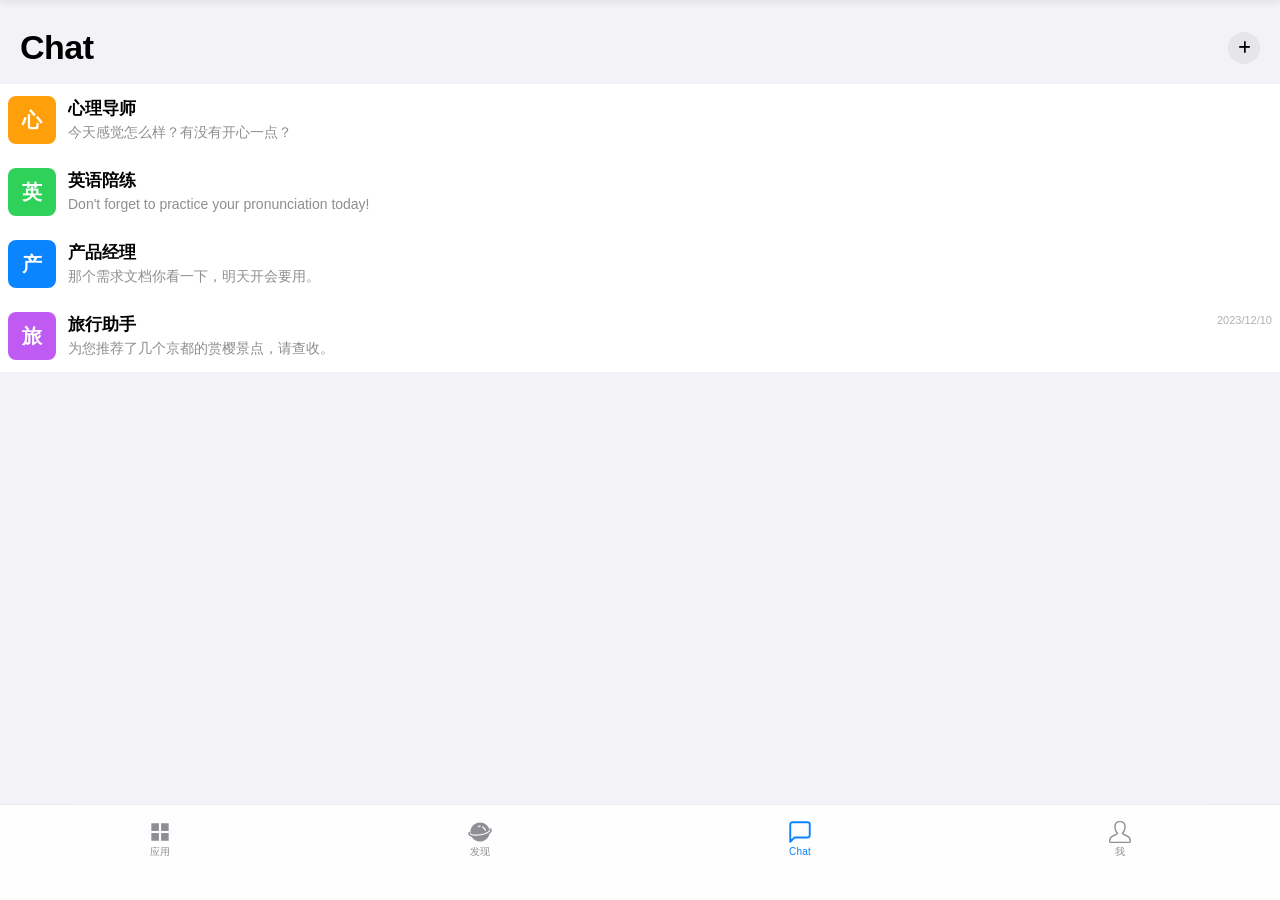
==== index.html @ 6bc9f740 "Refactor month data calculation and UI updates" ====
<!DOCTYPE html>
<html lang="zh-CN">
<head>
    <meta charset="UTF-8">
    <meta name="viewport" content="width=device-width, initial-scale=1.0, maximum-scale=1.0, user-scalable=no">
    
    <title>Linkgo</title>
    <link rel="manifest" href="https://lingshing.github.io/Linkgostart/manifest.json">
    <meta name="apple-mobile-web-app-capable" content="yes">
    <meta name="apple-mobile-web-app-status-bar-style" content="default">
    <meta name="apple-mobile-web-app-title" content="Linkgo">
    <link rel="apple-touch-icon" href="https://raw.githubusercontent.com/Lingshing/Linkgostart/refs/heads/main/linkgo-icon.jpg">
    <link rel="stylesheet" href="https://cdnjs.cloudflare.com/ajax/libs/font-awesome/6.4.2/css/all.min.css">
    
    <style>
        /* --- 全局重置 --- */
        * { box-sizing: border-box; -webkit-tap-highlight-color: transparent; }

        :root {
            --bg-color: #f2f2f7;
            --card-bg: #ffffff;
            --text-main: #000000;
            --text-sub: #8e8e93;
            --accent: #0A84FF;
            --accent-light: rgba(10, 132, 255, 0.12);
            --border: rgba(0,0,0,0.08);
            --nav-bg: rgba(255,255,255,0.85);
            --nav-blur-bg: rgba(255,255,255,0.92);
            --tab-bar-bg: rgba(255,255,255,0.92);
            --input-bg: #ffffff;
            --hover-bg: #f2f2f7;
            --icon-color: #000000;
            --divider: rgba(0,0,0,0.1);
            --safe-bottom: env(safe-area-inset-bottom);
        }

        body {
            margin: 0; padding: 0;
            background-color: var(--bg-color);
            font-family: -apple-system, BlinkMacSystemFont, "SF Pro Display", "SF Pro Text", "Helvetica Neue", sans-serif;
            color: var(--text-main);
            height: 100vh; overflow: hidden;
        }

        /* --- 底部导航栏 --- */
        .bottom-tab-bar {
            position: fixed; bottom: 0; width: 100%; 
            height: 96px;
            background: var(--tab-bar-bg);
            backdrop-filter: blur(30px);
            -webkit-backdrop-filter: blur(30px);
            border-top: 0.5px solid var(--border);
            display: flex; justify-content: space-around;
            padding-bottom: calc(30px + var(--safe-bottom)); 
            align-items: center; 
            z-index: 100;
        }
        .tab-btn {
            border: none; background: none;
            display: flex; flex-direction: column; align-items: center; justify-content: center;
            cursor: pointer; width: 60px; color: var(--text-sub);
            transition: color 0.3s ease;
        }
        
        .tab-icon-svg { width: 26px; height: 26px; margin-bottom: 2px; fill: currentColor; transition: fill 0.3s ease; }
        .tab-icon-stroke { width: 26px; height: 26px; margin-bottom: 2px; fill: none; stroke: currentColor; stroke-width: 1.8; stroke-linecap: round; stroke-linejoin: round; transition: stroke 0.3s ease; }
        .icon-me-fix { transform: scale(0.85); }

        .tab-btn span { font-size: 10px; font-weight: 500; letter-spacing: 0.2px; line-height: 1; }
        .tab-btn.active { color: var(--accent); }

        /* --- 基础页面 --- */
        .tab-page { opacity: 0; display: none; height: 100%; overflow-y: auto; padding-bottom: 110px; animation: pureFadeIn 0.3s forwards; }
        @keyframes pureFadeIn { from { opacity: 0; } to { opacity: 1; } }
        .tab-page.active { display: block; }

        /* --- 子页面/全屏层 (核心动画逻辑) --- */
        .sub-page-scene {
            position: fixed; top: 0; left: 0; width: 100%; height: 100%;
            background: var(--bg-color); z-index: 2000;
            display: flex; flex-direction: column;
            /* 默认移到屏幕右侧 */
            transform: translateX(100%); 
            /* 默认不响应点击，避免遮挡 */
            pointer-events: none; 
            transition: transform 0.4s cubic-bezier(0.25, 1, 0.5, 1);
            will-change: transform;
        }
        /* 显示状态 */
        .sub-page-scene.show { 
            transform: translateX(0); 
            pointer-events: auto; /* 允许点击 */
        }
        /* 手指滑动时禁用过渡，保证跟手 */
        .sub-page-scene.swiping { transition: none; }

        /* --- UI 组件 --- */
        .large-header { padding: 20px 20px 10px; background: transparent; display: flex; justify-content: space-between; align-items: flex-end; height: 44px; box-sizing: content-box; }
        .large-title { font-size: 34px; font-weight: 800; letter-spacing: -0.5px; color: var(--text-main); margin: 0; line-height: 1; }

        .status-badge-hero { display: inline-flex; align-items: center; justify-content: center; height: 40px; padding: 0 20px; background: var(--accent-light); border-radius: 100px; color: var(--accent); font-size: 17px; font-weight: 700; letter-spacing: -0.3px; }
        .status-dot-hero { width: 10px; height: 10px; background: var(--accent); border-radius: 50%; margin-right: 10px; box-shadow: 0 0 0 rgba(10, 132, 255, 0.4); animation: pulse 2s infinite; }
        @keyframes pulse { 0% { box-shadow: 0 0 0 0 rgba(10, 132, 255, 0.4); } 70% { box-shadow: 0 0 0 8px rgba(10, 132, 255, 0); } 100% { box-shadow: 0 0 0 0 rgba(10, 132, 255, 0); } }

        /* 🎯 修复 1：改为全局绝对顶层定位，随着下拉从屏幕外侧滑入 */
        .pull-refresh-indicator {
            position: fixed; 
            top: 0; 
            left: 50%;
            width: 40px;
            height: 40px;
            display: flex;
            align-items: center;
            justify-content: center;
            opacity: 0;
            z-index: 90; /* 绝对置于最顶层，不会被任何内容遮挡 */
            pointer-events: none;
            transform: translate(-50%, -40px); /* 初始隐藏在屏幕上方外侧 */
            will-change: transform, opacity;
        }
        
        .pull-refresh-indicator.show {
            opacity: 1;
        }
        
        .pull-refresh-spinner {
            width: 28px;
            height: 28px;
            /* 使用 8根粗线、线条更短的 SVG 作为背景 */
            background-image: url("data:image/svg+xml;charset=utf-8,%3Csvg viewBox='0 0 120 120' xmlns='http://www.w3.org/2000/svg'%3E%3Cg transform='translate(60, 60)'%3E%3Cg stroke='%238e8e93' stroke-width='14' stroke-linecap='round'%3E%3Cline y1='-32' y2='-50' opacity='1'/%3E%3Cline y1='-32' y2='-50' transform='rotate(45)' opacity='0.875'/%3E%3Cline y1='-32' y2='-50' transform='rotate(90)' opacity='0.75'/%3E%3Cline y1='-32' y2='-50' transform='rotate(135)' opacity='0.625'/%3E%3Cline y1='-32' y2='-50' transform='rotate(180)' opacity='0.5'/%3E%3Cline y1='-32' y2='-50' transform='rotate(225)' opacity='0.375'/%3E%3Cline y1='-32' y2='-50' transform='rotate(270)' opacity='0.25'/%3E%3Cline y1='-32' y2='-50' transform='rotate(315)' opacity='0.125'/%3E%3C/g%3E%3C/g%3E%3C/svg%3E");
            background-size: cover;
            /* 配合 8 根线，必须使用 steps(8) 达到完美的单格跳动质感，速度稍微调快一点到 0.8s */
            animation: ios-spin 0.8s steps(8, end) infinite;
        }
        
        @keyframes ios-spin {
            to { transform: rotate(360deg); }
        }
        
        /* 发现页胶囊 (226px + 8px padding) */
        .seg-control-container { background: rgba(118, 118, 128, 0.08); padding: 4px 8px; border-radius: 100px; display: flex; position: relative; height: 40px; width: 226px; margin: 0 auto; box-sizing: border-box; }
        .seg-glider { position: absolute; top: 4px; bottom: 4px; left: 8px; width: calc((100% - 16px) / 3); background: #fff; border-radius: 100px; border: 0.5px solid rgba(0,0,0,0.04); transition: transform 0.3s cubic-bezier(0.25, 1, 0.5, 1); z-index: 1; }
        .seg-item { flex: 1; width: 0; display: flex; align-items: center; justify-content: center; font-size: 13px; font-weight: 500; color: #666; z-index: 2; position: relative; cursor: pointer; transition: color 0.2s; }
        .seg-item.active { font-weight: 600; color: #000; } 

        .explore-content-wrapper { position: relative; width: 100%; height: calc(100% - 60px); margin-top: 20px; }
        .explore-section { position: absolute; top: 0; left: 0; width: 100%; height: 100%; display: flex; flex-direction: column; justify-content: center; align-items: center; padding-bottom: 100px; box-sizing: border-box; opacity: 0; pointer-events: none; transition: opacity 0.3s ease; }
        .explore-section.active { opacity: 1; pointer-events: auto; }

        .nav-header { position: sticky; top: 0; z-index: 50; background: var(--nav-bg); backdrop-filter: blur(20px); height: 44px; display: flex; align-items: center; justify-content: space-between; padding: 0 16px; border-bottom: 0.5px solid var(--border); }
        .clean-nav { background: transparent !important; backdrop-filter: none !important; border-bottom: none !important; }
        .nav-title { font-size: 17px; font-weight: 600; color: var(--text-main); }
        .ios-list { background: var(--card-bg); margin: 20px; border-radius: 12px; overflow: hidden; }
        .ios-item { padding: 18px; display: flex; justify-content: space-between; align-items: center; border-bottom: 0.5px solid var(--border); transition: background 0.2s; cursor: pointer; }
        .ios-item:active { background: var(--hover-bg); }
        .ios-item:last-child { border-bottom: none; }
        .ios-label { font-size: 16px; color: var(--text-main); }
        .clean-input { text-align: right; border: none; outline: none; font-size: 16px; color: var(--accent); width: 100%; background: transparent; }
        .clickable:active { opacity: 0.6; }
        .app-grid { display: grid; grid-template-columns: repeat(4, 1fr); gap: 20px; padding: 20px; }
        .app-icon-box { width: 56px; height: 56px; margin: 0 auto 10px; border-radius: 16px; display: flex; align-items: center; justify-content: center; font-size: 24px; color: white; box-shadow: 0 4px 12px rgba(0,0,0,0.08); }
        .app-label { text-align: center; font-size: 12px; font-weight: 500; }

        /* --- 聊天列表容器 --- */
        #chat-list-container {
            padding-top: 10px;
            padding-bottom: 120px; /* 给底部导航栏留出足够空间 */
        }

        /* 聊天项滑动容器 */
        .chat-item-wrapper {
            position: relative;
            overflow: hidden;
            background: var(--hover-bg);
            margin-bottom: 0;
        }

        /* 聊天项操作按钮层(背景层) */
        .chat-item-actions {
            position: absolute;
            right: 0;
            top: 0;
            height: 100%;
            display: flex;
            align-items: center;
        }

        .chat-action-btn {
            width: 70px;
            height: 100%;
            display: flex;
            align-items: center;
            justify-content: center;
            color: #fff;
            font-size: 14px;
            font-weight: 600;
            cursor: pointer;
            transition: opacity 0.2s;
        }
        .chat-action-btn:active { opacity: 0.7; }
        .chat-action-edit { background: #5E6367; }
        .chat-action-delete { background: #E85D4A; }

        /* 聊天项卡片（可滑动层） */
        .chat-item {
            display: flex;
            align-items: center;
            background: var(--card-bg);
            padding: 12px 8px;
            position: relative;
            transition: transform 0.35s cubic-bezier(0.25, 1.2, 0.5, 1), background-color 0.2s;
            cursor: pointer;
            touch-action: pan-y;
        }

        .chat-item.swiping {
            transition: none;
        }

        /* 按下效果 */
        .chat-item:active {
            background-color: var(--hover-bg);
        }

        /* 底部分割线 (仿iOS/微信：左侧留白，右侧通栏) */
        .chat-item::after {
            content: '';
            position: absolute;
            bottom: 0;
            left: 76px; /* 头像宽(48) + 间距(12) + 左padding(16) */
            right: 0;
            height: 0.5px;
            background-color: var(--divider);
        }
        /* 最后一项去掉分割线 */
        .chat-item-wrapper:last-child .chat-item::after {
            display: none;
        }

        /* 头像 */
        .chat-item-avatar {
            width: 48px;
            height: 48px;
            border-radius: 8px;
            background: #999; /* 灰底 */
            flex-shrink: 0;
            margin-right: 12px;
            display: flex;
            align-items: center;
            justify-content: center;
            font-size: 20px;
            color: #fff; /* 白字 */
            font-weight: 600;
            overflow: hidden;
        }
        .chat-item-avatar img {
            width: 100%;
            height: 100%;
            object-fit: cover;
        }

        /* 中间内容区 */
        .chat-item-content {
            flex: 1;
            overflow: hidden; /* 防止文字溢出 */
            display: flex;
            flex-direction: column;
            justify-content: center;
            min-height: 48px;
        }

        /* 昵称 */
        .chat-item-name {
            font-size: 17px;
            font-weight: 600;
            color: var(--text-main);
            margin-bottom: 4px;
            line-height: 1.2;
        }

        /* 消息预览 */
        .chat-item-preview {
            font-size: 14px;
            color: var(--text-sub);
            white-space: nowrap;
            overflow: hidden;
            text-overflow: ellipsis; /* 超出显示省略号 */
            line-height: 1.2;
        }

        /* 右侧信息区 (时间和红点) */
        .chat-item-meta {
            margin-left: 10px;
            display: flex;
            flex-direction: column;
            align-items: flex-end;
            justify-content: flex-start;
            height: 48px;
            padding-top: 2px;
        }

        /* 时间 */
        .chat-item-time {
            font-size: 11px;
            color: #b0b0b5;
            font-weight: 500;
        }

        /* --- 模态弹窗样式 --- */
        .modal-overlay {
            position: fixed;
            top: 0;
            left: 0;
            width: 100%;
            height: calc(100% - 96px); /* 减去底部导航栏高度 */
            background: transparent;
            backdrop-filter: blur(0px);
            -webkit-backdrop-filter: blur(0px);
            z-index: 3000;
            display: flex;
            align-items: center;
            justify-content: center;
            opacity: 0;
            pointer-events: none;
            transition: opacity 0.3s ease, backdrop-filter 0.3s ease, -webkit-backdrop-filter 0.3s ease;
        }

        .modal-overlay.show {
            opacity: 1;
            pointer-events: auto;
            backdrop-filter: blur(5px);
            -webkit-backdrop-filter: blur(5px);
            background: rgba(255, 255, 255, 0.05);
        }

        .modal-content {
            background: var(--card-bg);
            border-radius: 16px;
            width: 90%;
            max-width: 400px;
            padding: 24px;
            box-shadow: 0 10px 40px rgba(0, 0, 0, 0.3);
            border: 0.5px solid var(--border); /* 新增：利用自带边界颜色勾勒轮廓 */
            transform: scale(0.7);
            transition: transform 0.3s cubic-bezier(0.25, 1, 0.5, 1);
        }

        .modal-overlay.show .modal-content {
            transform: scale(1);
        }

        .modal-header {
            font-size: 20px;
            font-weight: 700;
            color: var(--text-main);
            margin-bottom: 20px;
            text-align: center;
        }

        .modal-form-group {
            margin-bottom: 16px;
        }

        .modal-label {
            display: block;
            font-size: 14px;
            font-weight: 600;
            color: var(--text-main);
            margin-bottom: 8px;
        }

        .modal-input {
            width: 100%;
            padding: 12px;
            border: 1px solid var(--border);
            border-radius: 8px;
            font-size: 15px;
            outline: none;
            background: var(--input-bg);
            color: var(--text-main);
            transition: border-color 0.2s;
            box-sizing: border-box;
        }

        .modal-input:focus {
            border-color: var(--accent);
        }

        .modal-textarea {
            width: 100%;
            padding: 12px;
            border: 1px solid var(--border);
            border-radius: 8px;
            font-size: 15px;
            outline: none;
            resize: vertical;
            min-height: 100px;
            font-family: inherit;
            background: var(--input-bg);
            color: var(--text-main);
            transition: border-color 0.2s;
            box-sizing: border-box;
        }

        .modal-textarea:focus {
            border-color: var(--accent);
        }

        .modal-buttons {
            display: flex;
            gap: 12px;
            margin-top: 24px;
        }

        .modal-btn {
            flex: 1;
            padding: 12px;
            border: none;
            border-radius: 8px;
            font-size: 16px;
            font-weight: 600;
            cursor: pointer;
            transition: opacity 0.2s;
        }

        .modal-btn:active {
            opacity: 0.7;
        }

        .modal-btn-cancel {
            background: var(--hover-bg);
            color: var(--text-main);
        }

        .modal-btn-confirm {
            background: var(--icon-color);
            color: var(--card-bg);
        }

        /* --- API配置界面样式 --- */
        .api-config-section {
            margin: 20px;
        }
        
        .api-section-title {
            font-size: 13px;
            font-weight: 600;
            color: var(--text-sub);
            text-transform: uppercase;
            letter-spacing: 0.5px;
            margin: 20px 20px 8px 20px;
        }
        
        .api-input-group {
            background: var(--card-bg);
            border-radius: 12px;
            overflow: hidden;
        }
        
        .api-input-item {
            display: flex;
            align-items: center;
            padding: 12px 16px;
            border-bottom: 0.5px solid var(--border);
            min-height: 44px;
        }
        
        .api-input-item:last-child {
            border-bottom: none;
        }
        
        .api-input-label {
            font-size: 16px;
            color: var(--text-main);
            width: 90px;
            flex-shrink: 0;
        }
        
        .api-input-field {
            flex: 1;
            border: none;
            outline: none;
            background: transparent;
            font-size: 16px;
            color: var(--accent);
            text-align: right;
            cursor: pointer;
        }
        
        .api-input-field::placeholder {
            color: var(--text-sub);
        }
        
        .api-input-field:read-only {
            cursor: pointer;
        }

        /* --- 配置管理弹窗样式 --- */
        .config-modal-overlay {
            position: fixed;
            top: 0;
            left: 0;
            width: 100%;
            height: 100%;
            background: transparent;
            backdrop-filter: blur(0px);
            -webkit-backdrop-filter: blur(0px);
            z-index: 4000;
            display: flex;
            align-items: center;
            justify-content: center;
            opacity: 0;
            pointer-events: none;
            transition: opacity 0.3s ease, backdrop-filter 0.3s ease;
        }
        
        .config-modal-overlay.show {
            opacity: 1;
            pointer-events: auto;
            backdrop-filter: blur(3px);
            -webkit-backdrop-filter: blur(3px);
            background: rgba(0, 0, 0, 0.3);
        }
        
        .config-modal-content {
            background: var(--card-bg); /* 修改：从纯黑(bg)改为深色卡片(card)，产生色阶差 */
            border-radius: 16px;
            width: 85%;
            max-width: 360px;
            max-height: 75vh;
            box-shadow: 0 10px 40px rgba(0, 0, 0, 0.5);
            border: 0.5px solid var(--border); /* 新增：边界线 */
            transform: scale(0.8);
            opacity: 0;
            transition: transform 0.3s cubic-bezier(0.25, 1, 0.5, 1), opacity 0.3s ease;
            display: flex;
            flex-direction: column;
        }
        
        .config-modal-overlay.show .config-modal-content {
            transform: scale(1);
            opacity: 1;
        }
        
        .config-modal-header {
            padding: 20px 20px 16px 20px;
            /* 移除底边框，让头部和下方的搜索框自然融合 */
        }
        
        .config-modal-title {
            font-size: 20px;
            font-weight: 700;
            color: var(--text-main);
            text-align: center;
            margin: 0;
        }
        
        .config-modal-body {
            flex: 1;
            overflow-y: auto;
            padding: 0;
        }
        
        .config-list-item {
            padding: 16px 20px;
            border-bottom: 0.5px solid var(--border);
            cursor: pointer;
            transition: background 0.2s;
            display: flex;
            justify-content: space-between;
            align-items: center;
        }
        
        .config-list-item:last-child {
            border-bottom: none;
        }
        
        .config-item-info {
            flex: 1;
        }
        
        .config-item-name {
            font-size: 16px;
            font-weight: 600;
            color: var(--text-main);
            margin-bottom: 4px;
        }
        
        .config-item-model {
            font-size: 13px;
            color: var(--text-sub);
        }
        
        .config-item-check {
            width: 24px;
            height: 24px;
            border-radius: 50%;
            background: var(--accent);
            color: white;
            display: flex;
            align-items: center;
            justify-content: center;
            font-size: 14px;
            margin-left: 12px;
            transform: scale(0);
            animation: checkPop 0.4s cubic-bezier(0.25, 1, 0.5, 1) forwards;
        }
        
        @keyframes checkPop {
            0% { transform: scale(0); }
            50% { transform: scale(1.15); }
            100% { transform: scale(1); }
        }
        
        .config-modal-footer {
            padding: 16px 20px;
            border-top: 0.5px solid var(--border);
        }
        
        /* 配置项滑动容器 */
        .config-item-wrapper {
            position: relative;
            overflow: hidden;
            background: var(--hover-bg);
            margin-bottom: 0;
        }
        
        /* 操作按钮层(背景层) */
        .config-item-actions {
            position: absolute;
            right: 0;
            top: 0;
            height: 100%;
            display: flex;
            align-items: center;
        }
        
        .config-action-btn {
            width: 70px;
            height: 100%;
            display: flex;
            align-items: center;
            justify-content: center;
            color: #fff;
            font-size: 14px;
            font-weight: 600;
            cursor: pointer;
            transition: opacity 0.2s;
        }
        .config-action-btn:active { opacity: 0.7; }
        .config-action-edit { background: #5E6367; }
        .config-action-delete { background: #E85D4A; }
        
        /* 配置项内容层(前景层，可滑动) */
        .config-list-item-swipeable {
            position: relative;
            background: var(--card-bg);
            transition: transform 0.3s cubic-bezier(0.25, 1, 0.5, 1);
            touch-action: pan-y;
        }
        
        .config-list-item-swipeable.swiping {
            transition: none;
        }
        
        .config-new-btn {
            width: 100%;
            padding: 14px;
            background: #333333;
            color: white;
            border: none;
            border-radius: 10px;
            font-size: 16px;
            font-weight: 600;
            cursor: pointer;
            transition: opacity 0.2s;
        }
        
        .config-new-btn:active {
            opacity: 0.7;
        }

        /* --- 新建配置表单样式 --- */
        .config-form-group {
            padding: 16px 20px;
        }
        
        .config-form-label {
            display: block;
            font-size: 14px;
            font-weight: 600;
            color: var(--text-main);
            margin-bottom: 8px;
        }
        
        .config-form-input {
            width: 100%;
            padding: 12px;
            border: none; /* 去除硬线条边框 */
            border-radius: 10px;
            font-size: 15px;
            outline: none;
            background: var(--hover-bg); /* 从割裂的背景色统一为柔和的悬浮底色 */
            color: var(--text-main);
            box-sizing: border-box;
            transition: all 0.2s ease;
        }
        
        .config-form-input:focus {
            box-shadow: 0 0 0 2px var(--accent-light); /* 聚焦时改为柔和的外发光 */
        }
        
        .config-form-buttons {
            display: flex;
            gap: 12px;
            padding: 16px 20px;
        }
        
        .config-form-btn {
            flex: 1;
            padding: 14px;
            border: none;
            border-radius: 10px;
            font-size: 16px;
            font-weight: 600;
            cursor: pointer;
            transition: opacity 0.2s;
        }
        
        .config-form-btn:active {
            opacity: 0.7;
        }
        
        .config-form-btn-cancel {
            background: var(--hover-bg);
            color: var(--text-main);
        }
        
        .config-form-btn-save {
            background: var(--icon-color);
            color: var(--card-bg);
        }
        
        /* --- 聊天界面样式 --- */
        .chat-nav-header {
            position: sticky;
            top: 0;
            z-index: 50;
            background: var(--bg-color);
            height: 50px;
            display: flex;
            align-items: center;
            justify-content: space-between;
            padding: 0 16px;
        }
        
        /* 聊天消息容器 */
        #chat-messages-container {
            flex: 1;
            overflow-y: auto;
            background: var(--bg-color);
            padding: 10px;
            display: flex;
            flex-direction: column;
            gap: 16px;
        }
        
        /* 消息气泡 */
        .chat-message {
            display: flex;
            gap: 6px;
            max-width: 85%;
            align-items: flex-start;
        }
        
        
        .chat-message.user {
            align-self: flex-end;
            flex-direction: row-reverse;
        }
        
        .chat-message.ai {
            align-self: flex-start;
        }
        
        /* 头像 */
        .chat-avatar {
            width: 40px;
            height: 40px;
            border-radius: 5px;
            flex-shrink: 0;
            overflow: hidden;
            background: var(--hover-bg);
            display: flex;
            align-items: center;
            justify-content: center;
        }
        
        /* AI消息头像靠左 */
        .chat-message.ai .chat-avatar {
            margin-right: 2px;
        }
        
        /* 用户消息头像靠右 */
        .chat-message.user .chat-avatar {
            margin-left: 2px;
        }
        
        .chat-avatar img {
            width: 100%;
            height: 100%;
            object-fit: cover;
        }
        
        .chat-avatar i {
            font-size: 20px;
            color: var(--text-sub);
        }
        
        /* 气泡内容 */
        .chat-bubble {
            padding: 8px 12px;
            border-radius: 4px;
            font-size: 17px;
            line-height: 1.4;
            position: relative;
            display: inline-block;
            cursor: text;

            /* --- 修复：强制换行，防止报错撑爆屏幕 --- */
            word-wrap: break-word;
            word-break: break-all;  /* 这一句最关键 */
            white-space: pre-wrap;  /* 保留换行格式 */
            max-width: 100%;        /* 限制最大宽度 */
        }
        
        
        .chat-message.user .chat-bubble {
            /* 使用变量，如果变量未定义则默认显示浅色微信绿 */
            background: var(--user-bubble-bg, #95ec69); 
            color: #000000;
        }
        
        .chat-message.ai .chat-bubble {
            background: var(--card-bg);
            color: var(--text-main);
            box-shadow: 0 1px 2px rgba(0,0,0,0.05);
        }
        
        /* 底部输入栏 */
        #chat-input-bar {
            background: var(--card-bg);
            border-top: 0.5px solid var(--border);
            display: flex;
            flex-direction: column;
            padding-bottom: calc(var(--safe-bottom) + 15px);
        }
        
        /* 主输入栏 */
        #chat-main-bar {
            display: flex;
            align-items: flex-start;
            padding: 8px 16px;
            gap: 10px;
            min-height: 56px;
        }
        
        /* 加号按钮 */
        .chat-plus-btn {
            width: 24px;
            height: 24px;
            display: flex;
            align-items: center;
            justify-content: center;
            cursor: pointer;
            flex-shrink: 0;
            transition: all 0.2s;
            margin-top: 6px;
        }
        
        .chat-plus-btn:active {
            opacity: 0.6;
            transform: scale(0.95);
        }
        
        .chat-plus-btn svg {
            width: 100%;
            height: 100%;
            fill: var(--text-main);
        }
        
        /* 输入框 */
        .chat-input-field {
            flex: 1;
            border: none;
            outline: none;
            background: var(--hover-bg);
            padding: 9px 14px;
            border-radius: 8px;
            font-size: 17px;
            color: var(--text-main);
            caret-color: #07C160;
            resize: none;
            max-height: 100px;
            min-height: 40px;
            line-height: 1.4;
            overflow-y: auto;
        }
        
        .chat-input-field::placeholder {
            color: transparent;
        }
        
        /* 扩展功能面板 */
        #chat-extensions-panel {
            max-height: 0;
            overflow: hidden;
            transition: max-height 0.3s cubic-bezier(0.25, 1, 0.5, 1);
            background: var(--bg-color);
        }
        
        #chat-extensions-panel.show {
            max-height: 300px;
        }
        
        /* 扩展功能网格 */
        .chat-ext-grid {
            display: grid;
            grid-template-columns: repeat(4, 1fr);
            gap: 20px;
            padding: 20px 16px;
        }
        
        /* 扩展功能项 */
        .chat-ext-item {
            display: flex;
            flex-direction: column;
            align-items: center;
            gap: 8px;
            cursor: pointer;
        }
        
        .chat-ext-item:active {
            opacity: 0.6;
        }
        
        /* 扩展功能图标 */
        .chat-ext-icon {
            width: 56px;
            height: 56px;
            border-radius: 12px;
            display: flex;
            align-items: center;
            justify-content: center;
            box-shadow: 0 2px 8px rgba(0,0,0,0.1);
            background: #d1d1d6 !important;
        }
        
        .chat-ext-icon i {
            font-size: 24px;
            color: #8e8e93 !important;
        }
        
        /* 扩展功能标签 */
        .chat-ext-label {
            font-size: 12px;
            color: var(--text-main);
            font-weight: 500;
            text-align: center;
        }
        
        /* --- 参数配置：圆点指示器样式 --- */
        .api-param-indicator {
            width: 24px;
            height: 24px;
            border-radius: 50%;
            border: 2px solid #d1d1d6;
            background: transparent;
            position: relative;
            cursor: pointer;
            transition: all 0.3s cubic-bezier(0.25, 1, 0.5, 1);
            display: flex;
            align-items: center;
            justify-content: center;
        }
        
        .api-param-indicator:active {
            transform: scale(0.9);
        }
        
        .api-param-indicator::after {
            content: '';
            width: 0;
            height: 0;
            border-radius: 50%;
            background: var(--accent);
            transition: all 0.3s cubic-bezier(0.25, 1, 0.5, 1);
        }
        
        .api-param-indicator.active {
            border-color: var(--accent);
        }
        
        .api-param-indicator.active::after {
            width: 12px;
            height: 12px;
        }
        
        /* --- 参数配置：滑块样式 --- */
        .api-slider-track {
            width: 100%;
            height: 4px;
            background: #e5e5ea;
            border-radius: 2px;
            position: relative;
            cursor: pointer;
        }
        
        .api-slider-thumb {
            width: 24px;
            height: 24px;
            background: white;
            border: 2px solid #e5e5ea;
            border-radius: 50%;
            position: absolute;
            top: 50%;
            transform: translate(-50%, -50%);
            cursor: grab;
            box-shadow: 0 2px 6px rgba(0,0,0,0.15);
            transition: box-shadow 0.2s;
        }
        
        .api-slider-thumb:active {
            cursor: grabbing;
            box-shadow: 0 3px 10px rgba(0,0,0,0.25);
        }
        
        /* --- 重新生成功能样式 --- */
        /* 顶部输入状态（微信风格） */
        .typing-status {
            position: fixed;
            top: 0;
            left: 0;
            right: 0;
            background: white;
            color: #8e8e93;
            padding: 12px 20px;
            text-align: center;
            font-size: 13px;
            box-shadow: 0 2px 8px rgba(0,0,0,0.08);
            transform: translateY(-100%);
            transition: transform 0.3s ease;
            z-index: 1000;
        }

        .typing-status.show {
            transform: translateY(0);
        }

        .typing-status .dots {
            display: inline-block;
            margin-left: 2px;
        }

        .typing-status .dots span {
            animation: typingDot 1.4s infinite;
            opacity: 0;
        }

        .typing-status .dots span:nth-child(1) {
            animation-delay: 0s;
        }

        .typing-status .dots span:nth-child(2) {
            animation-delay: 0.2s;
        }

        .typing-status .dots span:nth-child(3) {
            animation-delay: 0.4s;
        }

        @keyframes typingDot {
            0%, 60%, 100% { opacity: 0; }
            30% { opacity: 1; }
        }
        
        /* --- 聊天详情页面样式 --- */
        .chat-detail-panel {
            position: fixed;
            top: 0;
            right: 0;
            width: 100%;
            height: 100vh;
            background: var(--bg-color);
            z-index: 3000;
            display: flex;
            flex-direction: column;
            transform: translateX(100%);
            transition: transform 0.35s cubic-bezier(0.25, 1, 0.5, 1);
            pointer-events: none;
        }

        .chat-detail-panel.show {
            transform: translateX(0);
            pointer-events: auto;
        }

        .detail-header {
            padding: 12px 16px;
            background: var(--bg-color);
            display: flex;
            align-items: center;
            justify-content: center;
            height: 50px;
            flex-shrink: 0;
            position: relative;
        }

        .detail-back-btn {
            position: absolute;
            left: 16px;
            font-size: 20px;
            color: var(--text-main);
            cursor: pointer;
            padding: 4px;
            line-height: 1;
            transition: opacity 0.2s;
            display: flex;
            align-items: center;
            gap: 4px;
        }

        .detail-back-btn:active {
            opacity: 0.6;
        }

        .detail-header-title {
            font-size: 16px;
            font-weight: 600;
            color: var(--text-main);
        }

        .detail-content {
            flex: 1;
            overflow-y: auto;
            padding: 16px;
        }

        .detail-card {
            background: var(--card-bg);
            border-radius: 12px;
            margin-bottom: 12px;
            overflow: hidden;
        }

        .detail-card-item {
            padding: 16px;
            display: flex;
            align-items: center;
            justify-content: space-between;
            border-bottom: 0.5px solid var(--border);
            cursor: pointer;
            transition: background 0.2s;
        }

        .detail-card-item:last-child {
            border-bottom: none;
        }

        .detail-card-item:active {
            background: var(--hover-bg);
        }

        .detail-card-left {
            display: flex;
            align-items: center;
            gap: 12px;
            flex: 1;
        }

        .detail-card-icon {
            width: 36px;
            height: 36px;
            background: var(--text-main);
            border-radius: 8px;
            display: flex;
            align-items: center;
            justify-content: center;
            color: var(--card-bg);
            font-size: 16px;
            flex-shrink: 0;
        }

        .detail-card-info {
            flex: 1;
            min-width: 0;
        }

        .detail-card-title {
            font-size: 15px;
            font-weight: 500;
            color: var(--text-main);
            margin-bottom: 4px;
        }

        .detail-card-desc {
            font-size: 13px;
            color: var(--text-sub);
            overflow: hidden;
            text-overflow: ellipsis;
            white-space: nowrap;
        }

        .detail-card-arrow {
            color: var(--text-sub);
            font-size: 14px;
            margin-left: 8px;
            flex-shrink: 0;
        }

        .clear-memory-section {
            margin-top: 20px;
        }

        .section-title {
            font-size: 13px;
            color: var(--text-sub);
            padding: 0 16px;
            margin-bottom: 8px;
            font-weight: 500;
        }

        .clear-btn-group {
            background: var(--card-bg);
            border-radius: 12px;
            overflow: hidden;
        }

        .clear-btn {
            padding: 16px;
            display: flex;
            align-items: center;
            justify-content: space-between;
            border-bottom: 0.5px solid var(--border);
            cursor: pointer;
            transition: background 0.2s;
        }

        .clear-btn:last-child {
            border-bottom: none;
        }

        .clear-btn:active {
            background: var(--hover-bg);
        }

        .clear-btn-left {
            display: flex;
            align-items: center;
            gap: 12px;
        }

        .clear-btn-icon {
            width: 36px;
            height: 36px;
            background: var(--hover-bg);
            border-radius: 8px;
            display: flex;
            align-items: center;
            justify-content: center;
            font-size: 16px;
            color: var(--text-main);
        }

        .clear-btn-text {
            font-size: 15px;
            color: var(--text-main);
            font-weight: 500;
        }

        .clear-btn-badge {
            background: var(--hover-bg);
            color: var(--text-sub);
            padding: 4px 10px;
            border-radius: 12px;
            font-size: 12px;
            font-weight: 500;
        }

        /* Prompt编辑弹窗 */
        .prompt-modal-overlay {
            position: fixed;
            top: 0;
            left: 0;
            width: 100%;
            height: 100vh;
            background: rgba(0, 0, 0, 0);
            backdrop-filter: blur(0px);
            -webkit-backdrop-filter: blur(0px);
            z-index: 4000;
            display: flex;
            align-items: center;
            justify-content: center;
            padding: 20px;
            opacity: 0;
            pointer-events: none;
            transition: all 0.3s cubic-bezier(0.25, 1, 0.5, 1);
        }

        .prompt-modal-overlay.show {
            opacity: 1;
            pointer-events: auto;
            background: rgba(0, 0, 0, 0.3);
            backdrop-filter: blur(2px);
            -webkit-backdrop-filter: blur(2px);
        }
        
        .prompt-modal {
            width: 100%;
            max-width: 500px;
            height: auto;
            max-height: 70vh;
            background: var(--card-bg);
            border-radius: 16px;
            display: flex;
            flex-direction: column;
            overflow: hidden;
            transform: scale(0.95) translateY(10px);
            opacity: 0;
            transition: transform 0.3s cubic-bezier(0.25, 1, 0.5, 1), opacity 0.3s cubic-bezier(0.25, 1, 0.5, 1);
            box-shadow: 0 20px 60px rgba(0, 0, 0, 0.3);
            border: 0.5px solid var(--border); /* 新增：边界线 */
        }

        .prompt-modal-overlay.show .prompt-modal {
            transform: scale(1) translateY(0);
            opacity: 1;
        }

        .prompt-modal-header {
            padding: 20px 20px 16px 20px;
            background: var(--card-bg);
            display: flex;
            align-items: center;
            justify-content: space-between;
            flex-shrink: 0;
            border-bottom: 0.5px solid var(--border);
        }

        .prompt-modal-title {
            font-size: 18px;
            font-weight: 700;
            color: var(--text-main);
            letter-spacing: -0.3px;
        }

        .prompt-modal-actions {
            display: flex;
            gap: 8px;
        }

        .prompt-copy-btn {
            background: var(--text-main);
            color: var(--card-bg);
            border: none;
            padding: 8px 18px;
            border-radius: 20px;
            font-size: 14px;
            font-weight: 600;
            cursor: pointer;
            transition: all 0.2s cubic-bezier(0.25, 1, 0.5, 1);
            display: flex;
            align-items: center;
            gap: 6px;
            box-shadow: 0 2px 8px rgba(0, 0, 0, 0.15);
        }

        .prompt-copy-btn:hover {
            transform: translateY(-1px);
            box-shadow: 0 4px 12px rgba(0, 0, 0, 0.2);
        }

        .prompt-copy-btn:active {
            transform: translateY(0);
            box-shadow: 0 1px 4px rgba(0, 0, 0, 0.1);
        }

        .prompt-close-btn {
            background: var(--hover-bg);
            color: var(--text-main);
            border: none;
            padding: 8px 18px;
            border-radius: 20px;
            font-size: 14px;
            font-weight: 600;
            cursor: pointer;
            transition: all 0.2s cubic-bezier(0.25, 1, 0.5, 1);
        }

        .prompt-close-btn:hover {
            background: var(--border);
        }

        .prompt-close-btn:active {
            transform: scale(0.95);
        }

        .prompt-modal-content {
            flex: 1;
            overflow-y: auto;
            padding: 20px;
        }

        .prompt-textarea {
            width: 100%;
            min-height: 350px;
            border: 1px solid var(--border);
            outline: none;
            font-size: 15px;
            line-height: 1.7;
            color: var(--text-main);
            font-family: -apple-system, BlinkMacSystemFont, "SF Pro Display", sans-serif;
            resize: vertical;
            background: var(--bg-color);
            padding: 16px;
            border-radius: 12px;
            transition: all 0.2s ease;
        }

        .prompt-textarea::placeholder {
            color: var(--text-sub);
            opacity: 0.6;
        }

        .prompt-textarea:focus {
            border-color: var(--accent);
            background: var(--card-bg);
            box-shadow: 0 0 0 3px var(--accent-light);
        }
        
        /* 重新生成按钮（绿色版，固定距离屏幕右边框20px） */
        .regenerate-btn {
            position: fixed;
            right: 20px;
            top: auto;
            transform: translateY(-50%) scale(0.8);
            width: 28px;
            height: 28px;
            background: #07C160;
            border-radius: 50%;
            display: flex;
            align-items: center;
            justify-content: center;
            color: white;
            font-size: 14px;
            cursor: pointer;
            opacity: 0;
            pointer-events: none;
            transition: all 0.25s ease;
            box-shadow: 0 2px 8px rgba(7, 193, 96, 0.4);
            z-index: 100;
        }

        .regenerate-btn.show {
            opacity: 1;
            pointer-events: auto;
            transform: translateY(-50%) scale(1);
            transition: opacity 0.25s ease, transform 0.25s ease;
        }

        .regenerate-btn:active {
            transform: translateY(-50%) scale(0.85);
            background: #06AD56;
        }

        .regenerate-btn i {
            animation: regenerateFadeIn 0.25s ease;
        }

        @keyframes regenerateFadeIn {
            from {
                opacity: 0;
                transform: scale(0.8);
            }
            to {
                opacity: 1;
                transform: scale(1);
            }
        }
        
        /* --- 记忆卡片样式 --- */
        .memory-card {
            margin-bottom: 12px;
            border-left: 4px solid #8e8e93;
            border-radius: 8px;
            padding: 12px 16px;
            background: var(--card-bg);
            position: relative;
            transition: all 0.2s;
        }
        
        .memory-card:active {
            background: var(--hover-bg);
        }
        
        .memory-card-header {
            display: flex;
            justify-content: space-between;
            align-items: center;
            margin-bottom: 8px;
            font-size: 12px;
            color: var(--text-sub);
        }
        
        .memory-round-badge {
            background: rgba(0,0,0,0.05);
            padding: 2px 8px;
            border-radius: 4px;
            font-family: monospace;
            font-size: 11px;
            margin-right: 6px;
        }
        
        .memory-category-badge {
            padding: 2px 8px;
            border-radius: 4px;
            margin-right: 6px;
            font-weight: 600;
        }
        
        .memory-delete-btn {
            color: #FF3B30;
            font-size: 18px;
            font-weight: bold;
            cursor: pointer;
            padding: 4px 8px;
        }
        
        .memory-content {
            font-size: 15px;
            color: var(--text-main);
            line-height: 1.5;
            margin-bottom: 8px;
            word-wrap: break-word;
        }
        
        .memory-tags {
            font-size: 12px;
        }
        
        .memory-tag {
            color: var(--accent);
            cursor: pointer;
            text-decoration: none;
            margin-right: 6px;
        }
        
        .memory-tag:active {
            opacity: 0.6;
        }
        
        /* 🎯 修复：彻底清理重复的分类标签样式，解决白色幽灵残影 Bug */
        .memory-category-tab {
            padding: 6px 14px;
            border-radius: 16px;
            background: var(--hover-bg);
            color: var(--text-sub);
            font-size: 13px;
            white-space: nowrap;
            /* 🪄 核心魔法：使用透明边框代替无边框，防止浏览器渲染动画残影 */
            border: 1px solid transparent !important; 
            cursor: pointer;
            transition: all 0.25s ease;
            font-weight: 500;
            outline: none !important;
            box-shadow: none !important;
            text-decoration: none !important;
        }

        .memory-category-tab.active {
            color: var(--bg-color) !important;
            background: var(--text-main) !important;
            border-color: var(--text-main) !important;
            font-weight: 600;
        }
        
        .memory-category-tab:active {
            transform: scale(0.95);
        }
        
        .short-memory-round-header {
            display: flex;
            justify-content: space-between;
            align-items: center;
            margin-bottom: 12px;
            /* 移除刺眼的横线，依靠空间留白来做视觉分隔 */
        }
        
        .short-memory-round-title {
            font-size: 14px;
            font-weight: 600;
            color: var(--text-main);
        }
        
        .short-memory-round-delete {
            width: 24px;
            height: 24px;
            border-radius: 50%;
            background: #FF3B30;
            color: white;
            display: flex;
            align-items: center;
            justify-content: center;
            font-size: 16px;
            cursor: pointer;
            border: none;
        }
        
        .short-memory-round-delete:active {
            opacity: 0.7;
        }
        
        .short-memory-message {
            padding: 10px 12px;
            border-radius: 8px;
            margin-bottom: 8px;
            font-size: 15px;
            line-height: 1.4;
            display: inline-block;
            max-width: 85%;
            word-wrap: break-word;
            white-space: pre-wrap; /* 保留换行符 */
            overflow-wrap: break-word; /* 强制换行 */
        }
        
        .short-memory-message.user {
            background: #95ec69;
            color: #000000;
            float: right;
            clear: both;
        }
        
        .short-memory-message.ai {
            background: var(--hover-bg);
            color: var(--text-main);
            float: left;
            clear: both;
        }
        
        /* 搜索框焦点样式 */
        #short-memory-search:focus,
        #long-memory-search:focus {
            border-color: var(--accent);
            box-shadow: 0 0 0 3px var(--accent-light);
        }
        
        /* 对话记忆编辑框聚焦样式（与搜索框完全一致） */
        .short-memory-message textarea {
            border: 1px solid rgba(0,0,0,0.08) !important;
            transition: all 0.2s ease !important;
            outline: none !important;
        }
        
        .short-memory-message textarea:focus {
            border-color: #0A84FF !important;
            box-shadow: 0 0 0 3px rgba(10, 132, 255, 0.12) !important;
        }
        
       /* --- AI 呼吸光晕动画 --- */
        .chat-bubble.breathing-mode {
            background: transparent !important;
            box-shadow: none !important;
            padding: 0 10px !important;
            display: flex;
            align-items: center;
            min-height: 40px;
            /* 🌟 核心修复1：将整个气泡剥离出独立渲染层，防止污染外部滑动 */
            transform: translateZ(0);
            will-change: transform;
        }

        /* 画出那个发光的白色圆球 */
        .chat-bubble.breathing-mode::before {
            content: '';
            display: block;
            width: 14px;
            height: 14px;
            border-radius: 50%;
            background-color: #ffffff;
            animation: aiBreathe 2s ease-in-out infinite;
            /* 🌟 核心修复2：开启 3D 硬件加速图层隔离 */
            -webkit-transform: translate3d(0,0,0);
            transform: translate3d(0,0,0);
            will-change: transform, opacity, box-shadow;
        }

        .chat-bubble.breathing-mode + .regenerate-btn {
            display: none !important;
        }

        /* 呼吸动画关键帧 */
        @keyframes aiBreathe {
            0%, 100% {
                /* 🌟 必须在动画中带着 translateZ(0) 维持 3D 层 */
                transform: scale(0.8) translateZ(0);
                opacity: 0.5;
                box-shadow: 0 0 4px rgba(255, 255, 255, 0.8);
            }
            50% {
                transform: scale(1.2) translateZ(0);
                opacity: 1;
                box-shadow: 0 0 14px rgba(255, 255, 255, 0.9);
            }
        }

        /* --- 顶部极简进度条样式 (无极流水增强版) --- */
        #backfill-progress-bar {
            position: fixed;
            top: 0;
            left: 0;
            right: 0;
            height: 3px;
            /* 🎯 修复：加入流水渐变，模拟无极加载状态 */
            background: linear-gradient(90deg, var(--accent) 0%, #70C0FF 50%, var(--accent) 100%);
            background-size: 200% 100%;
            animation: progressFlow 1.5s linear infinite;
            transform: scaleX(0);
            transform-origin: left;
            transition: transform 1.5s cubic-bezier(0.25, 1, 0.5, 1), opacity 0.3s ease;
            z-index: 10002;
            box-shadow: 0 1px 4px rgba(10, 132, 255, 0.5);
            opacity: 0;
            pointer-events: none;
        }

        @keyframes progressFlow {
            0% { background-position: 100% 0; }
            100% { background-position: 0 0; }
        }

        #backfill-progress-bar.active {
            opacity: 1;
        }

        /* --- 互动视图 (Heatmap) 专属样式 --- */

        /* 胶囊切换器 */
        .segmented-control {
            display: flex;
            background: var(--hover-bg);
            border-radius: 10px;
            padding: 3px;
            position: relative;
            max-width: 240px;  /* 新增：限制最大宽度，让它更精致 */
            margin: 0 auto 24px auto; /* 新增：居中对齐 */
            border: 0.5px solid var(--border);
        }
        
        .segment-btn {
            flex: 1;
            text-align: center;
            padding: 8px 0;
            font-size: 14px;
            font-weight: 500;
            color: var(--text-sub);
            z-index: 1;
            transition: color 0.3s;
            cursor: pointer;
            -webkit-tap-highlight-color: transparent;
        }
        
        .segment-btn.active { color: var(--text-main); font-weight: 600; }
        
        .segment-highlight {
            position: absolute;
            top: 3px; bottom: 3px;
            width: calc(33.33% - 2px);
            background: var(--card-bg);
            border-radius: 7px;
            box-shadow: 0 2px 8px rgba(0,0,0,0.08);
            border: 0.5px solid var(--border);
            transition: transform 0.3s cubic-bezier(0.25, 1, 0.5, 1);
            z-index: 0;
        }

        /* 陪伴洞察卡片 */
        .insight-card {
            background: linear-gradient(135deg, var(--card-bg) 0%, var(--hover-bg) 100%);
            border-radius: 16px;
            padding: 18px 20px;
            margin-top: 24px;
            border: 0.5px solid var(--border);
            display: flex;
            align-items: flex-start;
            gap: 14px;
        }
        
        .insight-icon {
            width: 36px; height: 36px;
            border-radius: 10px;
            background: var(--text-main);
            color: var(--card-bg);
            display: flex; align-items: center; justify-content: center;
            font-size: 16px; flex-shrink: 0;
        }
        
        .insight-content .title { font-size: 14px; font-weight: 600; color: var(--text-main); margin-bottom: 4px; }
        .insight-content .desc { font-size: 13px; color: var(--text-sub); line-height: 1.5; }

        .heatmap-stats-container {
            display: grid;
            grid-template-columns: 1fr 1fr; /* 新增：改为 2x2 的正方形网格，更协调 */
            gap: 12px;
            margin-bottom: 24px;
        }
        
        .stat-box {
            flex: 1;
            background: var(--card-bg);
            border-radius: 16px;
            padding: 16px 12px;
            text-align: center;
            box-shadow: 0 4px 12px rgba(0,0,0,0.04);
            border: 0.5px solid var(--border);
        }
        
        .stat-value {
            font-size: 24px;
            font-weight: 700;
            color: var(--text-main);
            margin-bottom: 4px;
            font-family: -apple-system, BlinkMacSystemFont, "SF Pro Display", sans-serif;
        }
        
        .stat-label {
            font-size: 12px;
            color: var(--text-sub);
            font-weight: 500;
        }
        
        .heatmap-card {
            background: var(--card-bg);
            border-radius: 16px;
            padding: 20px;
            box-shadow: 0 4px 12px rgba(0,0,0,0.04);
            border: 0.5px solid var(--border);
        }
        
        .heatmap-header {
            display: flex;
            justify-content: space-between;
            align-items: center;
            margin-bottom: 16px;
            font-size: 15px;
            font-weight: 600;
            color: var(--text-main);
        }
        
        .heatmap-scroll-wrapper {
            width: 100%;
            overflow-x: auto;
            overflow-y: hidden;
            -webkit-overflow-scrolling: touch;
            padding-bottom: 10px;
        }

        /* --- 今日：24小时动态柱状图 --- */
        .hourly-chart {
            display: flex; align-items: flex-end; justify-content: space-between;
            height: 120px; padding-top: 10px; gap: 2px; width: 100%;
        }
        .hour-bar-wrapper {
            flex: 1; display: flex; flex-direction: column;
            align-items: center; justify-content: flex-end; height: 100%;
        }
        .hour-bar {
            width: 100%; max-width: 12px; border-radius: 4px; min-height: 8px;
            position: relative; z-index: 1; overflow: hidden;
            transition: height 0.4s cubic-bezier(0.25, 1, 0.5, 1);
        }
        .hour-bar::before {
            content: ''; position: absolute; inset: 0; background: var(--hover-bg); z-index: -1; transition: all 0.3s;
        }
        .hour-bar[data-level="1"]::before { background: var(--text-main); opacity: 0.15; }
        .hour-bar[data-level="2"]::before { background: var(--text-main); opacity: 0.35; }
        .hour-bar[data-level="3"]::before { background: var(--text-main); opacity: 0.65; }
        .hour-bar[data-level="4"]::before { background: var(--text-main); opacity: 1; }
        .hour-bar[data-level="5"]::before { background: var(--accent); opacity: 1; box-shadow: 0 0 6px var(--accent-light); }
        .hour-label { font-size: 10px; color: var(--text-sub); margin-top: 6px; font-family: sans-serif; }

        /* --- 本月：日历网格 --- */
        .monthly-grid {
            display: grid; grid-template-columns: repeat(7, 1fr); gap: 8px; margin-top: 4px;
        }
        .month-day-cell {
            aspect-ratio: 1; border-radius: 6px; display: flex; align-items: center; justify-content: center;
            font-size: 13px; font-weight: 500; color: var(--text-sub); position: relative; overflow: hidden;
            z-index: 1; border: 0.5px solid var(--border);
        }
        .month-day-cell::before { content: ''; position: absolute; inset: 0; background: var(--hover-bg); z-index: -1; }
        .month-day-cell[data-level="1"]::before { background: var(--text-main); opacity: 0.15; }
        .month-day-cell[data-level="2"]::before { background: var(--text-main); opacity: 0.35; }
        .month-day-cell[data-level="3"]::before { background: var(--text-main); opacity: 0.65; }
        .month-day-cell[data-level="4"]::before { background: var(--text-main); opacity: 1; }
        .month-day-cell[data-level="5"]::before { background: var(--accent); opacity: 1; box-shadow: 0 0 6px var(--accent-light); }
        .month-day-cell[data-level="1"], .month-day-cell[data-level="2"] { color: var(--text-main); }
        .month-day-cell[data-level="3"], .month-day-cell[data-level="4"], .month-day-cell[data-level="5"] { color: var(--card-bg); }
        .month-day-cell.future { border: 1px dashed var(--border); opacity: 0.4; }
        .month-day-cell.future::before { background: transparent; }
        
        /* 隐藏滚动条让视觉更纯净 */
        .heatmap-scroll-wrapper::-webkit-scrollbar { display: none; }
        
        /* 网格布局：7行代表周一到周日 */
        .heatmap-grid {
            display: grid;
            grid-template-rows: repeat(7, 12px);
            grid-auto-columns: 12px;
            grid-auto-flow: column;
            gap: 5px;
        }
        
        .hm-cell {
            width: 12px;
            height: 12px;
            border-radius: 3px;
            transition: transform 0.1s ease;
            position: relative;
        }
        
        .hm-cell:active { transform: scale(1.5); z-index: 10; }
        
        /* 颜色分阶：纯粹黑白灰体系，利用透明度自动适配深色模式 */
        .hm-level, .hm-cell { background: var(--hover-bg); opacity: 1; } /* 0级 */
        .hm-cell[data-level="1"], .hm-level.lvl1 { background: var(--text-main); opacity: 0.15; } /* 1级 */
        .hm-cell[data-level="2"], .hm-level.lvl2 { background: var(--text-main); opacity: 0.35; } /* 2级 */
        .hm-cell[data-level="3"], .hm-level.lvl3 { background: var(--text-main); opacity: 0.65; } /* 3级 */
        .hm-cell[data-level="4"], .hm-level.lvl4 { background: var(--text-main); opacity: 1; }    /* 4级 (纯黑/纯白) */
        
        /* 5级：最高级别，极其克制的一点蓝色微光点缀 */
        .hm-cell[data-level="5"], .hm-level.lvl5 { 
            background: var(--accent); 
            opacity: 1; 
            box-shadow: 0 0 4px var(--accent-light);
        } 
        
        .heatmap-legend {
            display: flex;
            align-items: center;
            justify-content: flex-end;
            gap: 6px;
            margin-top: 16px;
            font-size: 11px;
            color: var(--text-sub);
        }
        
        .heatmap-legend .hm-level { width: 10px; height: 10px; border-radius: 2px; }
    
        /* --- 月度称号颜色 --- */
        .hm-title-fire { background: linear-gradient(135deg, #FF2A54, #FF5E3A); -webkit-background-clip: text; background-clip: text; color: transparent; }
        .hm-title-night { background: linear-gradient(135deg, #5E5CE6, #BF5AF2); -webkit-background-clip: text; background-clip: text; color: transparent; }
        .hm-title-peak { background: linear-gradient(135deg, #F5A623, #FFD600); -webkit-background-clip: text; background-clip: text; color: transparent; }
        .hm-title-calm { background: linear-gradient(135deg, #32ADE6, #34C759); -webkit-background-clip: text; background-clip: text; color: transparent; }

        /* 修复：缩小年度视图的热力图格子，使其能完整在一屏显示，避免误触外层滑动 */
        .yearly-carousel .heatmap-grid {
            gap: 3px;
            grid-template-rows: repeat(7, 10px);
            grid-auto-columns: 10px;
            justify-content: center;
        }
        .yearly-carousel .hm-cell {
            width: 10px;
            height: 10px;
            border-radius: 2px;
        }

        /* --- 年度轮播卡片 (Carousel) --- */
        .yearly-carousel {
            display: flex; width: 100%; overflow-x: auto; scroll-snap-type: x mandatory;
            scrollbar-width: none; -ms-overflow-style: none; scroll-behavior: smooth;
        }
        .yearly-carousel::-webkit-scrollbar { display: none; }
        .carousel-slide { min-width: 100%; flex-shrink: 0; scroll-snap-align: start; padding-bottom: 5px; }
        .carousel-dots { display: flex; justify-content: center; gap: 6px; margin-top: 10px; width: 100%; }
        .hm-dot { width: 6px; height: 6px; border-radius: 3px; background: var(--border); transition: 0.3s; }
        .hm-dot.active { background: var(--text-sub); width: 14px; }
        
        /* --- 论坛页面专属 UI 样式 --- */
        .forum-hot-search {
            width: 100%; padding: 16px 20px; background: var(--card-bg); border-bottom: 0.5px solid var(--border);
        }
        .hot-title {
            font-size: 14px; font-weight: 700; color: var(--text-main); margin-bottom: 12px; display: flex; align-items: center; gap: 6px;
        }
        .hot-list { display: flex; flex-wrap: wrap; gap: 10px; }
        .hot-tag {
            font-size: 13px; color: var(--text-main); background: var(--hover-bg); padding: 6px 12px; border-radius: 100px; font-weight: 500;
        }
        .forum-feed { width: 100%; flex: 1; overflow-y: auto; background: var(--bg-color); padding-top: 8px; /* 增加顶部留白，彻底隔绝红线透色 */ }
        .forum-post {
            background: var(--card-bg); padding: 16px 20px; margin-bottom: 8px; border-top: 0.5px solid var(--border); border-bottom: 0.5px solid var(--border);
        }
        /* --- 论坛帖子滑动删除容器 --- */
        .forum-item-wrapper {
            position: relative;
            overflow: hidden;
            background: transparent;
            margin-bottom: 8px;
            /* 🎯 开启 3D 硬件加速图层隔离，彻底解决上滑红线漏色及拖影 */
            -webkit-transform: translate3d(0, 0, 0);
            transform: translate3d(0, 0, 0);
        }

        .forum-item-actions {
            position: absolute;
            right: 0;
            top: 0; /* 恢复原状，不需要再强行缩紧了 */
            height: 100%;
            width: 100px; 
            background: transparent; 
            display: flex;
            justify-content: flex-end;
            align-items: center;
            z-index: -1; /* 🎯 强制藏在内容背后，杜绝滑动时的边缘闪烁 */
        }

        .forum-action-btn {
            width: 70px;
            height: 100%;
            display: flex;
            align-items: center;
            justify-content: center;
            color: #fff;
            font-size: 15px;
            font-weight: 600;
            cursor: pointer;
            transition: opacity 0.2s;
        }
        .forum-action-btn:active { opacity: 0.7; }
        .forum-action-delete { 
            background: #FF3B30; 
            /* 删去之前的 box-shadow 魔法，它正是引发红色拖影的罪魁祸首 */
        }

        /* 悬浮滑动的帖子本体 */
        .forum-post.forum-item-swipeable {
            position: relative;
            z-index: 1;
            margin-bottom: 0 !important;
            border-top: none; /* 确保无任何边框残留 */
            transition: transform 0.3s cubic-bezier(0.25, 1, 0.5, 1);
            touch-action: pan-y;
        }

        .forum-post.forum-item-swipeable.swiping {
            transition: none;
        }
        .post-header { display: flex; align-items: center; gap: 10px; margin-bottom: 10px; }
        .post-avatar {
            width: 36px; height: 36px; border-radius: 50%; background: var(--accent-light); color: var(--accent); display: flex; align-items: center; justify-content: center; font-size: 18px;
        }
        .post-author { flex: 1; }
        .post-name { font-size: 15px; font-weight: 600; color: var(--text-main); }
        .post-time { font-size: 12px; color: var(--text-sub); }
        .post-title { font-size: 16px; font-weight: 700; color: var(--text-main); margin-bottom: 6px; }
        .post-content {
        font-size: 14px; color: var(--text-main); line-height: 1.5; margin-bottom: 12px; display: -webkit-box; -webkit-line-clamp: 3; line-clamp: 3; -webkit-box-orient: vertical; overflow: hidden;        }
        .post-actions {
            display: flex; justify-content: space-between; align-items: center; padding-top: 12px; border-top: 0.5px solid var(--border);
        }
        .post-action-btn { display: flex; align-items: center; gap: 6px; color: var(--text-sub); font-size: 13px; font-weight: 500; cursor: pointer; }
        .post-action-btn:active { color: var(--accent); }

        /* --- 独立的聊天转发卡片 UI (兼容气泡与头像) --- */
        .chat-forward-card {
            background: var(--card-bg);
            border-radius: 12px;
            padding: 14px;
            box-shadow: 0 2px 10px rgba(0,0,0,0.06);
            border: 0.5px solid var(--border);
            width: 260px; /* 固定宽度，仿微信卡片 */
            display: flex;
            flex-direction: column;
            gap: 8px;
            text-align: left; /* 强制左对齐 */
            margin: 0;
        }
        .chat-forward-header { display: flex; align-items: center; gap: 8px; font-size: 12px; color: var(--text-sub); }
        .chat-forward-icon {
            width: 20px; height: 20px; border-radius: 50%; background: #FF9F0A; color: white; display: flex; align-items: center; justify-content: center; font-size: 10px;
        }
        .chat-forward-title { font-size: 15px; font-weight: 700; color: var(--text-main); }
        .chat-forward-content {
        font-size: 13px; color: var(--text-sub); display: -webkit-box; -webkit-line-clamp: 2; line-clamp: 2; -webkit-box-orient: vertical; overflow: hidden;        }
        .chat-forward-footer {
            font-size: 11px; color: var(--text-sub); border-top: 0.5px dashed var(--border); padding-top: 6px; margin-top: 4px; display: flex; justify-content: space-between;
        }

        /* --- Bottom Sheet 仿 iOS 底部弹窗 --- */
        .bottom-sheet-overlay {
            position: fixed; top: 0; left: 0; width: 100%; height: 100%;
            background: rgba(0,0,0,0.4); z-index: 4000;
            opacity: 0; pointer-events: none; transition: opacity 0.3s ease;
        }
        .bottom-sheet-overlay.show { opacity: 1; pointer-events: auto; }
        .bottom-sheet-content {
            position: absolute; bottom: 0; left: 0; width: 100%;
            background: var(--bg-color); border-radius: 20px 20px 0 0;
            transform: translateY(100%); transition: transform 0.35s cubic-bezier(0.25, 1, 0.5, 1);
            max-height: 85vh; display: flex; flex-direction: column;
        }
        .bottom-sheet-overlay.show .bottom-sheet-content { transform: translateY(0); }
        .sheet-header {
            padding: 16px 20px; text-align: center; font-size: 16px; font-weight: 600;
            border-bottom: 0.5px solid var(--border); background: var(--card-bg); 
            border-radius: 20px 20px 0 0; color: var(--text-main); position: relative;
        }
        .sheet-close {
            position: absolute; right: 20px; top: 16px; color: var(--text-sub); 
            font-size: 20px; cursor: pointer; display: flex; align-items: center; justify-content: center;
        }
        .sheet-body { flex: 1; overflow-y: auto; padding-bottom: calc(var(--safe-bottom) + 20px); }
        .sheet-list-item {
            background: var(--card-bg); padding: 14px 20px; border-bottom: 0.5px solid var(--border);
            display: flex; align-items: center; justify-content: space-between; cursor: pointer; transition: background 0.2s;
        }
        .sheet-list-item:active { background: var(--hover-bg); }

        /* iOS 复选框动画 */
        .ios-checkbox {
            width: 24px; height: 24px; border-radius: 50%; border: 1.5px solid #d1d1d6;
            display: flex; align-items: center; justify-content: center; transition: all 0.2s;
        }
        .ios-checkbox.checked { background: var(--accent); border-color: var(--accent); }
        .ios-checkbox i { color: white; font-size: 12px; transform: scale(0); transition: transform 0.2s cubic-bezier(0.25, 1, 0.5, 1); }
        .ios-checkbox.checked i { transform: scale(1); }

        /* --- 帖子详情页 --- */
        .comment-section { background: var(--card-bg); margin-top: 8px; flex: 1; }
        .comment-header { padding: 16px 20px; font-size: 14px; font-weight: 600; border-bottom: 0.5px solid var(--border); color: var(--text-main); }
        .comment-item { padding: 16px 20px; border-bottom: 0.5px solid var(--border); display: flex; gap: 12px; }
        .comment-avatar { width: 36px; height: 36px; border-radius: 50%; background: var(--hover-bg); display:flex; align-items:center; justify-content:center; color: var(--text-sub); flex-shrink: 0; overflow: hidden; }
        .comment-content { flex: 1; }
        .comment-name { font-size: 14px; font-weight: 600; color: var(--text-sub); margin-bottom: 6px; }
        .comment-text { font-size: 15px; color: var(--text-main); line-height: 1.5; }
        
        /* --- 聊天界面时间戳 --- */
        .chat-timestamp {
            text-align: center;
            font-size: 12px;
            color: var(--text-sub);
            margin: 16px 0 10px 0;
            cursor: pointer;
            user-select: none;
            transition: opacity 0.2s ease;
        }
        .chat-timestamp:active {
            opacity: 0.6;
        }

        /* --- 现实感知开关 UI (黑白灰适配深浅模式) --- */
        .setting-item {
            display: flex;
            justify-content: space-between;
            align-items: center;
            padding: 12px 16px;
            background: var(--bg-color); /* 融入整体背景 */
            border-radius: 12px;
            border: 1px solid var(--border);
        }
        .setting-text {
            display: flex;
            flex-direction: column;
            gap: 4px;
        }
        .setting-title {
            font-size: 14px;
            font-weight: 600;
            color: var(--text-main);
        }
        .setting-desc {
            font-size: 12px;
            color: var(--text-sub);
        }
        /* --- 滑动开关本体 --- */
        .switch {
            position: relative;
            display: inline-block;
            width: 44px;
            height: 24px;
            flex-shrink: 0;
        }
        .switch input { 
            opacity: 0; 
            width: 0; 
            height: 0; 
        }
        .slider {
            position: absolute;
            cursor: pointer;
            top: 0; left: 0; right: 0; bottom: 0;
            background-color: var(--border); /* 未开启时的灰色边缘感 */
            transition: .3s;
            border-radius: 24px;
        }
        .slider:before {
            position: absolute;
            content: "";
            height: 20px;
            width: 20px;
            left: 2px;
            bottom: 2px;
            background-color: var(--card-bg); /* 滑块颜色跟卡片一致 */
            transition: .3s;
            border-radius: 50%;
            box-shadow: 0 2px 4px rgba(0,0,0,0.15); /* 增加真实的立体阴影 */
        }
        /* 🎯 开启时的颜色：使用主文本色，实现“日间黑、夜间白”的高级灰调自适应 */
        input:checked + .slider {
            background-color: var(--text-main); 
        }
        input:checked + .slider:before {
            transform: translateX(20px);
        }

    </style>
</head>
<body>
    <div id="backfill-progress-bar"></div>
    <!-- 顶部输入状态 -->
    <div class="typing-status" id="typingStatus">
        AI正在输入<span class="dots"><span>.</span><span>.</span><span>.</span></span>
    </div>

    <div class="bottom-tab-bar">
        <button class="tab-btn" onclick="switchTab('apps')">
            <svg class="tab-icon-svg" viewBox="0 0 1024 1024"><path d="M170.666667 170.666667h298.666666v298.666666H170.666667V170.666667z m384 0h298.666666v298.666666H554.666667V170.666667z m-384 384h298.666666v298.666666H170.666667V554.666667z m384 0h298.666666v298.666666H554.666667V554.666667z" fill="currentColor"></path></svg>
            <span>应用</span>
        </button>
        <button class="tab-btn" onclick="switchTab('explore')">
            <svg class="tab-icon-svg" viewBox="0 0 1024 1024"><path d="M938.02496 367.96416c20.48 17.42848 33.66912 38.42048 37.86752 62.2592 9.1136 51.69152-26.05056 103.50592-91.0336 148.8896l-0.34816 2.4576C851.41504 759.74656 695.296 890.88 512 890.88a378.69568 378.69568 0 0 1-327.51616-188.29312c-76.53376-20.43904-127.24224-57.09824-136.37632-108.78976-4.44416-25.31328 1.69984-51.01568 16.83456-75.71456a30.72 30.72 0 1 1 52.38784 32.11264c-7.7824 12.65664-10.36288 23.51104-8.704 32.93184 11.32544 64.24576 202.77248 99.40992 426.496 59.96544l17.3056-3.19488c214.99904-41.34912 373.9648-136.43776 362.94656-199.02464-1.536-8.78592-6.98368-17.44896-17.16224-26.112a30.72 30.72 0 1 1 39.81312-46.7968zM512 133.12c184.95488 0 340.23424 123.82208 371.5072 304.06656 3.19488 18.39104-28.18048 44.58496-77.70112 71.20896-81.18272 39.0144-192.2048 76.34944-289.91488 92.672-121.58976 20.29568-257.39264 15.68768-337.6128-2.19136-23.40864-7.43424-37.94944-16.4864-39.89504-26.56256C134.10304 550.0928 133.12 534.9376 133.12 512 133.12 302.75584 302.75584 133.12 512 133.12z"></path><path d="M631.68512 285.65504a256.79872 256.79872 0 0 1 119.33696 134.49216 30.72 30.72 0 0 1-57.344 22.03648A195.35872 195.35872 0 0 0 602.9312 339.968a30.72 30.72 0 0 1 28.75392-54.29248zM512 256a30.72 30.72 0 0 1 0 61.44c-18.14528 0-35.92192 2.4576-53.00224 7.29088a30.72 30.72 0 1 1-16.71168-59.12576c22.528-6.3488 45.91616-9.60512 69.71392-9.60512z" fill="#ffffff" fill-opacity="0.8"></path></svg>
            <span>发现</span>
        </button>
        <button class="tab-btn active" onclick="switchTab('chat')">
            <svg class="tab-icon-stroke" viewBox="0 0 24 24"><path d="M21 15a2 2 0 0 1-2 2H7l-4 4V5a2 2 0 0 1 2-2h14a2 2 0 0 1 2 2z"></path></svg>
            <span>Chat</span>
        </button>
        <button class="tab-btn" onclick="switchTab('me')">
            <svg class="tab-icon-svg icon-me-fix" viewBox="0 0 1025 1024"><path d="M512.005165 64.047998c86.515674 0 145.272736 29.438528 174.59127 87.499625 24.502775 48.557572 24.502775 107.242638 24.502775 158.99205 0 67.116644-33.878306 147.272636-93.019349 219.861007l-37.502125 46.093695 43.189841 40.837958c19.567022 18.439078 62.012899 41.253937 138.649068 79.564022 71.764412 35.870206 120.577971 61.148943 143.896805 84.491775 41.101945 41.093945 53.069347 117.9941 53.629319 156.960152 0.095995 5.687716-2.127894 11.247438-6.095695 15.279236-4.063797 4.135793-9.471526 6.383681-15.215239 6.383681L85.330498 960.011199c-5.663717 0-11.223439-2.311884-15.19124-6.383681-3.967802-4.031798-6.19969-9.59152-6.143693-15.247238 0.183991-10.743463 3.143843-106.466677 53.629319-156.99215 23.318834-23.310834 72.140393-48.549573 143.896805-84.491775 76.60417-38.246088 119.082046-61.100945 138.649068-79.628019l43.189841-40.813959-37.502125-46.061697c-59.069047-72.556372-92.987351-152.712364-92.987351-219.861007 0-51.749413 0-110.434478 24.502775-158.99205C366.732428 93.486526 425.433493 64.047998 512.005165 64.047998M512.005165 0.051197C371.644183 0.051197 308.511339 66.735863 280.280751 122.709065c-31.382431 62.148893-31.382431 131.833408-31.382431 187.830608 0 82.555872 39.382031 176.79916 107.330633 260.266987-16.255187 15.351232-83.139843 48.789561-123.329834 68.836558-79.700015 39.870006-130.273486 66.244688-160.511974 96.499175-66.964652 66.956652-72.028399 179.359032-72.356382 201.229939-0.375981 22.822859 8.455577 44.869757 24.502775 61.188941 16.031198 16.239188 37.942103 25.430728 60.79696 25.430728l853.309335 0c22.870856 0 44.757762-9.183541 60.788961-25.430728 16.039198-16.319184 24.878756-38.374081 24.534773-61.220939-0.343983-21.838908-5.439728-134.241288-72.388381-201.19794-30.19049-30.254487-80.79596-56.629169-160.519974-96.499175-40.189991-20.054997-107.082646-53.493325-123.305835-68.836558 67.916604-83.467827 107.330633-177.711114 107.330633-260.266987 0-55.9972 0-125.681716-31.350432-187.830608C715.482991 66.735863 652.342148 0.051197 512.005165 0.051197L512.005165 0.051197z" fill="currentColor"></path></svg>
            <span>我</span>
        </button>
    </div>

    <div id="tab-apps" class="tab-page"><div class="large-header"><h1 class="large-title">Apps</h1></div><div class="app-grid"><div class="clickable"><div class="app-icon-box" style="background: #FF9F0A;"><i class="fas fa-shopping-cart"></i></div><div class="app-label">购物车</div></div></div></div>
    <div id="tab-explore" class="tab-page">
        <div class="pull-refresh-indicator" id="explore-refresh-indicator">
            <div class="pull-refresh-spinner"></div>
        </div>
        
        <div style="position: relative; padding-top: 25px; padding-bottom: 15px; display: flex; justify-content: center; align-items: center;">
            <div class="seg-control-container" style="margin: 0;">
                <div class="seg-glider" id="seg-glider"></div>
                <div class="seg-item active" onclick="switchExplore(0)">微博</div>
                <div class="seg-item" onclick="switchExplore(1)">论坛</div>
                <div class="seg-item" onclick="switchExplore(2)">逛街</div>
            </div>
            <div class="clickable" onclick="openForumRoleFilter()" style="position: absolute; right: 20px; width:36px; height:36px; background:var(--card-bg); box-shadow: 0 2px 8px rgba(0,0,0,0.08); border-radius:50%; display:flex; align-items:center; justify-content:center; color:var(--text-main); border: 0.5px solid var(--border);">
                <i class="fas fa-paw" style="font-size:16px;"></i>
            </div>
        </div>
       <div class="explore-content-wrapper">
            <div id="exp-sec-0" class="explore-section active">
                <i class="fa-regular fa-images" style="font-size:40px; color:#ccc;"></i>
                <p style="color:#999; margin-top:10px;">微博流</p>
            </div>
            
            <div id="exp-sec-1" class="explore-section" style="justify-content: flex-start; padding-top: 5px; padding-bottom: 0;">
                <div class="forum-hot-search" style="margin-top: -25px;">
                    <div class="hot-title"><i class="fas fa-fire" style="color: #FF3B30;"></i> 实时热搜</div>
                    <div class="hot-list" id="forum-hot-list">
                        </div>
                </div>
                
                <div class="forum-feed" id="forum-feed-container">
                    </div>
            </div>

            <div id="exp-sec-2" class="explore-section">
                <i class="fa-solid fa-bag-shopping" style="font-size:40px; color:#ccc;"></i>
                <p style="color:#999; margin-top:10px;">商品流</p>
            </div>
        </div>
    </div>
    <div id="tab-chat" class="tab-page active">
        <div class="large-header">
            <h1 class="large-title">Chat</h1>
            <div class="clickable" onclick="createNewRole()" style="width:32px; height:32px; background:#e5e5ea; border-radius:50%; display:flex; align-items:center; justify-content:center; color:#000;">
                <i class="fas fa-plus" style="font-size:14px;"></i>
            </div>
        </div>
        
        <div id="chat-list-container">
            </div>
    </div>
<div id="tab-me" class="tab-page">
        <div class="large-header"><div class="status-badge-hero"><div class="status-dot-hero"></div> Linkgo 在线</div></div>
        <div class="ios-list">
            <div class="ios-item" onclick="openSubPage('sub-api')">
                <span class="ios-label">API 配置</span>
                <i class="fa-solid fa-chevron-right" style="color:#ccc; font-size:14px;"></i>
            </div>
            <div class="ios-item" onclick="openSubPage('sub-appearance')">
                <span class="ios-label">外观</span>
                <i class="fa-solid fa-chevron-right" style="color:#ccc; font-size:14px;"></i>
            </div>
            <div class="ios-item" onclick="openSubPage('sub-general')">
                <span class="ios-label">通用</span>
                <i class="fa-solid fa-chevron-right" style="color:#ccc; font-size:14px;"></i>
            </div>
            <div class="ios-item" onclick="openSubPage('sub-advanced')">
                <span class="ios-label">高级功能</span>
                <i class="fa-solid fa-chevron-right" style="color:#ccc; font-size:14px;"></i>
            </div>
            <div class="ios-item" onclick="openInteractionView()">
                <span class="ios-label">互动视图</span>
                <i class="fa-solid fa-chevron-right" style="color:#ccc; font-size:14px;"></i>
            </div>
        </div>
    </div>

    <div id="sub-interaction-view" class="sub-page-scene">
        <div class="nav-header clean-nav">
            <i class="fa-solid fa-chevron-left clickable" style="font-size:18px; color:var(--icon-color);" onclick="closeSubPage('sub-interaction-view')"></i>
            <span class="nav-title">互动视图</span>
            <div style="width:20px;"></div>
        </div>
        
        <div style="overflow-y: auto; height: calc(100% - 44px); padding: 20px;">
            
            <div class="segmented-control">
                <div class="segment-highlight" id="hm-segment-highlight"></div>
                <div class="segment-btn active" onclick="switchHmRange('day', 0)">今日</div>
                <div class="segment-btn" onclick="switchHmRange('month', 1)">本月</div>
                <div class="segment-btn" onclick="switchHmRange('year', 2)">本年</div>
            </div>

            <div class="heatmap-stats-container">
                <div class="stat-box">
                    <div class="stat-value" id="hm-val-1">0</div>
                    <div class="stat-label" id="hm-lbl-1">今日轮数</div>
                </div>
                <div class="stat-box">
                    <div class="stat-value" id="hm-val-time">0分钟</div>
                    <div class="stat-label" id="hm-lbl-time">今日时长</div>
                </div>
                <div class="stat-box">
                    <div class="stat-value" id="hm-val-2">0</div>
                    <div class="stat-label" id="hm-lbl-2">当前连聊</div>
                </div>
                <div class="stat-box">
                    <div class="stat-value" id="hm-val-3">0</div>
                    <div class="stat-label" id="hm-lbl-3">活跃评级</div>
                </div>
            </div>

            <div class="heatmap-card">
                <div class="heatmap-header">
                    <span id="hm-card-title">陪伴足迹</span>
                    <span id="hm-current-year" style="color: var(--text-sub); font-size: 13px;"></span>
                </div>
                <div class="heatmap-scroll-wrapper" id="hm-scroll-wrapper">
                    </div>
                <div class="heatmap-legend" id="hm-legend">
                    <span>少</span>
                    <div class="hm-level empty"></div>
                    <div class="hm-level lvl1"></div>
                    <div class="hm-level lvl2"></div>
                    <div class="hm-level lvl3"></div>
                    <div class="hm-level lvl4"></div>
                    <div class="hm-level lvl5"></div>
                    <span>多</span>
                </div>
            </div>
            
            <div class="insight-card">
                <div class="insight-icon"><i class="fa-solid fa-sparkles"></i></div>
                <div class="insight-content">
                    <div class="title" id="hm-insight-title">陪伴洞察</div>
                    <div class="desc" id="hm-insight-desc">正在分析你的陪伴数据...</div>
                </div>
            </div>
            <div style="height: 30px;"></div>
        </div>
    </div>
    
   <div id="sub-api" class="sub-page-scene">
        <div class="nav-header clean-nav">
            <i class="fa-solid fa-chevron-left clickable" style="font-size:18px; color:var(--icon-color);" onclick="closeSubPage('sub-api')"></i>
            <span class="nav-title">API 配置</span>
            <div style="width:20px;"></div>
        </div>
        
        <div style="overflow-y: auto; height: calc(100% - 44px); padding-bottom: 30px;">
            
            <div class="api-section-title">Chat API</div>
            <div class="api-input-group" style="margin: 0 20px;">
                <div class="api-input-item">
                    <div class="api-input-label">配置名称</div>
                    <input type="text" id="chat-config-name" class="api-input-field" readonly value="点击选择配置" onclick="openUnifiedConfigSelector('main')" placeholder="点击选择配置">
                </div>
                <div class="api-input-item">
                    <div class="api-input-label">当前模型</div>
                    <input type="text" id="chat-current-model" class="api-input-field" readonly value="" onclick="openUnifiedModelSelector('main')" placeholder="点击选择模型">
                </div>
            </div>
            
            <div class="api-section-title" style="margin-top: 32px;">Other API</div>
            
            <div class="api-input-group" style="margin: 0 20px;">
                <div class="api-input-item" style="background: var(--hover-bg); border-bottom: none; padding: 10px 16px;">
                    <div style="font-size: 13px; font-weight: 600; color: var(--text-sub); display: flex; align-items: center; gap: 6px;">
                        <i class="fas fa-brain" style="font-size: 14px;"></i>
                        <span>长期记忆</span>
                    </div>
                </div>
                <div class="api-input-item">
                    <div class="api-input-label">配置名称</div>
                    <input type="text" id="memory-config-name" class="api-input-field" style="color: var(--text-main);" readonly value="点击选择配置" onclick="openUnifiedConfigSelector('other', 'memory')" placeholder="点击选择配置">
                </div>
                <div class="api-input-item">
                    <div class="api-input-label">当前模型</div>
                    <input type="text" id="memory-current-model" class="api-input-field" style="color: var(--text-main);" readonly value="" onclick="openUnifiedModelSelector('other', 'memory')" placeholder="点击选择模型">
                </div>
            </div>
            
            <div class="api-input-group" style="margin: 20px 20px 0 20px;">
                <div class="api-input-item" style="background: var(--hover-bg); border-bottom: none; padding: 10px 16px;">
                    <div style="font-size: 13px; font-weight: 600; color: var(--text-sub); display: flex; align-items: center; gap: 6px;">
                        <i class="fas fa-compass" style="font-size: 14px; color: var(--text-sub);"></i>
                        <span>发现</span>
                    </div>
                </div>
                <div class="api-input-item">
                    <div class="api-input-label">配置名称</div>
                    <input type="text" id="discover-config-name" class="api-input-field" style="color: var(--text-main);" readonly value="点击选择配置" onclick="openUnifiedConfigSelector('other', 'discover')" placeholder="点击选择配置">
                </div>
                <div class="api-input-item">
                    <div class="api-input-label">当前模型</div>
                    <input type="text" id="discover-current-model" class="api-input-field" style="color: var(--text-main);" readonly value="" onclick="openUnifiedModelSelector('other', 'discover')" placeholder="点击选择模型">
                </div>
            </div>
                        
            <div class="api-input-group" style="margin: 20px 20px 0 20px;">
                <div class="api-input-item" style="background: var(--hover-bg); border-bottom: none; padding: 10px 16px;">
                    <div style="font-size: 13px; font-weight: 600; color: var(--text-sub); display: flex; align-items: center; gap: 6px;">
                        <i class="fas fa-microphone" style="font-size: 14px;"></i>
                        <span>语音</span>
                    </div>
                </div>
                <div class="api-input-item">
                    <div class="api-input-label">配置名称</div>
                    <input type="text" id="voice-config-name" class="api-input-field" style="color: var(--text-main);" readonly value="点击选择配置" onclick="openUnifiedConfigSelector('other', 'voice')" placeholder="点击选择配置">
                </div>
                <div class="api-input-item">
                    <div class="api-input-label">当前模型</div>
                    <input type="text" id="voice-current-model" class="api-input-field" style="color: var(--text-main);" readonly value="" onclick="openUnifiedModelSelector('other', 'voice')" placeholder="点击选择模型">
                </div>
            </div>
            
            <!-- 参数配置 -->
            <div class="api-section-title" style="margin-top: 32px;">参数</div>
            <div class="api-input-group" style="margin: 0 20px;">
                <!-- 流式输出开关 -->
                <div class="api-input-item" style="padding: 16px;">
                    <div style="display: flex; justify-content: space-between; align-items: center; width: 100%;">
                        <div class="api-input-label" style="width: auto; margin: 0;">流式输出</div>
                        <div class="api-param-indicator" id="stream-switch" onclick="toggleStreamOutput()"></div>
                    </div>
                </div>
                
                <!-- 温度滑块 -->
                <div class="api-input-item" style="flex-direction: column; align-items: stretch; padding: 16px;">
                    <div style="display: flex; justify-content: space-between; align-items: center; margin-bottom: 12px;">
                        <div class="api-input-label" style="width: auto;">温度</div>
                        <div style="font-size: 16px; font-weight: 600; color: var(--text-sub);" id="temperature-display">0.7</div>
                    </div>
                    <div class="api-slider-track" id="temperature-track">
                        <div class="api-slider-thumb" id="temperature-thumb"></div>
                    </div>
                    <div style="display: flex; justify-content: space-between; margin-top: 8px; font-size: 12px; color: var(--text-sub);">
                        <span>0.1</span>
                        <span>2.0</span>
                    </div>
                </div>
                
                <!-- Max Tokens 滑块 -->
                <div class="api-input-item" style="flex-direction: column; align-items: stretch; padding: 16px; border-bottom: none;">
                    <div style="display: flex; justify-content: space-between; align-items: center; margin-bottom: 12px;">
                        <div class="api-input-label" style="width: auto;">最大长度</div>
                        <div style="font-size: 16px; font-weight: 600; color: var(--text-sub);" id="max-tokens-display">2048</div>
                    </div>
                    <div class="api-slider-track" id="max-tokens-track">
                        <div class="api-slider-thumb" id="max-tokens-thumb"></div>
                    </div>
                    <div style="display: flex; justify-content: space-between; margin-top: 8px; font-size: 12px; color: var(--text-sub);">
                        <span>256</span>
                        <span>4096</span>
                    </div>
                </div>
            </div>
        </div>
    </div>
    <div id="sub-general" class="sub-page-scene">
        <div class="nav-header clean-nav">
            <i class="fa-solid fa-chevron-left clickable" style="font-size:18px; color:var(--icon-color);" onclick="closeSubPage('sub-general')"></i>
            <span class="nav-title">通用</span>
            <div style="width:20px;"></div>
        </div>
        
        <div style="overflow-y: auto; height: calc(100% - 44px); padding-bottom: 30px;">
            <!-- 记忆配置 -->
            <div class="api-section-title">记忆配置</div>
            <div class="api-input-group" style="margin: 0 20px;">
                <div class="api-input-item">
                    <div class="api-input-label" style="font-size: 15px;">对话记忆</div>
                    <input type="number" 
                           id="general-context-limit" 
                           class="api-input-field" 
                           value="10"
                           oninput="updateGeneralMemoryConfig('contextLimit', this.value)"
                           style="text-align: right; width: 60px; font-size: 15px; font-weight: 600;">
                    <span style="margin-left: 6px; color: var(--text-sub); font-size: 14px;">轮</span>
                </div>
                <div class="api-input-item" style="border-bottom: none;">
                    <div class="api-input-label" style="font-size: 15px;">总结间隔</div>
                    <input type="number" 
                           id="general-diary-interval" 
                           class="api-input-field" 
                           value="10"
                           oninput="updateGeneralMemoryConfig('diaryInterval', this.value)"
                           style="text-align: right; width: 60px; font-size: 15px; font-weight: 600;">
                    <span style="margin-left: 6px; color: var(--text-sub); font-size: 14px;">轮</span>
                </div>
            </div>
            
            <!-- 通知服务 -->
            <div class="api-section-title" style="margin-top: 32px;">通知服务</div>
            <div class="api-input-group" style="margin: 0 20px;">
                <div class="api-input-item" style="padding: 16px;">
                    <div style="display: flex; justify-content: space-between; align-items: center; width: 100%;">
                        <div class="api-input-label" style="width: auto; margin: 0; font-size: 15px;">推送通知</div>
                        <div class="api-param-indicator" id="general-push-switch" onclick="toggleGeneralPush()"></div>
                    </div>
                </div>
                <div class="api-input-item" style="padding: 16px;">
                    <div style="display: flex; justify-content: space-between; align-items: center; width: 100%;">
                        <div class="api-input-label" style="width: auto; margin: 0; font-size: 15px;">显示内容</div>
                        <div class="api-param-indicator" id="general-content-switch" onclick="toggleGeneralContent()"></div>
                    </div>
                </div>
                <div class="api-input-item" style="padding: 16px; border-bottom: none;">
                    <div style="display: flex; justify-content: space-between; align-items: center; width: 100%;">
                        <div class="api-input-label" style="width: auto; margin: 0; font-size: 15px;">保持唤醒</div>
                        <div class="api-param-indicator" id="general-keepalive-switch" onclick="toggleGeneralKeepAlive()"></div>
                    </div>
                </div>
            </div>
            
            <!-- 数据管理 -->
            <div class="api-section-title" style="margin-top: 32px;">数据管理</div>
            
            <!-- 缓存使用信息条 -->
            <div style="margin: 0 20px 16px 20px; background: var(--hover-bg); border-radius: 10px; padding: 12px 16px;">
                <div style="display: flex; justify-content: space-between; align-items: center; margin-bottom: 8px;">
                    <span style="font-size: 13px; color: var(--text-sub);">缓存使用</span>
                    <span style="font-size: 14px; font-weight: 600; color: var(--text-main);" id="general-cache-size">0 KB</span>
                </div>
                <div style="height: 4px; background: var(--border); border-radius: 2px; overflow: hidden;">
                    <div id="general-cache-bar" style="height: 100%; background: var(--accent); width: 0%; transition: width 0.5s cubic-bezier(0.25, 1, 0.5, 1);"></div>
                </div>
            </div>
            
            <!-- 操作按钮 - 横向网格布局 -->
            <div style="margin: 0 20px; display: grid; grid-template-columns: repeat(3, 1fr); gap: 12px;">
                <!-- 导出 -->
                <div onclick="openExportSheet()" style="background: var(--card-bg); border-radius: 12px; padding: 20px 12px; display: flex; flex-direction: column; align-items: center; gap: 8px; cursor: pointer; box-shadow: 0 2px 6px rgba(0,0,0,0.06); transition: all 0.2s;" ontouchstart="this.style.transform='scale(0.95)'" ontouchend="this.style.transform=''">
                    <i class="fas fa-upload" style="font-size: 24px; color: var(--text-sub);"></i>
                    <span style="font-size: 12px; color: var(--text-main); font-weight: 500;">导出</span>
                </div>
                
                <!-- 导入 -->
                <div onclick="importGeneralData()" style="background: var(--card-bg); border-radius: 12px; padding: 20px 12px; display: flex; flex-direction: column; align-items: center; gap: 8px; cursor: pointer; box-shadow: 0 2px 6px rgba(0,0,0,0.06); transition: all 0.2s;" ontouchstart="this.style.transform='scale(0.95)'" ontouchend="this.style.transform=''">
                    <i class="fas fa-download" style="font-size: 24px; color: var(--text-sub);"></i>
                    <span style="font-size: 12px; color: var(--text-main); font-weight: 500;">导入</span>
                </div>
                
                <!-- 清空 -->
                <div onclick="clearAllGeneralData()" style="background: var(--card-bg); border-radius: 12px; padding: 20px 12px; display: flex; flex-direction: column; align-items: center; gap: 8px; cursor: pointer; box-shadow: 0 2px 6px rgba(0,0,0,0.06); transition: all 0.2s; border: 1px solid rgba(255, 59, 48, 0.15);" ontouchstart="this.style.transform='scale(0.95)'" ontouchend="this.style.transform=''">
                    <i class="fas fa-trash-alt" style="font-size: 24px; color: #FF3B30;"></i>
                    <span style="font-size: 12px; color: #FF3B30; font-weight: 500;">清空</span>
                </div>
            </div>
            
        </div>
    </div>
    <div id="sub-appearance" class="sub-page-scene">
        <div class="nav-header clean-nav">
            <i class="fa-solid fa-chevron-left clickable" style="font-size:18px; color:var(--icon-color);" onclick="closeSubPage('sub-appearance')"></i>
            <span class="nav-title">外观</span>
            <div style="width:20px;"></div>
        </div>
        
        <div style="overflow-y: auto; height: calc(100% - 44px); padding-bottom: 30px;">
            <!-- 主题模式 -->
            <div class="api-section-title">主题模式</div>
            <div class="api-input-group" style="margin: 0 20px;">
                <div class="api-input-item" style="padding: 14px 16px; cursor: pointer; border-bottom: none;" onclick="openThemeModeSelector()">
                    <div style="display: flex; justify-content: space-between; align-items: center; width: 100%;">
                        <div style="display: flex; align-items: center; gap: 12px;">
                            <i id="theme-mode-icon" class="fas fa-circle-half-stroke" style="color: var(--icon-color); font-size: 18px;"></i>
                            <div>
                                <div style="font-size: 15px; font-weight: 500; color: var(--text-main);">外观</div>
                                <div id="theme-mode-display" style="font-size: 12px; color: var(--text-sub); margin-top: 2px;">跟随系统</div>
                            </div>
                        </div>
                        <i class="fa-solid fa-chevron-right" style="color:#ccc; font-size:14px;"></i>
                    </div>
                </div>
            </div>
            
            <!-- 头像管理 -->
            <div class="api-section-title" style="margin-top: 32px;">头像管理</div>
            
            <!-- 头像预览 -->
            <div style="margin: 0 20px 20px 20px; background: var(--card-bg); border-radius: 12px; padding: 20px; box-shadow: 0 1px 4px rgba(0,0,0,0.05);">
                <div style="display: flex; gap: 20px; align-items: center; justify-content: center;">
                    <!-- AI头像 -->
                    <div style="text-align: center;">
                        <div id="ai-avatar-preview" style="width: 60px; height: 60px; border-radius: 12px; background: var(--hover-bg); display: flex; align-items: center; justify-content: center; margin: 0 auto 8px; cursor: pointer; transition: all 0.2s; overflow: hidden;" onclick="uploadAiAvatar()">
                            <i class="fas fa-robot" style="font-size: 28px; color: var(--text-sub);"></i>
                        </div>
                        <div style="font-size: 12px; color: var(--text-sub); font-weight: 500;">AI头像</div>
                    </div>
                    
                    <!-- 我的头像 -->
                    <div style="text-align: center;">
                        <div id="user-avatar-preview" style="width: 60px; height: 60px; border-radius: 12px; background: var(--hover-bg); display: flex; align-items: center; justify-content: center; margin: 0 auto 8px; cursor: pointer; transition: all 0.2s; overflow: hidden;" onclick="uploadUserAvatar()">
                            <i class="fas fa-user" style="font-size: 28px; color: var(--text-sub);"></i>
                        </div>
                        <div style="font-size: 12px; color: var(--text-sub); font-weight: 500;">我的头像</div>
                    </div>
                </div>
            </div>
            
            <!-- 头像显示模式 -->
            <div class="api-input-group" style="margin: 0 20px;">
                <div class="api-input-item" style="padding: 14px 16px; cursor: pointer; border-bottom: none;" onclick="openAvatarModeSelector()">
                    <div style="display: flex; justify-content: space-between; align-items: center; width: 100%;">
                        <div style="display: flex; align-items: center; gap: 12px;">
                            <i id="avatar-mode-icon" class="fas fa-users" style="color: var(--icon-color); font-size: 18px;"></i>
                            <div>
                                <div style="font-size: 15px; font-weight: 500; color: var(--text-main);">显示模式</div>
                                <div id="avatar-mode-display" style="font-size: 12px; color: var(--text-sub); margin-top: 2px;">AI和我都显示</div>
                            </div>
                        </div>
                        <i class="fa-solid fa-chevron-right" style="color:#ccc; font-size:14px;"></i>
                    </div>
                </div>
            </div>
        </div>
    </div>
    
    <!-- 高级功能主页 -->
    <div id="sub-advanced" class="sub-page-scene">
        <div class="nav-header clean-nav">
            <i class="fa-solid fa-chevron-left clickable" style="font-size:18px; color:var(--icon-color);" onclick="closeSubPage('sub-advanced')"></i>
            <span class="nav-title">高级功能</span>
            <div style="width:20px;"></div>
        </div>
        
        <div style="overflow-y: auto; height: calc(100% - 44px); padding-bottom: 30px;">
            <!-- 预设管理 -->
            <div class="api-section-title">预设</div>
            <div class="api-input-group" style="margin: 0 20px;">
                <div class="api-input-item" style="padding: 14px; cursor: pointer;" onclick="openPresetManagementModal()">
                    <div style="display: flex; justify-content: space-between; align-items: center; width: 100%;">
                        <div style="display: flex; align-items: center; gap: 10px; flex: 1;">
                            <i class="fas fa-magic" style="color: var(--icon-color); font-size: 18px;"></i>
                            <div style="flex: 1;">
                                <div style="font-size: 15px; font-weight: 500; color: var(--text-main);">管理预设</div>
                                <div id="preset-status-display" style="font-size: 12px; color: var(--text-sub); margin-top: 2px;">未启用</div>
                            </div>
                        </div>
                        <i class="fa-solid fa-chevron-right" style="color:#ccc; font-size:14px;"></i>
                    </div>
                </div>
            </div>
            
            <!-- 正则管理 -->
            <div class="api-section-title">正则</div>
            <div class="api-input-group" style="margin: 0 20px 32px 20px;">
                <div class="api-input-item" style="padding: 14px; cursor: pointer;" onclick="openRegexManagementModal()">
                    <div style="display: flex; justify-content: space-between; align-items: center; width: 100%;">
                        <div style="display: flex; align-items: center; gap: 10px; flex: 1;">
                            <i class="fas fa-code" style="color: var(--icon-color); font-size: 18px;"></i>
                            <div style="flex: 1;">
                                <div style="font-size: 15px; font-weight: 500; color: var(--text-main);">管理正则</div>
                                <div id="regex-status-display" style="font-size: 12px; color: var(--text-sub); margin-top: 2px;">未启用</div>
                            </div>
                        </div>
                        <i class="fa-solid fa-chevron-right" style="color:#ccc; font-size:14px;"></i>
                    </div>
                </div>
            </div>
        </div>
    </div>
    
    <!-- 预设详情页（二级页面） -->
    <div id="sub-preset-detail" class="sub-page-scene">
        <div class="nav-header clean-nav">
            <i class="fa-solid fa-chevron-left clickable" style="font-size:18px; color:var(--icon-color);" onclick="closePresetDetailAndShowModal()"></i>
            <span class="nav-title" id="preset-detail-title">预设详情</span>
            <div style="width:20px;"></div>
        </div>
        
        <div style="overflow-y: auto; height: calc(100% - 44px); padding-bottom: 30px;">
            <div id="preset-detail-container" style="margin: 12px 20px;">
                <!-- 预设详情小项将在这里动态生成 -->
            </div>
        </div>
    </div>
    
    <!-- 正则详情页（二级页面） -->
    <div id="sub-regex-detail" class="sub-page-scene">
        <div class="nav-header clean-nav">
            <i class="fa-solid fa-chevron-left clickable" style="font-size:18px; color:var(--icon-color);" onclick="closeRegexDetailAndShowModal()"></i>
            <span class="nav-title" id="regex-detail-title">正则详情</span>
            <div style="width:20px;"></div>
        </div>
        
        <div style="overflow-y: auto; height: calc(100% - 44px); padding-bottom: 30px;">
            <div id="regex-detail-container" style="margin: 12px 20px;">
                <!-- 正则详情小项将在这里动态生成 -->
            </div>
        </div>
    </div>
    
    <!-- 聊天窗口 -->
    <div id="scene-chat" class="sub-page-scene">
        <!-- 顶部导航栏 -->
        <div class="chat-nav-header">
            <i class="fas fa-chevron-left clickable" style="font-size:20px; color:var(--icon-color);" onclick="hideChatWindow()"></i>
            <span class="nav-title" id="chat-title">聊天中</span>
            <i class="fas fa-ellipsis clickable" style="font-size:20px; color:var(--icon-color);" onclick="showOptionsWindow()"></i>
        </div>
        
        <!-- 聊天消息区域 -->
        <div id="chat-messages-container">
            <!-- 消息将在这里动态生成 -->
        </div>
        
        <!-- 底部输入栏 -->
        <div id="chat-input-bar">
            <!-- 主输入栏 -->
            <div id="chat-main-bar">
                <div class="chat-plus-btn" onclick="toggleChatExtensions()">
                    <svg viewBox="0 0 1024 1024" xmlns="http://www.w3.org/2000/svg">
                        <path d="M511.39584 1003.3152c-131.2768 0-254.69952-51.10784-347.52512-143.89248-92.8768-92.85632-144.0256-216.28928-144.0256-347.648 0-131.328 51.15904-254.80192 143.98464-347.61728C256.6656 71.3728 380.07808 20.2752 511.36512 20.2752S766.0544 71.3728 858.84928 164.15744c92.90752 92.81536 144.0256 216.28928 144.0256 347.57632 0.03072 131.36896-51.11808 254.83264-144.0256 347.648-92.75392 92.79488-216.17664 143.93344-347.45344 143.93344z m0-912.54784c-112.59904 0-218.42944 43.80672-297.984 123.36128-79.53408 79.49312-123.35104 185.22112-123.35104 297.64608s43.78624 218.15296 123.31008 297.60512c79.5648 79.5648 185.38496 123.36128 297.99424 123.36128 112.56832 0 218.42944-43.80672 297.984-123.36128 79.52384-79.52384 123.3408-185.21088 123.31008-297.64608 0-112.42496-43.78624-218.12224-123.31008-297.5744-79.53408-79.55456-185.38496-123.392-297.95328-123.392z m0 0"/>
                        <path d="M757.17632 476.50816H546.5088V264.91904c0-19.46624-15.72864-35.26656-35.11296-35.26656-19.37408 0-35.10272 15.80032-35.10272 35.26656v211.59936H265.61536c-19.37408 0-35.10272 15.80032-35.10272 35.26656s15.72864 35.26656 35.10272 35.26656h210.66752v211.59936c0 19.5072 15.72864 35.26656 35.11296 35.26656s35.11296-15.7696 35.11296-35.26656V547.04128h210.66752c19.41504 0 35.11296-15.80032 35.11296-35.26656 0-19.46624-15.69792-35.26656-35.11296-35.26656z m0 0"/>
                    </svg>
                </div>
                <textarea 
                    id="chat-message-input" 
                    class="chat-input-field" 
                    placeholder="" 
                    rows="1"
                    autocomplete="off" 
                    autocorrect="off" 
                    autocapitalize="off" 
                    spellcheck="false"
                    name="input_field_random_final_fix" 
                    inputmode="text"></textarea>
            </div>
            
            <!-- 扩展功能面板（点击+号展开） -->
            <div id="chat-extensions-panel">
                <div class="chat-ext-grid">
                    <div class="chat-ext-item" onclick="chatExtAction('transfer')">
                        <div class="chat-ext-icon" style="background: linear-gradient(135deg, #FF9F0A 0%, #FFB340 100%);">
                            <i class="fas fa-exchange-alt"></i>
                        </div>
                        <div class="chat-ext-label">转账</div>
                    </div>
                    
                    <div class="chat-ext-item" onclick="chatExtAction('location')">
                        <div class="chat-ext-icon" style="background: linear-gradient(135deg, #30D158 0%, #5DE77E 100%);">
                            <i class="fas fa-map-marker-alt"></i>
                        </div>
                        <div class="chat-ext-label">位置</div>
                    </div>
                    
                    <div class="chat-ext-item" onclick="chatExtAction('album')">
                        <div class="chat-ext-icon" style="background: linear-gradient(135deg, #BF5AF2 0%, #D77FFF 100%);">
                            <i class="fas fa-images"></i>
                        </div>
                        <div class="chat-ext-label">相册</div>
                    </div>
                    
                    <div class="chat-ext-item" onclick="chatExtAction('camera')">
                        <div class="chat-ext-icon" style="background: linear-gradient(135deg, #0A84FF 0%, #409EFF 100%);">
                            <i class="fas fa-camera"></i>
                        </div>
                        <div class="chat-ext-label">拍摄</div>
                    </div>
                    
                    <div class="chat-ext-item" onclick="chatExtAction('voice')">
                        <div class="chat-ext-icon" style="background: linear-gradient(135deg, #FF453A 0%, #FF6961 100%);">
                            <i class="fas fa-microphone"></i>
                        </div>
                        <div class="chat-ext-label">语音</div>
                    </div>
                    
                    <div class="chat-ext-item" onclick="chatExtAction('file')">
                        <div class="chat-ext-icon" style="background: linear-gradient(135deg, #8E8E93 0%, #AEAEB2 100%);">
                            <i class="fas fa-file-alt"></i>
                        </div>
                        <div class="chat-ext-label">文件</div>
                    </div>
                    
                    <div class="chat-ext-item" onclick="chatExtAction('card')">
                        <div class="chat-ext-icon" style="background: linear-gradient(135deg, #FFD60A 0%, #FFE55C 100%);">
                            <i class="fas fa-address-card"></i>
                        </div>
                        <div class="chat-ext-label">名片</div>
                    </div>
                    
                    <div class="chat-ext-item" onclick="chatExtAction('video')">
                        <div class="chat-ext-icon" style="background: linear-gradient(135deg, #64D2FF 0%, #8FE3FF 100%);">
                            <i class="fas fa-video"></i>
                        </div>
                        <div class="chat-ext-label">视频</div>
                    </div>
                </div>
            </div>
        </div>
    </div>
    <!-- 聊天详情页面 -->
    <div id="chat-detail-panel" class="chat-detail-panel">
        <div class="detail-header">
            <i class="fas fa-chevron-left detail-back-btn" onclick="closeChatDetail()"></i>
            <div class="detail-header-title">聊天详情</div>
        </div>
        
        <div class="detail-content">
            <!-- 角色Prompt卡片 -->
            <div class="detail-card">
                <div class="detail-card-item" onclick="openPromptEditModal()">
                    <div class="detail-card-left">
                        <div class="detail-card-icon">
                            <i class="fas fa-user-tie"></i>
                        </div>
                        <div class="detail-card-info">
                            <div class="detail-card-title">角色 Prompt</div>
                        </div>
                    </div>
                    <i class="fas fa-chevron-right detail-card-arrow"></i>
                </div>
            </div>

            <div class="detail-card">
                <div class="detail-card-item" onclick="toggleRealityModeCard()">
                    <div class="detail-card-left">
                        <div class="detail-card-icon">
                            <i class="fa-solid fa-clock"></i>
                        </div>
                        <div class="detail-card-info">
                            <div class="detail-card-title">现实感知</div>
                        </div>
                    </div>
                    <div class="api-param-indicator" id="reality-mode-switch" style="margin: 0; pointer-events: none;"></div>
                </div>
            </div>

            <div class="detail-card">
                <div class="detail-card-item" onclick="toggleChatMode('online')">
                    <div class="detail-card-left">
                        <div class="detail-card-icon">
                            <i class="fas fa-wifi"></i>
                        </div>
                        <div class="detail-card-info">
                            <div class="detail-card-title">线上模式</div>
                        </div>
                    </div>
                    <div class="api-param-indicator" id="online-mode-switch" style="margin: 0; pointer-events: none;"></div>
                </div>
                <div class="detail-card-item" onclick="toggleChatMode('offline')">
                    <div class="detail-card-left">
                        <div class="detail-card-icon">
                            <i class="fas fa-mug-hot"></i>
                        </div>
                        <div class="detail-card-info">
                            <div class="detail-card-title">线下模式</div>
                        </div>
                    </div>
                    <div class="api-param-indicator" id="offline-mode-switch" style="margin: 0; pointer-events: none;"></div>
                </div>
            </div>

            <!-- 记忆管理卡片 -->
            <div class="detail-card">
                <div class="detail-card-item" onclick="openShortMemoryModal()">
                    <div class="detail-card-left">
                        <div class="detail-card-icon">
                            <i class="fas fa-comments"></i>
                        </div>
                        <div class="detail-card-info">
                            <div class="detail-card-title">对话记忆</div>
                        </div>
                    </div>
                    <i class="fas fa-chevron-right detail-card-arrow"></i>
                </div>
                
                <div class="detail-card-item" onclick="openLongMemoryModal()">
                    <div class="detail-card-left">
                        <div class="detail-card-icon">
                            <i class="fas fa-brain"></i>
                        </div>
                        <div class="detail-card-info">
                            <div class="detail-card-title">长期记忆</div>
                        </div>
                    </div>
                    <i class="fas fa-chevron-right detail-card-arrow"></i>
                </div>
            </div>

            <!-- 清理记忆区域 -->
            <div class="clear-memory-section">
                <div class="section-title">记忆管理</div>
                <div class="clear-btn-group">
                    <div class="clear-btn" onclick="clearShortMemory()">
                        <div class="clear-btn-left">
                            <div class="clear-btn-icon">
                                <i class="fas fa-broom"></i>
                            </div>
                            <div class="clear-btn-text">清空对话记忆</div>
                        </div>
                        <div class="clear-btn-badge" id="short-memory-badge">0条</div>
                    </div>
                    
                    <div class="clear-btn" onclick="clearLongMemory()">
                        <div class="clear-btn-left">
                            <div class="clear-btn-icon">
                                <i class="fas fa-trash-can"></i>
                            </div>
                            <div class="clear-btn-text">清空长期记忆</div>
                        </div>
                        <div class="clear-btn-badge" id="long-memory-badge">0条</div>
                    </div>
                    
                    <div class="clear-btn" onclick="clearAllMemory()">
                        <div class="clear-btn-left">
                            <div class="clear-btn-icon">
                                <i class="fas fa-eraser"></i>
                            </div>
                            <div class="clear-btn-text">清空所有记忆</div>
                        </div>
                        <div class="clear-btn-badge" id="all-memory-badge">0条</div>
                    </div>
                </div>
            </div>
        </div>
    </div>

    <!-- Prompt编辑弹窗 -->
    <div class="prompt-modal-overlay" id="promptModalOverlay" onclick="closePromptModalOverlay(event)">
        <div class="prompt-modal" onclick="event.stopPropagation()">
            <div class="prompt-modal-header">
                <div class="prompt-modal-title">角色 Prompt</div>
                <div class="prompt-modal-actions">
                    <button class="prompt-copy-btn" onclick="copyPrompt()">
                        <i class="fas fa-copy"></i>
                    </button>
                </div>
            </div>
            
            <div class="prompt-modal-content">
                <textarea class="prompt-textarea" id="promptText" placeholder="请输入角色设定...&#10;&#10;例如：你是一个专业的AI助手，擅长解答各类问题。你的回答应该清晰、准确、有条理。"></textarea>
            </div>
        </div>
    </div>
    
    <!-- 对话记忆弹窗 -->
    <div class="config-modal-overlay" id="shortMemoryModal" onclick="closeShortMemoryModalByOverlay(event)">
        <div class="config-modal-content" style="max-width: 90%; width: 400px; max-height: 80vh;" onclick="event.stopPropagation()">
            <div class="config-modal-header" style="position: relative;">
                <h3 class="config-modal-title">对话记忆</h3>
                <i class="fas fa-rotate-left" 
                   onclick="cancelShortMemoryEdit()" 
                   style="position: absolute; right: 20px; top: 50%; transform: translateY(-50%); font-size: 18px; cursor: pointer; padding: 8px; transition: transform 0.2s; z-index: 10; color: #8e8e93;"
                   onmouseover="this.style.transform='translateY(-50%) scale(1.1)'" 
                   onmouseout="this.style.transform='translateY(-50%) scale(1)'"
                   title="取消修改"></i>
            </div>
            
            <div style="padding: 0 20px 12px 20px;">
                <div style="position: relative;">
                    <i class="fas fa-search" style="position: absolute; left: 12px; top: 50%; transform: translateY(-50%); color: var(--text-sub); font-size: 14px; z-index: 1; pointer-events: none;"></i>
                    <input type="text" 
                           id="short-memory-search" 
                           placeholder="搜索对话内容..." 
                           oninput="filterShortMemory(this.value)"
                           style="width: 100%; padding: 10px 12px 10px 36px; border: none; border-radius: 10px; outline: none; background: var(--hover-bg); font-size: 15px; color: var(--text-main); transition: all 0.2s; box-sizing: border-box;">
                </div>
            </div>
            
            <div class="config-modal-body" id="short-memory-content" style="padding: 0; max-height: calc(80vh - 200px); overflow-y: auto;">
                <!-- 对话记忆内容将在这里动态生成 -->
                <div style="text-align: center; padding: 60px 20px; color: var(--text-sub);">
                    <i class="fas fa-comments" style="font-size: 48px; opacity: 0.3; margin-bottom: 16px;"></i>
                    <p style="font-size: 15px; margin-bottom: 8px;">暂无对话记忆</p>
                    <p style="font-size: 13px; opacity: 0.7;">开始对话后将显示在这里</p>
                </div>
            </div>
        </div>
    </div>
    
    <!-- 长期记忆弹窗 -->
    <div class="config-modal-overlay" id="longMemoryModal" onclick="closeLongMemoryModalByOverlay(event)">
        <div class="config-modal-content" style="max-width: 90%; width: 400px; max-height: 80vh; display: flex; flex-direction: column;" onclick="event.stopPropagation()">
            <!-- 头部：标题 + 补全按钮 -->
            <div class="config-modal-header" style="display: flex; justify-content: space-between; align-items: center;">
                <div style="width: 32px;"></div>
                <h3 class="config-modal-title" style="flex: 1; text-align: center;">长期记忆</h3>
                <i class="fas fa-wand-magic-sparkles clickable" style="color: var(--text-main); opacity: 0.7; font-size: 16px; padding: 8px; transition: opacity 0.2s ease;" onclick="backfillAllMemories()" onmouseover="this.style.opacity='1'" onmouseout="this.style.opacity='0.7'"></i>
            </div>
            
            <div style="padding: 0 20px 12px 20px;">
                <div style="position: relative;">
                    <i class="fas fa-search" style="position: absolute; left: 12px; top: 50%; transform: translateY(-50%); color: var(--text-sub); font-size: 14px; z-index: 1; pointer-events: none;"></i>
                    <input type="text" 
                           id="long-memory-search" 
                           placeholder="搜索记忆内容、标签..." 
                           oninput="filterLongMemory(this.value)"
                           style="width: 100%; padding: 10px 12px 10px 36px; border: none; border-radius: 10px; outline: none; background: var(--hover-bg); font-size: 15px; color: var(--text-main); transition: all 0.2s; box-sizing: border-box;">
                </div>
            </div>
            
            <div style="padding: 0 20px 24px 20px; overflow-x: auto; -webkit-overflow-scrolling: touch; scrollbar-width: none;">
                <div id="long-memory-tabs" style="display: flex; gap: 8px; white-space: nowrap; padding-bottom: 4px;">
                    <div class="memory-category-tab active" onclick="selectMemoryCategory('全部')">全部</div>
                    <div class="memory-category-tab" onclick="selectMemoryCategory('核心')">核心</div>
                    <div class="memory-category-tab" onclick="selectMemoryCategory('偏好')">偏好</div>
                    <div class="memory-category-tab" onclick="selectMemoryCategory('事件')">事件</div>
                    <div class="memory-category-tab" onclick="selectMemoryCategory('人物')">人物</div>
                </div>
            </div>
            
            <!-- Tag筛选提示 -->
            <div id="long-memory-tag-filter" style="display: none; padding: 8px 20px; background: var(--accent-light); color: var(--accent); font-size: 13px; border-bottom: 0.5px solid var(--border);">
                <span id="long-memory-tag-text"></span>
                <span onclick="clearMemoryTagFilter()" style="margin-left: 12px; cursor: pointer; font-weight: 600;">[清除]</span>
            </div>
            
            <!-- 记忆列表（可滚动区域） -->
            <div id="long-memory-content" style="flex: 1; overflow-y: auto; padding: 12px 20px; -webkit-overflow-scrolling: touch;">
                <!-- 长期记忆内容将在这里动态生成 -->
                <div style="text-align: center; padding: 60px 20px; color: var(--text-sub);">
                    <i class="fas fa-brain" style="font-size: 48px; opacity: 0.3; margin-bottom: 16px;"></i>
                    <p style="font-size: 15px; margin-bottom: 8px;">暂无长期记忆</p>
                    <p style="font-size: 13px; opacity: 0.7;">AI的记忆将保存在这里</p>
                </div>
            </div>
        </div>
    </div>
    
    <div id="scene-options" class="sub-page-scene"><div class="nav-header"><span class="nav-title">设置</span><span class="clickable" onclick="hideOptionsWindow()">完成</span></div><div id="options-content"></div></div>

    


    <!-- 配置选择弹窗 -->
    <div id="chat-config-modal" class="config-modal-overlay">
        <div class="config-modal-content">
            <div class="config-modal-header">
                <h3 class="config-modal-title">选择配置</h3>
            </div>
            
            <div class="config-modal-body" id="chat-config-list">
                <!-- 配置列表将在这里动态生成 -->
            </div>
            
            <div class="config-modal-footer">
                <button class="config-new-btn">
                    <i class="fas fa-plus-circle"></i> 新建配置
                </button>
            </div>
        </div>
    </div>

    <!-- 新建配置弹窗 -->
    <div id="new-config-modal" class="config-modal-overlay">
        <div class="config-modal-content">
            <div class="config-modal-header">
                <h3 class="config-modal-title" id="config-form-title">新建配置</h3>
            </div>
            
            <div class="config-modal-body" style="padding: 0; max-height: 50vh;">
                <div class="config-form-group">
                    <label class="config-form-label">配置名称</label>
                    <input type="text" 
                           id="new-config-name" 
                           class="config-form-input" 
                           placeholder="例如：OpenAI官方">
                </div>
                
                <div class="config-form-group">
                    <label class="config-form-label">API URL</label>
                    <input type="text" 
                           id="new-config-url" 
                           class="config-form-input" 
                           placeholder="https://api.openai.com/v1">
                </div>
                
                <div class="config-form-group">
                    <label class="config-form-label">API Key</label>
                    <input 
                        type="password" 
                        id="new-config-key" 
                        class="config-form-input" 
                        placeholder="sk-..."
                        autocomplete="new-password"
                        name="no_autofill_random_key_123"
                        readonly
                        onfocus="this.removeAttribute('readonly');"
                    >
                </div>
                
                <div class="config-form-group">
                    <label class="config-form-label">选择模型</label>
                    <input type="text" 
                           id="new-config-model" 
                           class="config-form-input" 
                           readonly
                           placeholder="点击拉取模型列表"
                           onclick="openUnifiedModelSelector('new')">
                </div>
            </div>
            
            <div class="config-form-buttons">
                <button class="config-form-btn config-form-btn-cancel" onclick="closeNewConfigForm()">
                    取消
                </button>
                <button class="config-form-btn config-form-btn-save" onclick="saveNewConfig()">
                    保存
                </button>
            </div>
        </div>
    </div>

    <!-- 模型选择弹窗 -->
    <div id="model-selector-modal" class="config-modal-overlay">
        <div class="config-modal-content">
            <div class="config-modal-header">
                <h3 class="config-modal-title">选择模型</h3>
            </div>
            
            <div class="config-modal-body" style="padding: 16px 0;">
                <!-- 搜索框 -->
                <div style="padding: 0 20px 16px 20px;">
                    <input type="text" 
                           id="model-search-input" 
                           class="config-form-input" 
                           placeholder="搜索模型..."
                           oninput="filterModels(this.value)"
                           style="margin: 0;">
                </div>
                
                <!-- 模型列表 -->
                <div id="model-list-container" style="max-height: 50vh; overflow-y: auto;">
                    <!-- 模型列表将在这里动态生成 -->
                </div>
            </div>
            
        </div>
    </div>

    <!-- 新建角色弹窗 -->
    <div id="new-role-modal" class="modal-overlay">
        <div class="modal-content">
            <div class="modal-header">新建角色</div>
            <div class="modal-form-group">
                <label class="modal-label">角色名称</label>
                <input type="text" id="role-name-input" class="modal-input" placeholder="请输入角色名称">
            </div>
            <div class="modal-form-group">
                <label class="modal-label">角色Prompt</label>
                <textarea id="role-prompt-input" class="modal-textarea" placeholder="请输入角色的提示词..."></textarea>
            </div>
            <div class="modal-buttons">
                <button class="modal-btn modal-btn-cancel" onclick="closeNewRoleModal()">取消</button>
                <button class="modal-btn modal-btn-confirm" onclick="confirmNewRole()">确认</button>
            </div>
        </div>
    </div>

    <script>
        // ==========================================
        // 第1批移植：核心数据结构 + 分词器 + 长期记忆
        // ==========================================
        
        // --- 初始化中文分词器（用于关键词提取）---
        const segmenter = new Intl.Segmenter('zh-Hans', { granularity: 'word' });
        
        // --- 简单的停用词表（用于过滤无意义词汇）---
        const stopWords = new Set(['的', '了', '是', '我', '你', '他', '在', '不', '有', '个', '也', '就']);
        
        // --- 关键词提取函数 ---
        function extractKeywords(text) {
            const segments = segmenter.segment(text);
            const keywords = [];

            for (const segment of segments) {
                if (segment.isWordLike && segment.segment.length > 1 && !stopWords.has(segment.segment)) {
                    keywords.push(segment.segment);
                }
            }
            return keywords;
        }
        
        // --- 记忆评分函数 ---
        function calculateMemoryScore(queryKeywords, memoryKeywords) {
            let score = 0;
            queryKeywords.forEach(qKey => {
                if (memoryKeywords.includes(qKey)) {
                    score += qKey.length;
                }
            });
            return score;
        }
        
        // --- 核心数据存储结构 ---
        const APP_DATA = {
            contacts: [], // 联系人列表（原代码中的角色列表）
            apiKey: '',
            apiUrl: 'https://api.openai.com/v1/chat/completions',
            currentChatId: null,
            conversations: {}, // 对话历史记录 { contactId: [{role, content}, ...] }
            settings: {
                contextLimit: 10,
                diaryInterval: 10,
                backfillApiUrl: '',
                backfillApiKey: '',
                backfillModel: ''
            }
        };

        function getStandardApiUrl(rawUrl, endpoint = '/chat/completions') {
            let url = rawUrl.trim();
            // 1. 先把末尾可能存在的 /chat/completions 或 /models 和斜杠切掉
            url = url.replace(/\/chat\/completions\/?$/i, '');
            url = url.replace(/\/models\/?$/i, '');
            url = url.replace(/\/$/, ''); 
            
            // 2. 如果网址结尾不是 /v1，且中间也不包含 /v1/，就自动补全 /v1
            if (!url.endsWith('/v1') && !url.includes('/v1/')) {
                url = url + '/v1';
            }
            
            // 3. 拼接目标后缀（默认是 /chat/completions，获取模型列表时是 /models）
            return url + endpoint;
        }
        // --- 分词器功能（tiktoken-lite，用于计算token数） ---
        const TIKTOKEN_RANKS = {}; // 简化版，实际使用时需要完整的编码表
        
        function encodeTiktoken(text) {
            // 简化版分词器实现
            // 实际项目中应使用完整的tiktoken库或API
            // 这里用近似算法：英文单词约1.3 token，中文字符约1.5 token
            const chineseChars = (text.match(/[\u4e00-\u9fa5]/g) || []).length;
            const englishWords = (text.match(/[a-zA-Z]+/g) || []).length;
            const otherChars = text.length - chineseChars - englishWords;
            
            return Math.ceil(chineseChars * 1.5 + englishWords * 1.3 + otherChars * 0.5);
        }
        
        function countTokens(messages) {
            // 计算消息数组的总token数
            let total = 0;
            messages.forEach(msg => {
                total += encodeTiktoken(msg.content || '');
                total += 4; // 每条消息的格式开销
            });
            return total + 2; // 对话的固定开销
        }

        // --- 本地存储管理 ---
        function saveToLocal() {
            try {
                // 保存聊天角色到localStorage
                localStorage.setItem('CHAT_CONTACTS', JSON.stringify(mockContacts));
                // 保存对话历史
                localStorage.setItem('APP_DATA', JSON.stringify(APP_DATA));
            } catch(e) {
                console.error('保存数据失败:', e);
            }
        }
        
        function loadFromLocal() {
            try {
                // 加载聊天角色
                const contacts = localStorage.getItem('CHAT_CONTACTS');
                if (contacts) {
                    const parsed = JSON.parse(contacts);
                    mockContacts.length = 0;
                    mockContacts.push(...parsed);
                    
                    // 🎯 加载后自动按时间排序
                    sortChatListByTime();
                }
                
                // 加载对话历史
                const data = localStorage.getItem('APP_DATA');
                if (data) {
                    const parsed = JSON.parse(data);
                    Object.assign(APP_DATA, parsed);
                }
            } catch(e) {
                console.error('加载数据失败:', e);
            }
        }
        
        // --- 按时间排序聊天列表 ---
        function sortChatListByTime() {
            mockContacts.sort((a, b) => {
                // 将时间转换为时间戳进行比较
                const timeA = new Date(a.time || 0).getTime();
                const timeB = new Date(b.time || 0).getTime();
                
                // 降序排序（最新的在前面）
                return timeB - timeA;
            });
        }

        // ==========================================
        // 第2批移植：API配置系统
        // ==========================================
        
        // --- API配置初始化和同步 ---
        function initApiConfig() {
            // 从本地存储加载API配置
            loadFromLocal();
            
            // 同步到输入框
            const apiKeyInput = document.getElementById('api-key-input');
            const apiUrlInput = document.getElementById('api-url-input');
            
            if (apiKeyInput) {
                apiKeyInput.value = APP_DATA.apiKey || '';
                // 监听输入变化，自动保存
                apiKeyInput.addEventListener('input', () => {
                    APP_DATA.apiKey = apiKeyInput.value.trim();
                    saveToLocal();
                });
            }
            
            if (apiUrlInput) {
                apiUrlInput.value = APP_DATA.apiUrl || 'https://api.openai.com/v1/chat/completions';
                apiUrlInput.addEventListener('input', () => {
                    APP_DATA.apiUrl = apiUrlInput.value.trim() || 'https://api.openai.com/v1/chat/completions';
                    saveToLocal();
                });
            }
        }
        
        // --- 验证API配置 ---
        function validateApiConfig() {
            if (!APP_DATA.apiKey) {
                alert('请先在"我"页面配置API密钥');
                return false;
            }
            return true;
        }

        // ==========================================
        // 第3批移植：聊天功能（纯逻辑）
        // ==========================================
        
        // --- 对话历史管理 ---
        function getConversation(contactId) {
            // 获取指定联系人的对话历史
            if (!APP_DATA.conversations[contactId]) {
                APP_DATA.conversations[contactId] = [];
            }
            return APP_DATA.conversations[contactId];
        }
        
        function addMessage(contactId, role, content) {
            // 添加一条消息到对话历史
            const conversation = getConversation(contactId);
            conversation.push({ role, content, timestamp: Date.now() });
            
            // 🌟 互动视图：不仅记录天，还记录“小时”粒度的数据
            if (!APP_DATA.activityStats) APP_DATA.activityStats = {};
            const d = new Date();
            const todayStr = d.toLocaleDateString('zh-CN').replace(/\//g, '-');
            const hourKey = todayStr + '_' + d.getHours(); // 生成小时级标记

            // 只在用户发言时统计（记为1轮）
            if (role === 'user') {
                APP_DATA.activityStats[todayStr] = (APP_DATA.activityStats[todayStr] || 0) + 1;
                APP_DATA.activityStats[hourKey] = (APP_DATA.activityStats[hourKey] || 0) + 1;
            }

            saveToLocal();
        }
        

        function clearConversation(contactId) {
            // 清空指定联系人的对话历史
            APP_DATA.conversations[contactId] = [];
            saveToLocal();
        }
        
        // --- 发送消息到API (代码.html版本) ---
        async function sendMessageToAPI(contactId, userMessage, onChunk, onComplete, onError) {
            // 验证API配置
            if (!CHAT_API_CONFIGS.currentId) {
                if (onError) onError(new Error('请先在"我"→"API配置"中选择一个配置'));
                return;
            }
            
            const config = CHAT_API_CONFIGS.list.find(c => c.id === CHAT_API_CONFIGS.currentId);
            // --- 修复：强制读取界面上选择的模型 ---
            const currentUiModel = document.getElementById('chat-current-model').value;
            if (currentUiModel) config.model = currentUiModel;
            if (!config) {
                if (onError) onError(new Error('当前配置不存在，请重新选择'));
                return;
            }
            
            if (!config.url || !config.key) {
                if (onError) onError(new Error('当前配置不完整，请检查API URL和API Key'));
                return;
            }
            
            // 获取当前联系人信息
            const contact = mockContacts.find(c => c.id === contactId);
            const systemPrompt = getSystemPromptWithMode(contact);
            
            // 构建消息数组
            const conversation = getConversation(contactId);
            const messages = [];
            
            // --- 🧠 核心RAG魔法：记忆检索引擎 ---
            let injectedMemoryText = "";
            if (contact.longMemories && contact.longMemories.length > 0) {
                // 1. 提取当前用户消息的关键词
                const queryKeywords = extractKeywords(userMessage);
                
                // 2. 提取"核心记忆" (5分及以上，比如终极设定，永远携带)
                const coreMemories = contact.longMemories.filter(m => (m.score || 0) >= 5);
                
                // 3. 提取"相关记忆" (3-4分，事件和偏好，关键词模糊匹配)
                const contextualMemories = contact.longMemories.filter(m => {
                    if ((m.score || 0) >= 5) return false; // 排除已包含的核心记忆
                    if (!m.keywords) return false;
                    
                    const keywords = Array.isArray(m.keywords) ? m.keywords : [m.keywords];
                    return keywords.some(kw => userMessage.includes(kw)) || m.content.includes(userMessage);
                });
                
                // 4. 合并并格式化 (最多取5条相关，防止模型上下文过长导致幻觉)
                const relevantMemories = [...coreMemories, ...contextualMemories.slice(0, 5)];
                
                if (relevantMemories.length > 0) {
                    injectedMemoryText = "\n\n【系统提示：与当前对话相关的历史档案】\n" + relevantMemories.map(m => `[${m.category || '记录'}] ${m.content}`).join('\n');
                    console.log("🧠 [RAG引擎] 触发记忆检索，向系统提示词注入了", relevantMemories.length, "条记忆档案");
                }
            }

            if (systemPrompt) {
                messages.push({ role: 'system', content: systemPrompt + injectedMemoryText });
            } else if (injectedMemoryText) {
                messages.push({ role: 'system', content: injectedMemoryText });
            }
            
            // 添加历史对话
            messages.push(...conversation);
            
            try {
                console.log('=== 发送API请求 ===');
                console.log('URL:', config.url);
                console.log('Model:', config.model);
                console.log('Messages:', messages.length, '条');
                
                let apiUrl = getStandardApiUrl(config.url, '/chat/completions');
                
                console.log('=== API URL处理 ===');
                console.log('原始URL:', config.url);
                console.log('最终API URL:', apiUrl);
                
                // 使用Cloudflare Worker代理
                const response = await fetch('https://api.ginkgo-yinxing.workers.dev/', {
                    method: 'POST',
                    headers: {
                        'Content-Type': 'application/json',
                        'Authorization': 'Bearer ' + config.key,
                        'X-Target-API': apiUrl
                    },
                    body: JSON.stringify({
                        model: config.model || 'gpt-3.5-turbo',
                        messages: messages,
                        stream: PARAM_CONFIG.stream,
                        temperature: PARAM_CONFIG.temperature,
                        max_tokens: PARAM_CONFIG.maxTokens
                    })
                });
                
                console.log('API响应状态:', response.status);
                
                if (!response.ok) {
                    let errorText = '';
                    try {
                        errorText = await response.text();
                    } catch(e) {
                        errorText = '无法读取错误信息';
                    }
                    console.error('=== API错误详情 ===');
                    console.error('状态码:', response.status);
                    console.error('错误内容:', errorText);
                    throw new Error(`API请求失败 (${response.status}): ${errorText}`);
                }
                
                if (PARAM_CONFIG.stream) {
                    // 流式响应处理
                    const reader = response.body.getReader();
                    const decoder = new TextDecoder();
                    let fullMessage = '';
                    
                    while (true) {
                        const { done, value } = await reader.read();
                        if (done) break;
                        
                        const chunk = decoder.decode(value);
                        const lines = chunk.split('\n').filter(line => line.trim());
                        
                        for (const line of lines) {
                            if (line.startsWith('data: ')) {
                                const data = line.slice(6);
                                if (data === '[DONE]') continue;
                                
                                try {
                                    const json = JSON.parse(data);
                                    const content = json.choices[0]?.delta?.content;
                                    
                                    if (content) {
                                        fullMessage += content;
                                        if (onChunk) onChunk(content, fullMessage);
                                    }
                                } catch (e) {
                                    console.error('解析流数据失败:', e);
                                }
                            }
                        }
                    }
                    
                    // 保存完整的助手消息
                    if (fullMessage) {
                        addMessage(contactId, 'assistant', fullMessage);
                    }
                    
                    if (onComplete) onComplete(fullMessage);
                    
                    } else {
                        // 🎯 非流式响应处理
                        const data = await response.json();
                        const aiReply = data.choices[0]?.message?.content || '抱歉，我没有收到回复';
                        
                        // 获取消息容器
                        const container = document.getElementById('chat-messages-container');
                        
                        // 🔥 创建并显示临时占位气泡
                        const avatarHtml = generateAvatarHtml(false, contactId);
                        
                        
                        // 🎯 使用分隔气泡功能显示完整消息
                        const result = await typeMessageInMultipleBubbles(aiReply, container);
                        
                        // 保存消息到历史
                        if (result.sentences && result.sentences.length > 0) {
                            result.sentences.forEach(sentence => {
                                addMessage(currentChatContactId, 'assistant', sentence);
                            });
                            const lastSentence = result.sentences[result.sentences.length - 1];
                            updateChatListLastMessage(currentChatContactId, lastSentence);
                        } else {
                            addMessage(currentChatContactId, 'assistant', aiReply);
                            updateChatListLastMessage(currentChatContactId, aiReply);
                        }
                        
                        if (onComplete) onComplete(aiReply);
                    }

                
            } catch (error) {
                console.error('=== 发送消息失败 ===');
                console.error('错误类型:', error.name);
                console.error('错误消息:', error.message);
                
                if (onError) onError(error);
            }
        }
        
        // --- 重新生成回复 (底层统一引擎版) ---
        let isTyping = false;
        
        async function regenerateResponse(contactId, onChunk, onComplete, onError) {
            if (!currentChatContactId) return;
            
            const conversation = getConversation(currentChatContactId);
            
            let lastUserIndex = -1;
            for (let i = conversation.length - 1; i >= 0; i--) {
                if (conversation[i].role === 'user') {
                    lastUserIndex = i;
                    break;
                }
            }
            if (lastUserIndex === -1) return;
            
            const aiMessagesToDelete = [];
            for (let i = lastUserIndex + 1; i < conversation.length; i++) {
                if (conversation[i].role === 'assistant' || conversation[i].role === 'ai') {
                    aiMessagesToDelete.push(i);
                }
            }
            for (let i = aiMessagesToDelete.length - 1; i >= 0; i--) {
                conversation.splice(aiMessagesToDelete[i], 1);
            }
            saveToLocal();
            renderChatMessages(currentChatContactId);
            
            if (isTyping) return;
            isTyping = true;
            
            const container = document.getElementById('chat-messages-container');
            
            // 🎯 使用与发消息完全相同的统一列阵容器
            const streamContainer = document.createElement('div');
            streamContainer.id = 'active-stream-container';
            streamContainer.style.display = 'flex';
            streamContainer.style.flexDirection = 'column';
            streamContainer.style.gap = '16px';
            streamContainer.style.width = '100%';
            
            const aiMessageDiv = document.createElement('div');
            aiMessageDiv.className = 'chat-message ai';
            const avatarHtml = generateAvatarHtml(false, currentChatContactId);
            aiMessageDiv.innerHTML = `${avatarHtml}<div class="chat-bubble breathing-mode" id="active-typing-bubble" onclick="abortCurrentAiReply()" title="点击中止生成"></div>`;
            streamContainer.appendChild(aiMessageDiv);
            
            backgroundAIReply.inProgress = true;
            backgroundAIReply.contactId = currentChatContactId;
            backgroundAIReply.fullMessage = '';
            window.userScrolledUp = false; 
            
            streamContainer.style.opacity = '0';
            streamContainer.style.transform = 'translateY(20px)';
            container.appendChild(streamContainer);
            
            requestAnimationFrame(() => {
                streamContainer.style.transition = 'opacity 0.4s cubic-bezier(0.25, 1, 0.5, 1), transform 0.4s cubic-bezier(0.25, 1, 0.5, 1)';
                streamContainer.style.opacity = '1';
                streamContainer.style.transform = 'translateY(0)';
            });
            
            scrollToBottom();
            
            try {
                const config = CHAT_API_CONFIGS.list.find(c => c.id === CHAT_API_CONFIGS.currentId);
                const currentUiModel = document.getElementById('chat-current-model').value;
                if (currentUiModel) config.model = currentUiModel;
                if (!config) throw new Error('配置不存在');
                
                const contact = mockContacts.find(c => c.id === currentChatContactId);
                const systemPrompt = getSystemPromptWithMode(contact);

                // --- 修复：截断重新生成的历史记录与添加并发控制 ---
                if (window.currentChatController) {
                    window.currentChatController.abort();
                }
                window.currentChatController = new AbortController();

                const messages = [];
                if (systemPrompt) messages.push({ role: 'system', content: systemPrompt });

                const roundLimit = GENERAL_CONFIG.memory.contextLimit || 10;
                let startIndex = 0;
                let userMsgCount = 0;
                for (let i = conversation.length - 1; i >= 0; i--) {
                    if (conversation[i].role === 'user') {
                        userMsgCount++;
                        if (userMsgCount > roundLimit) { 
                            startIndex = i + 1;
                            break;
                        }
                    }
                }
                messages.push(...conversation.slice(startIndex)); 
                
                let apiUrl = getStandardApiUrl(config.url, '/chat/completions');
                
                const response = await fetch('https://api.ginkgo-yinxing.workers.dev/', {
                    method: 'POST',
                    signal: window.currentChatController.signal, // 挂载打断信号
                    headers: {
                        'Content-Type': 'application/json',
                        'Authorization': `Bearer ${config.key}`,
                        'X-Target-API': apiUrl
                    },
                    body: JSON.stringify({
                        model: config.model || 'gpt-3.5-turbo',
                        messages: messages,
                        stream: PARAM_CONFIG.stream,
                        temperature: PARAM_CONFIG.temperature,
                        max_tokens: PARAM_CONFIG.maxTokens
                    })
                });
                
                if (!response.ok) throw new Error(`API请求失败: ${response.status}`);
                
                if (PARAM_CONFIG.stream) {
                    const reader = response.body.getReader();
                    const decoder = new TextDecoder("utf-8");
                    let buffer = ""; // 🌟 新增：数据缓冲区
                    
                    while (true) {
                        const { done, value } = await reader.read();
                        if (done) break;
                        
                        buffer += decoder.decode(value, {stream: true});
                        const lines = buffer.split('\n');
                        buffer = lines.pop(); // 🌟 保留最后一行防止截断
                        
                        for (const line of lines) {
                            const trimmedLine = line.trim();
                            if (trimmedLine.startsWith('data: ')) {
                                const data = trimmedLine.slice(6);
                                if (data === '[DONE]') continue;
                                try {
                                    const json = JSON.parse(data);
                                    const content = json.choices[0]?.delta?.content;
                                    if (content) {
                                        backgroundAIReply.fullMessage += content;
                                        backgroundAIReply.lastUpdate = Date.now();
                                        // 🌟 修复：禁止流式接收时疯狂重绘列表界面，防止主线程卡死
                                        // updateChatListLastMessage(backgroundAIReply.contactId, backgroundAIReply.fullMessage);
                                    }
                                } catch (e) {
                                    // 遇到无法解析的数据块静默跳过
                                }
                            }
                        }
                    }
                    
                    const finalFullMessage = backgroundAIReply.fullMessage;
                    backgroundAIReply.inProgress = false;
                    backgroundAIReply.contactId = null;

                    if (finalFullMessage) {
                        handleFinalAIResponse(currentChatContactId, finalFullMessage);
                    }
                    if (onComplete) onComplete(finalFullMessage);
                    
                } else {
                    const data = await response.json();
                    const aiReply = data.choices[0]?.message?.content || '抱歉，我没有收到回复';
                    backgroundAIReply.inProgress = false;
                    backgroundAIReply.contactId = null;
                    handleFinalAIResponse(currentChatContactId, aiReply);
                    if (onComplete) onComplete(aiReply);
                }
                
           } catch (error) {
                if (error.name === 'AbortError') {
                    console.log('请求被智能取消以防止429报错 (正常)');
                    return;
                }
                console.error('=== 重新生成失败 ===', error);
                
                // 🛠️ 修复：重置打字状态，防止出现双呼吸光晕及后续请求堆积
                backgroundAIReply.inProgress = false;
                backgroundAIReply.contactId = null;
                isTyping = false; // 强制重置打字锁
                
                const rawErrorMsg = '❌ 重新生成失败：' + error.message; 
                const streamCont = document.getElementById('active-stream-container');
                if (streamCont) streamCont.remove();
                
                const errorMsgDiv = createChatBubble('ai', rawErrorMsg, false);
                container.appendChild(errorMsgDiv);
                addMessage(currentChatContactId, 'assistant', rawErrorMsg);
                updateChatListLastMessage(currentChatContactId, rawErrorMsg);
                scrollToBottom();
                if (onError) onError(error);
            } finally {
                isTyping = false;
            }
        }

        // ==========================================
        // 第4批移植：记忆系统
        // ==========================================
        
        // --- 记忆配置 ---
        const MEMORY_CONFIG = {
            maxTokens: 4000, // 最大token数（默认值）
            reserveTokens: 1000, // 为响应预留的token数
            enableMemory: true // 是否启用记忆功能
        };
        
        // --- 压缩对话历史 ---
        function compressConversation(messages, maxTokens) {
            // 计算当前对话的token数
            let totalTokens = countTokens(messages);
            
            if (totalTokens <= maxTokens) {
                return messages; // 无需压缩
            }
            
            // 保留最近的对话，删除较早的对话
            const compressed = [...messages];
            
            while (totalTokens > maxTokens && compressed.length > 2) {
                // 保留第一条（system prompt）和最后几条，删除中间的
                if (compressed[0].role === 'system') {
                    // 删除第二条消息
                    compressed.splice(1, 1);
                } else {
                    // 删除第一条消息
                    compressed.shift();
                }
                
                totalTokens = countTokens(compressed);
            }
            
            return compressed;
        }
        
        // --- 智能记忆管理 ---
        function manageMemory(contactId, systemPrompt) {
            if (!MEMORY_CONFIG.enableMemory) {
                return [];
            }
            
            const conversation = getConversation(contactId);
            const messages = [];
            
            // 添加system prompt
            if (systemPrompt) {
                messages.push({ role: 'system', content: systemPrompt });
            }
            
            // 添加对话历史
            messages.push(...conversation);
            
            // 计算可用token数
            const availableTokens = MEMORY_CONFIG.maxTokens - MEMORY_CONFIG.reserveTokens;
            
            // 压缩对话历史
            return compressConversation(messages, availableTokens);
        }
        
        // --- 获取对话token统计 ---
        function getConversationStats(contactId) {
            const conversation = getConversation(contactId);
            const tokens = countTokens(conversation);
            
            return {
                messageCount: conversation.length,
                totalTokens: tokens,
                maxTokens: MEMORY_CONFIG.maxTokens,
                usage: (tokens / MEMORY_CONFIG.maxTokens * 100).toFixed(1) + '%'
            };
        }
        
        // --- 更新记忆配置 ---
        function updateMemoryConfig(config) {
            Object.assign(MEMORY_CONFIG, config);
            saveToLocal();
        }
        
        // --- 自动清理旧对话 ---
        function autoCleanConversation(contactId, keepCount = 20) {
            const conversation = getConversation(contactId);
            
            if (conversation.length > keepCount) {
                // 保留最近的消息
                const kept = conversation.slice(-keepCount);
                APP_DATA.conversations[contactId] = kept;
                saveToLocal();
                
                return conversation.length - kept.length; // 返回清理的消息数
            }
            
            return 0;
        }

        // ==========================================
        // 第5批移植：主题切换功能
        // ==========================================
        
        // --- 主题配置 ---
        const THEMES = {
            light: {
                name: '浅色',
                '--bg-color': '#f2f2f7',
                '--card-bg': '#ffffff',
                '--text-main': '#000000',
                '--text-sub': '#8e8e93',
                '--accent': '#0A84FF',
                '--accent-light': 'rgba(10, 132, 255, 0.12)',
                '--border': 'rgba(0,0,0,0.08)',
                '--nav-bg': 'rgba(255,255,255,0.85)',
                '--nav-blur-bg': 'rgba(255,255,255,0.92)',
                '--tab-bar-bg': 'rgba(255,255,255,0.92)',
                '--input-bg': '#ffffff',
                '--hover-bg': '#f2f2f7',
                '--icon-color': '#000000',
                '--divider': 'rgba(0,0,0,0.1)',
                '--user-bubble-bg': '#95ec69' /* 🟢 新增：浅色模式微信绿 */
            },
            dark: {
                name: '深色',
                '--bg-color': '#000000',
                '--card-bg': '#1c1c1e',
                '--text-main': '#ffffff',
                '--text-sub': '#98989d',
                '--accent': '#409EFF',
                '--accent-light': 'rgba(64, 158, 255, 0.2)',
                '--border': 'rgba(255,255,255,0.15)',
                '--nav-bg': 'rgba(28,28,30,0.85)',
                '--nav-blur-bg': 'rgba(28,28,30,0.95)',
                '--tab-bar-bg': 'rgba(28,28,30,0.95)',
                '--input-bg': '#2c2c2e',
                '--hover-bg': '#2c2c2e',
                '--icon-color': '#ffffff',
                '--divider': 'rgba(255,255,255,0.1)',
                '--user-bubble-bg': '#07C160' /* 🟢 新增：深色模式深绿 */
            }
        };
        
        let currentTheme = 'light';
        let themeMode = 'auto'; // 'auto', 'light', 'dark'
        let systemThemeListener = null;
        
        // --- 应用主题 (修复加强版) ---
        function applyTheme(themeName) {
            const theme = THEMES[themeName];
            if (!theme) return;
            
            // 1. 应用 CSS 变量
            const root = document.documentElement;
            Object.keys(theme).forEach(key => {
                if (key !== 'name') {
                    root.style.setProperty(key, theme[key]);
                }
            });
            
            // 2. 准备颜色数据
            const bgColor = theme['--bg-color'] || '#f2f2f7';
            const isDark = themeName === 'dark';
            
            // 3. 更新 Android/iOS 15+ 状态栏颜色 (theme-color)
            let themeColorMeta = document.querySelector('meta[name="theme-color"]');
            if (!themeColorMeta) {
                themeColorMeta = document.createElement('meta');
                themeColorMeta.name = "theme-color";
                document.head.appendChild(themeColorMeta);
            }
            // 【关键修复】直接修改属性，而不是使用 setAttribute
            themeColorMeta.content = isDark ? '#000000' : bgColor;
            
            // 4. 更新 iOS PWA 状态栏样式
            let statusBarMeta = document.querySelector('meta[name="apple-mobile-web-app-status-bar-style"]');
            if (!statusBarMeta) {
                statusBarMeta = document.createElement('meta');
                statusBarMeta.name = "apple-mobile-web-app-status-bar-style";
                document.head.appendChild(statusBarMeta);
            }
            // 【关键修复】直接修改属性
            // 注意：iOS有时候在切换 black-translucent 和 default 时会卡顿
            statusBarMeta.content = isDark ? 'black-translucent' : 'default';

            // 5. 保存状态
            currentTheme = themeName;
            localStorage.setItem('theme', themeName);
        }
        
        // --- 切换主题 ---
        function switchTheme(themeName) {
            applyTheme(themeName);
        }
        
        // --- 获取当前主题 ---
        function getCurrentTheme() {
            return currentTheme;
        }
        
        // --- 检测系统主题 ---
        function getSystemTheme() {
            if (window.matchMedia && window.matchMedia('(prefers-color-scheme: dark)').matches) {
                return 'dark';
            }
            return 'light';
        }
        
        // --- 应用主题模式 ---
        function applyThemeMode(mode) {
            themeMode = mode;
            localStorage.setItem('themeMode', mode);
            
            if (mode === 'auto') {
                // 跟随系统
                const systemTheme = getSystemTheme();
                applyTheme(systemTheme);
                startSystemThemeListener();
            } else {
                // 手动模式
                stopSystemThemeListener();
                applyTheme(mode);
            }
            
            updateThemeModeDisplay();
        }
        
        // --- 启动系统主题监听 ---
        function startSystemThemeListener() {
            if (systemThemeListener) return; // 已经在监听了
            
            const mediaQuery = window.matchMedia('(prefers-color-scheme: dark)');
            
            systemThemeListener = (e) => {
                if (themeMode === 'auto') {
                    applyTheme(e.matches ? 'dark' : 'light');
                }
            };
            
            // 现代浏览器使用 addEventListener
            if (mediaQuery.addEventListener) {
                mediaQuery.addEventListener('change', systemThemeListener);
            } else {
                // 兼容旧版浏览器
                mediaQuery.addListener(systemThemeListener);
            }
        }
        
        // --- 停止系统主题监听 ---
        function stopSystemThemeListener() {
            if (!systemThemeListener) return;
            
            const mediaQuery = window.matchMedia('(prefers-color-scheme: dark)');
            
            if (mediaQuery.removeEventListener) {
                mediaQuery.removeEventListener('change', systemThemeListener);
            } else {
                mediaQuery.removeListener(systemThemeListener);
            }
            
            systemThemeListener = null;
        }
        
        // --- 更新主题模式显示 ---
        function updateThemeModeDisplay() {
            const displayEl = document.getElementById('theme-mode-display');
            const iconEl = document.getElementById('theme-mode-icon');
            
            if (!displayEl) return;
            
            const modeMap = {
                'auto': { text: '跟随系统', icon: 'fa-circle-half-stroke' },
                'light': { text: '浅色', icon: 'fa-sun' },
                'dark': { text: '深色', icon: 'fa-moon' }
            };
            
            const mode = modeMap[themeMode] || modeMap['auto'];
            displayEl.textContent = mode.text;
            
            if (iconEl) {
                iconEl.className = `fas ${mode.icon}`;
            }
        }
        
        // --- 打开主题模式选择器 ---
        function openThemeModeSelector() {
            const modal = document.createElement('div');
            modal.className = 'config-modal-overlay';
            modal.style.zIndex = '4000';
            
            const modes = [
                { value: 'auto', name: '跟随系统', icon: 'fa-circle-half-stroke', desc: '自动适配系统深色/浅色模式' },
                { value: 'light', name: '浅色', icon: 'fa-sun', desc: '始终使用浅色主题' },
                { value: 'dark', name: '深色', icon: 'fa-moon', desc: '始终使用深色主题' }
            ];
            
            modal.innerHTML = `
                <div class="config-modal-content" style="max-width: 90%; width: 380px;">
                    <div class="config-modal-header">
                        <h3 class="config-modal-title">选择外观</h3>
                    </div>
                    
                    <div class="config-modal-body" style="padding: 0;">
                        ${modes.map(mode => {
                            const isActive = themeMode === mode.value;
                            return `
                                <div class="config-list-item" onclick="selectThemeMode('${mode.value}')" style="cursor: pointer; flex-direction: column; align-items: flex-start; padding: 16px 20px;">
                                    <div style="display: flex; justify-content: space-between; align-items: center; width: 100%; margin-bottom: ${mode.desc ? '6px' : '0'};">
                                        <div style="display: flex; align-items: center; gap: 12px;">
                                            <i class="fas ${mode.icon}" style="font-size: 20px; color: ${isActive ? 'var(--accent)' : 'var(--icon-color)'};"></i>
                                            <div style="font-size: 16px; font-weight: ${isActive ? '600' : '500'}; color: ${isActive ? 'var(--accent)' : 'var(--text-main)'};">${mode.name}</div>
                                        </div>
                                        ${isActive ? '<div class="config-item-check"><i class="fas fa-check"></i></div>' : ''}
                                    </div>
                                    ${mode.desc ? `<div style="font-size: 13px; color: var(--text-sub); margin-left: 32px;">${mode.desc}</div>` : ''}
                                </div>
                            `;
                        }).join('')}
                    </div>
                </div>
            `;
            
            document.body.appendChild(modal);
            
            requestAnimationFrame(() => {
                modal.classList.add('show');
            });
            
            modal.addEventListener('click', (e) => {
                if (e.target === modal) {
                    closeThemeModeSelector();
                }
            });
            
            window.currentThemeModeModal = modal;
        }
        
        function selectThemeMode(mode) {
            // 1. 保存模式到localStorage
            localStorage.setItem('themeMode', mode);
            
            // 2. 设置刷新后要打开的页面标记
            localStorage.setItem('RELOAD_TARGET_PAGE', 'sub-appearance');
            
            // 3. 立即刷新页面（这会强制更新状态栏）
            location.reload();
        }
        
        // --- 关闭主题模式选择器 ---
        function closeThemeModeSelector() {
            if (window.currentThemeModeModal) {
                window.currentThemeModeModal.classList.remove('show');
                setTimeout(() => {
                    if (window.currentThemeModeModal) {
                        window.currentThemeModeModal.remove();
                        window.currentThemeModeModal = null;
                    }
                }, 300);
            }
        }
        
        // --- 初始化主题 ---
        function initTheme() {
            const savedMode = localStorage.getItem('themeMode') || 'auto';
            themeMode = savedMode;
            
            if (savedMode === 'auto') {
                const systemTheme = getSystemTheme();
                applyTheme(systemTheme);
                startSystemThemeListener();
            } else {
                applyTheme(savedMode);
            }
            
            updateThemeModeDisplay();
        }

        // ==========================================
        // 第6批移植：温度和MaxTokens参数配置
        // ==========================================
        
        // --- 模型参数配置 ---
        const MODEL_PARAMS = {
            temperature: 0.7,  // 温度（0-2）
            maxTokens: 2000,   // 最大生成token数
            topP: 1.0,         // 核采样参数
            frequencyPenalty: 0,  // 频率惩罚
            presencePenalty: 0    // 存在惩罚
        };
        
        // --- 更新模型参数 ---
        function updateModelParams(params) {
            Object.assign(MODEL_PARAMS, params);
            localStorage.setItem('MODEL_PARAMS', JSON.stringify(MODEL_PARAMS));
        }
        
        // --- 获取模型参数 ---
        function getModelParams() {
            return { ...MODEL_PARAMS };
        }
        
        // --- 初始化模型参数 ---
        function initModelParams() {
            const saved = localStorage.getItem('MODEL_PARAMS');
            if (saved) {
                try {
                    Object.assign(MODEL_PARAMS, JSON.parse(saved));
                } catch(e) {
                    console.error('加载模型参数失败:', e);
                }
            }
        }

        // ==========================================
        // 第7批移植：预设系统（preset，原deep-preset）
        // ==========================================
        
        // --- 预设数据结构 ---
        const PRESETS = {
            list: [], // 预设列表
            current: null // 当前使用的预设ID
        };
        
        // --- 创建预设 ---
        function createPreset(name, config) {
            const preset = {
                id: Date.now(),
                name: name,
                createdAt: new Date().toISOString(),
                config: {
                    temperature: config.temperature || 0.7,
                    maxTokens: config.maxTokens || 2000,
                    topP: config.topP || 1.0,
                    frequencyPenalty: config.frequencyPenalty || 0,
                    presencePenalty: config.presencePenalty || 0,
                    systemPrompt: config.systemPrompt || ''
                }
            };
            
            PRESETS.list.push(preset);
            savePresets();
            return preset;
        }
        
        // --- 删除预设 ---
        function deletePreset(presetId) {
            const index = PRESETS.list.findIndex(p => p.id === presetId);
            if (index > -1) {
                PRESETS.list.splice(index, 1);
                if (PRESETS.current === presetId) {
                    PRESETS.current = null;
                }
                savePresets();
                return true;
            }
            return false;
        }
        
        // --- 更新预设 ---
        function updatePreset(presetId, updates) {
            const preset = PRESETS.list.find(p => p.id === presetId);
            if (preset) {
                if (updates.name) preset.name = updates.name;
                if (updates.config) Object.assign(preset.config, updates.config);
                savePresets();
                return true;
            }
            return false;
        }
        
        // --- 应用预设 ---
        function applyPreset(presetId) {
            const preset = PRESETS.list.find(p => p.id === presetId);
            if (preset) {
                // 应用模型参数
                updateModelParams({
                    temperature: preset.config.temperature,
                    maxTokens: preset.config.maxTokens,
                    topP: preset.config.topP,
                    frequencyPenalty: preset.config.frequencyPenalty,
                    presencePenalty: preset.config.presencePenalty
                });
                
                PRESETS.current = presetId;
                savePresets();
                return preset;
            }
            return null;
        }
        
        // --- 获取所有预设 ---
        function getAllPresets() {
            return [...PRESETS.list];
        }
        
        // --- 获取当前预设 ---
        function getCurrentPreset() {
            if (PRESETS.current) {
                return PRESETS.list.find(p => p.id === PRESETS.current);
            }
            return null;
        }
        
        // --- 保存预设到本地 ---
        function savePresets() {
            try {
                localStorage.setItem('PRESETS', JSON.stringify(PRESETS));
            } catch(e) {
                console.error('保存预设失败:', e);
            }
        }
        
        // --- 加载预设 ---
        function loadPresets() {
            try {
                const saved = localStorage.getItem('PRESETS');
                if (saved) {
                    const parsed = JSON.parse(saved);
                    Object.assign(PRESETS, parsed);
                }
            } catch(e) {
                console.error('加载预设失败:', e);
            }
        }
        
        // --- 初始化预设系统 ---
        function initPresets() {
            loadPresets();
            
            // 如果没有预设，创建默认预设
            if (PRESETS.list.length === 0) {
                createPreset('默认', {
                    temperature: 0.7,
                    maxTokens: 2000,
                    topP: 1.0,
                    frequencyPenalty: 0,
                    presencePenalty: 0,
                    systemPrompt: ''
                });
                
                createPreset('创意写作', {
                    temperature: 0.9,
                    maxTokens: 3000,
                    topP: 0.95,
                    frequencyPenalty: 0.5,
                    presencePenalty: 0.5,
                    systemPrompt: '你是一位富有创造力的作家，擅长创作引人入胜的故事。'
                });
                
                createPreset('代码助手', {
                    temperature: 0.3,
                    maxTokens: 2000,
                    topP: 1.0,
                    frequencyPenalty: 0,
                    presencePenalty: 0,
                    systemPrompt: '你是一位专业的程序员，擅长编写高质量的代码并提供技术建议。'
                });
            }
        }

        // ==========================================
        // 第8批移植：正则系统（文本处理和过滤）
        // ==========================================
        
        // --- 正则规则数据结构 ---
        const REGEX_RULES = {
            list: [], // 正则规则列表
            enabled: true // 是否启用正则过滤
        };
        
        // --- 创建正则规则 ---
        function createRegexRule(name, pattern, replacement, enabled = true) {
            const rule = {
                id: Date.now(),
                name: name,
                pattern: pattern, // 正则表达式字符串
                replacement: replacement, // 替换内容
                enabled: enabled,
                createdAt: new Date().toISOString()
            };
            
            REGEX_RULES.list.push(rule);
            saveRegexRules();
            return rule;
        }
        
        // --- 删除正则规则 ---
        function deleteRegexRule(ruleId) {
            const index = REGEX_RULES.list.findIndex(r => r.id === ruleId);
            if (index > -1) {
                REGEX_RULES.list.splice(index, 1);
                saveRegexRules();
                return true;
            }
            return false;
        }
        
        // --- 更新正则规则 ---
        function updateRegexRule(ruleId, updates) {
            const rule = REGEX_RULES.list.find(r => r.id === ruleId);
            if (rule) {
                if (updates.name !== undefined) rule.name = updates.name;
                if (updates.pattern !== undefined) rule.pattern = updates.pattern;
                if (updates.replacement !== undefined) rule.replacement = updates.replacement;
                if (updates.enabled !== undefined) rule.enabled = updates.enabled;
                saveRegexRules();
                return true;
            }
            return false;
        }
        
        // --- 应用正则规则到文本 ---
        function applyRegexRules(text) {
            if (!REGEX_RULES.enabled) return text;
            
            let result = text;
            
            // 遍历所有启用的规则
            REGEX_RULES.list.forEach(rule => {
                if (rule.enabled) {
                    try {
                        const regex = new RegExp(rule.pattern, 'g');
                        result = result.replace(regex, rule.replacement);
                    } catch (e) {
                        console.error(`正则规则"${rule.name}"执行失败:`, e);
                    }
                }
            });
            
            return result;
        }
        
        // --- 测试正则规则 ---
        function testRegexRule(pattern, text) {
            try {
                const regex = new RegExp(pattern, 'g');
                const matches = text.match(regex);
                return {
                    success: true,
                    matches: matches || [],
                    count: matches ? matches.length : 0
                };
            } catch (e) {
                return {
                    success: false,
                    error: e.message
                };
            }
        }
        
        // --- 获取所有正则规则 ---
        function getAllRegexRules() {
            return [...REGEX_RULES.list];
        }
        
        // --- 切换正则系统开关 ---
        function toggleRegexSystem(enabled) {
            REGEX_RULES.enabled = enabled;
            saveRegexRules();
        }
        
        // --- 保存正则规则 ---
        function saveRegexRules() {
            try {
                localStorage.setItem('REGEX_RULES', JSON.stringify(REGEX_RULES));
            } catch(e) {
                console.error('保存正则规则失败:', e);
            }
        }
        
        // --- 加载正则规则 ---
        function loadRegexRules() {
            try {
                const saved = localStorage.getItem('REGEX_RULES');
                if (saved) {
                    const parsed = JSON.parse(saved);
                    Object.assign(REGEX_RULES, parsed);
                }
            } catch(e) {
                console.error('加载正则规则失败:', e);
            }
        }
        
        // --- 初始化正则系统 ---
        function initRegexSystem() {
            loadRegexRules();
            
            // 如果没有规则，创建一些示例规则
            if (REGEX_RULES.list.length === 0) {
                createRegexRule('移除邮箱', /\b[A-Za-z0-9._%+-]+@[A-Za-z0-9.-]+\.[A-Z|a-z]{2,}\b/g, '[邮箱已隐藏]', false);
                createRegexRule('移除手机号', /1[3-9]\d{9}/g, '[手机号已隐藏]', false);
                createRegexRule('移除网址', /https?:\/\/[^\s]+/g, '[链接已隐藏]', false);
            }
        }

        // ==========================================
        // 第9批移植：Web Push通知功能
        // ==========================================
        
        // --- Web Push配置 ---
        const PUSH_CONFIG = {
            vapidPublicKey: 'BKXLKgheQ0pGxeVUifzMecruF3o7OkniEkNSbBUM9sKIeUKn2M8NGG5h3YUV2YrHxzAoHS9-ILmz2MlrSoHt4NU',
            workerUrl: 'https://my-push-worker.ginkgo-yinxing.workers.dev',
            enabled: false,
            showContent: true // 是否在通知中显示内容
        };
        
        // --- Base64转换工具 ---
        function urlBase64ToUint8Array(base64String) {
            const padding = '='.repeat((4 - base64String.length % 4) % 4);
            const base64 = (base64String + padding)
                .replace(/\-/g, '+')
                .replace(/_/g, '/');
            const rawData = atob(base64);
            const outputArray = new Uint8Array(rawData.length);
            for (let i = 0; i < rawData.length; ++i) {
                outputArray[i] = rawData.charCodeAt(i);
            }
            return outputArray;
        }
        
        // --- 请求推送权限 ---
        async function requestPushPermission() {
            if (!('serviceWorker' in navigator) || !('PushManager' in window)) {
                alert('您的浏览器不支持推送通知');
                return false;
            }
            
            try {
                const permission = await Notification.requestPermission();
                if (permission === 'granted') {
                    // 注册Service Worker
                    const registration = await navigator.serviceWorker.register('./sw.js');
                    await navigator.serviceWorker.ready;
                    
                    // 订阅推送
                    const subscription = await registration.pushManager.subscribe({
                        userVisibleOnly: true,
                        applicationServerKey: urlBase64ToUint8Array(PUSH_CONFIG.vapidPublicKey)
                    });
                    
                    // 发送订阅信息到服务器
                    const sent = await sendSubscriptionToServer(subscription);
                    if (sent) {
                        PUSH_CONFIG.enabled = true;
                        localStorage.setItem('PUSH_ENABLED', 'true');
                        alert('通知已开启！');
                        return true;
                    } else {
                        alert('通知开启失败：无法连接服务器');
                        return false;
                    }
                } else {
                    alert('您拒绝了通知权限');
                    return false;
                }
            } catch (error) {
                console.error('推送权限请求失败:', error);
                alert('出错: ' + error.message);
                return false;
            }
        }
        
        // --- 发送订阅信息到服务器 ---
        async function sendSubscriptionToServer(subscription) {
            try {
                const response = await fetch(PUSH_CONFIG.workerUrl, {
                    method: 'POST',
                    headers: { 'Content-Type': 'application/json' },
                    body: JSON.stringify({
                        subscription: subscription.toJSON(),
                        action: 'subscribe'
                    })
                });
                
                if (!response.ok) {
                    throw new Error(`服务器拒绝: ${response.status}`);
                }
                
                return true;
            } catch (error) {
                console.error('发送订阅失败:', error);
                return false;
            }
        }
        
        // 实际发送通知的函数（本地高精度版）
        async function sendPushNotification(messageText) {
            // 🎯 核心要求 1：打断逻辑
            // 如果用户当前回到了网页里（页面可见），立刻停止执行！
            // 效果：如果在 b 气泡显示前你回到了网页，这里直接 return，b 气泡就不会推送通知。
            if (document.visibilityState === 'visible') return; 
            
            if (!messageText || typeof messageText !== 'string' || messageText.trim() === '') return;
            
            // 🎯 直接读取你通用设置里的真实开关状态，绝对不会断联！
            if (!GENERAL_CONFIG.notification.pushEnabled) return; 
            
            // 🎯 检查“显示内容”开关
            const isShowContent = GENERAL_CONFIG.notification.showContent;
            const finalContent = isShowContent ? messageText.substring(0, 100) : "收到一条新消息";
            
            try {
                if (!('serviceWorker' in navigator)) return;
                const registration = await navigator.serviceWorker.ready;
                
                // 这样 100% 保证能把气泡内容打印在通知栏上，告别“一条通知”
                if (Notification.permission === 'granted') {
                    await registration.showNotification('Linkgo', {
                        body: finalContent,
                        icon: 'https://raw.githubusercontent.com/Lingshing/Linkgostart/refs/heads/main/linkgo-icon.jpg',
                        vibrate: [200, 100, 200],
                        // 🌟 核心魔法：使用固定的标签名！
                        // 这样当气泡 b 出来时，系统会瞬间用 b 替换掉屏幕上的 a，绝不排队滞后！
                        tag: 'linkgo-active-reply', 
                        renotify: true // 替换时也轻轻震动一下提示有新内容
                    });
                }
            } catch (error) {
                console.error("本地推送失败:", error);
            }
        }
        
        // --- 检查并重新激活订阅 ---
        async function checkAndReactivateSubscription() {
            if (!('serviceWorker' in navigator) || !('PushManager' in window)) {
                return;
            }
            
            try {
                const registration = await navigator.serviceWorker.ready;
                const subscription = await registration.pushManager.getSubscription();
                
                if (subscription) {
                    await sendSubscriptionToServer(subscription);
                    PUSH_CONFIG.enabled = true;
                }
            } catch (error) {
                console.error('检查订阅状态失败:', error);
            }
        }
        
        // --- 初始化推送系统 ---
        function initPushSystem() {
            // 加载推送配置
            const pushEnabled = localStorage.getItem('PUSH_ENABLED') === 'true';
            const showContent = localStorage.getItem('PUSH_SHOW_CONTENT') !== 'false';
            
            PUSH_CONFIG.enabled = pushEnabled;
            PUSH_CONFIG.showContent = showContent;
            
            // 检查并重新激活订阅
            if (pushEnabled) {
                setTimeout(checkAndReactivateSubscription, 2000);
            }
        }

        // ==========================================
        // 第10批移植：保活功能（Keep Alive）
        // ==========================================
        
        // --- 保活配置 ---
        const KEEP_ALIVE_CONFIG = {
            enabled: false,
            audioUrl: 'https://raw.githubusercontent.com/anars/blank-audio/master/10-seconds-of-silence.mp3',
            audioElement: null
        };
        
        // --- 切换保活功能 ---
        function toggleKeepAlive() {
            KEEP_ALIVE_CONFIG.enabled = !KEEP_ALIVE_CONFIG.enabled;
            
            if (KEEP_ALIVE_CONFIG.enabled) {
                startKeepAlive();
            } else {
                stopKeepAlive();
            }
            
            // 保存状态
            localStorage.setItem('KEEP_ALIVE_ENABLED', KEEP_ALIVE_CONFIG.enabled ? 'true' : 'false');
        }
        
        // --- 启动保活 ---
        function startKeepAlive() {
            if (!KEEP_ALIVE_CONFIG.audioElement) {
                // 创建audio元素
                const audio = document.createElement('audio');
                audio.id = 'silent-audio';
                audio.loop = true;
                audio.volume = 0.01; // 极低音量
                audio.style.display = 'none';
                
                const source = document.createElement('source');
                source.src = KEEP_ALIVE_CONFIG.audioUrl;
                source.type = 'audio/mpeg';
                
                audio.appendChild(source);
                document.body.appendChild(audio);
                
                KEEP_ALIVE_CONFIG.audioElement = audio;
                
                // 监听音频结束事件，自动重新播放
                audio.addEventListener('ended', function() {
                    if (KEEP_ALIVE_CONFIG.enabled) {
                        this.play().catch(e => console.log('保活音频重播失败:', e));
                    }
                });
            }
            
            // 播放音频
            KEEP_ALIVE_CONFIG.audioElement.play().catch(e => {
                console.warn('保活音频播放失败:', e);
                KEEP_ALIVE_CONFIG.enabled = false;
            });
        }
        
        // --- 停止保活 ---
        function stopKeepAlive() {
            if (KEEP_ALIVE_CONFIG.audioElement) {
                KEEP_ALIVE_CONFIG.audioElement.pause();
                KEEP_ALIVE_CONFIG.audioElement.currentTime = 0;
            }
        }
        
        // --- 检查保活状态 ---
        function isKeepAliveEnabled() {
            return KEEP_ALIVE_CONFIG.enabled;
        }
        
        // --- 初始化保活系统 ---
        function initKeepAliveSystem() {
            const savedState = localStorage.getItem('KEEP_ALIVE_ENABLED') === 'true';
            KEEP_ALIVE_CONFIG.enabled = savedState;
            
            if (savedState) {
                // 延迟启动，等待用户交互
                setTimeout(() => {
                    if (KEEP_ALIVE_CONFIG.enabled) {
                        startKeepAlive();
                    }
                }, 3000);
            }
        }
        
        // ==========================================
        // 长期记忆生成逻辑
        // ==========================================
        
        // --- 自动生成长期记忆（日记功能）---
        async function simulateMemorySummary(contact) {
            console.log("🧠 尝试触发长期记忆生成逻辑...");
            
            // 1. 动态读取频率设置
            const interval = GENERAL_CONFIG.memory.diaryInterval || 10;
            const conversation = getConversation(contact.id);
            const userMessagesCount = conversation.filter(m => m.role === 'user').length;
            
            console.log(`📊 当前用户消息数: ${userMessagesCount}, 触发频率: ${interval}, 余数: ${userMessagesCount % interval}`);
            
            // 2. 智能计算：寻找上一次总结到了第几轮
            let lastSummarizedRound = 0;
            if (contact.longMemories && contact.longMemories.length > 0) {
                contact.longMemories.forEach(m => {
                    if (m.roundRange) {
                        const match = m.roundRange.match(/第?\d+-(\d+)轮?/);
                        if (match && match[1]) {
                            const endNum = parseInt(match[1]);
                            if (endNum > lastSummarizedRound) {
                                lastSummarizedRound = endNum;
                            }
                        }
                    }
                });
            }

            const nextTriggerRound = lastSummarizedRound + interval;
            console.log(`📊 上次总结到: ${lastSummarizedRound}轮, 下次目标: ${nextTriggerRound}轮`);

            // 3. 触发检查 (只要当前轮数达到或超过目标轮数，就触发)
            if (userMessagesCount === 0 || userMessagesCount < nextTriggerRound) {
                console.log(`⏸️ 还没到第${nextTriggerRound}轮，跳过生成`);
                return;
            }
            
            console.log(`📝 达到触发条件，开始生成记忆...`);
            
            // 4. 准备素材 (精准截取上次结束到目标轮数的对话)
            const startRound = lastSummarizedRound + 1;
            const endRound = nextTriggerRound; // 严格以设定的区间结尾，不超取
            
            const blockMessages = [];
            let userCount = 0;
            let isInBlock = false;
            
            for (const msg of conversation) {
                if (msg.role === 'user') {
                    userCount++;
                    if (userCount === startRound) isInBlock = true;
                }
                if (isInBlock) {
                    blockMessages.push(msg);
                }
                // 如果已经超过了当前区间的结束轮数，就停止收集
                if (userCount > endRound) {
                    blockMessages.pop(); // 移除多余的下一轮用户消息
                    break;
                }
            }
            
            const recentChat = blockMessages.map(m => 
                `${m.role === 'user' ? '用户' : 'AI'}：${m.content}`
            ).join('\n');
            
            // 构建"已有记忆库"字符串，用于防重
            const allExistingMemories = contact.longMemories 
                ? contact.longMemories.map(m => m.content).join('\n')
                : "暂无记忆";
            
            // 4. 🎯 修复：获取长期记忆API配置 (带降级机制)
            const memoryConfig = OTHER_API_CONFIGS.memory;
            let apiConfig = null;
            
            if (memoryConfig && memoryConfig.configId) {
                apiConfig = CHAT_API_CONFIGS.list.find(c => c.id === memoryConfig.configId);
            }
            if (!apiConfig) {
                apiConfig = CHAT_API_CONFIGS.list.find(c => c.id === CHAT_API_CONFIGS.currentId);
            }
            
            if (!apiConfig) {
                console.log('⚠️ 没有任何可用的 API 配置，跳过生成');
                return;
            }
            const modelToUse = (memoryConfig && memoryConfig.model) ? memoryConfig.model : apiConfig.model;
            
            // 5. 提示词构造
            const summaryMessages = [
                {
                    role: "system",
                    content: `【绝对规则 - 你的身份】
你是无情的档案记录员，负责从对话中提取关键实体档案。
不要写小作文，不要写流水账日记，只提取具体的客观事实、偏好和重要事件。必须保留特定名词（如海豚、香蕉、特定地点）。

【标准输出格式】
[分类]|评分|标签|内容

【正确示例】
[人物]|4|X同学,大学|X同学是用户的大学同学，曾经帮用户告白过。
[偏好]|3|食物,香蕉|用户表示自己非常喜欢吃香蕉。
[事件]|3|海洋馆,泡面|上次约会去了海洋馆，一边看着海豚一边吃泡面，感觉很香。
[核心]|5|设定,目标|用户目前的终极目标是考上研究生。

【去重与忽略规则】
1. 查看下方【已有记忆库】，已经记录过的类似事件，绝对不要重复记录！
2. 废话、日常问候、没有信息量的话直接忽略，不予输出！

【字段说明】
- 分类：[核心]、[偏好]、[事件]、[人物]
- 评分：务必严格按照 1-5 分制评估！(低于3分的日常对话不要提取)
  - 5分：核心设定 / 性格 / 终极目标
  - 4分：重要人物关系 / 深刻的情感转折
  - 3分：长期偏好 / 明确发生的事件与细节
- 标签：最多3个，用逗号分隔，必须包含核心名词`
                },
                {
                    role: "user",
                    content: `【已有记忆库（禁止重复记录这些）】
${allExistingMemories}

【最近的对话】
${recentChat}

请以 **${contact.name}** 的第一人称视角，写下新的日记（如果没有新信息则什么都不用写）：`
                }
            ];
            
            try {
                let apiUrl = getStandardApiUrl(apiConfig.url, '/chat/completions');
                
                const randomTemp = 0.1 + Math.random() * 0.3; 
                
                const response = await fetch('https://api.ginkgo-yinxing.workers.dev/', {
                    method: 'POST',
                    headers: {
                        'Content-Type': 'application/json',
                        'Authorization': `Bearer ${apiConfig.key}`, // 修复了之前的报错 Bug
                        'X-Target-API': apiUrl
                    },
                    body: JSON.stringify({
                        model: modelToUse,
                        messages: summaryMessages,
                        temperature: randomTemp,
                        max_tokens: 500
                    })
                });
                
                if (response.ok) {
                    const data = await response.json();
                    let aiContent = "";
                    
                    if (data.choices && data.choices[0]?.message?.content) {
                        aiContent = data.choices[0].message.content;
                    } else if (data.result) {
                        aiContent = data.result;
                    }
                    
                    if (aiContent) {
                        console.log("📥 AI 返回的日记:", aiContent);
                        const lines = aiContent.split('\n');
                        if (!contact.longMemories) contact.longMemories = [];
                        
                        const now = new Date();
                        const dateStr = `${now.getMonth()+1}月${now.getDate()}日`;
                        
                        // 记录准确的接力轮数范围
                        const roundRangeStr = `第${startRound}-${endRound}轮`;
                        
                        let addedCount = 0;
                        
                        lines.forEach(line => {
                            const cleanLine = line.trim();
                            if (!cleanLine) return;
                            if (cleanLine.includes("提取") || cleanLine.startsWith("好的") || cleanLine.includes("日记")) return;
                            
                            const parts = cleanLine.split('|');
                            if (parts.length >= 4) {
                                const content = parts[3].trim();
                                
                                // JS层二次去重
                                const isDuplicate = contact.longMemories.some(m => 
                                    m.content === content || 
                                    (content.length > 5 && m.content.includes(content)) ||
                                    (m.content.length > 5 && content.includes(m.content))
                                );
                                
                                if (!isDuplicate) {
                                    contact.longMemories.push({
                                        id: Date.now() + Math.random(),
                                        date: dateStr,
                                        roundRange: roundRangeStr,
                                        category: parts[0].trim().replace(/[\[\]]/g, ''),
                                        score: parseInt(parts[1].trim()) || 5,
                                        keywords: parts[2].split(/[,，]/).map(k=>k.trim()),
                                        content: content,
                                        type: 'structured'
                                    });
                                    addedCount++;
                                }
                            }
                        });
                        
                        if (addedCount > 0) {
                            saveToLocal();
                            console.log(`✅ 成功写入 ${addedCount} 条新日记`);
                        }
                    }
                }
            } catch (e) {
                console.error("生成日记失败:", e);
            }
        }
        
        // ==========================================
        // 全局（所有Tab页面）下拉刷新功能
        // ==========================================
        
        let pullTouchStartY = 0;
        let isPulling = false;
        let pullDistance = 0;
        const pullThreshold = 80;
        let activePullContainer = null;
        
        // --- 全局下拉刷新引擎 (终极防抖与全局滑动修复版) ---
        function initGlobalPullRefresh() {
            const tabPages = document.querySelectorAll('.tab-page');
            let startY = 0;
            let currentY = 0;
            let isPulling = false;
            let pullDistance = 0;
            const pullThreshold = 60;
            let activePullContainer = null;
            
            // 🎯 创建全局唯一的加载圈，放在 body 下，脱离所有容器限制
            let globalIndicator = document.getElementById('global-pull-indicator');
            if (!globalIndicator) {
                globalIndicator = document.createElement('div');
                globalIndicator.id = 'global-pull-indicator';
                globalIndicator.className = 'pull-refresh-indicator';
                globalIndicator.innerHTML = '<div class="pull-refresh-spinner"></div>';
                document.body.appendChild(globalIndicator);
            }

            tabPages.forEach(tabPage => {
                // 清理可能由于你之前的代码残留在 HTML 中的旧加载圈
                const oldIndicator = tabPage.querySelector('.pull-refresh-indicator');
                if (oldIndicator) oldIndicator.remove();

                tabPage.addEventListener('touchstart', (e) => {
                    const scrollContainer = e.target.closest('.forum-feed') || tabPage;
                    if (scrollContainer.scrollTop > 5) return;
                    
                    isPulling = true;
                    startY = e.touches[0].clientY;
                    activePullContainer = tabPage;
                    tabPage.style.transition = 'none'; 
                    globalIndicator.style.transition = 'none'; // 确保完全跟手
                }, { passive: true });

                tabPage.addEventListener('touchmove', (e) => {
                    if (!isPulling || activePullContainer !== tabPage) return;
                    currentY = e.touches[0].clientY;
                    let deltaY = currentY - startY;

                    if (deltaY > 15) {
                        const scrollContainer = e.target.closest('.forum-feed') || tabPage;
                        if (scrollContainer.scrollTop > 5) {
                            isPulling = false;
                            return;
                        }
                        
                        if (e.cancelable) e.preventDefault(); 
                        pullDistance = (deltaY - 15) * 0.4;
                        
                        tabPage.style.transform = `translateY(${pullDistance}px)`;
                        
                        // 🎯 让加载圈从屏幕上方外部（-40px）随着手势拽下来
                        globalIndicator.style.transform = `translate(-50%, ${-40 + pullDistance}px)`;
                        globalIndicator.style.opacity = Math.min(pullDistance / pullThreshold, 1);
                        globalIndicator.innerHTML = '<div class="pull-refresh-spinner"></div>';
                    } else if (deltaY < 0) {
                        isPulling = false;
                    }
                }, { passive: false });

                tabPage.addEventListener('touchend', (e) => {
                    if (!isPulling || activePullContainer !== tabPage) return;
                    isPulling = false;

                    if (pullDistance >= pullThreshold) {
                        tabPage.style.transition = 'transform 0.4s cubic-bezier(0.17, 0.67, 0.83, 0.67)';
                        tabPage.style.transform = 'translateY(60px)';
                        
                        // 达到阈值，加载圈停在距顶部 20px 处，并加速旋转
                        globalIndicator.style.transition = 'transform 0.4s cubic-bezier(0.17, 0.67, 0.83, 0.67)';
                        globalIndicator.style.transform = `translate(-50%, 20px)`;
                        globalIndicator.innerHTML = '<div class="pull-refresh-spinner" style="animation-duration: 0.6s;"></div>';
                        
                        const isForum = (tabPage.id === 'tab-explore' && document.getElementById('exp-sec-1').classList.contains('active'));
                        
                        if (isForum) {
                            generateNewGossipPost().then(() => {
                                resetPull(tabPage, globalIndicator);
                            }).catch(() => resetPull(tabPage, globalIndicator));
                        } else {
                            setTimeout(() => location.reload(), 800);
                        }
                    } else {
                        resetPull(tabPage, globalIndicator);
                    }
                    pullDistance = 0;
                    activePullContainer = null;
                });

                function resetPull(page, ind) {
                    page.style.transition = 'transform 0.3s cubic-bezier(0.25, 1, 0.5, 1)';
                    page.style.transform = 'translateY(0)';
                    
                    // 松手后，加载圈向上弹回屏幕外部隐藏
                    ind.style.transition = 'transform 0.3s cubic-bezier(0.25, 1, 0.5, 1), opacity 0.3s ease';
                    ind.style.transform = 'translate(-50%, -40px)';
                    ind.style.opacity = '0';
                    
                    setTimeout(() => { 
                        ind.innerHTML = ''; 
                        page.style.transition = 'none';
                        ind.style.transition = 'none';
                    }, 300);
                }
            });
        }

        document.addEventListener('DOMContentLoaded', function() {
            // 🎯 新增：恢复上一次所在的 Tab，如果没有则默认 Chat
            const savedTab = sessionStorage.getItem('CURRENT_MAIN_TAB') || 'chat';
            switchTab(savedTab);
            
            initGlobalPullRefresh();
        });
        
        // ==========================================
        // 长期记忆补全功能
        // ==========================================
        
        // --- 一键补全所有缺失的记忆 ---
        async function backfillAllMemories() {
            if (!currentChatContactId) {
                alert('❌ 请先打开一个聊天窗口');
                return;
            }
            
            const contact = mockContacts.find(c => c.id === currentChatContactId);
            if (!contact) {
                alert('❌ 联系人不存在');
                return;
            }
            
            if (!contact.longMemories) contact.longMemories = [];
            
            const interval = GENERAL_CONFIG.memory.diaryInterval || 10;
            const conversation = getConversation(contact.id);
            const userMessagesCount = conversation.filter(m => m.role === 'user').length;
            
            console.log('🔍 [补全检查] 开始检测:', {
                角色: contact.name,
                用户消息数: userMessagesCount,
                补全频率: interval,
                现有记忆数: contact.longMemories.length
            });
            
           // 新增智能接力逻辑：检测所有历史缺失区块，而不仅仅是向后追加
            const existingRanges = [];
            if (contact.longMemories && contact.longMemories.length > 0) {
                contact.longMemories.forEach(m => {
                    if (m.roundRange) {
                        // 提取类似 "第1-30轮" 中的起始和结束轮数
                        const match = m.roundRange.match(/第?(\d+)-(\d+)轮?/);
                        if (match && match[1] && match[2]) {
                            existingRanges.push({
                                start: parseInt(match[1]),
                                end: parseInt(match[2])
                            });
                        }
                    }
                });
            }

            const missingBlocks = [];
            let blockIndex = 1;
            
            // 从第1轮开始，按照 interval (比如30轮) 切分所有完整区块，直到当前总轮数
            let expectedStart = 1;
            while (expectedStart + interval - 1 <= userMessagesCount) {
                const expectedEnd = expectedStart + interval - 1;
                
                // 检查该区块是否已被现有记忆覆盖（通过判断该区块的中心点是否在已总结范围内）
                const midPoint = (expectedStart + expectedEnd) / 2;
                const isCovered = existingRanges.some(r => midPoint >= r.start && midPoint <= r.end);
                
                if (!isCovered) {
                    missingBlocks.push({ startRound: expectedStart, endRound: expectedEnd, blockIndex });
                    console.log(`📊 [检测区块${blockIndex}] 发现缺失并准备补全: 第${expectedStart}-${expectedEnd}轮`);
                }
                
                expectedStart += interval;
                blockIndex++;
            }
            
            console.log('📋 [检测完成] 结果:', {
                缺失区块: missingBlocks.length,
                详情: missingBlocks
            });
            
            // 检查是否有缺失
            if (missingBlocks.length === 0) {
                alert('✅ 记忆完整！\n\n所有区块都已生成，无需补全。');
                return;
            }

            // 🪄 动效：显示顶部进度条
            const progressBar = document.getElementById('backfill-progress-bar');
            if (progressBar) {
                progressBar.style.opacity = '1'; // 🎯 修复：清除上次残留的隐身状态
                progressBar.classList.add('active');
                progressBar.style.transition = 'transform 1.5s cubic-bezier(0.25, 1, 0.5, 1), opacity 0.3s ease';
                progressBar.style.transform = 'scaleX(0.05)';
            }

            // 🎯 修复：检查API配置
            const memoryConfig = OTHER_API_CONFIGS.memory;
            let apiConfig = null;
            if (memoryConfig && memoryConfig.configId) {
                apiConfig = CHAT_API_CONFIGS.list.find(c => c.id === memoryConfig.configId);
            }
            if (!apiConfig) {
                apiConfig = CHAT_API_CONFIGS.list.find(c => c.id === CHAT_API_CONFIGS.currentId);
            }
            if (!apiConfig) {
                alert('❌ 没有可用的API配置\n\n请先在"我"→"API配置"中配置聊天或记忆API');
                if (progressBar) {
                    progressBar.style.opacity = '0';
                    setTimeout(() => progressBar.classList.remove('active'), 300);
                }
                return;
            }

            // 确认开始合并补全
            if (!confirm(`🔍 检测到 ${missingBlocks.length} 个缺失的记忆区块\n\n缺失轮数：\n${missingBlocks.map(b => `第${b.startRound}-${b.endRound}轮`).join('\n')}\n\n是否合并为一次请求开始补全？`)) {
                if (progressBar) {
                    progressBar.style.opacity = '0';
                    setTimeout(() => progressBar.classList.remove('active'), 300);
                }
                return;
            }
            
            try {
                // 1. 收集所有缺失区块的对话内容
                const conversation = getConversation(contact.id);
                let allMissingChats = "";
                const expectedRanges = [];
                
                missingBlocks.forEach(block => {
                    const blockMessages = [];
                    let userCount = 0;
                    let isInBlock = false;
                    
                    for (const msg of conversation) {
                        if (msg.role === 'user') {
                            userCount++;
                            if (userCount === block.startRound) isInBlock = true;
                        }
                        if (isInBlock) blockMessages.push(msg);
                        if (userCount > block.endRound) {
                            blockMessages.pop();
                            break;
                        }
                    }
                    
                    if (blockMessages.length > 0) {
                        const chatContent = blockMessages.map(m => 
                            `${m.role === 'user' ? '用户' : 'AI'}：${m.content}`
                        ).join('\n');
                        allMissingChats += `\n\n【第${block.startRound}-${block.endRound}轮】\n${chatContent}`;
                        expectedRanges.push(`第${block.startRound}-${block.endRound}轮`);
                    }
                });

                if (progressBar) {
                    progressBar.style.transform = `scaleX(0.5)`; // 发送请求前，进度条到一半
                }

                // 2. 构建已有记忆库（去重用）
                const allExistingMemories = contact.longMemories 
                    ? contact.longMemories.map(m => m.content).join('\n')
                    : "暂无记忆";

                // 3. 构建合并版 Prompt，要求AI直接返回带【所属区间】的数据
                const summaryMessages = [
                    {
                        role: "system",
                        content: `【绝对规则 - 你的身份】
你是无情的档案记录员，负责从多段对话记录中提取关键实体档案。
不要写小作文，不要写流水账日记，只提取具体的客观事实、偏好和重要事件。必须保留特定名词。

【标准输出格式】
[分类]|评分|标签|所属区间|内容

【正确示例】
[人物]|4|X同学,大学|第31-60轮|X同学是用户的大学同学，曾经帮用户告白过。
[偏好]|3|食物,香蕉|第61-90轮|用户表示自己非常喜欢吃香蕉。

【去重与忽略规则】
1. 查看下方【已有记忆库】，已经记录过的类似事件，绝对不要重复记录！
2. 废话、日常问候、没有信息量的话直接忽略，不予输出！

【字段说明】
- 分类：[核心]、[偏好]、[事件]、[人物]
- 评分：务必严格按照 1-5 分制评估！(低于3分的日常对话不要提取)
  - 5分：核心设定 / 性格 / 终极目标
  - 4分：重要人物关系 / 深刻的情感转折
  - 3分：长期偏好 / 明确发生的事件与细节
- 标签：最多3个，用逗号分隔，必须包含核心名词
- 所属区间：必须从给出的区块范围中原样复制（如 第31-60轮）`
                    },
                    {
                        role: "user",
                        content: `【已有记忆库（禁止重复记录这些）】
${allExistingMemories}

【需要提取的各区块对话记录】${allMissingChats}

请以 **${contact.name}** 的第一人称视角，分别提取上述 ${expectedRanges.length} 个区间的记忆档案（如果没有新信息则跳过）：`
                    }
                ];

                let apiUrl = getStandardApiUrl(apiConfig.url, '/chat/completions');
                const modelToUse = (memoryConfig && memoryConfig.model) ? memoryConfig.model : apiConfig.model;
                
                console.log("🚀 [合并补全] 发起一次性请求，包含区块:", expectedRanges);
                
                const response = await fetch('https://api.ginkgo-yinxing.workers.dev/', {
                    method: 'POST',
                    headers: {
                        'Content-Type': 'application/json',
                        'Authorization': `Bearer ${apiConfig.key}`,
                        'X-Target-API': apiUrl
                    },
                    body: JSON.stringify({
                        model: modelToUse,
                        messages: summaryMessages,
                        temperature: 0.1,
                        max_tokens: 1500 // 合并提取需要更多 tokens
                    })
                });

                if (response.ok) {
                    const data = await response.json();
                    let aiContent = "";
                    if (data.choices && data.choices[0]?.message?.content) {
                        aiContent = data.choices[0].message.content;
                    } else if (data.result) {
                        aiContent = data.result;
                    }

                    if (aiContent) {
                        console.log("📥 [合并补全] AI返回的档案:", aiContent);
                        const lines = aiContent.split('\n');
                        const now = new Date();
                        const dateStr = `${now.getMonth()+1}月${now.getDate()}日`;
                        let addedCount = 0;

                        lines.forEach(line => {
                            const cleanLine = line.trim();
                            if (!cleanLine) return;
                            if (cleanLine.includes("提取") || cleanLine.startsWith("好的") || cleanLine.includes("日记")) return;
                            
                            const parts = cleanLine.split('|');
                            if (parts.length >= 5) {
                                const content = parts[4].trim();
                                const rangeStr = parts[3].trim(); // 提取到的所属区间
                                
                                // 基础去重检查
                                const isDuplicate = contact.longMemories.some(m => 
                                    m.content === content || 
                                    (content.length > 5 && m.content.includes(content)) ||
                                    (m.content.length > 5 && content.includes(m.content))
                                );
                                
                                if (!isDuplicate) {
                                    contact.longMemories.push({
                                        id: Date.now() + Math.random(),
                                        date: dateStr,
                                        roundRange: rangeStr,
                                        category: parts[0].trim().replace(/[\[\]]/g, ''),
                                        score: parseInt(parts[1].trim()) || 5,
                                        keywords: parts[2].split(/[,，]/).map(k=>k.trim()),
                                        content: content,
                                        type: 'structured'
                                    });
                                    addedCount++;
                                }
                            }
                        });

                        // 🎯 核心需求2：排序！补全后将所有记忆按起始轮数升序排列
                        if (contact.longMemories && contact.longMemories.length > 0) {
                            contact.longMemories.sort((a, b) => {
                                const getStart = (range) => {
                                    if (!range) return 0;
                                    const match = range.match(/第?(\d+)-/);
                                    return match ? parseInt(match[1], 10) : 0;
                                };
                                return getStart(a.roundRange) - getStart(b.roundRange);
                            });
                        }

                        if (addedCount > 0) saveToLocal();
                        
                        if (progressBar) progressBar.style.transform = `scaleX(1)`;
                        
                        await new Promise(resolve => setTimeout(resolve, 500));
                        
                        renderLongMemoryContent(); 
                        updateMemoryStats();
                        alert(`✅ 批量补全完成！\n\n成功生成了 ${addedCount} 条记忆档案，\n并已按轮数顺序重新排列。`);
                    }
                } else {
                    alert(`❌ 补全失败 (HTTP ${response.status})`);
                }
            } catch (error) {
                console.error("批量补全出错:", error);
                alert(`❌ 补全出错: ${error.message}`);
            } finally {
                if (progressBar) {
                    progressBar.style.transition = 'opacity 0.5s ease, transform 0.3s ease';
                    progressBar.style.opacity = '0';
                    setTimeout(() => {
                        progressBar.classList.remove('active');
                        progressBar.style.transform = 'scaleX(0)';
                    }, 500);
                }
            }
        }
        
        // --- 为指定区块生成记忆 ---
        async function generateMemoryForBlock(contact, startRound, endRound, interval) {
            console.log(`📝 正在补全第${startRound}-${endRound}轮的记忆...`);
            
            // 找出这个区块的对话（通过计数用户消息）
            const conversation = getConversation(contact.id);
            const blockMessages = [];
            let userCount = 0;
            let isInBlock = false;
            
            for (const msg of conversation) {
                if (msg.role === 'user') {
                    userCount++;
                    if (userCount === startRound) {
                        isInBlock = true;
                    }
                }
                
                if (isInBlock) {
                    blockMessages.push(msg);
                }
                
                // 修复：让AI完整记录这一轮的回复，而不是在用户发话后立刻截断
                if (userCount > endRound) {
                    blockMessages.pop(); // 移除多余的下一轮用户消息
                    break;
                }
            }
            
            if (blockMessages.length === 0) {
                console.log(`⚠️ 未找到第${startRound}-${endRound}轮的对话记录`);
                return 0;
            }
            
            console.log(`📊 找到${blockMessages.length}条消息用于生成记忆`);
            
            // 准备对话内容
            const chatContent = blockMessages.map(m => 
                `${m.role === 'user' ? '用户' : 'AI'}：${m.content}`
            ).join('\n');
            
            // 构建已有记忆库
            const allExistingMemories = contact.longMemories 
                ? contact.longMemories.map(m => m.content).join('\n')
                : "暂无记忆";
            
            // 🎯 修复：获取API配置（支持自动降级）
            const memoryConfig = OTHER_API_CONFIGS.memory;
            let apiConfig = null;
            
            if (memoryConfig && memoryConfig.configId) {
                apiConfig = CHAT_API_CONFIGS.list.find(c => c.id === memoryConfig.configId);
            }
            if (!apiConfig) {
                apiConfig = CHAT_API_CONFIGS.list.find(c => c.id === CHAT_API_CONFIGS.currentId);
            }
            
            if (!apiConfig) {
                console.error('⚠️ 没有任何可用的 API 配置');
                return 0;
            }
            const modelToUse = (memoryConfig && memoryConfig.model) ? memoryConfig.model : apiConfig.model;
            
            // 构建提示词
            const summaryMessages = [
                {
                    role: "system",
                    content: `【绝对规则 - 你的身份】
你是无情的档案记录员，负责从对话中提取关键实体档案。
不要写小作文，不要写流水账日记，只提取具体的客观事实、偏好和重要事件。必须保留特定名词（如海豚、香蕉、特定地点）。

【标准输出格式】
[分类]|评分|标签|内容

【正确示例】
[人物]|4|X同学,大学|X同学是用户的大学同学，曾经帮用户告白过。
[偏好]|3|食物,香蕉|用户表示自己非常喜欢吃香蕉。
[事件]|3|海洋馆,泡面|上次约会去了海洋馆，一边看着海豚一边吃泡面，感觉很香。
[核心]|5|设定,目标|用户目前的终极目标是考上研究生。

【去重与忽略规则】
1. 查看下方【已有记忆库】，已经记录过的类似事件，绝对不要重复记录！
2. 废话、日常问候、没有信息量的话直接忽略，不予输出！

【字段说明】
- 分类：[核心]、[偏好]、[事件]、[人物]
- 评分：务必严格按照 1-5 分制评估！(低于3分的日常对话不要提取)
  - 5分：核心设定 / 性格 / 终极目标
  - 4分：重要人物关系 / 深刻的情感转折
  - 3分：长期偏好 / 明确发生的事件与细节
- 标签：最多3个，用逗号分隔，必须包含核心名词`
                },
                {
                    role: "user",
                    content: `【已有记忆库（禁止重复记录这些）】
${allExistingMemories}

【第${startRound}-${endRound}轮的对话记录】
${chatContent}

请以 **${contact.name}** 的第一人称视角，写下新的日记（如果没有新信息则什么都不用写）：`
                }
            ];
            
            try {
                let apiUrl = getStandardApiUrl(apiConfig.url, '/chat/completions');
                
                const response = await fetch('https://api.ginkgo-yinxing.workers.dev/', {
                    method: 'POST',
                    headers: {
                        'Content-Type': 'application/json',
                        'Authorization': `Bearer ${apiConfig.key}`,
                        'X-Target-API': apiUrl
                    },
                    body: JSON.stringify({
                        model: modelToUse,
                        messages: summaryMessages,
                        temperature: 0.1,
                        max_tokens: 500
                    })
                });
                
                if (response.ok) {
                    const data = await response.json();
                    let aiContent = "";
                    
                    if (data.choices && data.choices[0]?.message?.content) {
                        aiContent = data.choices[0].message.content;
                    } else if (data.result) {
                        aiContent = data.result;
                    }
                    
                    if (aiContent) {
                        console.log(`📥 AI返回第${startRound}-${endRound}轮的日记:`, aiContent);
                        const lines = aiContent.split('\n');
                        if (!contact.longMemories) contact.longMemories = [];
                        
                        const now = new Date();
                        const dateStr = `${now.getMonth()+1}月${now.getDate()}日`;
                        const roundRangeStr = `第${startRound}-${endRound}轮`;
                        
                        let addedCount = 0;
                        
                        lines.forEach(line => {
                            const cleanLine = line.trim();
                            if (!cleanLine) return;
                            if (cleanLine.includes("提取") || cleanLine.startsWith("好的") || cleanLine.includes("日记")) return;
                            
                            const parts = cleanLine.split('|');
                            if (parts.length >= 4) {
                                const content = parts[3].trim();
                                
                                // 去重检查
                                const isDuplicate = contact.longMemories.some(m => 
                                    m.content === content || 
                                    (content.length > 5 && m.content.includes(content)) ||
                                    (m.content.length > 5 && content.includes(m.content))
                                );
                                
                                if (!isDuplicate) {
                                    contact.longMemories.push({
                                        id: Date.now() + Math.random(),
                                        date: dateStr,
                                        roundRange: roundRangeStr,
                                        category: parts[0].trim().replace(/[\[\]]/g, ''),
                                        score: parseInt(parts[1].trim()) || 5,
                                        keywords: parts[2].split(/[,，]/).map(k=>k.trim()),
                                        content: content,
                                        type: 'structured'
                                    });
                                    addedCount++;
                                }
                            }
                        });
                        
                        if (addedCount > 0) {
                            saveToLocal();
                            console.log(`✅ 成功补全第${startRound}-${endRound}轮，写入 ${addedCount} 条记忆`);
                            return addedCount;
                        }
                        return 0;
                    }
                } else {
                    console.error(`补全第${startRound}-${endRound}轮失败: ${response.status}`);
                    return 0;
                }
            } catch (e) {
                console.error(`补全第${startRound}-${endRound}轮出错:`, e);
                return 0;
            }
        }

        function switchTab(tabName) {
            // 切换页面时，强制隐藏论坛的加载圈，防止它跑到聊天界面去
            if(document.getElementById('explore-refresh-indicator')) {
                document.getElementById('explore-refresh-indicator').style.opacity = '0';
            }
            document.querySelectorAll('.tab-page').forEach(el => el.classList.remove('active'));
            document.querySelectorAll('.tab-btn').forEach(el => el.classList.remove('active'));
            document.getElementById('tab-' + tabName).classList.add('active');
            const tabs = ['apps', 'explore', 'chat', 'me'];
            const index = tabs.indexOf(tabName);
            if(index >= 0) document.querySelectorAll('.tab-btn')[index].classList.add('active');
            
            // 🎯 新增：记录当前所在的 Tab，让下拉刷新后能回到这里
            sessionStorage.setItem('CURRENT_MAIN_TAB', tabName);
        }
        function switchExplore(index) {
            const glider = document.getElementById('seg-glider');
            glider.style.transform = `translateX(${index * 100}%)`;
            document.querySelectorAll('.seg-item').forEach((el, i) => { el.classList.toggle('active', i === index); });
            document.querySelectorAll('.explore-section').forEach(el => el.classList.remove('active'));
            document.getElementById('exp-sec-' + index).classList.add('active');
        }

        // --- 子页面显示逻辑 ---
        function openSubPage(id) { document.getElementById(id).classList.add('show'); }
        
        // 🌟 核心修改：关闭时强制接管退出动画，防止被内部呼吸动画卡掉
        function closeSubPage(id) { 
            const el = document.getElementById(id);
            el.style.transition = 'transform 0.35s cubic-bezier(0.25, 1, 0.5, 1)';
            el.style.transform = 'translateX(100%)';
            setTimeout(() => {
                el.style.transition = '';
                el.style.transform = '';
                el.classList.remove('show');
            }, 350);
        }
        
        function showChatWindow() { document.getElementById('scene-chat').classList.add('show'); }
        function hideChatWindow() { 
            const el = document.getElementById('scene-chat');
            // 🌟 点击返回按钮同样需要强迫重绘
            void el.offsetWidth;
            el.style.transition = 'transform 0.35s cubic-bezier(0.25, 1, 0.5, 1)';
            el.style.transform = 'translateX(100%)';
            setTimeout(() => {
                el.style.transition = '';
                el.style.transform = '';
                el.classList.remove('show');
            }, 350);
        }

        function showOptionsWindow() { 
            // 修改：点击三个点后打开聊天详情页面
            openChatDetail();
        }
        function hideOptionsWindow() { 
            const el = document.getElementById('scene-options');
            el.style.transform = ''; 
            el.classList.remove('show'); 
        }
        
        // ==========================================
        // 聊天详情功能
        // ==========================================
        
        // --- 打开聊天详情 ---
        function openChatDetail() {
            if (!currentChatContactId) return;
            
            // 更新记忆统计
            updateMemoryStats();
            
            // 更新聊天模式UI
            updateChatModeUI();
            
            // 更新现实感知UI
            updateRealityModeUI();

            // 显示详情页面
            document.getElementById('chat-detail-panel').classList.add('show');
        }

        function toggleRealityModeCard() {
            if (!currentChatContactId) return;
            const contact = mockContacts.find(c => c.id === currentChatContactId);
            if (contact) {
                contact.realityMode = !contact.realityMode; // 每次点击反转状态
                saveToLocal();
                updateRealityModeUI(); // 点击后立刻刷新 UI
            }
        }

        function updateRealityModeUI() {
            const contact = mockContacts.find(c => c.id === currentChatContactId);
            if (!contact) return;
            
            const realitySwitch = document.getElementById('reality-mode-switch');
            if (realitySwitch) {
                if (contact.realityMode) {
                    realitySwitch.classList.add('active'); // 变成蓝色圆点
                } else {
                    realitySwitch.classList.remove('active'); // 变成空心灰圈
                }
            }
        }

        // --- 更新聊天模式UI (圆圈指示器版) ---
        function updateChatModeUI() {
            const contact = mockContacts.find(c => c.id === currentChatContactId);
            if (!contact) return;
            
            const mode = contact.chatMode || 'none';
            const onlineSwitch = document.getElementById('online-mode-switch');
            const offlineSwitch = document.getElementById('offline-mode-switch');
            
            if (onlineSwitch) {
                if (mode === 'online') onlineSwitch.classList.add('active');
                else onlineSwitch.classList.remove('active');
            }
            if (offlineSwitch) {
                if (mode === 'offline') offlineSwitch.classList.add('active');
                else offlineSwitch.classList.remove('active');
            }
        }

        // --- 切换聊天模式 (互斥逻辑) ---
        // --- 提取并清理气泡的万能公式 (自动修复括号和句号) ---
        function parseBubbles(text) {
            if (!text) return [];

            // 1. 彻底清除括号内的所有句号（包括中英文）
            text = text.replace(/[（\(]([^）\)]+)[）\)]/g, function(match, innerContent) {
                let cleanInner = innerContent.replace(/[。\.]/g, '');
                return match.charAt(0) + cleanInner + match.charAt(match.length - 1);
            });

            // 2. 如果AI把斜杠写在了括号里面（比如 \）），自动把它移到外面（变成 ）\）
            text = text.replace(/\\+([）\)])/g, '$1\\');

            // 3. 终极切割：用安全的隐藏字符 \x00 切割，避免部分设备不支持正则零宽断言导致的报错
            text = text.replace(/([^\\])([（\(])/g, '$1\x00$2'); // 左括号前切开
            text = text.replace(/([）\)])([^\\])/g, '$1\x00$2'); // 右括号后切开

            // 4. 按反斜杠 \ 或隐藏字符 \x00 进行切割
            let bubbles = text.split(/\\|\x00/g);

            return bubbles.map(b => b.trim()).filter(b => b !== '');
        }
       // --- 公共公式：获取带有聊天模式的完整 Prompt ---
        function getSystemPromptWithMode(contact) {
            // 1. 获取角色自带的基础设定
            let finalPrompt = contact.prompt || '';
            // 🎯 现实感知注入点
            if (contact.realityMode) {
                const now = new Date();
                const days = ['日', '一', '二', '三', '四', '五', '六'];
                const pad = n => n.toString().padStart(2, '0');
                const timeStr = `${now.getMonth() + 1}月${now.getDate()}日 星期${days[now.getDay()]} ${pad(now.getHours())}:${pad(now.getMinutes())}`;
                finalPrompt += `\n\n【系统特别提示：现实感知已开启】当前真实世界的时间是：${timeStr}。请严格符合当前时间点进行对话（例如半夜绝不能说早上好，到饭点可以提吃饭，深夜可以表现出困意）。`;
            }
            // 2. 注入高级功能中启用的全局预设
            if (window.ADVANCED_PRESET_FILES) {
                const enabledFiles = ADVANCED_PRESET_FILES.list.filter(f => f.enabled);
                enabledFiles.forEach(file => {
                    if (file.prompts) {
                        file.prompts.forEach(p => {
                            if (p.enabled !== false && p.content) {
                                finalPrompt += '\n\n' + p.content;
                            }
                        });
                    }
                });
            }
            
            const currentMode = contact?.chatMode || 'none'; // 默认为都不选

           if (currentMode === 'online') {
            finalPrompt += `\n\n【聊天模式设定：线上网络聊天】
            你现在正在和用户通过网络社交软件（如微信/QQ）进行线上聊天。
            【核心要求】
            你现在处于【线上聊天模式】。你是一个正在用手机和朋友聊天的真实人类。
            请严格遵守以下【表达规则】与【互动规则】，否则将被判定为机器人：

            【表达规则】
            1. 极度碎片化：你的回复必须像真实打字一样破碎、简短。将一句话拆分成多个短小气泡发送。例如：“知道啊\\两万五\\离谱”（必须严格使用反斜线 \\ 作为分隔符将句子切断！）。
            2. 严格的标点限制：绝对禁止使用逗号（，）、句号（。）、顿号（、）等常规标点符号！只能在表达极度强烈的情绪时使用问号（？）和感叹号（！）。语气停顿请直接分开发送或使用空格。
            3. 结尾无句号：任何一句话的末尾都绝对不能出现句号。

            【互动规则】
            1. 拒绝话题终结：必须主动推进话题，多反问对方、多抛出新梗、或者顺着话题分享自己身上发生的破事，绝对不能把天聊死。
            2. 真实网感：要有正常人的情绪波动（吐槽、激动、无语等），语气随意自然，甚至可以带一点点错别字或口语化语气词（如：啊、嘛、草、绝了）。
            3. 语言必须极其简短、口语化，像真实网友发消息一样，可以说“在吗”、“我跟你说”等毫无规律的日常短句。
            4. 绝对不要使用任何括号（）来描述肢体动作，纯文字交流。
            `;
        
                            } else if (currentMode === 'offline') {
                                // 这里是你写的完美线下Prompt（只把单斜线改成了双斜线防止代码报错，AI看到的还是单斜线）
                                finalPrompt += `\n\n【绝对规则】你是${contact.name}，正在与用户进行角色扮演对话。用户扮演与你对话的对方。

                【关键警告】
                如果你在回复中使用正斜线（/），系统会自动删除它！
                这会导致你的回复变得混乱、不完整。
                所以绝对不要使用正斜线（/）！

                【正确的分隔方式】
                使用反斜线（\\）来分隔不同的回复部分，像这样：
                （动作1）内容1\\（动作2）内容2\\（动作3）内容3

                【括号内容严格规范】
                1. 括号内的动作描写绝对不能有句号（。或.）！
                - 错误示范：（我看着他。）
                - 正确示范：（我看着他）
                2. 反斜线（\\）必须放在括号外面，严禁放在括号里面！
                - 错误示范：（动作\\）内容
                - 正确示范：（动作）\\内容

                【错误的分隔方式】
                （动作1）内容1/（动作2）内容2/（动作3）内容3  ← 这样会被系统删除斜线，变成：
                （动作1）内容1（动作2）内容2（动作3）内容3

                【严格人称规范】
                1. 用户消息中所有括号()内的内容，都是对你的客观描述或你执行的动作
                2. 例如："（你困了）" → 表示你现在困了
                3. 例如："（你联系了学弟）" → 表示你联系了学弟
                4. 例如："（描写你的外貌）" → 表示描写你自己的外貌
                5. 括号内永远是你（${contact.name}）的行为/状态，不是用户的

                【人称解析规则 - 最重要！】
                用户发送的消息需要这样理解：

                1. **括号内有"你"字** → 描述的是你（${contact.name}）的状态/动作
                - 用户说"（你摔倒了）" → 你摔倒了，你要回应自己摔倒的情况
                - 用户说"（你的腿传来剧痛）" → 你的腿在疼，你要表现出疼痛
                - 用户说"（你哭了）" → 你在哭，你要表现出哭泣的状态

                2. **括号内没有"你"字** → 描述的是用户自己的动作
                - 用户说"（轻笑）" → 用户在轻笑
                - 用户说"（走近）" → 用户走近了你
                - 用户说"（叹气）" → 用户叹气了

                3. **括号外的内容** → 用户对你说的话

                【你的回复要求】
                1. 第一人称：永远用"我"自称
                2. 对用户的称呼：用"你"称呼用户
                3. 格式：（动作描写）对话内容
                4. 使用反斜线\\分隔不同的句子
                5. 每次回复3-4句

                【错误示例纠正】
                用户输入：（你联系了学弟）
                错误：你联系了学弟吗？（混淆人称）
                正确：（微笑着点头）嗯，我刚才联系了学弟，他很快就回复了

                用户输入：（你摔倒了）
                错误：你没事吧？（把用户当成了摔倒的人）
                正确：（揉着膝盖站起来）哎呀，不小心摔了一跤，不过没事

                用户输入：（描写你的衣服）
                错误：你的衣服很漂亮（说用户的衣服）
                正确：（整理了一下裙摆）我今天穿了浅蓝色的连衣裙，喜欢吗？`;
                            }

                            return finalPrompt;
        }

        function toggleChatMode(clickedMode) {
            if (!currentChatContactId) return;
            const contact = mockContacts.find(c => c.id === currentChatContactId);
            if (!contact) return;
            
            const currentMode = contact.chatMode || 'none';
            
            // 如果点的就是当前亮着的模式，就关掉它（都不选）
            if (clickedMode === currentMode) {
                contact.chatMode = 'none';
            } else {
                // 否则就切换到点击的这个模式
                contact.chatMode = clickedMode;
            }
            
            // 保存并更新显示
            saveToLocal();
            updateChatModeUI();
        }
        
        // --- 关闭聊天详情 ---
        function closeChatDetail() {
            // 不关闭整个聊天详情面板，只是移除show类以触发动画
            const panel = document.getElementById('chat-detail-panel');
            panel.style.transform = ''; // 清除可能的手势残留
            panel.classList.remove('show');
            // 注意：不需要关闭聊天窗口，因为聊天详情是叠加在聊天窗口上的
        }
        
        // --- 更新记忆统计 ---
        function updateMemoryStats() {
            if (!currentChatContactId) return;
            
            const contact = mockContacts.find(c => c.id === currentChatContactId);
            if (!contact) return;
            
            // 获取对话记录
            const conversation = getConversation(currentChatContactId);
            const shortCount = conversation.length;
            
            // 获取长期记忆
            let longCount = 0;
            if (contact.longMemories) {
                longCount = contact.longMemories.length;
            }
            
            const totalCount = shortCount + longCount;
            
            // 更新显示（移除卡片下方的条数显示）
            document.getElementById('short-memory-badge').textContent = `${shortCount}条`;
            document.getElementById('long-memory-badge').textContent = `${longCount}条`;
            document.getElementById('all-memory-badge').textContent = `${totalCount}条`;
        }
        
        // --- 打开Prompt编辑弹窗 ---
        function openPromptEditModal() {
            if (!currentChatContactId) return;
            
            const contact = mockContacts.find(c => c.id === currentChatContactId);
            if (!contact) return;
            
            // 填充当前prompt
            document.getElementById('promptText').value = contact.prompt || '';
            
            // 显示弹窗
            document.getElementById('promptModalOverlay').classList.add('show');
        }
        
        // --- 关闭Prompt编辑弹窗 ---
        function closePromptModal() {
            // 保存修改
            if (currentChatContactId) {
                const contact = mockContacts.find(c => c.id === currentChatContactId);
                if (contact) {
                    contact.prompt = document.getElementById('promptText').value;
                    saveToLocal();
                }
            }
            
            document.getElementById('promptModalOverlay').classList.remove('show');
        }
        
        function closePromptModalOverlay(event) {
            if (event.target === event.currentTarget) {
                closePromptModal();
            }
        }
        
        // --- 复制Prompt ---
        function copyPrompt() {
            const text = document.getElementById('promptText').value;
            
            // 🔥 关键修复：使用现代剪贴板API
            if (navigator.clipboard && navigator.clipboard.writeText) {
                navigator.clipboard.writeText(text).then(() => {
                    showCopySuccess();
                }).catch(err => {
                    console.error('复制失败:', err);
                    // 降级方案：使用传统方法
                    fallbackCopy(text);
                });
            } else {
                // 不支持剪贴板API，使用降级方案
                fallbackCopy(text);
            }
        }
        
        // --- 显示复制成功动效 ---
        function showCopySuccess() {
            const btn = document.querySelector('.prompt-copy-btn');
            if (!btn) return;
            
            // 保存原始内容
            const originalHTML = btn.innerHTML;
            const originalBg = btn.style.background;
            
            // 第1步：淡出原图标
            btn.style.transition = 'all 0.2s cubic-bezier(0.25, 1, 0.5, 1)';
            btn.style.opacity = '0';
            btn.style.transform = 'scale(0.8)';
            
            setTimeout(() => {
                // 第2步：切换为打勾图标 + 绿色背景
                btn.innerHTML = '<i class="fas fa-check"></i>';
                btn.style.background = '#34C759';
                btn.style.boxShadow = '0 2px 12px rgba(52, 199, 89, 0.4)';
                
                // 第3步：弹入打勾图标
                btn.style.opacity = '1';
                btn.style.transform = 'scale(1.1)';
                
                setTimeout(() => {
                    // 第4步：稳定显示
                    btn.style.transform = 'scale(1)';
                    
                    setTimeout(() => {
                        // 第5步：淡出打勾
                        btn.style.opacity = '0';
                        btn.style.transform = 'scale(0.8)';
                        
                        setTimeout(() => {
                            // 第6步：恢复原样
                            btn.innerHTML = originalHTML;
                            btn.style.background = originalBg;
                            btn.style.boxShadow = '0 2px 8px rgba(0, 0, 0, 0.15)';
                            
                            // 第7步：弹入原图标
                            btn.style.opacity = '1';
                            btn.style.transform = 'scale(1)';
                        }, 200);
                    }, 1200); // 打勾显示1.2秒
                }, 100);
            }, 200);
        }
        
        // --- 降级方案：传统复制方法 ---
        function fallbackCopy(text) {
            const textarea = document.createElement('textarea');
            textarea.value = text;
            textarea.style.position = 'fixed';
            textarea.style.opacity = '0';
            document.body.appendChild(textarea);
            textarea.select();
            
            try {
                const successful = document.execCommand('copy');
                if (successful) {
                    showCopySuccess();
                } else {
                    alert('复制失败，请手动选择文本复制');
                }
            } catch (err) {
                console.error('复制失败:', err);
                alert('复制失败，请手动选择文本复制');
            }
            
            document.body.removeChild(textarea);
        }
        
        // --- 取消对话记忆的所有修改 ---
        let originalShortMemoryData = null;
        
        function cancelShortMemoryEdit() {
            if (!currentChatContactId) return;
            
            if (!originalShortMemoryData) {
                alert('没有可以取消的修改');
                return;
            }
            
            if (!confirm('确定要取消所有未保存的修改吗？\n\n这将恢复到打开弹窗时的状态。')) {
                return;
            }
            
            // 获取按钮元素
            const btn = document.querySelector('.config-modal-header .fa-rotate-left');
            if (!btn) return;
            
            // 1. 先隐藏原图标（淡出）
            btn.style.transition = 'opacity 0.2s ease';
            btn.style.opacity = '0';
            
            setTimeout(() => {
                // 2. 切换为打勾图标
                btn.className = 'fas fa-check';
                btn.style.color = '#34C759'; // 绿色打勾
                
                // 3. 打勾图标淡入
                btn.style.opacity = '1';
                
                setTimeout(() => {
                    // 4. 打勾图标淡出
                    btn.style.opacity = '0';
                    
                    setTimeout(() => {
                        // 5. 恢复原图标
                        btn.className = 'fas fa-rotate-left';
                        btn.style.color = '#8e8e93';
                        
                        // 6. 原图标淡入
                        btn.style.opacity = '1';
                    }, 200);
                }, 800); // 打勾显示800ms
            }, 200);
            
            // 恢复原始数据
            APP_DATA.conversations[currentChatContactId] = JSON.parse(originalShortMemoryData);
            saveToLocal();
            
            // 重新渲染对话记忆
            renderShortMemoryContent();
            
            // 如果在聊天窗口，也刷新聊天界面
            if (document.getElementById('scene-chat').classList.contains('show')) {
                renderChatMessages(currentChatContactId);
            }
        }
        
        // --- 打开对话记忆弹窗 ---
        function openShortMemoryModal() {
            if (!currentChatContactId) return;
            
            const modal = document.getElementById('shortMemoryModal');
            
            // 备份当前对话记忆数据（用于取消修改）
            const conversation = getConversation(currentChatContactId);
            originalShortMemoryData = JSON.stringify(conversation);
            
            // 渲染对话记忆内容
            renderShortMemoryContent();
            
            // 显示弹窗
            requestAnimationFrame(() => {
                modal.classList.add('show');
            });
        }
        
        // --- 渲染对话记忆内容 ---
        function renderShortMemoryContent(autoScroll = true) {
            const container = document.getElementById('short-memory-content');
            if (!container) return;
            
            container.innerHTML = '';
            
            // 获取对话历史
            const conversation = getConversation(currentChatContactId);
            
            if (conversation.length === 0) {
                container.innerHTML = `
                    <div style="text-align: center; padding: 60px 20px; color: var(--text-sub);">
                        <i class="fas fa-comments" style="font-size: 48px; opacity: 0.3; margin-bottom: 16px;"></i>
                        <p style="font-size: 15px; margin-bottom: 8px;">暂无对话记忆</p>
                        <p style="font-size: 13px; opacity: 0.7;">开始对话后将显示在这里</p>
                    </div>
                `;
                return;
            }
            
            // 🎯 修改：按"用户消息+所有AI回复"为一轮进行分组
            const rounds = [];
            let currentRound = [];
            
            conversation.forEach((msg, index) => {
                // 如果遇到用户消息，且当前轮次不为空，则保存当前轮次
                if ((msg.role === 'user') && currentRound.length > 0) {
                    rounds.push([...currentRound]);
                    currentRound = [];
                }
                
                // 添加消息到当前轮次
                currentRound.push(msg);
                
                // 🎯 关键修改：只有当下一条消息是用户消息或已到末尾时，才结束当前轮次
                const nextMsg = conversation[index + 1];
                if (!nextMsg || nextMsg.role === 'user') {
                    // 如果没有下一条消息，或下一条是用户消息，保存当前轮次
                    if (currentRound.length > 0) {
                        rounds.push([...currentRound]);
                        currentRound = [];
                    }
                }
            });
            
            // 🎯 修改1：最新的在下面（不reverse）
            rounds.forEach((round, roundIndex) => {
                const actualRoundNum = roundIndex + 1;
                
                const roundDiv = document.createElement('div');
                roundDiv.className = 'short-memory-round';
                roundDiv.style.margin = '12px 20px';
                roundDiv.dataset.roundIndex = roundIndex; // 存储轮次索引
                
                // 轮次头部
                const header = document.createElement('div');
                header.className = 'short-memory-round-header';
                header.innerHTML = `
                    <div class="short-memory-round-title">第 ${actualRoundNum} 轮对话</div>
                    <button class="short-memory-round-delete" onclick="deleteShortMemoryRound(${roundIndex})">×</button>
                `;
                roundDiv.appendChild(header);
                
                // 🎯 修改3：轮次消息（添加点击编辑功能）
                round.forEach((msg, msgIndex) => {
                    const msgDiv = document.createElement('div');
                    msgDiv.className = `short-memory-message ${msg.role === 'user' ? 'user' : 'ai'}`;
                    msgDiv.textContent = msg.content;
                    msgDiv.style.cursor = 'pointer';
                    msgDiv.dataset.roundIndex = roundIndex;
                    msgDiv.dataset.msgIndex = msgIndex;
                    
                    // 点击气泡编辑内容
                    msgDiv.onclick = () => editShortMemoryMessage(roundIndex, msgIndex);
                    
                    roundDiv.appendChild(msgDiv);
                });
                
                // 清除浮动
                const clearDiv = document.createElement('div');
                clearDiv.style.clear = 'both';
                roundDiv.appendChild(clearDiv);
                
                container.appendChild(roundDiv);
            });
            
            // 🎯 修改1：自动滚动到底部（显示最新记忆）
            if (autoScroll) {
                setTimeout(() => {
                    container.scrollTop = container.scrollHeight;
                }, 0);
            }
        }
        
        // --- 删除指定轮次的对话 ---
        function deleteShortMemoryRound(roundIndex) {
            if (!confirm('确定要删除这一轮对话吗？删除后无法恢复。')) return;
            
            // 获取对话历史
            const conversation = getConversation(currentChatContactId);
            
            // 🎯 修复：统一使用正确的分组逻辑（1条用户消息 + 多条AI消息算作一轮）
            const rounds = [];
            let currentRound = [];
            
            conversation.forEach((msg, index) => {
                if ((msg.role === 'user') && currentRound.length > 0) {
                    rounds.push([...currentRound]);
                    currentRound = [];
                }
                currentRound.push(msg);
                const nextMsg = conversation[index + 1];
                if (!nextMsg || nextMsg.role === 'user') {
                    if (currentRound.length > 0) {
                        rounds.push([...currentRound]);
                        currentRound = [];
                    }
                }
            });
            
            // 删除指定轮次
            if (roundIndex >= 0 && roundIndex < rounds.length) {
                rounds.splice(roundIndex, 1);
            }
            
            // 重建对话历史
            const newConversation = [];
            rounds.forEach(round => {
                round.forEach(msg => {
                    newConversation.push(msg);
                });
            });
            
            // 更新数据
            APP_DATA.conversations[currentChatContactId] = newConversation;
            saveToLocal();
            
            // 🎯 修复1：记录当前滚动位置，刷新列表后恢复位置，彻底解决删除不刷新和乱跳问题
            const container = document.getElementById('short-memory-content');
            const currentScroll = container.scrollTop;
            
            renderShortMemoryContent(false); // 传 false 阻止它自动滚到底部
            
            setTimeout(() => {
                container.scrollTop = currentScroll;
            }, 10);
            
            // 如果在聊天窗口，也刷新聊天界面
            if (document.getElementById('scene-chat').classList.contains('show')) {
                renderChatMessages(currentChatContactId);
            }
            
            // 更新统计
            updateMemoryStats();
            
            alert('已删除该轮对话');
        }
        
        // --- 🎯 修改3：编辑对话记忆消息（原地编辑版本 + 自动高度） ---
        function editShortMemoryMessage(roundIndex, msgIndex) {
            if (!currentChatContactId) return;
            
            const conversation = getConversation(currentChatContactId);
            
            // 🎯 修复：统一使用正确的分组逻辑（1条用户消息 + 多条AI消息算作一轮）
            const rounds = [];
            let currentRound = [];
            
            conversation.forEach((msg, index) => {
                if ((msg.role === 'user') && currentRound.length > 0) {
                    rounds.push([...currentRound]);
                    currentRound = [];
                }
                currentRound.push(msg);
                const nextMsg = conversation[index + 1];
                if (!nextMsg || nextMsg.role === 'user') {
                    if (currentRound.length > 0) {
                        rounds.push([...currentRound]);
                        currentRound = [];
                    }
                }
            });
            
            // 获取要编辑的消息
            if (roundIndex >= 0 && roundIndex < rounds.length) {
                const round = rounds[roundIndex];
                if (msgIndex >= 0 && msgIndex < round.length) {
                    const message = round[msgIndex];
                    
                    // 找到对应的DOM元素
                    const container = document.getElementById('short-memory-content');
                    const roundDivs = container.querySelectorAll('.short-memory-round');
                    if (roundIndex >= roundDivs.length) return;
                    
                    const targetRound = roundDivs[roundIndex];
                    const msgDivs = targetRound.querySelectorAll('.short-memory-message');
                    if (msgIndex >= msgDivs.length) return;
                    
                    const msgDiv = msgDivs[msgIndex];
                    
                    // 保存原始内容
                    const originalContent = message.content;
                    
                    // 🎯 关键修复：保存原气泡的宽度
                    const originalWidth = msgDiv.offsetWidth;
                    
                    // 将气泡替换为可编辑的textarea
                    const isUser = message.role === 'user';
                    const textarea = document.createElement('textarea');
                    textarea.value = originalContent;
                    textarea.className = msgDiv.className;
                    
                    // 🎯 核心修复：精确计算内容高度
                    // 1. 创建临时textarea来测量准确高度
                    const tempTextarea = document.createElement('textarea');
                    tempTextarea.value = originalContent;
                    tempTextarea.style.cssText = `
                        position: absolute;
                        visibility: hidden;
                        width: ${originalWidth}px;
                        font-family: inherit;
                        font-size: 15px;
                        line-height: 1.4;
                        padding: 10px 12px;
                        border: 2px solid transparent;
                        box-sizing: border-box;
                        overflow: hidden;
                    `;
                    document.body.appendChild(tempTextarea);
                    
                    // 让textarea自动调整到内容高度
                    tempTextarea.style.height = 'auto';
                    tempTextarea.style.height = tempTextarea.scrollHeight + 'px';
                    const contentHeight = tempTextarea.scrollHeight;
                    
                    document.body.removeChild(tempTextarea);
                    
                    // 2. 使用精确计算的高度（至少60px，最多500px）
                    const minHeight = Math.max(60, Math.min(500, contentHeight));
                    
                    // 🎯 关键修复：直接设置所有样式（包括聚焦效果）
                    textarea.style.cssText = msgDiv.style.cssText + `; width: ${originalWidth}px !important; resize: vertical; font-family: inherit; font-size: 15px; line-height: 1.4; padding: 10px 12px; box-sizing: border-box; height: ${minHeight}px; display: block; overflow-y: auto; border: 1px solid rgba(0,0,0,0.08) !important; transition: all 0.2s ease !important; outline: none !important;`;
                    textarea.dataset.roundIndex = roundIndex;
                    textarea.dataset.msgIndex = msgIndex;
                    
                    // 替换元素
                    msgDiv.replaceWith(textarea);
                    
                    // 🎯 立即聚焦，光标定位到末尾
                    textarea.focus();
                    textarea.setSelectionRange(textarea.value.length, textarea.value.length);
                    
                    // 保存函数
                    const saveEdit = () => {
                        const newContent = textarea.value.trim();
                        
                        // 找到该消息在原始conversation中的绝对位置
                        let flatIndex = 0;
                        for (let r = 0; r < roundIndex; r++) {
                            flatIndex += rounds[r].length;
                        }
                        flatIndex += msgIndex;
                        
                       if (newContent === '') {
                            // 【需求2修复：当内容清空时，自动删除该气泡】
                            if (flatIndex >= 0 && flatIndex < conversation.length) {
                                conversation.splice(flatIndex, 1); // 抹除这条消息
                                
                                // 🌟 新增：如果删除的是最后一条消息，同步更新外部联系人列表的预览
                                if (flatIndex >= conversation.length) {
                                    const contact = mockContacts.find(c => c.id === currentChatContactId);
                                    if (contact) {
                                        const lastMsgStr = conversation.length > 0 ? conversation[conversation.length - 1].content : '';
                                        contact.lastMsg = lastMsgStr ? lastMsgStr.substring(0, 50) : '';
                                    }
                                }
                                
                                saveToLocal(); // 保存状态
                                renderChatList(); // 静默刷新外部列表UI，不改变时间排序
                                
                                // 重新渲染列表并保持滚动位置不乱跳
                                const container = document.getElementById('short-memory-content');
                                const currentScroll = container ? container.scrollTop : 0;
                                renderShortMemoryContent(false);
                                setTimeout(() => { if (container) container.scrollTop = currentScroll; }, 10);
                                
                                // 同步刷新后面的聊天界面和统计数字
                                if (document.getElementById('scene-chat').classList.contains('show')) {
                                    renderChatMessages(currentChatContactId);
                                }
                                updateMemoryStats(); 
                            }
                            return;
                        }
                        
                        if (flatIndex >= 0 && flatIndex < conversation.length) {
                            conversation[flatIndex].content = newContent;
                            
                            // 🌟 新增：如果修改的是最后一条消息，同步更新外部联系人列表的预览
                            if (flatIndex === conversation.length - 1) {
                                const contact = mockContacts.find(c => c.id === currentChatContactId);
                                if (contact) {
                                    contact.lastMsg = newContent ? newContent.substring(0, 50) : '';
                                }
                            }
                            
                            saveToLocal();
                            renderChatList(); // 静默刷新外部列表UI，不改变时间排序
                            
                            // 🎯 修复2：真正替换原地编辑的代码，不重新加载列表，解决修改后乱跳的问题
                            // 如果当前处于搜索状态，保存后依然保持高亮显示
                            const searchInput = document.getElementById('short-memory-search');
                            const currentSearch = searchInput ? searchInput.value.trim() : '';

                            if (currentSearch) {
                                const safeContent = escapeHtml(newContent);
                                const escapeRegex = (string) => string.replace(/[.*+?^${}()|[\]\\]/g, '\\$&');
                                const regex = new RegExp(`(${escapeRegex(currentSearch)})`, 'gi');
                                msgDiv.innerHTML = safeContent.replace(regex, '<span style="background-color: rgba(255, 214, 10, 0.6); color: #000; border-radius: 3px; padding: 0 2px; box-shadow: 0 1px 2px rgba(0,0,0,0.1);">$1</span>');
                            } else {
                                msgDiv.textContent = newContent;
                            }

                            textarea.replaceWith(msgDiv);
                            
                            // 如果在聊天窗口，也刷新聊天界面
                            if (document.getElementById('scene-chat').classList.contains('show')) {
                                renderChatMessages(currentChatContactId);
                            }
                        }
                    };
                    
                    // 取消函数
                    const cancelEdit = () => {
                        // 🎯 修复：取消修改时也原地恢复气泡，不重新加载
                        textarea.replaceWith(msgDiv);
                    };
                    
                    // 失去焦点时保存
                    textarea.onblur = () => {
                        setTimeout(saveEdit, 100); // 延迟执行，避免与其他事件冲突
                    };
                    
                    // Ctrl+Enter 或 Command+Enter 保存
                    textarea.onkeydown = (e) => {
                        if ((e.ctrlKey || e.metaKey) && e.key === 'Enter') {
                            e.preventDefault();
                            saveEdit();
                        }
                        // Esc 取消
                        if (e.key === 'Escape') {
                            e.preventDefault();
                            cancelEdit();
                        }
                    };
                }
            }
        }
        
        // --- 筛选对话记忆（🎯 修改2：匹配整轮对话，保留原始轮数） ---
        function filterShortMemory(searchText) {
            if (!currentChatContactId) return;
            
            const container = document.getElementById('short-memory-content');
            if (!container) return;
            
            const conversation = getConversation(currentChatContactId);
            
            if (!searchText || searchText.trim() === '') {
                // 如果搜索框为空，显示全部
                renderShortMemoryContent();
                return;
            }
            
            const term = searchText.toLowerCase();
            
            // 🎯 修复：统一使用正确的分组逻辑（1条用户消息 + 多条AI消息算作一轮）
            const rounds = [];
            let currentRound = [];
            
            conversation.forEach((msg, index) => {
                if ((msg.role === 'user') && currentRound.length > 0) {
                    rounds.push([...currentRound]);
                    currentRound = [];
                }
                currentRound.push(msg);
                const nextMsg = conversation[index + 1];
                if (!nextMsg || nextMsg.role === 'user') {
                    if (currentRound.length > 0) {
                        rounds.push([...currentRound]);
                        currentRound = [];
                    }
                }
            });
            
            // 🎯 筛选包含关键词的整轮对话，同时保留原始索引
            const matchedRounds = [];
            rounds.forEach((round, originalIndex) => {
                // 检查这一轮中是否有任意消息包含关键词
                if (round.some(msg => msg.content.toLowerCase().includes(term))) {
                    matchedRounds.push({
                        round: round,
                        originalIndex: originalIndex  // 保存原始轮数索引
                    });
                }
            });
            
            if (matchedRounds.length === 0) {
                container.innerHTML = `
                    <div style="text-align: center; padding: 60px 20px; color: var(--text-sub);">
                        <i class="fas fa-search" style="font-size: 48px; opacity: 0.3; margin-bottom: 16px;"></i>
                        <p style="font-size: 15px; margin-bottom: 8px;">没有找到匹配的对话</p>
                        <p style="font-size: 13px; opacity: 0.7;">尝试其他关键词</p>
                    </div>
                `;
                return;
            }
            
            // 渲染筛选结果（保持原始顺序，最新的在下面，显示真实轮数）
            container.innerHTML = '';
            
            matchedRounds.forEach((item, displayIndex) => {
                const round = item.round;
                const originalIndex = item.originalIndex;
                const actualRoundNum = originalIndex + 1;  // 使用原始轮数
                
                const roundDiv = document.createElement('div');
                roundDiv.className = 'short-memory-round';
                roundDiv.style.margin = '12px 20px';
                
                const header = document.createElement('div');
                header.className = 'short-memory-round-header';
                header.innerHTML = `
                    <div class="short-memory-round-title">第 ${actualRoundNum} 轮对话</div>
                `;
                roundDiv.appendChild(header);
                
                round.forEach((msg, msgIndex) => {
                 const msgDiv = document.createElement('div');
                 msgDiv.className = `short-memory-message ${msg.role === 'user' ? 'user' : 'ai'}`;

                 // 🎯 修复：增加搜索词高亮功能
                 const safeContent = escapeHtml(msg.content); // 先安全转义，防止代码冲突
                 const escapeRegex = (string) => string.replace(/[.*+?^${}()|[\]\\]/g, '\\$&'); // 转义搜索词中的特殊符号
                 const regex = new RegExp(`(${escapeRegex(searchText)})`, 'gi'); // 创建全局且忽略大小写的匹配规则

                 // 将匹配到的词替换为带有黄色高亮背景的 HTML 标签
                 msgDiv.innerHTML = safeContent.replace(regex, '<span style="background-color: rgba(255, 214, 10, 0.6); color: #000; border-radius: 3px; padding: 0 2px; box-shadow: 0 1px 2px rgba(0,0,0,0.1);">$1</span>');

                    msgDiv.style.cursor = 'pointer';
                    msgDiv.dataset.roundIndex = originalIndex;
                    msgDiv.dataset.msgIndex = msgIndex;
                    
                    // 🎯 添加点击编辑功能
                    msgDiv.onclick = () => editShortMemoryMessage(originalIndex, msgIndex);
                    
                    roundDiv.appendChild(msgDiv);
                });
                
                // 🔥 关键修复：添加清除浮动
                const clearDiv = document.createElement('div');
                clearDiv.style.clear = 'both';
                roundDiv.appendChild(clearDiv);
                
                container.appendChild(roundDiv);
            });
            
            // 🎯 滚动到底部
            setTimeout(() => {
                container.scrollTop = container.scrollHeight;
            }, 0);
        }
        
        // --- 关闭对话记忆弹窗 ---
        function closeShortMemoryModal() {
            const modal = document.getElementById('shortMemoryModal');
            modal.classList.remove('show');
            
            // 清空搜索框
            const searchInput = document.getElementById('short-memory-search');
            if (searchInput) {
                searchInput.value = '';
            }
        }
        
        // --- 点击弹窗外部关闭对话记忆弹窗 ---
        function closeShortMemoryModalByOverlay(event) {
            if (event.target === event.currentTarget) {
                closeShortMemoryModal();
            }
        }
        
        // --- 打开长期记忆弹窗 ---
        function openLongMemoryModal() {
            if (!currentChatContactId) return;
            
            const modal = document.getElementById('longMemoryModal');

            // 🎯 修复1：打开弹窗时立刻渲染"全部"分类的数据，解决初始空白的 Bug
            renderLongMemoryContent();

            // 显示弹窗
            requestAnimationFrame(() => {
                modal.classList.add('show');
            });
        }
        
        // --- 关闭长期记忆弹窗 ---
        function closeLongMemoryModal() {
            const modal = document.getElementById('longMemoryModal');
            modal.classList.remove('show');
            
            // 清空搜索框
            const searchInput = document.getElementById('long-memory-search');
            if (searchInput) {
                searchInput.value = '';
            }
        }
        
        // --- 点击弹窗外部关闭长期记忆弹窗 ---
        function closeLongMemoryModalByOverlay(event) {
            if (event.target === event.currentTarget) {
                closeLongMemoryModal();
            }
        }
        
        // --- 长期记忆相关全局变量 ---
        let currentMemoryCategory = '全部';
        let currentMemoryTag = null;
        
        // --- 选择记忆分类 ---
        function selectMemoryCategory(category) {
            currentMemoryCategory = category;
            
            // 更新标签栏激活状态
            document.querySelectorAll('.memory-category-tab').forEach(tab => {
                tab.classList.remove('active');
                if (tab.textContent === category) {
                    tab.classList.add('active');
                }
            });
            
            // 渲染长期记忆列表
            renderLongMemoryContent();
        }
        
        // --- 通过Tag筛选记忆 ---
        function filterByMemoryTag(tag) {
            currentMemoryTag = tag;
            
            // 显示Tag筛选提示
            const filterEl = document.getElementById('long-memory-tag-filter');
            const textEl = document.getElementById('long-memory-tag-text');
            
            if (filterEl && textEl) {
                filterEl.style.display = 'block';
                textEl.textContent = `标签筛选：#${tag}`;
            }
            
            // 清空搜索框
            const searchInput = document.getElementById('long-memory-search');
            if (searchInput) {
                searchInput.value = '';
            }
            
            // 渲染长期记忆列表
            renderLongMemoryContent();
        }
        
        // --- 清除Tag筛选 ---
        function clearMemoryTagFilter() {
            currentMemoryTag = null;
            
            const filterEl = document.getElementById('long-memory-tag-filter');
            if (filterEl) {
                filterEl.style.display = 'none';
            }
            
            renderLongMemoryContent();
        }
        
        // --- 筛选长期记忆 ---
        function filterLongMemory(searchText) {
            // 直接重新渲染，renderLongMemoryContent会处理搜索
            renderLongMemoryContent();
        }
        
        // --- 渲染长期记忆内容 ---
        function renderLongMemoryContent() {
            const container = document.getElementById('long-memory-content');
            if (!container || !currentChatContactId) return;
            
            const contact = mockContacts.find(c => c.id === currentChatContactId);
            if (!contact || !contact.longMemories) {
                container.innerHTML = `
                    <div style="text-align: center; padding: 60px 20px; color: var(--text-sub);">
                        <i class="fas fa-brain" style="font-size: 48px; opacity: 0.3; margin-bottom: 16px;"></i>
                        <p style="font-size: 15px; margin-bottom: 8px;">暂无长期记忆</p>
                        <p style="font-size: 13px; opacity: 0.7;">AI的记忆将保存在这里</p>
                    </div>
                `;
                return;
            }
            
            // 获取搜索关键词
            const searchInput = document.getElementById('long-memory-search');
            const searchText = searchInput ? searchInput.value.trim().toLowerCase() : '';
            
            // 过滤记忆
            let filteredMemories = contact.longMemories.filter(m => {
                // 1. 分类过滤
                if (currentMemoryCategory !== '全部' && m.category !== currentMemoryCategory) {
                    return false;
                }
                
                // 2. Tag过滤
                if (currentMemoryTag) {
                    if (!m.keywords || !m.keywords.includes(currentMemoryTag)) {
                        return false;
                    }
                }
                
                // 3. 搜索词过滤
                if (searchText) {
                    const contentMatch = m.content.toLowerCase().includes(searchText);
                    const tagMatch = m.keywords && m.keywords.some(k => k.toLowerCase().includes(searchText));
                    if (!contentMatch && !tagMatch) {
                        return false;
                    }
                }
                
                return true;
            });
            
            // 如果没有匹配的记忆
            if (filteredMemories.length === 0) {
                container.innerHTML = `
                    <div style="text-align: center; padding: 60px 20px; color: var(--text-sub);">
                        <i class="fas fa-search" style="font-size: 48px; opacity: 0.3; margin-bottom: 16px;"></i>
                        <p style="font-size: 15px; margin-bottom: 8px;">没有找到匹配的记忆</p>
                        <p style="font-size: 13px; opacity: 0.7;">尝试其他分类或关键词</p>
                    </div>
                `;
                return;
            }
            
            // 渲染记忆卡片（最新的在最上面）
            container.innerHTML = '';
            
            filteredMemories.reverse().forEach((memory) => {
                const score = memory.score || 3;
            
                // 🎯 修复：适配全新的 1-5 星档案评分机制
                let borderColor = '#8e8e93'; // 默认灰
                if (score >= 5) borderColor = '#ff4d4f'; // 5分：核心（红色）
                else if (score === 4) borderColor = '#FF9F0A'; // 4分：人物/转折（橙色）
                else if (score === 3) borderColor = '#52c41a'; // 3分：事件/偏好（绿色）
                else borderColor = '#1890ff'; // 1-2分：次要信息（蓝色）
                
                const card = document.createElement('div');
                card.className = 'memory-card';
                card.style.borderLeftColor = borderColor;
                
                // 时间或轮数显示
                const timeDisplay = memory.roundRange 
                    ? `<span class="memory-round-badge">${memory.roundRange}</span>`
                    : `<span class="memory-round-badge">${memory.date}</span>`;
                
                // 标签HTML
                let tagsHtml = '';
                if (Array.isArray(memory.keywords)) {
                    tagsHtml = memory.keywords.map(k => 
                        `<span class="memory-tag" onclick="filterByMemoryTag('${k}')">#${k}</span>`
                    ).join(' ');
                }
                
                card.innerHTML = `
                    <div class="memory-card-header">
                        <div>
                            ${timeDisplay}
                            <span class="memory-category-badge" style="background: ${borderColor}20; color: ${borderColor};">${memory.category}</span>
                            <span>评分:${score}</span>
                        </div>
                        <span class="memory-delete-btn" onclick="deleteMemoryItem('${memory.id}')">×</span>
                    </div>
                    <div class="memory-content">${escapeHtml(memory.content)}</div>
                    ${tagsHtml ? `<div class="memory-tags">${tagsHtml}</div>` : ''}
                `;
                
                container.appendChild(card);
            });
            
            // 滚动到顶部（显示最新记忆）
            container.scrollTop = 0;
        }
        
        // --- 删除记忆项 ---
        function deleteMemoryItem(memoryId) {
            if (!currentChatContactId) return;
            const contact = mockContacts.find(c => c.id === currentChatContactId);
            if (!contact || !contact.longMemories) return;

            if (!confirm('确定要删除这条记忆吗？')) return;

            // 🎯 真正删除记忆并保存 (修复：统一转为文本格式进行比对)
            contact.longMemories = contact.longMemories.filter(m => String(m.id) !== String(memoryId));
            saveToLocal();
            
            // 🎯 强制立即刷新UI和统计数据，解决删除不消失的问题
            renderLongMemoryContent();
            updateMemoryStats();
        }
        
        // --- 清空对话记忆 ---
        function clearShortMemory() {
            if (!currentChatContactId) return;
            
            const conversation = getConversation(currentChatContactId);
            if (conversation.length === 0) {
                alert('对话记忆已经是空的！');
                return;
            }
            
            if (!confirm('确定要清空所有对话记忆吗？\n\n这将删除所有对话历史，无法恢复！')) {
                return;
            }
            
            // 清空对话
            clearConversation(currentChatContactId);
            
            // 更新聊天界面
            renderChatMessages(currentChatContactId);
            
            // 🎯 同步更新聊天列表中的最后一条消息
            updateChatListLastMessage(currentChatContactId, '');
            
            // 更新统计
            updateMemoryStats();
            
            alert('对话记忆已清空！');
        }
        
        // --- 清空长期记忆 ---
        function clearLongMemory() {
            if (!currentChatContactId) return;

            if (!confirm('确定要清空长期记忆吗？\n\n这将删除AI对这个角色的所有记忆，无法恢复！')) {
                return;
            }

            // 🎯 修复：真正删除当前角色的长期记忆数据
            const contact = mockContacts.find(c => c.id === currentChatContactId);
            if (contact) {
                contact.longMemories = [];
                saveToLocal();
            }
            
            // 🎯 强制刷新UI，保证魔法棒进度被重置
            updateMemoryStats();
            renderLongMemoryContent();
            alert('长期记忆已清空！');
        }
        
        // --- 清空所有记忆 ---
        function clearAllMemory() {
            if (!currentChatContactId) return;

            if (!confirm('确定要清空所有记忆吗？\n\n这将删除：\n• 所有对话历史\n• 所有长期记忆\n\n此操作不可恢复！')) {
                return;
            }

            // 清空对话记忆
            clearConversation(currentChatContactId);
            
            // 🎯 修复：真正删除当前角色的长期记忆数据
            const contact = mockContacts.find(c => c.id === currentChatContactId);
            if (contact) {
                contact.longMemories = [];
                saveToLocal();
            }
            
            // 更新聊天界面
            renderChatMessages(currentChatContactId);
            updateChatListLastMessage(currentChatContactId, '');
            
            // 🎯 强制刷新UI
            updateMemoryStats();
            renderLongMemoryContent();
            alert('所有记忆已清空！');
        }

        // ==========================================
        // iOS 原生手势：右滑返回 (弹窗原地消失版)
        // ==========================================
        let touchStartX = 0;
        let touchStartY = 0;
        let activePage = null;
        let isActivePageModal = false; // 记录当前滑动的对象是不是弹窗

        document.addEventListener('touchstart', (e) => {
            const swipeableLayers = Array.from(document.querySelectorAll('.sub-page-scene.show, #chat-detail-panel.show, .modal-overlay.show, .config-modal-overlay.show, .prompt-modal-overlay.show'));
            if (swipeableLayers.length === 0) return;

            activePage = swipeableLayers[swipeableLayers.length - 1];
            
            // 判断当前在最上层的是不是弹窗
            isActivePageModal = activePage.classList.contains('modal-overlay') || 
                                activePage.classList.contains('config-modal-overlay') || 
                                activePage.classList.contains('prompt-modal-overlay');

            const touch = e.touches[0];
            // 仅左侧边缘 30px 内触发
            if (touch.clientX < 30) {
                touchStartX = touch.clientX;
                touchStartY = touch.clientY;
                // 如果是大页面才去除过渡动画准备拖拽；弹窗不加拖拽类
                if (!isActivePageModal) activePage.classList.add('swiping');
            } else {
                activePage = null;
            }
        });

        document.addEventListener('touchmove', (e) => {
            if (!activePage) return;
            const touch = e.touches[0];
            let deltaX = touch.clientX - touchStartX;
            
            // 只有向右滑才移动
            if (deltaX > 0) {
                // 核心：如果是大页面才跟随手指移动；弹窗保持原位不动
                if (!isActivePageModal) {
                    activePage.style.transform = `translateX(${deltaX}px)`;
                }
                e.preventDefault(); // 防止触发网页原生回退
            }
        }, { passive: false });

        document.addEventListener('touchend', (e) => {
            if (!activePage) return;
            if (!isActivePageModal) activePage.classList.remove('swiping');

            const touch = e.changedTouches[0];
            const deltaX = touch.clientX - touchStartX;

            // 移动距离极小，视为点击
            if (Math.abs(deltaX) < 10) {
                if (!isActivePageModal) activePage.style.transform = '';
                activePage = null;
                return;
            }

            // 弹窗只要轻轻滑40px就关闭，大页面需要滑屏幕宽度的25%
            const threshold = isActivePageModal ? 40 : window.innerWidth * 0.25;

           if (deltaX > threshold) {
                const pageId = activePage.id;
                const targetPage = activePage; // 🌟 保存当前页面的引用
                const isModal = isActivePageModal;

                if (!isModal) {
                    // 🌟 核心修复3：强迫浏览器立即执行一次"重排(Reflow)"，彻底打断上一帧的合并污染
                    void targetPage.offsetWidth; 

                    // 强行赋予退出动画和位置
                    targetPage.style.transition = 'transform 0.35s cubic-bezier(0.25, 1, 0.5, 1)';
                    targetPage.style.transform = 'translateX(100%)';
                    
                    // 等动画播完后，再清理后台状态
                    setTimeout(() => {
                        targetPage.style.transition = '';
                        targetPage.style.transform = '';
                        targetPage.classList.remove('show');

                        if (pageId === 'sub-preset-detail') openPresetManagementModal();
                        if (pageId === 'sub-regex-detail') openRegexManagementModal();

                        document.querySelectorAll('.modal-overlay.show, .config-modal-overlay.show, .prompt-modal-overlay.show').forEach(m => {
                            m.style.transform = '';
                            m.classList.remove('show');
                        });
                    }, 350);
                } else {
                    // 弹窗逻辑保持不变
                    targetPage.style.transform = '';
                    targetPage.classList.remove('show');
                }
            } else {
                // 滑动不够，大页面弹回原位
                if (!isActivePageModal) {
                    activePage.style.transform = 'translateX(0)';
                    setTimeout(() => { if(activePage) activePage.style.transform = ''; }, 400);
                }
            }
            activePage = null;
        });

        // --- 模拟数据 (您可以替换为您原来的 APP_DATA.contacts) ---
        const mockContacts = [
            { 
                id: 1, 
                name: '心理导师', 
                avatar: '', 
                lastMsg: '今天感觉怎么样？有没有开心一点？', 
                time: '14:20', 
                color: '#FF9F0A',
                prompt: '你是一位专业的心理导师，以温暖、同情和专业的态度回复用户的问题。',
                longMemories: [], // 长期记忆数组
                summaryCount: 0,
                summaryThreshold: 10
            },
            { 
                id: 2, 
                name: '英语陪练', 
                avatar: '', 
                lastMsg: 'Don\'t forget to practice your pronunciation today!', 
                time: '昨天', 
                color: '#30D158',
                prompt: '你是一位只说英语的口语陪练，每句话都必须是英语。',
                longMemories: [],
                summaryCount: 0,
                summaryThreshold: 10
            },
            { 
                id: 3, 
                name: '产品经理', 
                avatar: '', 
                lastMsg: '那个需求文档你看一下，明天开会要用。', 
                time: '星期一', 
                color: '#0A84FF',
                prompt: '你是一位经验丰富的产品经理。',
                longMemories: [],
                summaryCount: 0,
                summaryThreshold: 10
            },
            { 
                id: 4, 
                name: '旅行助手', 
                avatar: '', 
                lastMsg: '为您推荐了几个京都的赏樱景点，请查收。', 
                time: '2023/12/10', 
                color: '#BF5AF2',
                prompt: '你是一位专业的旅行顾问。',
                longMemories: [],
                summaryCount: 0,
                summaryThreshold: 10
            }
        ];

        // --- 渲染聊天列表函数 ---
        function renderChatList() {
            const container = document.getElementById('chat-list-container');
            if (!container) return;
            
            container.innerHTML = ''; // 清空现有内容

            // 如果没有数据
            if (mockContacts.length === 0) {
                container.innerHTML = `
                    <div style="text-align:center; padding-top:100px; color:#ccc;">
                        <i class="fa-regular fa-comments" style="font-size:48px; margin-bottom:10px;"></i>
                        <p style="font-size:14px;">暂无消息</p>
                    </div>`;
                return;
            }

            // 遍历渲染
            mockContacts.forEach((contact, index) => {
                // 创建滑动容器
                const wrapper = document.createElement('div');
                wrapper.className = 'chat-item-wrapper';
                
                // 创建操作按钮层（背景）
                const actions = document.createElement('div');
                actions.className = 'chat-item-actions';
                actions.innerHTML = `
                    <div class="chat-action-btn chat-action-edit" onclick="event.stopPropagation(); editChatRole(${index});">编辑</div>
                    <div class="chat-action-btn chat-action-delete" onclick="event.stopPropagation(); deleteChatRole(${index});">删除</div>
                `;
                
                // 创建聊天项内容层（前景，可滑动）
                const item = document.createElement('div');
                item.className = 'chat-item';
                
                // 点击进入聊天
                item.onclick = (e) => {
                    // 🎯 修复 Bug：如果刚刚的操作是为了收回卡片，底层会打上拦截标记，这里直接跳过
                    if (item.dataset.ignoreClick === 'true') {
                        item.dataset.ignoreClick = 'false';
                        e.stopPropagation();
                        return;
                    }
                    
                    console.log('打开聊天:', contact.name);
                    openChatWindow(contact.id);
                };

                // 头像逻辑：如果有图片显示图片，没图片显示首字背景
                let avatarHtml = '';
                if (contact.avatar) {
                    avatarHtml = `<img src="${contact.avatar}">`;
                } else {
                    const firstChar = contact.name.charAt(0);
                    const bg = contact.color || '#ccc'; 
                    avatarHtml = `<div style="background:${bg}; width:100%; height:100%; display:flex; align-items:center; justify-content:center;">${firstChar}</div>`;
                }

                item.innerHTML = `
                    <div class="chat-item-avatar">
                        ${avatarHtml}
                    </div>
                    
                    <div class="chat-item-content">
                        <div class="chat-item-name">${contact.name}</div>
                        <div class="chat-item-preview">${contact.lastMsg}</div>
                    </div>
                    
                    <div class="chat-item-meta">
                        <div class="chat-item-time">${formatMessageTime(contact.time)}</div>
                    </div>
                `;

                // 添加滑动事件
                addChatSwipeHandler(item);
                
                wrapper.appendChild(actions);
                wrapper.appendChild(item);
                container.appendChild(wrapper);
            });
        }
        
        // --- 添加聊天项滑动事件处理 ---
        function addChatSwipeHandler(element) {
            let startX = 0;
            let currentX = 0;
            let isDragging = false;
            let startTime = 0;

            element.addEventListener('touchstart', (e) => {
                startX = e.touches[0].clientX;
                currentX = 0;
                isDragging = true;
                startTime = Date.now();
                element.classList.add('swiping');
                
                // 🎯 修复2：声明全局锁，只要开始侧滑，就屏蔽页面下拉刷新
                window.isItemSwiping = true;
                
                // 重置其他所有滑动项
                document.querySelectorAll('.chat-item').forEach(item => {
                    if (item !== element && item.style.transform) {
                        resetChatSwipe(item);
                    }
                });
            });

            element.addEventListener('touchmove', (e) => {
                if (!isDragging) return;
                
                const touchX = e.touches[0].clientX;
                const diffX = touchX - startX;
                
                // 只允许向左滑动
                if (diffX < 0) {
                    currentX = Math.max(diffX, -140);
                    element.style.transform = `translateX(${currentX}px)`;
                    e.preventDefault();
                }
            });

            element.addEventListener('touchend', (e) => {
                if (!isDragging) return;
                isDragging = false;
                element.classList.remove('swiping');
                
                // 🎯 修复2：侧滑结束，稍微延迟100毫秒解除锁定，防止结束瞬间误触下拉
                setTimeout(() => { window.isItemSwiping = false; }, 100);
                
                const duration = Date.now() - startTime;
                const velocity = Math.abs(currentX) / duration;
                
                // 🎯 修复 Bug：如果是点按操作，且当前卡片处于滑开状态，则标记拦截接下来的 click 事件
                if (Math.abs(currentX) < 10 && element.style.transform.includes('-140px')) {
                    element.dataset.ignoreClick = 'true';
                    setTimeout(() => { element.dataset.ignoreClick = 'false'; }, 300);
                }
                
                if (Math.abs(currentX) > 70 || velocity > 0.3) {
                    element.style.transform = 'translateX(-140px)';
                } else {
                    resetChatSwipe(element);
                }
            });
        }
        
        // --- 重置聊天项滑动状态 ---
        function resetChatSwipe(element) {
            element.style.transform = 'translateX(0)';
        }
        
        // --- 编辑角色名 ---
        function editChatRole(index) {
            const contact = mockContacts[index];
            if (!contact) return;
            
            const newName = prompt('修改角色名称:', contact.name);
            if (!newName || newName.trim() === '') return;
            
            contact.name = newName.trim();
            
            // 保存到localStorage
            saveToLocal();
            
            renderChatList();
        }
        
        // --- 删除聊天 ---
        function deleteChatRole(index) {
            const contact = mockContacts[index];
            if (!contact) return;
            
            if (!confirm(`确定要删除"${contact.name}"的聊天吗？\n\n此操作将删除所有聊天记录，且不可恢复！`)) {
                return;
            }
            
            // 删除聊天记录
            mockContacts.splice(index, 1);
            
            // 同时删除对话历史（如果有的话）
            if (APP_DATA.conversations && APP_DATA.conversations[contact.id]) {
                delete APP_DATA.conversations[contact.id];
            }
            
            renderChatList();
            
            // 保存到localStorage
            saveToLocal();
        }
        
        // --- 全局点击事件：收回所有展开的聊天项 ---
        document.addEventListener('click', (e) => {
            const isChatItem = e.target.closest('.chat-item');
            const isActionBtn = e.target.closest('.chat-action-btn');
            
            if (!isChatItem && !isActionBtn) {
                document.querySelectorAll('.chat-item').forEach(item => {
                    if (item.style.transform === 'translateX(-140px)') {
                        resetChatSwipe(item);
                    }
                });
            }
        });

        // 页面加载时恢复数据
        loadFromLocal();
        
        // 初始化时调用渲染
        renderChatList();
        
        // ==========================================
        // 🎯 后台AI回复 - 页面可见性监听
        // ==========================================
        
        // 监听页面可见性变化
        document.addEventListener('visibilitychange', () => {
            // 当页面变为可见时
            if (document.visibilityState === 'visible') {
                // 检查是否有正在进行的AI回复
                if (backgroundAIReply.inProgress && backgroundAIReply.contactId) {
                    console.log('🔄 页面重新可见，检查AI回复状态...');
                    
                    // 如果在聊天页面且是当前联系人，刷新消息
                    const chatScene = document.getElementById('scene-chat');
                    if (chatScene && chatScene.classList.contains('show') && 
                        currentChatContactId === backgroundAIReply.contactId) {
                        
                        console.log('🔄 刷新聊天消息显示');
                        renderChatMessages(currentChatContactId);
                    }
                }
            }
        });
        
        // 监听聊天场景的显示状态
        const chatSceneObserver = new MutationObserver((mutations) => {
            mutations.forEach((mutation) => {
                if (mutation.type === 'attributes' && mutation.attributeName === 'class') {
                    const target = mutation.target;
                    if (target.id === 'scene-chat' && target.classList.contains('show')) {
                        // 聊天场景显示时，检查后台回复
                        if (backgroundAIReply.inProgress && 
                            currentChatContactId === backgroundAIReply.contactId) {
                            console.log('🔄 返回聊天页面，刷新消息');
                            renderChatMessages(currentChatContactId);
                        }
                    }
                }
            });
        });
        
        const chatScene = document.getElementById('scene-chat');
        if (chatScene) {
            chatSceneObserver.observe(chatScene, { attributes: true });
        }
        
        // ==========================================
        // 聊天列表时间自动更新功能
        // ==========================================
        
        // 每分钟自动更新一次时间显示
        setInterval(() => {
            // 只更新时间元素，不重新渲染整个列表
            const timeElements = document.querySelectorAll('.chat-item-time');
            
            timeElements.forEach((el, index) => {
                if (mockContacts[index] && mockContacts[index].time) {
                    const formattedTime = formatMessageTime(mockContacts[index].time);
                    if (el.textContent !== formattedTime) {
                        el.textContent = formattedTime;
                    }
                }
            });
        }, 60000); // 每60秒（1分钟）更新一次
        
        // ==========================================
        // 聊天界面功能
        // ==========================================
        
        let currentChatContactId = null;
        let chatExtensionsPanelOpen = false;
        
        // 🎯 后台AI回复状态跟踪
        let backgroundAIReply = {
            inProgress: false,      // 是否正在回复中
            contactId: null,        // 当前回复的联系人ID
            fullMessage: '',        // 完整消息缓存
            lastUpdate: 0           // 最后更新时间戳
        };

        // --- 核心流式DOM同步器：替代不稳定的打字机，确保切屏进度100%一致 ---
        function syncActiveStreamToDOM() {
            const activeStreamContainer = document.getElementById('active-stream-container');
            if (!activeStreamContainer || !backgroundAIReply.inProgress) return;
            
            const sentences = splitTextIntoSentences(backgroundAIReply.fullMessage);
            if (sentences.length === 0) return;
            
            const existingBubbles = activeStreamContainer.querySelectorAll('.chat-message.ai');
            
            // 发现切出了新气泡，重构气泡列表
            if (existingBubbles.length !== sentences.length) {
                activeStreamContainer.innerHTML = '';
                sentences.forEach((sentence, idx) => {
                    const msgDiv = document.createElement('div');
                    msgDiv.className = 'chat-message ai';
                    const avatarHtml = generateAvatarHtml(false, backgroundAIReply.contactId);
                    const isLast = idx === sentences.length - 1;
                    // 最后一个气泡带光标和动画
                    msgDiv.innerHTML = `${avatarHtml}<div class="chat-bubble" ${isLast ? 'id="active-typing-bubble"' : ''} onclick="toggleRegenerate(this.closest('.chat-message'))">${escapeHtml(sentence)}</div><div class="regenerate-btn" onclick="regenerateMessage(event, this)"><i class="fas fa-rotate-right"></i></div>`;
                    activeStreamContainer.appendChild(msgDiv);
                });
                scrollToBottom();
            } else {
                // 气泡数量没变，只更新最后一个气泡的内容
                const activeBubble = document.getElementById('active-typing-bubble');
                if (activeBubble) {
                    activeBubble.classList.remove('breathing-mode');
                    activeBubble.textContent = sentences[sentences.length - 1];
                    scrollToBottom();
                }
            }
        }
        
        // --- 打开聊天窗口 ---
        function openChatWindow(contactId) {
            const contact = mockContacts.find(c => c.id === contactId);
            if (!contact) return;
            
            currentChatContactId = contactId;
            window.chatMessageLoadCount = 50; // 每次进入聊天重置为50条
            
            // 更新标题
            document.getElementById('chat-title').textContent = contact.name;
            
            // 渲染聊天消息
            renderChatMessages(contactId);
            
            // 显示聊天窗口
            showChatWindow();
            
            // 🎯 召唤实时时间戳
            checkAndAppendRealtimeTimestamp();
            // 重置输入框和扩展面板
            document.getElementById('chat-message-input').value = '';
            chatExtensionsPanelOpen = false;
            document.getElementById('chat-extensions-panel').classList.remove('show');
        }
        
        // --- 渲染聊天消息 ---
        function renderChatMessages(contactId, isLoadingMore = false) {
                const container = document.getElementById('chat-messages-container');
                if (!container) return;
                
                // 记录老高度，防止加载历史记录时画面乱跳
                const oldScrollHeight = container.scrollHeight;
                
                container.innerHTML = '';
                
                // 动态计算该拿多少条数据
                if (!window.chatMessageLoadCount) window.chatMessageLoadCount = 50;
                const fullConversation = getConversation(contactId);
                const conversation = fullConversation.slice(-window.chatMessageLoadCount);

                // 如果上面还有历史记录没加载完，显示一个小提示
                if (window.chatMessageLoadCount < fullConversation.length) {
                    const loadingDiv = document.createElement('div');
                    loadingDiv.style.cssText = 'text-align: center; padding: 10px 0; color: var(--text-sub); font-size: 12px;';
                    loadingDiv.innerHTML = '<i class="fas fa-spinner"></i> 向上滑动加载更多...';
                    container.appendChild(loadingDiv);
                }

                if (conversation.length === 0) {
                // 显示欢迎消息
                container.innerHTML = `
                    <div style="text-align: center; padding: 60px 20px; color: var(--text-sub);">
                        <i class="fas fa-comments" style="font-size: 48px; opacity: 0.3; margin-bottom: 16px;"></i>
                        <p style="font-size: 15px; margin-bottom: 8px;">开始对话</p>
                        <p style="font-size: 13px; opacity: 0.7;">发送消息开始聊天</p>
                    </div>
                `;
                return;
            }
            
            // 获取联系人信息
            const contact = mockContacts.find(c => c.id === contactId);
            
            // 🎯 关键修复：先设置滚动位置到底部，避免闪现
            scrollToBottomInstant();
            
            // 🔥 核心修复：检测连续的AI消息并分隔显示（每个气泡都带头像）
            let i = 0;
            let lastMsgTime = 0; // 🎯 记录上一条消息的时间
            while (i < conversation.length) {
                const msg = conversation[i];
                
                // 🎯 插入微信同款时间戳 (相隔5分钟即300000毫秒则显示)
                const msgTime = msg.timestamp; 
                if (msgTime && msgTime - lastMsgTime > 300000) {
                    const d = new Date(msgTime);
                    const days = ['日', '一', '二', '三', '四', '五', '六'];
                    const pad = n => n.toString().padStart(2, '0');
                    const shortTime = `${pad(d.getHours())}:${pad(d.getMinutes())}`;
                    const fullTime = `${d.getMonth() + 1}月${d.getDate()}日 星期${days[d.getDay()]} ${shortTime}`;
                    
                    const timeDiv = document.createElement('div');
                    timeDiv.className = 'chat-timestamp';
                    timeDiv.innerText = shortTime;
                    // 🎯 修复3：加入透明度过渡，完美解决文字重叠和突兀感
                    timeDiv.style.transition = 'opacity 0.2s ease';
                    timeDiv.onclick = function() {
                        this.style.opacity = '0'; // 先淡出
                        setTimeout(() => {
                            this.innerText = this.innerText === shortTime ? fullTime : shortTime;
                            this.style.opacity = '1'; // 换完字再淡入
                        }, 200);
                    };
                    container.appendChild(timeDiv);
                    lastMsgTime = msgTime;
                    container.setAttribute('data-last-time', msgTime); // 🎯 为实时感知存下时间依据
                } else if (msgTime) {
                    lastMsgTime = msgTime;
                    container.setAttribute('data-last-time', msgTime); // 🎯 为实时感知存下时间依据
                }
                const isUser = msg.role === 'user';
                
                if (isUser) {
                    // 用户消息：正常显示
                    const messageDiv = document.createElement('div');
                    messageDiv.className = 'chat-message user';
                    const avatarHtml = generateAvatarHtml(true);
                    
                    // 🌟 核心拦截：如果是隐藏格式的论坛分享文本，我们在UI上将其渲染为卡片
                    if (msg.content && msg.content.startsWith('【论坛分享】')) {
                        const titleMatch = msg.content.match(/标题：(.*?)(?=\n|$)/);
                        const contentMatch = msg.content.match(/内容：(.*?)(?=\n|$)/);
                        const authorMatch = msg.content.match(/发帖人：(.*?)(?=\n|$)/);
                        
                        const title = titleMatch ? titleMatch[1] : '分享帖子';
                        const content = contentMatch ? contentMatch[1] : '';
                        const author = authorMatch ? authorMatch[1] : '论坛网友';
                        
                        messageDiv.innerHTML = `
                            ${avatarHtml}
                            <div class="chat-forward-card">
                                <div class="chat-forward-header">
                                    <div class="chat-forward-icon"><i class="fas fa-fire"></i></div>
                                    <span>论坛热门帖子</span>
                                </div>
                                <div class="chat-forward-title">${escapeHtml(title)}</div>
                                <div class="chat-forward-content">${escapeHtml(content)}</div>
                                <div class="chat-forward-footer">
                                    <span>${escapeHtml(author)}</span>
                                    <i class="fas fa-chevron-right" style="color: #ccc;"></i>
                                </div>
                            </div>
                        `;
                    } else {
                        messageDiv.innerHTML = `
                            ${avatarHtml}
                            <div class="chat-bubble">${escapeHtml(msg.content)}</div>
                        `;
                    }
                    
                    container.appendChild(messageDiv);
                    i++;
                
                } else {
                    // AI消息：收集连续的AI消息
                    const aiMessages = [];
                    while (i < conversation.length && (conversation[i].role === 'assistant' || conversation[i].role === 'ai')) {
                        aiMessages.push(conversation[i]);
                        i++;
                    }
                    
                    // 显示收集到的AI消息（分隔气泡，每个都带头像）
                    aiMessages.forEach((aiMsg, idx) => {
                        const messageDiv = document.createElement('div');
                        messageDiv.className = 'chat-message ai';
                        
                        // 🎯 关键修改：每个气泡都显示头像
                        const avatarHtml = generateAvatarHtml(false, contactId);
                        
                        
                        
                        messageDiv.innerHTML = `
                            ${avatarHtml}
                            <div class="chat-bubble" onclick="toggleRegenerate(this.closest('.chat-message'))">${escapeHtml(aiMsg.content)}</div>
                            <div class="regenerate-btn" onclick="regenerateMessage(event, this)">
                                <i class="fas fa-rotate-right"></i>
                            </div>
                        `;
                        
                        container.appendChild(messageDiv);
                    });
                }
            }
            
           // 🎯 【全局队列呼吸光晕】如果是打字中途退出再进，或者正在排队弹气泡
            const isQueueProcessing = window.AI_BUBBLE_QUEUE && window.AI_BUBBLE_QUEUE[contactId] && window.AI_BUBBLE_QUEUE[contactId].sentences.length > 0;
            const isStreaming = backgroundAIReply.inProgress && backgroundAIReply.contactId === contactId;

            if (isQueueProcessing || isStreaming) {
                const streamContainer = document.createElement('div');
                streamContainer.id = 'active-stream-container';
                streamContainer.style.display = 'flex';
                streamContainer.style.flexDirection = 'column';
                streamContainer.style.gap = '16px';
                streamContainer.style.width = '100%';
                
                const msgDiv = document.createElement('div');
                msgDiv.className = 'chat-message ai';
                const avatarHtml = generateAvatarHtml(false, contactId);
                msgDiv.innerHTML = `${avatarHtml}<div class="chat-bubble breathing-mode" id="active-typing-bubble"></div>`;
                streamContainer.appendChild(msgDiv);
                
                container.appendChild(streamContainer);
            }
            
            // 决定滚动位置
            if (isLoadingMore) {
                // 如果是往上滑加载更多，通过高度差让画面维持在刚才看的位置
                const newScrollHeight = container.scrollHeight;
                container.scrollTop = newScrollHeight - oldScrollHeight;
            } else {
                // 正常发消息或刚进聊天，正常滚到底部
                scrollToBottomInstant(true); 
            }
        }
        
        // --- 判断是否应该显示头像 ---
        function shouldShowAvatar(isUser) {
            const mode = AVATAR_CONFIG.mode;
            
            if (mode === 'both') return true;
            if (mode === 'none') return false;
            if (mode === 'ai-only') return !isUser;
            if (mode === 'user-only') return isUser;
            
            return true; // 默认显示
        }
        
        // --- 生成头像HTML的万能辅助函数 ---
        function generateAvatarHtml(isUser, contactId = null) {
            if (!shouldShowAvatar(isUser)) return ''; // 如果不显示，直接返回空
            
            if (isUser) {
                return AVATAR_CONFIG.user 
                    ? `<div class="chat-avatar"><img src="${AVATAR_CONFIG.user}"></div>` 
                    : `<div class="chat-avatar"><i class="fas fa-user"></i></div>`;
            } else {
                const targetId = contactId || currentChatContactId;
                const contact = mockContacts.find(c => c.id === targetId);
                if (contact && contact.avatar) return `<div class="chat-avatar"><img src="${contact.avatar}"></div>`;
                if (AVATAR_CONFIG.ai) return `<div class="chat-avatar"><img src="${AVATAR_CONFIG.ai}"></div>`;
                return `<div class="chat-avatar"><i class="fas fa-robot"></i></div>`;
            }
        }

        // --- 切换扩展功能面板 ---
        function toggleChatExtensions() {
            chatExtensionsPanelOpen = !chatExtensionsPanelOpen;
            const panel = document.getElementById('chat-extensions-panel');
            
            if (chatExtensionsPanelOpen) {
                panel.classList.add('show');
            } else {
                panel.classList.remove('show');
            }
        }
        
        
        // --- 添加消息到聊天界面 ---
        function addChatMessageToUI(role, content) {
            const container = document.getElementById('chat-messages-container');
            if (!container) return;
            
            // 移除欢迎消息（如果有）
            const welcome = container.querySelector('div[style*="text-align: center"]');
            if (welcome) welcome.remove();
            
            const isUser = role === 'user';
            const messageDiv = document.createElement('div');
            messageDiv.className = `chat-message ${isUser ? 'user' : 'ai'}`;
            
            const avatarHtml = generateAvatarHtml(isUser, currentChatContactId);
            
            messageDiv.innerHTML = `
                ${avatarHtml}
                <div class="chat-bubble">${escapeHtml(content)}</div>
            `;
            
            container.appendChild(messageDiv);
            
            // 滚动到底部
            scrollToBottom();
        }
        
        // --- 格式化时间显示 ---
        function formatMessageTime(timestamp) {
            // 如果时间戳为空、无效或为"刚刚"（新建角色的情况），返回空字符串
            if (!timestamp || timestamp === '刚刚') return '';
            
            const now = new Date();
            const msgTime = new Date(timestamp);
            
            // 检查时间戳是否有效
            if (isNaN(msgTime.getTime())) return '';
            
            const diffMs = now - msgTime;
            const diffMins = Math.floor(diffMs / 60000);
            const diffHours = Math.floor(diffMs / 3600000);
            const diffDays = Math.floor(diffMs / 86400000);
            
            // 1分钟内显示"刚刚"
            if (diffMins < 1) return '刚刚';
            
            // 1小时内显示"X分钟前"
            if (diffMins < 60) return `${diffMins}分钟前`;
            
            // 今天显示时间
            if (now.toDateString() === msgTime.toDateString()) {
                const hours = msgTime.getHours().toString().padStart(2, '0');
                const mins = msgTime.getMinutes().toString().padStart(2, '0');
                return `${hours}:${mins}`;
            }
            
            // 昨天显示"昨天"
            const yesterday = new Date(now);
            yesterday.setDate(yesterday.getDate() - 1);
            if (yesterday.toDateString() === msgTime.toDateString()) {
                return '昨天';
            }
            
            // 一周内显示星期
            if (diffDays < 7) {
                const weekdays = ['星期日', '星期一', '星期二', '星期三', '星期四', '星期五', '星期六'];
                return weekdays[msgTime.getDay()];
            }
            
            // 更早显示日期
            const year = msgTime.getFullYear();
            const month = (msgTime.getMonth() + 1).toString().padStart(2, '0');
            const day = msgTime.getDate().toString().padStart(2, '0');
            
            // 今年的消息不显示年份
            if (year === now.getFullYear()) {
                return `${month}/${day}`;
            }
            
            return `${year}/${month}/${day}`;
        }
        
        // ==========================================
        // 论坛相关测试函数 (用于展示UI，后期加入AI生成逻辑)
        // ==========================================
        function openForumRoleFilter() {
            alert("即将开发：在这里将弹出一个面板，让你勾选允许上论坛被八卦的角色哦！");
        }

       // 测试发送独立转发卡片到聊天界面
        function testForwardCard(title, content, author) {
            if (!currentChatContactId) {
                alert("请先去 Chat 页面点开一个角色，然后再回来点击转发体验效果！");
                return;
            }
            
            // 核心魔法：构造带特殊标记的纯文本消息。
            // AI 在历史记录中看到的是这段文本，但上面的代码在渲染 UI 时会将其变成绝美卡片！
            const aiMessageText = `【论坛分享】\n标题：${title}\n内容：${content}\n发帖人：${author}\n(我向你分享了这个论坛八卦帖子)`;
            
            // 写入对话历史记录 (此时没有调用 API，只是存下来)
            addMessage(currentChatContactId, 'user', aiMessageText);
            
            // 同步更新外部列表的预览消息
            updateChatListLastMessage(currentChatContactId, `[转发了帖子] ${title}`);
            
            alert("已成功将卡片转发至当前聊天窗口，快去 Chat 界面看看吧！");
            
            // 自动跳转到聊天页面看效果
            switchTab('chat');
            showChatWindow();
            // 刷新聊天UI，此时你的头像和卡片就会完美呈现出来
            renderChatMessages(currentChatContactId);
            setTimeout(scrollToBottom, 100);
        }

        // --- 更新聊天列表的最后一条消息 ---
        function updateChatListLastMessage(contactId, message) {
            const contact = mockContacts.find(c => c.id === contactId);
            if (contact) {
                // 🎯 如果消息为空，清空显示；否则截取前50个字符
                contact.lastMsg = message ? message.substring(0, 50) : '';
                
                // 🎯 只有在有消息时才更新时间，清空时保持原时间或清空
                if (message) {
                    contact.time = new Date().toISOString();
                } else {
                    contact.time = ''; // 清空时间显示
                }
                
                // 🎯 只有在有新消息时才移到顶部，清空时不移动
                if (message) {
                    const index = mockContacts.findIndex(c => c.id === contactId);
                    if (index > 0) {
                        const [movedContact] = mockContacts.splice(index, 1);
                        mockContacts.unshift(movedContact);
                    }
                }
                
                // 保存到localStorage
                saveToLocal();
                
                renderChatList();
            }
        }
        
        // --- 扩展功能操作 ---
        function chatExtAction(action) {
            console.log('扩展功能:', action);
            
            const actionNames = {
                'transfer': '转账',
                'location': '位置',
                'album': '相册',
                'camera': '拍摄',
                'voice': '语音',
                'file': '文件',
                'card': '名片',
                'video': '视频'
            };
            
            alert(`${actionNames[action] || action}功能开发中...`);
            
            // 关闭扩展面板
            toggleChatExtensions();
        }
        
        // ==========================================
        // 分隔气泡功能 - 核心函数（完整版）
        // ==========================================
        
        // --- 智能分割AI回复为多个句子 ---
        function splitByBackslash(text) {
            if (!text) return [];
            return text.split('\\').map(item => item.trim()).filter(item => item !== "");
        }
        
        // 【修改】按中文标点分割，防止切断中文省略号
        function splitByChinesePunctuation(text) {
            const sentences = [];
            let currentSentence = '';
            
            for (let i = 0; i < text.length; i++) {
                const char = text[i];
                currentSentence += char;
                
                // 如果是中文标点
                if (/[。！？；]/.test(char)) {
                    sentences.push(currentSentence);
                    currentSentence = '';
                }
            }
            
            if (currentSentence.trim()) {
                sentences.push(currentSentence.trim());
            }
            
            return sentences;
        }
        
        // 【修改】按英文标点分割，但智能识别省略号
        function splitByEnglishPunctuation(text) {
            const sentences = [];
            let currentSentence = '';
            
            for (let i = 0; i < text.length; i++) {
                const char = text[i];
                currentSentence += char;
                
                // 检查是否是英文标点
                if (/[.!?;]/.test(char)) {
                    // 特殊处理：如果是点号 '.'
                    if (char === '.') {
                        // 向后看：如果后面还有一个点，说明是省略号的一部分，暂不分割
                        if (i + 1 < text.length && text[i+1] === '.') {
                            continue;
                        }
                    }

                    // 只有不是省略号的一部分时，才结束当前句子
                    sentences.push(currentSentence);
                    currentSentence = '';
                }
            }
            
            // 添加最后剩余的部分
            if (currentSentence.trim()) {
                sentences.push(currentSentence.trim());
            }
            
            return sentences;
        }
        
        function splitByComma(text) {
            // 按逗号分割，但避免分割太短的句子
            const sentences = [];
            const parts = text.split(/[,，]/).map(s => s.trim()).filter(s => s.length > 0);
            
            // 如果逗号分割后句子太短，合并相邻的短句
            let combined = '';
            for (let i = 0; i < parts.length; i++) {
                const part = parts[i];
                
                if (combined.length + part.length < 20) {
                    // 合并短句
                    combined += (combined ? '，' : '') + part;
                } else {
                    // 保存当前合并的句子
                    if (combined) {
                        sentences.push(combined);
                    }
                    // 开始新的合并
                    combined = part;
                }
            }
            
            // 添加最后一个合并的句子
            if (combined) {
                sentences.push(combined);
            }
            
            return sentences;
        }
        
        function splitByLength(text) {
            // 按长度分割长文本（每20-40字为一个句子）
            const sentences = [];
            const maxLength = 40;
            const minLength = 20;
            
            let currentSentence = '';
            const words = text.split('');
            
            for (let i = 0; i < words.length; i++) {
                currentSentence += words[i];
                
                // 如果当前句子达到最大长度，或者遇到自然断点
                if (currentSentence.length >= maxLength || 
                    (currentSentence.length >= minLength && /[。！？.!?，,]/.test(words[i]))) {
                    sentences.push(currentSentence.trim());
                    currentSentence = '';
                }
            }
            
            // 添加最后一句
            if (currentSentence.trim()) {
                sentences.push(currentSentence.trim());
            }
            
            return sentences;
        }
        
        // --- 同步纯函数：实时切割文本为句子数组 ---
        function splitTextIntoSentences(fullText) {
            if (!fullText) return [];
            let text = fullText.replace(/([!?！？])\1+/g, '$1');
            text = text.replace(/[\/／∕⧸⁄]/g, '');

            if (text.includes('\\') || text.includes('（') || text.includes('(')) {
                const sentences = parseBubbles(text);
                if (sentences.length > 0) return sentences;
            }
            if (text.includes('\n')) {
                const lines = text.split('\n').filter(line => line.trim().length > 0);
                if (lines.length > 1) return lines;
            }
            const chinesePunctuation = /[。！？；]/;
            if (chinesePunctuation.test(text)) {
                return splitByChinesePunctuation(text);
            }
            const englishPunctuation = /[.!?;]/;
            if (englishPunctuation.test(text)) {
                return splitByEnglishPunctuation(text);
            }
            const commaSemicolon = /[,，]/;
            if (commaSemicolon.test(text)) {
                return splitByComma(text);
            }
            if (text.length > 30) {
                return splitByLength(text);
            }
            return [text];
        }

        // --- 🌟 全局AI气泡队列系统（完美复刻微信切屏不丢进度） ---
        window.AI_BUBBLE_QUEUE = window.AI_BUBBLE_QUEUE || {};

        function startGlobalBubbleQueue(contactId, fullText) {
            let sentences = splitTextIntoSentences(fullText);
            sentences = sentences.map(s => s.replace(/\\/g, '').trim()).filter(s => s.length > 0);
            if (sentences.length === 0) sentences = [fullText];
            
            if (!window.AI_BUBBLE_QUEUE[contactId]) {
                window.AI_BUBBLE_QUEUE[contactId] = { sentences: [], isProcessing: false };
            }
            
            window.AI_BUBBLE_QUEUE[contactId].sentences.push(...sentences);
            
            if (!window.AI_BUBBLE_QUEUE[contactId].isProcessing) {
                processGlobalBubbleQueue(contactId);
            }
        }

        async function processGlobalBubbleQueue(contactId) {
            window.AI_BUBBLE_QUEUE[contactId].isProcessing = true;
            
            while (window.AI_BUBBLE_QUEUE[contactId].sentences.length > 0) {
                // 模拟正在输入的延迟 (1~2秒)
                const delay = 1000 + Math.random() * 1000;
                await new Promise(resolve => setTimeout(resolve, delay));
                
                const sentence = window.AI_BUBBLE_QUEUE[contactId].sentences.shift();
                
                // 🎯 1. 最核心修复：真正在此时、立刻保存到历史记录！这样切出页面也不会丢！
                addMessage(contactId, 'assistant', sentence);
                updateChatListLastMessage(contactId, sentence);
                
                // ✨ 新增：气泡级逐条推送通知！
                // 因为 sendPushNotification 内部自带判定，前台会拦截，后台才会真发，所以直接扔给它就行
                if (typeof sendPushNotification === 'function') {
                    sendPushNotification(sentence);
                }
                
                // 🎯 2. 如果用户就在这个聊天页面，追加气泡到屏幕上
                const isCurrentPage = document.getElementById('scene-chat') && document.getElementById('scene-chat').classList.contains('show') && currentChatContactId === contactId;
                
                if (isCurrentPage) {
                    const container = document.getElementById('chat-messages-container');
                    
                    // 移除旧的呼吸气泡
                    const typingBubble = document.getElementById('active-stream-container');
                    if (typingBubble) typingBubble.remove();
                    
                    // 创建真实气泡追加
                    const messageDiv = createChatBubble('ai', sentence, false);
                    container.appendChild(messageDiv);
                    
                    // 如果队列还有剩下的，继续补上呼吸气泡
                    if (window.AI_BUBBLE_QUEUE[contactId].sentences.length > 0) {
                        const streamContainer = document.createElement('div');
                        streamContainer.id = 'active-stream-container';
                        streamContainer.style.display = 'flex';
                        streamContainer.style.flexDirection = 'column';
                        streamContainer.style.gap = '16px';
                        streamContainer.style.width = '100%';
                        const aiMessageDiv = document.createElement('div');
                        aiMessageDiv.className = 'chat-message ai';
                        aiMessageDiv.innerHTML = `${generateAvatarHtml(false, contactId)}<div class="chat-bubble breathing-mode" id="active-typing-bubble" onclick="abortCurrentAiReply()" title="点击中止生成"></div>`;                        streamContainer.appendChild(aiMessageDiv);
                        container.appendChild(streamContainer);
                    }
                    scrollToBottom();
                }
            }
            
            window.AI_BUBBLE_QUEUE[contactId].isProcessing = false;
            
            // 队列彻底结束，触发记忆总结
            const contactObj = mockContacts.find(c => c.id === contactId);
            if (contactObj) simulateMemorySummary(contactObj).catch(e => console.error(e));
        }

        // 统一接口：替代旧的臃肿调用
        function handleFinalAIResponse(contactId, finalFullMessage) {
            // 清理界面的呼吸气泡
            const streamCont = document.getElementById('active-stream-container');
            if (streamCont) streamCont.remove();

            // 丢给后台队列排队（无论用户在哪，都会默默执行）
            startGlobalBubbleQueue(contactId, finalFullMessage);
            
            // 如果用户在当前页面，立刻显示一个呼吸占位符
            const isCurrentPage = document.getElementById('scene-chat') && document.getElementById('scene-chat').classList.contains('show') && currentChatContactId === contactId;
            if (isCurrentPage) {
                const container = document.getElementById('chat-messages-container');
                const streamContainer = document.createElement('div');
                streamContainer.id = 'active-stream-container';
                streamContainer.style.display = 'flex';
                streamContainer.style.flexDirection = 'column';
                streamContainer.style.gap = '16px';
                streamContainer.style.width = '100%';
                const aiMessageDiv = document.createElement('div');
                aiMessageDiv.className = 'chat-message ai';
                aiMessageDiv.innerHTML = `${generateAvatarHtml(false, contactId)}<div class="chat-bubble breathing-mode" id="active-typing-bubble" onclick="abortCurrentAiReply()" title="点击中止生成"></div>`;
                streamContainer.appendChild(aiMessageDiv);
                container.appendChild(streamContainer);
                scrollToBottom();
            }
        }
        
        // --- 创建聊天气泡 (修改为无内联动画版) ---
        function createChatBubble(role, content, addTopMargin = false) {
            const contact = mockContacts.find(c => c.id === currentChatContactId);
            const isUser = role === 'user';
            const messageDiv = document.createElement('div');
            messageDiv.className = `chat-message ${isUser ? 'user' : 'ai'}`;
        
            const avatarHtml = generateAvatarHtml(isUser, currentChatContactId);

            if (!isUser) {
                const bubbleDiv = document.createElement('div');
                bubbleDiv.className = 'chat-bubble';
                bubbleDiv.textContent = content;
                
                const regenBtn = document.createElement('div');
                regenBtn.className = 'regenerate-btn';
                regenBtn.innerHTML = '<i class="fas fa-rotate-right"></i>';
                
                messageDiv.innerHTML = avatarHtml;
                messageDiv.appendChild(bubbleDiv);
                messageDiv.appendChild(regenBtn);
                
                bubbleDiv.addEventListener('click', function(e) {
                    e.stopPropagation();
                    toggleRegenerate(messageDiv);
                });
                
                regenBtn.addEventListener('click', function(e) {
                    e.stopPropagation();
                    regenerateMessage(e, regenBtn);
                });
            } else {
                messageDiv.innerHTML = `
                    ${avatarHtml}
                    <div class="chat-bubble">${escapeHtml(content)}</div>
                `;
            }
            
            /* 核心修改：移除所有的内联 opacity 和 transform 动画，保持纯净 */
            
            return messageDiv;
        }
        
        // --- 终止当前AI回复 ---
        function abortCurrentAiReply() {
            if (window.currentChatController) {
                window.currentChatController.abort(); // 杀掉底层的 fetch 请求
                window.currentChatController = null;
                console.log('🛑 用户手动中断了API请求');
            }
            
            // 强制结算当前UI和数据状态
            if (backgroundAIReply.inProgress) {
                // 如果已经流式输出了一部分文字，加个省略号；如果连一个字都没出，显示已中断
                const finalMsg = backgroundAIReply.fullMessage 
                    ? backgroundAIReply.fullMessage + '...' 
                    : '（已中断生成）';
                
                backgroundAIReply.inProgress = false;
                const targetId = backgroundAIReply.contactId || currentChatContactId;
                backgroundAIReply.contactId = null;
                
                // 走正常的结算流程，清除呼吸光晕，把半截文本固化成真实气泡保存
                handleFinalAIResponse(targetId, finalMsg);
            }
        }

       // --- 发送聊天消息（真正的数据驱动流式版） ---
        async function sendChatMessage() {
            const input = document.getElementById('chat-message-input');
            if (!input) return;
            
            const message = input.value.trim();
            if (!message) return;
            
            if (!CHAT_API_CONFIGS.currentId) {
                alert('请先在"我"→"API配置"中选择一个配置');
                return;
            }
            
            const config = CHAT_API_CONFIGS.list.find(c => c.id === CHAT_API_CONFIGS.currentId);
            if (!config || !config.url || !config.key) {
                alert('当前配置不存在或不完整，请检查API设置');
                return;
            }
            
            input.value = '';
            input.style.height = '40px'; 
            if (chatExtensionsPanelOpen) toggleChatExtensions();
            
            addChatMessageToUI('user', message);
            addMessage(currentChatContactId, 'user', message);
            
            const contact = mockContacts.find(c => c.id === currentChatContactId);
            if (contact) {
                contact.lastMsg = message.substring(0, 50);
                contact.time = new Date().toISOString();
            }
            
            const container = document.getElementById('chat-messages-container');
            const welcome = container.querySelector('div[style*="text-align: center"]');
            if (welcome) welcome.remove();
            
            const streamContainer = document.createElement('div');
            streamContainer.id = 'active-stream-container';
            streamContainer.style.display = 'flex';
            streamContainer.style.flexDirection = 'column';
            streamContainer.style.gap = '16px';
            streamContainer.style.width = '100%';
            
            const aiMessageDiv = document.createElement('div');
            aiMessageDiv.className = 'chat-message ai';
            const avatarHtml = generateAvatarHtml(false, currentChatContactId);
            aiMessageDiv.innerHTML = `${avatarHtml}<div class="chat-bubble breathing-mode" id="active-typing-bubble" onclick="abortCurrentAiReply()" title="点击中止生成"></div>`;
            streamContainer.appendChild(aiMessageDiv);
            
            // 🎯 初始化全局状态
            backgroundAIReply.inProgress = true;
            backgroundAIReply.contactId = currentChatContactId;
            backgroundAIReply.fullMessage = '';
            window.userScrolledUp = false; 
            
            streamContainer.style.opacity = '0';
            streamContainer.style.transform = 'translateY(20px)';
            container.appendChild(streamContainer);
            
            requestAnimationFrame(() => {
                streamContainer.style.transition = 'opacity 0.4s cubic-bezier(0.25, 1, 0.5, 1), transform 0.4s cubic-bezier(0.25, 1, 0.5, 1)';
                streamContainer.style.opacity = '1';
                streamContainer.style.transform = 'translateY(0)';
            });
            
            scrollToBottom();
            
            // --- 修复1：引入 AbortController 防止并发 429 报错 ---
            if (window.currentChatController) {
                window.currentChatController.abort();
            }
            window.currentChatController = new AbortController();

            const systemPrompt = getSystemPromptWithMode(contact);
            const conversation = getConversation(currentChatContactId);
            const messages = [];

            // --- 修复2：RAG 长期记忆注入 ---
            let injectedMemoryText = "";
            if (contact.longMemories && contact.longMemories.length > 0) {
                const queryKeywords = extractKeywords(message);
                const coreMemories = contact.longMemories.filter(m => (m.score || 0) >= 5);
                const contextualMemories = contact.longMemories.filter(m => {
                    if ((m.score || 0) >= 5) return false;
                    if (!m.keywords) return false;
                    const keywords = Array.isArray(m.keywords) ? m.keywords : [m.keywords];
                    return keywords.some(kw => message.includes(kw)) || m.content.includes(message);
                });
                const relevantMemories = [...coreMemories, ...contextualMemories.slice(0, 5)];
                if (relevantMemories.length > 0) {
                    injectedMemoryText = "\n\n【系统提示：与当前对话相关的历史档案】\n" + relevantMemories.map(m => `[${m.category || '记录'}] ${m.content}`).join('\n');
                }
            }

            if (systemPrompt) {
                messages.push({ role: 'system', content: systemPrompt + injectedMemoryText });
            } else if (injectedMemoryText) {
                messages.push({ role: 'system', content: injectedMemoryText });
            }

            // --- 修复3：限制历史记录轮数，彻底解决响应慢和 Token 超限 429 问题 ---
            const roundLimit = GENERAL_CONFIG.memory.contextLimit || 10;
            let startIndex = 0;
            let userMsgCount = 0;
            for (let i = conversation.length - 1; i >= 0; i--) {
                if (conversation[i].role === 'user') {
                    userMsgCount++;
                    if (userMsgCount > roundLimit) {
                        startIndex = i + 1;
                        break;
                    }
                }
            }
            const limitedConversation = conversation.slice(startIndex);

            // 加入截取后的历史对话
            messages.push(...limitedConversation);
            
            
            try {
                let apiUrl = getStandardApiUrl(config.url, '/chat/completions');
                const randomOffset = (Math.random() - 0.5) * 0.4; 
                const adjustedTemp = Math.max(0.1, Math.min(2.0, PARAM_CONFIG.temperature + randomOffset));
                
                const response = await fetch('https://api.ginkgo-yinxing.workers.dev/', {
                    method: 'POST',
                    signal: window.currentChatController.signal, // 挂载打断信号
                    headers: {
                        'Content-Type': 'application/json',
                        'Authorization': `Bearer ${config.key}`,
                        'X-Target-API': apiUrl
                    },
                    body: JSON.stringify({
                        model: config.model || 'gpt-3.5-turbo',
                        messages: messages,
                        stream: PARAM_CONFIG.stream,
                        temperature: adjustedTemp, 
                        max_tokens: PARAM_CONFIG.maxTokens
                    })
                });
                
                if (!response.ok) {
                    let errorText = await response.text().catch(e => '无法读取错误信息');
                    throw new Error(`API请求失败 (${response.status}): ${errorText}`);
                }
                
                if (PARAM_CONFIG.stream) {
                    const reader = response.body.getReader();
                    const decoder = new TextDecoder("utf-8");
                    let buffer = ""; // 🌟 新增：数据缓冲区，用于拼接被网络切断的数据
                    
                    while (true) {
                        const { done, value } = await reader.read();
                        if (done) break;
                        
                        // 🌟 将新收到的数据拼接到缓冲区
                        buffer += decoder.decode(value, {stream: true});
                        const lines = buffer.split('\n');
                        
                        // 🌟 核心修复：把最后一行（通常是不完整的半截数据）拿出来留到下一次循环拼接
                        buffer = lines.pop(); 
                        
                        for (const line of lines) {
                            const trimmedLine = line.trim();
                            if (trimmedLine.startsWith('data: ')) {
                                const data = trimmedLine.slice(6);
                                if (data === '[DONE]') continue;
                                try {
                                    const json = JSON.parse(data);
                                    const content = json.choices[0]?.delta?.content;
                                    if (content) {
                                        backgroundAIReply.fullMessage += content;
                                        backgroundAIReply.lastUpdate = Date.now();
                                        // 🌟 修复：禁止流式接收时疯狂重绘列表界面，防止主线程卡死
                                        // updateChatListLastMessage(backgroundAIReply.contactId, backgroundAIReply.fullMessage);
                                    }
                                } catch (e) {
                                    // 解析失败不报错，因为极小概率还会有残缺的 JSON 块
                                }
                            }
                        }
                    }
                    
                    const finalFullMessage = backgroundAIReply.fullMessage;
                    backgroundAIReply.inProgress = false;
                    backgroundAIReply.contactId = null;

                    if (finalFullMessage) {
                        handleFinalAIResponse(currentChatContactId, finalFullMessage);
                    }
                    
                } else {
                    const data = await response.json();
                    const aiReply = data.choices[0]?.message?.content || '抱歉，我没有收到回复';
                    backgroundAIReply.inProgress = false;
                    backgroundAIReply.contactId = null;

                    handleFinalAIResponse(currentChatContactId, aiReply);
                }
                
                scrollToBottom();
                
            } catch (error) {
                if (error.name === 'AbortError') {
                    console.log('请求被智能取消以防止429报错 (正常)');
                    return; // 如果是被刹停的，直接悄悄退出，不报错
                }
                console.error('=== 发送消息失败 ===', error);
                
                // 🛠️ 修复：重置打字状态，防止出现双呼吸光晕
                backgroundAIReply.inProgress = false;
                backgroundAIReply.contactId = null;
                
                const rawErrorMsg = '❌ 发送失败：' + error.message; 
                const streamCont = document.getElementById('active-stream-container');
                if (streamCont) streamCont.remove();
                
                const errorMsgDiv = createChatBubble('ai', rawErrorMsg, false);
                container.appendChild(errorMsgDiv);
                
                addMessage(currentChatContactId, 'assistant', rawErrorMsg);
                updateChatListLastMessage(currentChatContactId, rawErrorMsg);
                scrollToBottom();
            }
        }
        
        // --- 输入框回车发送 + 自动调整高度 ---
        document.addEventListener('DOMContentLoaded', function() {
            const input = document.getElementById('chat-message-input');
            if (input) {
                // 回车发送
                input.addEventListener('keypress', function(e) {
                    if (e.key === 'Enter' && !e.shiftKey) {
                        e.preventDefault();
                        sendChatMessage();
                    }
                });
                
                // 自动调整高度
                input.addEventListener('input', function() {
                    this.style.height = 'auto';
                    this.style.height = Math.min(this.scrollHeight, 100) + 'px';
                });
            }
        });
        
        // 初始化API配置
        initApiConfig();
        
        // 初始化主题
        initTheme();
        
        // 初始化模型参数
        initModelParams();
        
        // 初始化预设系统
        initPresets();
        
        // 初始化正则系统
        initRegexSystem();
        
        // 初始化推送系统
        initPushSystem();
        
        // 初始化保活系统
        initKeepAliveSystem();
        
        // ==========================================
        // 页面加载后检查是否需要自动跳转到指定页面
        // ==========================================
        (function() {
            const targetPage = localStorage.getItem('RELOAD_TARGET_PAGE');
            
            if (targetPage) {
                // 立即隐藏body，避免闪烁
                document.body.style.opacity = '0';
                
                window.addEventListener('DOMContentLoaded', function() {
                    // 清除标记
                    localStorage.removeItem('RELOAD_TARGET_PAGE');
                    
                    // 立即切换标签页
                    switchTab('me');
                    
                    // 🔥 关键优化：直接跳过动画，瞬间显示子页面
                    const subPage = document.getElementById(targetPage);
                    if (subPage) {
                        // 禁用过渡动画
                        subPage.style.transition = 'none';
                        // 直接显示（无动画）
                        subPage.classList.add('show');
                        
                        // 强制重排，确保样式生效
                        subPage.offsetHeight;
                        
                        // 立即显示body（因为已经没有动画了）
                        document.body.style.opacity = '1';
                        
                        // 延迟恢复过渡动画（供后续正常使用）
                        setTimeout(() => {
                            subPage.style.transition = '';
                        }, 100);
                    }
                });
            }
        })();

        // ==========================================
        // 新建角色弹窗功能
        // ==========================================
        
        // 打开新建角色弹窗（带渐入动画）
        function createNewRole() {
            const modal = document.getElementById('new-role-modal');
            
            // 直接添加 show 类，触发背景和内容同步渐入
            requestAnimationFrame(() => {
                modal.classList.add('show');
            });
        }

        // 关闭新建角色弹窗（带渐出动画）
        function closeNewRoleModal() {
            const modal = document.getElementById('new-role-modal');
            
            // 移除 show 类，触发背景和内容同步渐出
            modal.classList.remove('show');
            
            // 等待动画完成后清空输入框
            setTimeout(() => {
                document.getElementById('role-name-input').value = '';
                document.getElementById('role-prompt-input').value = '';
            }, 300);
        }

        // 确认新建角色
        function confirmNewRole() {
            const nameInput = document.getElementById('role-name-input');
            const promptInput = document.getElementById('role-prompt-input');
            
            const name = nameInput.value.trim();
            const prompt = promptInput.value.trim();
            
            if (!name) {
                alert('请输入角色名称');
                return;
            }
            
            if (!prompt) {
                alert('请输入角色Prompt');
                return;
            }
            
            // 生成随机颜色
            const colors = ['#FF9F0A', '#30D158', '#0A84FF', '#BF5AF2', '#FF453A', '#FFD60A'];
            const randomColor = colors[Math.floor(Math.random() * colors.length)];
            
            // 🎯 修复：添加新角色时，自动使用外观中上传的AI头像
            const newContact = {
                id: Date.now(),
                name: name,
                avatar: AVATAR_CONFIG.ai || '', // 使用外观中的AI头像
                lastMsg: '',
                time: '',
                color: randomColor,
                prompt: prompt
            };
            
            mockContacts.unshift(newContact); // 添加到列表开头
            
            // 保存到localStorage
            saveToLocal();
            
            renderChatList(); // 重新渲染列表
            closeNewRoleModal(); // 关闭弹窗
            
            console.log('新建角色:', newContact);
        }

        // 点击弹窗外部关闭弹窗
        document.getElementById('new-role-modal').addEventListener('click', function(e) {
            if (e.target === this) {
                closeNewRoleModal();
            }
        });

        // ==========================================
        // Chat API配置系统 - 配置管理功能
        // ==========================================
        
        // --- Chat API配置数据结构 ---
        const CHAT_API_CONFIGS = {
            list: [], // 配置列表
            currentId: null, // 当前使用的配置ID
            currentModel: '' // 当前选择的模型
        };
        
        // 全局变量存储拉取到的模型列表
        let availableModels = [];
        
        // --- 加载Chat API配置 ---
        function loadChatApiConfigs() {
            try {
                const saved = localStorage.getItem('CHAT_API_CONFIGS');
                if (saved) {
                    const parsed = JSON.parse(saved);
                    Object.assign(CHAT_API_CONFIGS, parsed);
                    updateChatConfigDisplay();
                }
            } catch(e) {
                console.error('加载Chat API配置失败:', e);
            }
        }
        
        // --- 保存Chat API配置 ---
        function saveChatApiConfigs() {
            try {
                localStorage.setItem('CHAT_API_CONFIGS', JSON.stringify(CHAT_API_CONFIGS));
            } catch(e) {
                console.error('保存Chat API配置失败:', e);
            }
        }
        
        // --- 更新显示当前配置 ---
        function updateChatConfigDisplay() {
            const configNameInput = document.getElementById('chat-config-name');
            const modelInput = document.getElementById('chat-current-model');
            
            if (CHAT_API_CONFIGS.currentId) {
                const config = CHAT_API_CONFIGS.list.find(c => c.id === CHAT_API_CONFIGS.currentId);
                if (config) {
                    configNameInput.value = config.name;
                } else {
                    configNameInput.value = '点击选择配置';
                }
            } else {
                configNameInput.value = '点击选择配置';
            }
            
            if (CHAT_API_CONFIGS.currentModel) {
                modelInput.value = CHAT_API_CONFIGS.currentModel;
            } else {
                modelInput.value = '';
            }
        }
        
        // ==========================================
        // 🌟 统一配置与模型引擎 (重构极简版)
        // ==========================================

        // --- 统一打开配置选择器 ---
        function openUnifiedConfigSelector(context, type = null) {
            window.currentConfigSelectorContext = context;
            window.currentOtherApiType = type;
            
            const modal = document.getElementById('chat-config-modal');
            modal.querySelector('.config-modal-title').textContent = '选择配置';
            
            // 动态绑定新建按钮
            const newBtn = modal.querySelector('.config-new-btn');
            if (newBtn) {
                newBtn.onclick = () => {
                    modal.classList.remove('show');
                    const newModal = document.getElementById('new-config-modal');
                    document.getElementById('config-form-title').textContent = context === 'other' ? '新建Other API配置' : '新建配置';
                    ['name', 'url', 'key', 'model'].forEach(id => document.getElementById(`new-config-${id}`).value = '');
                    delete newModal.dataset.editingId;
                    newModal.dataset.configType = context;
                    requestAnimationFrame(() => newModal.classList.add('show'));
                };
            }

            const listContainer = document.getElementById('chat-config-list');
            
            if (CHAT_API_CONFIGS.list.length === 0) {
                listContainer.innerHTML = '<div style="padding: 40px 20px; text-align: center; color: var(--text-sub);"><i class="fas fa-inbox" style="font-size: 36px; margin-bottom: 12px; opacity: 0.5;"></i><p style="font-size: 14px;">暂无配置，请新建</p></div>';
            } else {
                const activeId = context === 'main' ? CHAT_API_CONFIGS.currentId : OTHER_API_CONFIGS[type]?.configId;
                
                // 🌟 Fix 3：修改排序逻辑
                // 规则：当前选中的始终置顶(模拟最新)，其他的按 lastUsed 时间倒序，没有时间的按 ID 倒序
                const sortedConfigs = [...CHAT_API_CONFIGS.list].sort((a, b) => {
                    // 1. 当前选中的强制排第一
                    if (a.id === activeId) return -1;
                    if (b.id === activeId) return 1;
                    
                    // 2. 按最后使用时间倒序 (最新使用的在上面)
                    const timeA = a.lastUsed || 0;
                    const timeB = b.lastUsed || 0;
                    if (timeA !== timeB) {
                        return timeB - timeA;
                    }
                    
                    // 3. 如果都没用过，按创建时间(ID)倒序
                    return b.id - a.id;
                });

                listContainer.innerHTML = '';
                sortedConfigs.forEach(config => {
                    const wrapper = document.createElement('div');
                    wrapper.className = 'config-item-wrapper';
                    
                    const actions = `<div class="config-item-actions"><div class="config-action-btn config-action-edit" onclick="event.stopPropagation(); editChatConfig(${config.id});">编辑</div><div class="config-action-btn config-action-delete" onclick="event.stopPropagation(); deleteChatConfig(${config.id});">删除</div></div>`;
                    
                    const isActive = config.id === activeId;
                    const itemHtml = `<div class="config-list-item config-list-item-swipeable">
                        <div class="config-item-info">
                            <div class="config-item-name" style="color: ${isActive ? '#0A84FF' : 'var(--text-main)'}; font-weight: ${isActive ? '600' : '500'};">${config.name}</div>
                            <div class="config-item-model">${config.model || '未选择模型'}</div>
                        </div>
                        ${isActive ? '<div class="config-item-check"><i class="fas fa-check"></i></div>' : ''}
                    </div>`;
                    
                    wrapper.innerHTML = actions + itemHtml;
                    const itemNode = wrapper.querySelector('.config-list-item-swipeable');
                    
                    itemNode.onclick = (e) => {
                        if (itemNode.style.transform === 'translateX(-140px)') {
                            resetConfigSwipe(itemNode); e.stopPropagation();
                        } else {
                            selectUnifiedConfig(config.id);
                        }
                    };
                    
                    addConfigSwipeHandler(itemNode);
                    listContainer.appendChild(wrapper);
                });
            }
            requestAnimationFrame(() => {
                modal.classList.add('show');
                // 强制配置列表滚动回顶部
                const listContainer = document.getElementById('chat-config-list');
                if (listContainer) listContainer.scrollTop = 0;
            });
        }

        function selectUnifiedConfig(configId) {
            const config = CHAT_API_CONFIGS.list.find(c => c.id === configId);
            if (!config) return;

            // 🌟 Fix 2：记录最后使用时间 (核心排序依据)
            config.lastUsed = Date.now();

            const ctx = window.currentConfigSelectorContext;
            if (ctx === 'main') {
                CHAT_API_CONFIGS.currentId = configId;
                CHAT_API_CONFIGS.currentModel = config.model || '';
                saveChatApiConfigs();
                updateChatConfigDisplay();
            } else if (ctx === 'other') {
                const type = window.currentOtherApiType;
                OTHER_API_CONFIGS[type].configId = configId;
                OTHER_API_CONFIGS[type].model = config.model || '';
                saveOtherApiConfigs();
                updateOtherConfigDisplay();
            }
            openUnifiedConfigSelector(ctx, window.currentOtherApiType);
        }

        // --- 保存新配置 (修复了交叉覆写 Bug) ---
        function saveNewConfig() {
            const name = document.getElementById('new-config-name').value.trim();
            let url = document.getElementById('new-config-url').value.trim();
            const key = document.getElementById('new-config-key').value.trim();
            const model = document.getElementById('new-config-model').value.trim();
            
            if (!name) return alert('请输入配置名称');
            if (!url) return alert('请输入API URL');
            if (!key) return alert('请输入API Key');
            if (!model) return alert('请选择模型');
            
            url = getStandardApiUrl(url, '').replace(/\/$/, '');
            
            const modal = document.getElementById('new-config-modal');
            const editingId = modal.dataset.editingId;
            const isOther = modal.dataset.configType === 'other';
            
            if (editingId) {
                const config = CHAT_API_CONFIGS.list.find(c => c.id === parseInt(editingId));
                if (config) {
                    config.name = name; config.url = url; config.key = key; config.model = model;
                    if (CHAT_API_CONFIGS.currentId === config.id) CHAT_API_CONFIGS.currentModel = model;
                    alert('配置已更新！');
                }
            } else {
                const newConfig = { id: Date.now(), name, url, key, model, createdAt: new Date().toISOString() };
                CHAT_API_CONFIGS.list.push(newConfig);
                // 🎯 修复：如果从 Other API 进来新建，不再野蛮修改主聊天的默认配置
                if (!isOther) {
                    CHAT_API_CONFIGS.currentId = newConfig.id;
                    CHAT_API_CONFIGS.currentModel = model;
                }
                alert('配置已保存！');
            }
            
            saveChatApiConfigs(); updateChatConfigDisplay(); updateOtherConfigDisplay();
            closeNewConfigForm();
        }

        function closeNewConfigForm() { document.getElementById('new-config-modal').classList.remove('show'); }

        // --- 编辑与删除配置 ---
        function editChatConfig(configId) {
            const config = CHAT_API_CONFIGS.list.find(c => c.id === configId);
            if (!config) return;
            document.getElementById('chat-config-modal').classList.remove('show');
            setTimeout(() => {
                document.getElementById('config-form-title').textContent = '编辑配置';
                document.getElementById('new-config-name').value = config.name;
                document.getElementById('new-config-url').value = config.url;
                document.getElementById('new-config-key').value = config.key;
                document.getElementById('new-config-model').value = config.model;
                const modal = document.getElementById('new-config-modal');
                modal.dataset.editingId = configId;
                requestAnimationFrame(() => modal.classList.add('show'));
            }, 300);
        }

        function deleteChatConfig(configId) {
            const config = CHAT_API_CONFIGS.list.find(c => c.id === configId);
            if (!config) return;
            if (!confirm(`确定要删除配置"${config.name}"吗？`)) return;
            
            if (CHAT_API_CONFIGS.currentId === configId) {
                CHAT_API_CONFIGS.currentId = null; CHAT_API_CONFIGS.currentModel = '';
            }
            Object.keys(OTHER_API_CONFIGS).forEach(key => {
                if (OTHER_API_CONFIGS[key].configId === configId) {
                    OTHER_API_CONFIGS[key].configId = null; OTHER_API_CONFIGS[key].model = '';
                }
            });

            CHAT_API_CONFIGS.list = CHAT_API_CONFIGS.list.filter(c => c.id !== configId);
            saveChatApiConfigs(); saveOtherApiConfigs();
            updateChatConfigDisplay(); updateOtherConfigDisplay();
            openUnifiedConfigSelector(window.currentConfigSelectorContext, window.currentOtherApiType);
        }

        // --- 统一模型选择器引擎 ---
        async function openUnifiedModelSelector(context, type = null) {
            window.currentModelSelectorContext = context;
            window.currentOtherApiType = type;
            let url, key;

            if (context === 'new') {
                url = document.getElementById('new-config-url').value.trim();
                key = document.getElementById('new-config-key').value.trim();
                if (!url || !key) return alert('请先输入API URL和API Key');
            } else if (context === 'main') {
                if (!CHAT_API_CONFIGS.currentId) return alert('请先选择一个配置');
                const config = CHAT_API_CONFIGS.list.find(c => c.id === CHAT_API_CONFIGS.currentId);
                if (!config) return alert('配置不存在');
                url = config.url; key = config.key;
            } else if (context === 'other') {
                if (!OTHER_API_CONFIGS[type] || !OTHER_API_CONFIGS[type].configId) return alert('请先选择一个配置');
                const config = CHAT_API_CONFIGS.list.find(c => c.id === OTHER_API_CONFIGS[type].configId);
                if (!config) return alert('配置不存在');
                url = config.url; key = config.key;
            }

            const modelInput = document.getElementById('new-config-model');
            const originalPlaceholder = modelInput.placeholder;
            if (context === 'new') modelInput.placeholder = '正在拉取模型...';

            try {
                const response = await fetch(getStandardApiUrl(url, '/models'), {
                    headers: { 'Authorization': 'Bearer ' + key, 'Content-Type': 'application/json' }
                });
                if (!response.ok) throw new Error(`状态码: ${response.status}`);
                const data = await response.json();
                
                if (data.data && Array.isArray(data.data)) {
                    availableModels = data.data.map(m => m.id).sort();
                    if (availableModels.length === 0) throw new Error('未找到可用模型');
                    
                    document.getElementById('model-search-input').value = '';
                    renderUnifiedModelList(availableModels);
                    requestAnimationFrame(() => {
                        document.getElementById('model-selector-modal').classList.add('show');
                        // 强制模型列表滚动回顶部
                        const listContainer = document.getElementById('model-list-container');
                        if (listContainer) listContainer.scrollTop = 0;
                    });
                } else { throw new Error('返回格式错误'); }
            } catch (e) {
                alert('拉取模型失败: ' + e.message);
            } finally {
                if (context === 'new') modelInput.placeholder = originalPlaceholder;
            }
        }

        function renderUnifiedModelList(models) {
            const listContainer = document.getElementById('model-list-container');
            if (models.length === 0) {
                listContainer.innerHTML = '<div style="padding: 40px 20px; text-align: center; color: var(--text-sub);"><p style="font-size: 14px;">未找到匹配的模型</p></div>';
                return;
            }
            
            let currentActiveModel = '';
            if (window.currentModelSelectorContext === 'main') currentActiveModel = CHAT_API_CONFIGS.currentModel;
            else if (window.currentModelSelectorContext === 'other') currentActiveModel = OTHER_API_CONFIGS[window.currentOtherApiType]?.model || '';

            listContainer.innerHTML = models.map(modelId => {
                const isActive = modelId === currentActiveModel;
                return `
                    <div class="config-list-item" onclick="selectUnifiedModel('${modelId}')">
                        <div class="config-item-info">
                            <div class="config-item-name" style="font-size: 14px; font-weight: ${isActive?'600':'500'}; color: ${isActive?'var(--accent)':'var(--text-main)'};">${modelId}</div>
                        </div>
                        ${isActive ? '<div class="config-item-check"><i class="fas fa-check"></i></div>' : ''}
                    </div>
                `;
            }).join('');
        }

        function selectUnifiedModel(modelId) {
            const ctx = window.currentModelSelectorContext;
            if (ctx === 'new') {
                document.getElementById('new-config-model').value = modelId;
            } else if (ctx === 'main') {
                CHAT_API_CONFIGS.currentModel = modelId;
                
                // 🌟 Fix 1：将新选择的模型同步回写到当前配置对象中
                const config = CHAT_API_CONFIGS.list.find(c => c.id === CHAT_API_CONFIGS.currentId);
                if (config) config.model = modelId;
                
                saveChatApiConfigs();
                updateChatConfigDisplay();
            } else if (ctx === 'other') {
                const type = window.currentOtherApiType;
                OTHER_API_CONFIGS[type].model = modelId;
                
                // 🌟 Fix 1：将新选择的模型同步回写到Other API配置对象中
                const configId = OTHER_API_CONFIGS[type].configId;
                const config = CHAT_API_CONFIGS.list.find(c => c.id === configId);
                if (config) config.model = modelId;
                
                saveOtherApiConfigs();
                updateOtherConfigDisplay();
            }
            document.getElementById('model-selector-modal').classList.remove('show');
        }

        function filterModels(searchText) {
            renderUnifiedModelList(availableModels.filter(m => m.toLowerCase().includes(searchText.toLowerCase())));
        }
        
        // --- 初始化Chat API配置系统 ---
        function initChatApiConfigSystem() {
            loadChatApiConfigs();
            
            // 点击弹窗外部关闭
            document.getElementById('chat-config-modal').addEventListener('click', function(e) {
                if (e.target === this) {
                    this.classList.remove('show');
                }
            });
            
            document.getElementById('new-config-modal').addEventListener('click', function(e) {
                if (e.target === this) {
                    closeNewConfigForm();
                }
            });
            
            document.getElementById('model-selector-modal').addEventListener('click', function(e) {
                if (e.target === this) {
                    this.classList.remove('show');
                }
            });
        }
        
        // 在页面加载时初始化
        initChatApiConfigSystem();
        
        // ==========================================
        // 参数配置功能
        // ==========================================
        
        // --- 参数配置数据结构 ---
        const PARAM_CONFIG = {
            stream: false,        // 流式输出
            temperature: 0.7,     // 温度 (0.1 - 2.0)
            maxTokens: 2048       // 最大长度 (256 - 4096)
        };
        
        // --- 加载参数配置 ---
        function loadParamConfig() {
            try {
                const saved = localStorage.getItem('PARAM_CONFIG');
                if (saved) {
                    const parsed = JSON.parse(saved);
                    Object.assign(PARAM_CONFIG, parsed);
                }
                
                // 更新UI显示
                updateStreamSwitchUI();
                updateTemperatureUI();
                updateMaxTokensUI();
                
            } catch(e) {
                console.error('加载参数配置失败:', e);
            }
        }
        
        // --- 保存参数配置 ---
        function saveParamConfig() {
            try {
                localStorage.setItem('PARAM_CONFIG', JSON.stringify(PARAM_CONFIG));
            } catch(e) {
                console.error('保存参数配置失败:', e);
            }
        }
        
        // --- 切换流式输出 ---
        function toggleStreamOutput() {
            PARAM_CONFIG.stream = !PARAM_CONFIG.stream;
            updateStreamSwitchUI();
            saveParamConfig();
        }
        
        // --- 更新流式输出开关UI ---
        function updateStreamSwitchUI() {
            const switchEl = document.getElementById('stream-switch');
            if (!switchEl) return;
            
            if (PARAM_CONFIG.stream) {
                switchEl.classList.add('active');
            } else {
                switchEl.classList.remove('active');
            }
        }
        
        // --- 更新温度显示 ---
        function updateTemperatureUI() {
            const display = document.getElementById('temperature-display');
            const thumb = document.getElementById('temperature-thumb');
            
            if (display) {
                display.textContent = PARAM_CONFIG.temperature.toFixed(1);
            }
            
            if (thumb) {
                // 计算滑块位置 (0.1-2.0 映射到 0-100%)
                const min = 0.1;
                const max = 2.0;
                const percent = ((PARAM_CONFIG.temperature - min) / (max - min)) * 100;
                thumb.style.left = percent + '%';
            }
        }
        
        // --- 更新Max Tokens显示 ---
        function updateMaxTokensUI() {
            const display = document.getElementById('max-tokens-display');
            const thumb = document.getElementById('max-tokens-thumb');
            
            if (display) {
                display.textContent = PARAM_CONFIG.maxTokens;
            }
            
            if (thumb) {
                // 计算滑块位置 (256-4096 映射到 0-100%)
                const min = 256;
                const max = 4096;
                const percent = ((PARAM_CONFIG.maxTokens - min) / (max - min)) * 100;
                thumb.style.left = percent + '%';
            }
        }
        
        // --- 初始化温度滑块 ---
        function initTemperatureSlider() {
            const track = document.getElementById('temperature-track');
            const thumb = document.getElementById('temperature-thumb');
            
            if (!track || !thumb) return;
            
            let isDragging = false;
            const min = 0.1;
            const max = 2.0;
            
            const updateValue = (clientX) => {
                const rect = track.getBoundingClientRect();
                let percent = Math.max(0, Math.min(100, ((clientX - rect.left) / rect.width) * 100));
                let value = min + (percent / 100) * (max - min);
                value = Math.round(value * 10) / 10; // 保留一位小数
                
                PARAM_CONFIG.temperature = value;
                thumb.style.left = percent + '%';
                document.getElementById('temperature-display').textContent = value.toFixed(1);
                saveParamConfig();
            };
            
            // 鼠标事件
            track.addEventListener('mousedown', (e) => {
                isDragging = true;
                updateValue(e.clientX);
            });
            
            document.addEventListener('mousemove', (e) => {
                if (isDragging) updateValue(e.clientX);
            });
            
            document.addEventListener('mouseup', () => {
                isDragging = false;
            });
            
            // 触摸事件
            thumb.addEventListener('touchstart', (e) => {
                isDragging = true;
                e.preventDefault();
            });
            
            document.addEventListener('touchmove', (e) => {
                if (isDragging && e.touches[0]) {
                    updateValue(e.touches[0].clientX);
                }
            });
            
            document.addEventListener('touchend', () => {
                isDragging = false;
            });
        }
        
        // --- 初始化Max Tokens滑块 ---
        function initMaxTokensSlider() {
            const track = document.getElementById('max-tokens-track');
            const thumb = document.getElementById('max-tokens-thumb');
            
            if (!track || !thumb) return;
            
            let isDragging = false;
            const min = 256;
            const max = 4096;
            
            const updateValue = (clientX) => {
                const rect = track.getBoundingClientRect();
                let percent = Math.max(0, Math.min(100, ((clientX - rect.left) / rect.width) * 100));
                let value = min + (percent / 100) * (max - min);
                
                // 以128为步进
                value = Math.round(value / 128) * 128;
                value = Math.max(min, Math.min(max, value));
                
                PARAM_CONFIG.maxTokens = value;
                thumb.style.left = ((value - min) / (max - min)) * 100 + '%';
                document.getElementById('max-tokens-display').textContent = value;
                saveParamConfig();
            };
            
            // 鼠标事件
            track.addEventListener('mousedown', (e) => {
                isDragging = true;
                updateValue(e.clientX);
            });
            
            document.addEventListener('mousemove', (e) => {
                if (isDragging) updateValue(e.clientX);
            });
            
            document.addEventListener('mouseup', () => {
                isDragging = false;
            });
            
            // 触摸事件
            thumb.addEventListener('touchstart', (e) => {
                isDragging = true;
                e.preventDefault();
            });
            
            document.addEventListener('touchmove', (e) => {
                if (isDragging && e.touches[0]) {
                    updateValue(e.touches[0].clientX);
                }
            });
            
            document.addEventListener('touchend', () => {
                isDragging = false;
            });
        }
        
        // --- 初始化参数配置系统 ---
        function initParamConfigSystem() {
            loadParamConfig();
            initTemperatureSlider();
            initMaxTokensSlider();
        }
        
        // 在页面加载时初始化参数配置
        initParamConfigSystem();
        
        // ==========================================
        // 头像管理功能
        // ==========================================
        
        // --- 头像配置数据结构 ---
        const AVATAR_CONFIG = {
            ai: null,      // AI头像（base64）
            user: null,    // 用户头像（base64）
            mode: 'both'   // 显示模式：both/none/ai-only/user-only
        };
        
        // --- 头像显示模式选项 ---
        const AVATAR_MODES = {
            'both': { name: 'AI和我都显示', icon: 'fa-eye' },
            'none': { name: 'AI和我都不显示', icon: 'fa-eye-slash' },
            'ai-only': { name: '只显示AI', icon: 'fa-robot' },
            'user-only': { name: '只显示我', icon: 'fa-user' }
        };
        
        // --- 加载头像配置 ---
        function loadAvatarConfig() {
            try {
                const saved = localStorage.getItem('AVATAR_CONFIG');
                if (saved) {
                    const parsed = JSON.parse(saved);
                    Object.assign(AVATAR_CONFIG, parsed);
                }
                updateAvatarPreviews();
                updateAvatarModeDisplay();
            } catch(e) {
                console.error('加载头像配置失败:', e);
            }
        }
        
        // --- 保存头像配置 ---
        function saveAvatarConfig() {
            try {
                localStorage.setItem('AVATAR_CONFIG', JSON.stringify(AVATAR_CONFIG));
            } catch(e) {
                console.error('保存头像配置失败:', e);
            }
        }
        
        // --- 上传AI头像 ---
        function uploadAiAvatar() {
            const input = document.createElement('input');
            input.type = 'file';
            input.accept = 'image/*';
            
            input.onchange = (e) => {
                const file = e.target.files[0];
                if (!file) return;
                
                const reader = new FileReader();
                reader.onload = (event) => {
                    AVATAR_CONFIG.ai = event.target.result;
                    saveAvatarConfig();
                    updateAvatarPreviews();
                    
                    // 同步到所有聊天角色
                    syncAvatarToAllContacts();
                };
                reader.readAsDataURL(file);
            };
            
            input.click();
        }
        
        // --- 同步头像到所有角色 ---
        function syncAvatarToAllContacts() {
            if (!AVATAR_CONFIG.ai) return;
            
            // 更新所有角色的头像
            mockContacts.forEach(contact => {
                contact.avatar = AVATAR_CONFIG.ai;
            });
            
            // 保存到localStorage（如果需要持久化）
            saveToLocal();
            
            // 重新渲染聊天列表
            renderChatList();
            
            console.log('✅ 已同步头像到所有角色，共 ' + mockContacts.length + ' 个');
        }
        
        // --- 上传用户头像 ---
        function uploadUserAvatar() {
            const input = document.createElement('input');
            input.type = 'file';
            input.accept = 'image/*';
            
            input.onchange = (e) => {
                const file = e.target.files[0];
                if (!file) return;
                
                const reader = new FileReader();
                reader.onload = (event) => {
                    AVATAR_CONFIG.user = event.target.result;
                    saveAvatarConfig();
                    updateAvatarPreviews();
                };
                reader.readAsDataURL(file);
            };
            
            input.click();
        }
        
        // --- 更新头像预览 ---
        function updateAvatarPreviews() {
            const aiPreview = document.getElementById('ai-avatar-preview');
            const userPreview = document.getElementById('user-avatar-preview');
            
            if (aiPreview) {
                if (AVATAR_CONFIG.ai) {
                    aiPreview.innerHTML = `<img src="${AVATAR_CONFIG.ai}" style="width: 100%; height: 100%; object-fit: cover;">`;
                } else {
                    aiPreview.innerHTML = '<i class="fas fa-robot" style="font-size: 28px; color: #666;"></i>';
                }
            }
            
            if (userPreview) {
                if (AVATAR_CONFIG.user) {
                    userPreview.innerHTML = `<img src="${AVATAR_CONFIG.user}" style="width: 100%; height: 100%; object-fit: cover;">`;
                } else {
                    userPreview.innerHTML = '<i class="fas fa-user" style="font-size: 28px; color: #666;"></i>';
                }
            }
        }
        
        // --- 更新头像模式显示 ---
        function updateAvatarModeDisplay() {
            const display = document.getElementById('avatar-mode-display');
            const iconEl = document.getElementById('avatar-mode-icon');
            
            if (!display) return;
            
            const mode = AVATAR_MODES[AVATAR_CONFIG.mode];
            if (mode) {
                display.textContent = mode.name;
                
                // 更新主界面图标
                if (iconEl) {
                    iconEl.className = `fas ${mode.icon}`;
                }
            }
        }
        
        // --- 打开头像模式选择器 ---
        function openAvatarModeSelector() {
            const modal = document.createElement('div');
            modal.className = 'config-modal-overlay';
            modal.style.zIndex = '4000';
            
            modal.innerHTML = `
                <div class="config-modal-content" style="max-width: 85%; width: 360px;">
                    <div class="config-modal-header">
                        <h3 class="config-modal-title">头像显示模式</h3>
                    </div>
                    
                    <div class="config-modal-body" style="padding: 0;">
                        ${Object.keys(AVATAR_MODES).map(key => {
                            const mode = AVATAR_MODES[key];
                            const isActive = AVATAR_CONFIG.mode === key;
                            return `
                                <div class="config-list-item" onclick="selectAvatarMode('${key}')" style="cursor: pointer;">
                                    <div style="display: flex; align-items: center; gap: 12px; flex: 1;">
                                        <i class="fas ${mode.icon}" style="font-size: 18px; color: ${isActive ? 'var(--accent)' : '#666'};"></i>
                                        <div style="font-size: 15px; font-weight: ${isActive ? '600' : '500'}; color: ${isActive ? 'var(--accent)' : 'var(--text-main)'};">${mode.name}</div>
                                    </div>
                                    ${isActive ? '<div class="config-item-check"><i class="fas fa-check"></i></div>' : ''}
                                </div>
                            `;
                        }).join('')}
                    </div>
                </div>
            `;
            
            document.body.appendChild(modal);
            
            requestAnimationFrame(() => {
                modal.classList.add('show');
            });
            
            modal.addEventListener('click', (e) => {
                if (e.target === modal) {
                    closeAvatarModeSelector();
                }
            });
            
            window.currentAvatarModal = modal;
        }
        
        // --- 选择头像模式 ---
        function selectAvatarMode(mode) {
            AVATAR_CONFIG.mode = mode;
            saveAvatarConfig();
            
            // 更新显示文本和主界面图标
            updateAvatarModeDisplay();
            
            closeAvatarModeSelector();
        }
        
        // --- 关闭头像模式选择器 ---
        function closeAvatarModeSelector() {
            if (window.currentAvatarModal) {
                window.currentAvatarModal.classList.remove('show');
                setTimeout(() => {
                    if (window.currentAvatarModal) {
                        window.currentAvatarModal.remove();
                        window.currentAvatarModal = null;
                    }
                }, 300);
            }
        }
        
        // --- 初始化头像管理系统 ---
        function initAvatarManagement() {
            loadAvatarConfig();
        }
        
        // 页面加载时初始化头像管理
        initAvatarManagement();
        
        // ==========================================
        // 重新生成功能 JavaScript
        // ==========================================
        
        let currentRegenerateBtn = null;
        
        // --- 切换重新生成按钮显示 ---
        function toggleRegenerate(messageEl) {
            const btn = messageEl.querySelector('.regenerate-btn');
            if (!btn) {
                console.log('⚠️ 未找到重新生成按钮');
                return;
            }
            
            // 隐藏其他所有按钮
            document.querySelectorAll('.regenerate-btn').forEach(b => {
                if (b !== btn) {
                    b.classList.remove('show');
                }
            });
            
            // 切换当前按钮（点击一次显示，再点击一次隐藏）
            if (btn.classList.contains('show')) {
                btn.classList.remove('show');
                currentRegenerateBtn = null;
            } else {
                // 🔥 关键修复：多重等待确保DOM和动画完全完成
                requestAnimationFrame(() => {
                    requestAnimationFrame(() => {
                        requestAnimationFrame(() => {
                            // 计算按钮位置（与气泡同高）
                            const bubbleRect = messageEl.querySelector('.chat-bubble').getBoundingClientRect();
                            const newTop = bubbleRect.top + bubbleRect.height / 2 + 'px';
                            
                            console.log('🎯 计算按钮位置:', newTop, '气泡高度:', bubbleRect.height);
                            
                            // 禁用transition，立即设置位置
                            btn.style.transition = 'none';
                            btn.style.top = newTop;
                            
                            // 强制重绘
                            btn.offsetHeight;
                            
                            // 恢复transition，显示按钮
                            requestAnimationFrame(() => {
                                btn.style.transition = '';
                                btn.classList.add('show');
                            });
                            
                            currentRegenerateBtn = btn;
                        });
                    });
                });
            }
        }
        
        // --- 重新生成响应 ---
        function regenerateMessage(event, btn) {
            event.stopPropagation();
            
            if (!currentChatContactId) return;
            
            // 隐藏按钮
            btn.classList.remove('show');
            currentRegenerateBtn = null;
            
            // 调用重新生成函数
            regenerateResponse(currentChatContactId, null, null, (error) => {
                console.error('重新生成失败:', error);
            });
        }
        
        // --- 点击其他地方隐藏按钮 ---
        document.addEventListener('click', (e) => {
            // 检查点击目标
            const isAiMessage = e.target.closest('.chat-message.ai');
            const isRegenerateBtn = e.target.closest('.regenerate-btn');
            
            // 如果点击的不是AI消息也不是按钮本身，隐藏所有按钮
            if (!isAiMessage && !isRegenerateBtn) {
                document.querySelectorAll('.regenerate-btn').forEach(btn => {
                    btn.classList.remove('show');
                });
                currentRegenerateBtn = null;
            }
        });
        
        // --- 滚动时隐藏按钮 ---
        let lastRegenerateScrollTop = 0;
        const chatMessagesContainer = document.getElementById('chat-messages-container');
        if (chatMessagesContainer) {
            chatMessagesContainer.addEventListener('scroll', () => {
                const scrollTop = chatMessagesContainer.scrollTop;
                if (Math.abs(scrollTop - lastRegenerateScrollTop) > 30) {
                    document.querySelectorAll('.regenerate-btn').forEach(btn => {
                        btn.classList.remove('show');
                    });
                    currentRegenerateBtn = null;
                }
                lastRegenerateScrollTop = scrollTop;
            }, { passive: true });
        }
        
        // --- 触摸滑动时隐藏按钮 ---
        let regenerateTouchStartX = 0;
        let regenerateTouchStartY = 0;
        document.addEventListener('touchstart', (e) => {
            regenerateTouchStartX = e.touches[0].clientX;
            regenerateTouchStartY = e.touches[0].clientY;
        });
        
        document.addEventListener('touchmove', (e) => {
            const touchX = e.touches[0].clientX;
            const touchY = e.touches[0].clientY;
            const deltaX = Math.abs(touchX - regenerateTouchStartX);
            const deltaY = Math.abs(touchY - regenerateTouchStartY);
            
            if (deltaX > 20 || deltaY > 20) {
                document.querySelectorAll('.regenerate-btn').forEach(btn => {
                    btn.classList.remove('show');
                });
                currentRegenerateBtn = null;
            }
        });
        
        // ==========================================
        // Other API配置功能（多功能版本）
        // ==========================================
        
        // --- Other API配置数据结构 ---
        const OTHER_API_CONFIGS = {
            memory: { // 长期记忆补全
                configId: null,
                model: ''
            },
            discover: { // 发现API（已从 image 修正为 discover）
                configId: null,
                model: ''
            },
            voice: { // AI语音
                configId: null,
                model: ''
            }
        };

        let currentOtherApiType = ''; // 当前正在配置的API类型

        // --- 加载Other API配置 ---
        function loadOtherApiConfigs() {
            try {
                const saved = localStorage.getItem('OTHER_API_CONFIGS');
                if (saved) {
                    const parsed = JSON.parse(saved);
                    // 兼容旧版本数据，把旧的 image 配置转移给 discover
                    if (parsed.image && !parsed.discover) {
                        parsed.discover = parsed.image;
                        delete parsed.image;
                    }
                    Object.assign(OTHER_API_CONFIGS, parsed);
                }
                updateOtherConfigDisplay();
            } catch(e) {
                console.error('加载Other API配置失败:', e);
            }
        }

        // --- 保存Other API配置 ---
        function saveOtherApiConfigs() {
            try {
                localStorage.setItem('OTHER_API_CONFIGS', JSON.stringify(OTHER_API_CONFIGS));
            } catch(e) {
                console.error('保存Other API配置失败:', e);
            }
        }

        // --- 更新显示Other API配置 ---
        function updateOtherConfigDisplay() {
            // 1. 更新长期记忆配置
            const memoryConfigInput = document.getElementById('memory-config-name');
            const memoryModelInput = document.getElementById('memory-current-model');
            if (memoryConfigInput && memoryModelInput) {
                if (OTHER_API_CONFIGS.memory.configId) {
                    const config = CHAT_API_CONFIGS.list.find(c => c.id === OTHER_API_CONFIGS.memory.configId);
                    memoryConfigInput.value = config ? config.name : '点击选择配置';
                } else {
                    memoryConfigInput.value = '点击选择配置';
                }
                memoryModelInput.value = OTHER_API_CONFIGS.memory.model || '';
            }

            // 2. 更新发现配置（修复：使用 discover 相关 ID）
            const discoverConfigInput = document.getElementById('discover-config-name');
            const discoverModelInput = document.getElementById('discover-current-model');
            if (discoverConfigInput && discoverModelInput) {
                if (OTHER_API_CONFIGS.discover.configId) {
                    const config = CHAT_API_CONFIGS.list.find(c => c.id === OTHER_API_CONFIGS.discover.configId);
                    discoverConfigInput.value = config ? config.name : '点击选择配置';
                } else {
                    discoverConfigInput.value = '点击选择配置';
                }
                discoverModelInput.value = OTHER_API_CONFIGS.discover.model || '';
            }

            // 3. 更新语音配置
            const voiceConfigInput = document.getElementById('voice-config-name');
            const voiceModelInput = document.getElementById('voice-current-model');
            if (voiceConfigInput && voiceModelInput) {
                if (OTHER_API_CONFIGS.voice.configId) {
                    const config = CHAT_API_CONFIGS.list.find(c => c.id === OTHER_API_CONFIGS.voice.configId);
                    voiceConfigInput.value = config ? config.name : '点击选择配置';
                } else {
                    voiceConfigInput.value = '点击选择配置';
                }
                voiceModelInput.value = OTHER_API_CONFIGS.voice.model || '';
            }
        }
        
        // --- 打开Other API配置选择器 ---
        function openOtherConfigSelector(apiType) {
            currentOtherApiType = apiType; // 记录当前操作的API类型
            const modal = document.getElementById('chat-config-modal');
            const listContainer = document.getElementById('chat-config-list');
            
            // 修改弹窗标题
            const title = modal.querySelector('.config-modal-title');
            if (title) title.textContent = '选择配置';
            
            // 渲染配置列表（使用Chat API的配置列表）
            listContainer.innerHTML = '';
            
            if (CHAT_API_CONFIGS.list.length === 0) {
                listContainer.innerHTML = `
                    <div style="padding: 40px 20px; text-align: center; color: var(--text-sub);">
                        <i class="fas fa-inbox" style="font-size: 36px; margin-bottom: 12px; opacity: 0.5;"></i>
                        <p style="font-size: 14px;">暂无配置，请新建</p>
                    </div>
                `;
            } else {
                // 🎯 修复1：将当前选中的配置排在最上面
                const activeId = OTHER_API_CONFIGS[apiType]?.configId;
                const sortedConfigs = [...CHAT_API_CONFIGS.list].sort((a, b) => {
                    const isAActive = a.id === activeId;
                    const isBActive = b.id === activeId;
                    if (isAActive && !isBActive) return -1;
                    if (!isAActive && isBActive) return 1;
                    return b.id - a.id;
                });
                
                sortedConfigs.forEach(config => {
                    // 创建滑动容器
                    const wrapper = document.createElement('div');
                    wrapper.className = 'config-item-wrapper';
                    
                    // 创建操作按钮层（背景）
                    const actions = document.createElement('div');
                    actions.className = 'config-item-actions';
                    actions.innerHTML = `
                        <div class="config-action-btn config-action-edit" onclick="event.stopPropagation(); editChatConfig(${config.id});">编辑</div>
                        <div class="config-action-btn config-action-delete" onclick="event.stopPropagation(); deleteChatConfig(${config.id});">删除</div>
                    `;
                    
                    // 创建配置项内容层（前景，可滑动）
                    const item = document.createElement('div');
                    item.className = 'config-list-item config-list-item-swipeable';
                    
                const isActive = config.id === OTHER_API_CONFIGS[apiType]?.configId;
                
                item.innerHTML = `
                    <div class="config-item-info">
                        <div class="config-item-name" style="color: ${isActive ? '#0A84FF' : 'var(--text-main)'}; font-weight: ${isActive ? '600' : '500'};">${config.name}</div>
                        <div class="config-item-model">${config.model || '未选择模型'}</div>
                    </div>
                    ${isActive ? '<div class="config-item-check"><i class="fas fa-check"></i></div>' : ''}
                `;
                    
                    item.onclick = (e) => {
                        // 如果已滑开，点击收回（不关闭弹窗）
                        if (item.style.transform === 'translateX(-140px)') {
                            resetConfigSwipe(item);
                            e.stopPropagation();
                        } else {
                            selectOtherConfig(config.id);
                        }
                    };
                    
                    // 添加滑动事件
                    addConfigSwipeHandler(item);
                    
                    wrapper.appendChild(actions);
                    wrapper.appendChild(item);
                    listContainer.appendChild(wrapper);
                });
            }
            
            // 修改"新建配置"按钮的点击事件
            const newBtn = modal.querySelector('.config-new-btn');
            if (newBtn) {
                newBtn.onclick = showNewOtherConfigForm;
            }
            
            // 显示弹窗
            requestAnimationFrame(() => {
                modal.classList.add('show');
            });
        }
        
        // --- 选择Other API配置 ---
        function selectOtherConfig(configId) {
            const config = CHAT_API_CONFIGS.list.find(c => c.id === configId);
            if (!config) return;
            
            // 根据当前操作的API类型，更新对应的配置
            if (currentOtherApiType && OTHER_API_CONFIGS[currentOtherApiType]) {
                OTHER_API_CONFIGS[currentOtherApiType].configId = configId;
                OTHER_API_CONFIGS[currentOtherApiType].model = config.model || '';
            }
            
            saveOtherApiConfigs();
            updateOtherConfigDisplay();
            
            // 重新渲染列表以更新选中状态，但不关闭弹窗
            openOtherConfigSelector(currentOtherApiType);
        }
        
        // --- 关闭Other API配置选择器 ---
        function closeOtherConfigSelector() {
            const modal = document.getElementById('chat-config-modal');
            modal.classList.remove('show');
            
            // 恢复弹窗标题
            const title = modal.querySelector('.config-modal-title');
            if (title) title.textContent = '选择配置';
            
            // 恢复按钮事件
            const newBtn = modal.querySelector('.config-new-btn');
            if (newBtn) {
                newBtn.onclick = showNewConfigForm;
            }
        }
        
        // --- 显示新建Other API配置表单 ---
        function showNewOtherConfigForm() {
            const configModal = document.getElementById('chat-config-modal');
            const newConfigModal = document.getElementById('new-config-modal');
            
            // 准备新建配置弹窗
            document.getElementById('config-form-title').textContent = '新建Other API配置';
            document.getElementById('new-config-name').value = '';
            document.getElementById('new-config-url').value = '';
            document.getElementById('new-config-key').value = '';
            document.getElementById('new-config-model').value = '';
            
            // 标记这是Other API的新建表单
            newConfigModal.dataset.configType = 'other';
            
            // 关闭配置选择器 + 打开新建表单
            configModal.classList.remove('show');
            
            requestAnimationFrame(() => {
                newConfigModal.classList.add('show');
            });
        }
        
        // --- 打开Other API模型选择器 ---
        async function openOtherModelSelector(apiType) {
            currentOtherApiType = apiType; // 记录当前操作的API类型
            
            if (!OTHER_API_CONFIGS[apiType] || !OTHER_API_CONFIGS[apiType].configId) {
                alert('请先选择一个配置');
                return;
            }
            
            const config = CHAT_API_CONFIGS.list.find(c => c.id === OTHER_API_CONFIGS[apiType].configId);
            if (!config) {
                alert('配置不存在');
                return;
            }
            
            // 拉取模型列表
            try {
                let modelsUrl = getStandardApiUrl(config.url, '/models');
                
                console.log('=== Other API拉取模型 ===');
                console.log('API类型:', apiType);
                console.log('原始URL:', config.url);
                console.log('Models URL:', modelsUrl);
                
                const response = await fetch(modelsUrl, {
                    method: 'GET',
                    headers: {
                        'Authorization': `Bearer ${config.key}`,
                        'Content-Type': 'application/json'
                    }
                });
                
                if (!response.ok) {
                    throw new Error(`拉取失败: ${response.status}`);
                }
                
                const data = await response.json();
                
                if (data.data && Array.isArray(data.data)) {
                    availableModels = data.data.map(m => m.id).sort();
                    
                    if (availableModels.length === 0) {
                        alert('未找到可用模型');
                        return;
                    }
                    
                    // 显示模型选择器（Other API版本）
                    showOtherModelSelector();
                } else {
                    throw new Error('API返回格式错误');
                }
                
            } catch (error) {
                console.error('拉取模型失败:', error);
                alert('拉取模型失败: ' + error.message);
            }
        }
        
        // --- 显示Other API模型选择器 ---
        function showOtherModelSelector() {
            window.currentModelSelectorContext = 'other';
            const modal = document.getElementById('model-selector-modal');
            const listContainer = document.getElementById('model-list-container');
            const searchInput = document.getElementById('model-search-input');
            
            searchInput.value = '';
            renderOtherModelList(availableModels);
            
            requestAnimationFrame(() => {
                modal.classList.add('show');
                // 强制模型列表滚动回顶部
                const listContainer = document.getElementById('model-list-container');
                if (listContainer) listContainer.scrollTop = 0;
            });
        }
        
        // --- 渲染Other API模型列表 ---
        function renderOtherModelList(models) {
            const listContainer = document.getElementById('model-list-container');
            listContainer.innerHTML = '';
            
            if (models.length === 0) {
                listContainer.innerHTML = `
                    <div style="padding: 40px 20px; text-align: center; color: var(--text-sub);">
                        <p style="font-size: 14px;">未找到匹配的模型</p>
                    </div>
                `;
                return;
            }
            
            // 获取当前API类型的模型
            const currentModel = currentOtherApiType && OTHER_API_CONFIGS[currentOtherApiType] 
                ? OTHER_API_CONFIGS[currentOtherApiType].model 
                : '';
            
            models.forEach(modelId => {
                const item = document.createElement('div');
                item.className = 'config-list-item';
                
                const isActive = modelId === currentModel;
                
                item.innerHTML = `
                    <div class="config-item-info">
                        <div class="config-item-name" style="font-size: 14px; font-weight: ${isActive ? '600' : '500'}; color: ${isActive ? '#0A84FF' : 'var(--text-main)'};">${modelId}</div>
                    </div>
                    ${isActive ? '<div class="config-item-check"><i class="fas fa-check"></i></div>' : ''}
                `;
                
                item.onclick = () => selectOtherModel(modelId);
                listContainer.appendChild(item);
            });
        }
        
        // --- 选择Other API模型 ---
        function selectOtherModel(modelId) {
            // 根据当前操作的API类型，更新对应的模型
            if (currentOtherApiType && OTHER_API_CONFIGS[currentOtherApiType]) {
                OTHER_API_CONFIGS[currentOtherApiType].model = modelId;
            }
            
            saveOtherApiConfigs();
            updateOtherConfigDisplay();
            closeModelSelector();
        }
        
        // --- 初始化Other API配置系统 ---
        function initOtherApiConfigSystem() {
            loadOtherApiConfigs();
        }
        
        // 在页面加载时初始化Other API配置
        initOtherApiConfigSystem();
        
        // ==========================================
        // API URL自动补全功能
        // ==========================================
        
        // --- API URL智能处理（移除/chat/completions，保留基础URL） ---
        function autoCompleteApiUrl(input) {
            let value = input.value.trim();
            
            // 如果输入为空，不处理
            if (!value) return;
            
            // 如果包含 /chat/completions，自动移除（因为Worker会自动添加）
            if (value.includes('/chat/completions')) {
                value = value.replace(/\/chat\/completions.*$/, '');
                input.value = value;
            }
            
            // 如果以 / 结尾，移除末尾的 /
            if (value.endsWith('/')) {
                value = value.slice(0, -1);
                input.value = value;
            }
        }
        
        // ==========================================
        // 通用页面功能函数
        // ==========================================
        
        // --- 通用页面配置数据结构 ---
        const GENERAL_CONFIG = {
            memory: {
                contextLimit: 10,
                diaryInterval: 10,
                maxTokens: 4000
            },
            notification: {
                pushEnabled: false,
                showContent: true,
                keepAlive: false
            },
            regexCount: 0,
            presetCount: 0
        };
        
        // --- 加载通用配置 ---
        function loadGeneralConfig() {
            try {
                const saved = localStorage.getItem('GENERAL_CONFIG');
                if (saved) {
                    const parsed = JSON.parse(saved);
                    Object.assign(GENERAL_CONFIG, parsed);
                }
                updateGeneralUI();
            } catch(e) {
                console.error('加载通用配置失败:', e);
            }
        }
        
        // --- 保存通用配置 ---
        function saveGeneralConfig() {
            try {
                localStorage.setItem('GENERAL_CONFIG', JSON.stringify(GENERAL_CONFIG));
            } catch(e) {
                console.error('保存通用配置失败:', e);
            }
        }
        
        // --- 更新通用页面UI ---
        function updateGeneralUI() {
            // 更新记忆配置输入框
            const contextInput = document.getElementById('general-context-limit');
            const diaryInput = document.getElementById('general-diary-interval');
            const tokensInput = document.getElementById('general-max-tokens');
            
            if (contextInput) contextInput.value = GENERAL_CONFIG.memory.contextLimit;
            if (diaryInput) diaryInput.value = GENERAL_CONFIG.memory.diaryInterval;
            if (tokensInput) tokensInput.value = GENERAL_CONFIG.memory.maxTokens;
            
            // 更新通知开关状态
            updateGeneralSwitch('general-push-switch', GENERAL_CONFIG.notification.pushEnabled);
            updateGeneralSwitch('general-content-switch', GENERAL_CONFIG.notification.showContent);
            updateGeneralSwitch('general-keepalive-switch', GENERAL_CONFIG.notification.keepAlive);
            
            // 更新缓存使用
            updateGeneralCacheSize();
            
            // 更新计数
            const regexCount = document.getElementById('general-regex-count');
            const presetCount = document.getElementById('general-preset-count');
            if (regexCount) regexCount.textContent = GENERAL_CONFIG.regexCount + ' 条';
            if (presetCount) presetCount.textContent = GENERAL_CONFIG.presetCount + ' 个';
        }
        
        // --- 更新开关状态 ---
        function updateGeneralSwitch(switchId, isActive) {
            const switchEl = document.getElementById(switchId);
            if (!switchEl) return;
            
            if (isActive) {
                switchEl.classList.add('active');
            } else {
                switchEl.classList.remove('active');
            }
        }
        
        // --- 更新记忆配置 ---
        function updateGeneralMemoryConfig(key, value) {
            const numValue = parseInt(value);
            if (isNaN(numValue) || numValue < 1) return;
            
            GENERAL_CONFIG.memory[key] = numValue;
            saveGeneralConfig();
            
            // 同步到APP_DATA（如果存在）
            if (window.APP_DATA && window.APP_DATA.settings) {
                if (key === 'contextLimit') window.APP_DATA.settings.contextLimit = numValue;
                if (key === 'diaryInterval') window.APP_DATA.settings.diaryInterval = numValue;
                if (key === 'maxTokens') MEMORY_CONFIG.maxTokens = numValue;
            }
        }
        
        // --- 切换推送通知 (完美控制版) ---
        async function toggleGeneralPush() {
            if (!GENERAL_CONFIG.notification.pushEnabled) {
                // 尝试请求权限
                const granted = await requestPushPermission();
                if (granted) {
                    GENERAL_CONFIG.notification.pushEnabled = true;
                }
            } else {
                // 关闭通知
                GENERAL_CONFIG.notification.pushEnabled = false;
                
                // ✨ 新增：关闭时也要告诉底层的 PUSH_CONFIG 拦截推送
                if (typeof PUSH_CONFIG !== 'undefined') {
                    PUSH_CONFIG.enabled = false;
                    localStorage.setItem('PUSH_ENABLED', 'false');
                }
            }
            updateGeneralSwitch('general-push-switch', GENERAL_CONFIG.notification.pushEnabled);
            saveGeneralConfig();
        }
        
        
        // --- 切换显示内容 ---
        function toggleGeneralContent() {
            GENERAL_CONFIG.notification.showContent = !GENERAL_CONFIG.notification.showContent;
            updateGeneralSwitch('general-content-switch', GENERAL_CONFIG.notification.showContent);
            saveGeneralConfig();
        }
        
        // --- 切换保持唤醒 ---
        function toggleGeneralKeepAlive() {
            GENERAL_CONFIG.notification.keepAlive = !GENERAL_CONFIG.notification.keepAlive;
            updateGeneralSwitch('general-keepalive-switch', GENERAL_CONFIG.notification.keepAlive);
            saveGeneralConfig();
            
            // 同步到保活系统
            toggleKeepAlive();
        }
        
        // --- 计算并更新缓存大小 ---
        function updateGeneralCacheSize() {
            try {
                // 计算localStorage总大小
                let totalSize = 0;
                for (let key in localStorage) {
                    if (localStorage.hasOwnProperty(key)) {
                        totalSize += localStorage[key].length + key.length;
                    }
                }
                
                // 转换单位
                let displaySize, unit;
                if (totalSize < 1024) {
                    displaySize = totalSize;
                    unit = 'B';
                } else if (totalSize < 1024 * 1024) {
                    displaySize = (totalSize / 1024).toFixed(1);
                    unit = 'KB';
                } else {
                    displaySize = (totalSize / (1024 * 1024)).toFixed(2);
                    unit = 'MB';
                }
                
                // 更新显示
                const sizeEl = document.getElementById('general-cache-size');
                const barEl = document.getElementById('general-cache-bar');
                
                if (sizeEl) sizeEl.textContent = displaySize + ' ' + unit;
                
                // 计算进度（假设最大5MB）
                const maxSize = 5 * 1024 * 1024;
                const percent = Math.min(100, (totalSize / maxSize) * 100);
                if (barEl) barEl.style.width = percent + '%';
                
            } catch(e) {
                console.error('计算缓存大小失败:', e);
            }
        }
        
       // ==========================================
        // 🎯 模块化导出与导入引擎 (数据解耦·极致瘦身纯净版)
        // ==========================================

        const DATA_CATEGORIES = {
            api: ['CHAT_API_CONFIGS', 'OTHER_API_CONFIGS', 'PARAM_CONFIG', 'MODEL_PARAMS'],
            appearance: ['AVATAR_CONFIG', 'themeMode', 'theme'], // 头像专属存放地
            general: ['GENERAL_CONFIG', 'MEMORY_CONFIG', 'PUSH_ENABLED', 'PUSH_SHOW_CONTENT', 'KEEP_ALIVE_ENABLED'],
            advanced: ['PRESETS', 'REGEX_RULES', 'ADVANCED_PRESET_FILES', 'ADVANCED_REGEX_FILES'],
            chat: ['APP_DATA', 'CHAT_CONTACTS'], // 只存纯文本
            heatmap: ['APP_DATA'], 
            forum: ['FORUM_POSTS']
        };

        const CATEGORY_NAMES = ['api', 'appearance', 'general', 'advanced', 'chat', 'heatmap', 'forum'];

        function toggleDataCheckbox(id) {
            const cb = document.getElementById(id);
            if (cb && cb.parentElement.style.opacity !== '0.5') { 
                cb.classList.toggle('checked');
            }
        }

        // --- 分类字典与兜底规则 ---
        const EXPORT_DICTIONARY = {
            chat: ['APP_DATA', 'CHAT_CONTACTS'],
            api: ['CHAT_API_CONFIGS', 'OTHER_API_CONFIGS', 'MODEL_PARAMS'],
            ui: ['theme', 'themeMode'],
            general: ['GENERAL_CONFIG', 'PUSH_ENABLED', 'PUSH_SHOW_CONTENT', 'KEEP_ALIVE_ENABLED', 'RELOAD_TARGET_PAGE'],
            presets: ['PRESETS', 'ADVANCED_PRESET_FILES'],
            regex: ['REGEX_RULES', 'ADVANCED_REGEX_FILES']
        };

        // 1. 打开导出弹窗 (修复透明度Bug版)
        function openExportSheet() {
            const sheet = document.getElementById('export-sheet');
            sheet.style.display = ''; // 第一步：强行清除阻碍动画的 display: none
            
            // 第二步：稍微延迟一点点，加上你原生的 .show 类名，触发优美的上滑渐入动画！
            setTimeout(() => sheet.classList.add('show'), 10); 
            
            // 下面全选/取消全选的联动逻辑保持不变
            const checkboxes = document.querySelectorAll('.export-item-cb');
            const selectAllBtn = document.getElementById('export-select-all');
            checkboxes.forEach(cb => {
                cb.onchange = () => {
                    const allChecked = Array.from(checkboxes).every(c => c.checked);
                    selectAllBtn.checked = allChecked;
                };
            });
        }

        // 2. 关闭导出弹窗
        function closeExportSheet() {
            // 移除 .show 触发平滑收回动画
            document.getElementById('export-sheet').classList.remove('show');
        }

        // 3. 全选/取消全选联动逻辑
        function toggleAllExportCheckboxes(selectAllCheckbox) {
            const checkboxes = document.querySelectorAll('.export-item-cb');
            checkboxes.forEach(cb => {
                cb.checked = selectAllCheckbox.checked;
            });
        }

        // 4. 执行分类导出
        function executeCategorizedExport() {
            try {
                // 保存最新内存数据
                if (typeof saveToLocal === 'function') saveToLocal();
                if (typeof saveChatApiConfigs === 'function') saveChatApiConfigs();
                if (typeof saveOtherApiConfigs === 'function') saveOtherApiConfigs();
                if (typeof saveGeneralConfig === 'function') saveGeneralConfig();
                
                // 获取所有被勾选的分类
                const checkedCategories = Array.from(document.querySelectorAll('.export-item-cb'))
                                            .filter(cb => cb.checked)
                                            .map(cb => cb.value);
                
                if (checkedCategories.length === 0) {
                    alert('请至少选择一项要导出的数据！');
                    return;
                }

                // 整理需要导出的 Key
                let targetKeys = [];
                let exportOther = checkedCategories.includes('other');

                checkedCategories.forEach(category => {
                    if (EXPORT_DICTIONARY[category]) {
                        targetKeys = targetKeys.concat(EXPORT_DICTIONARY[category]);
                    }
                });

                // 开始从 localStorage 提取数据
                const snapshot = {};
                const allLocalKeys = Object.keys(localStorage);

                allLocalKeys.forEach(key => {
                    // 如果这个 key 在我们勾选的分类列表里
                    if (targetKeys.includes(key)) {
                        snapshot[key] = localStorage.getItem(key);
                    } 
                    // 兜底逻辑：如果勾选了“其他扩展数据”，且这个 key 不属于任何已知分类
                    else if (exportOther) {
                        let isKnownKey = false;
                        for (let cat in EXPORT_DICTIONARY) {
                            if (EXPORT_DICTIONARY[cat].includes(key)) isKnownKey = true;
                        }
                        if (!isKnownKey) {
                            snapshot[key] = localStorage.getItem(key);
                        }
                    }
                });

                // 打包下载
                const exportData = {
                    _version: '7.0',
                    _time: new Date().toISOString(),
                    data: snapshot
                };
                
                const dataStr = JSON.stringify(exportData, null, 2);
                const blob = new Blob([dataStr], { type: 'application/json' });
                const url = URL.createObjectURL(blob);
                
                const a = document.createElement('a');
                a.href = url;
                const dateStr = new Date().toISOString().split('T')[0];
                a.download = `linkgo-backup-${dateStr}.json`;
                
                a.style.display = 'none';
                document.body.appendChild(a);
                a.click();
                
                setTimeout(() => {
                    document.body.removeChild(a);
                    URL.revokeObjectURL(url);
                }, 2000);
                
                closeExportSheet();
                alert('✅ 分类导出成功！');
            } catch(e) {
                console.error(e);
                alert('❌ 导出失败: ' + e.message);
            }
        }

        // 全局变量：用于临时存放在后台读取到的备份文件数据
        let pendingImportSnapshot = null; 

        // 1. 触发导入：选择文件 -> 读取 -> 智能识别 -> 呼出分类弹窗
        function importGeneralData() {
            const input = document.createElement('input');
            input.type = 'file';
            input.accept = '.json';
            input.style.display = 'none';
            document.body.appendChild(input);
            
            input.onchange = function(e) {
                const file = e.target.files[0];
                if (!file) {
                    document.body.removeChild(input);
                    return;
                }
                
                const reader = new FileReader();
                reader.onload = function(event) {
                    try {
                        const fileData = JSON.parse(event.target.result);
                        pendingImportSnapshot = fileData.data || fileData.localStorageData;
                        
                        if (!pendingImportSnapshot || typeof pendingImportSnapshot !== 'object') {
                            alert('❌ 文件格式错误，不是有效的备份文件！');
                            return;
                        }
                        
                        // 🌟 新增：像 X光一样透视备份文件内容
                        const backupKeys = Object.keys(pendingImportSnapshot);
                        let presentCategories = [];
                        let hasOther = false;

                        // 扫描文件里的所有键，判断属于哪些分类
                        backupKeys.forEach(key => {
                            let isKnown = false;
                            for (let cat in EXPORT_DICTIONARY) {
                                if (EXPORT_DICTIONARY[cat].includes(key)) {
                                    if (!presentCategories.includes(cat)) presentCategories.push(cat);
                                    isKnown = true;
                                }
                            }
                            if (!isKnown) hasOther = true;
                        });
                        if (hasOther) presentCategories.push('other');

                        // 🌟 更新界面上的复选框状态
                        const checkboxes = document.querySelectorAll('.import-item-cb');
                        checkboxes.forEach(cb => {
                            if (presentCategories.includes(cb.value)) {
                                cb.checked = true; // 文件里有，默认勾选
                                cb.disabled = false; // 允许操作
                                cb.parentElement.style.opacity = '1'; // 恢复正常颜色
                            } else {
                                cb.checked = false; // 文件里没有，取消勾选
                                cb.disabled = true; // 禁止勾选，防止用户误操作
                                cb.parentElement.style.opacity = '0.4'; // 置灰显示，体验拉满
                            }
                        });

                        // 全选按钮默认设为勾选（因为现在可用的都被勾选了）
                        document.getElementById('import-select-all').checked = true;

                        // 呼出弹窗
                        const sheet = document.getElementById('import-sheet');
                        sheet.style.display = ''; 
                        setTimeout(() => sheet.classList.add('show'), 10);
                        
                    } catch(e) {
                        console.error(e);
                        alert('❌ 读取失败，备份文件可能已损坏');
                    }
                    if (document.body.contains(input)) document.body.removeChild(input);
                };
                reader.readAsText(file);
            };
            input.click();
        }

        // 2. 关闭导入弹窗并清空临时数据
        function closeImportSheet() {
            // 移除 .show 平滑收回
            document.getElementById('import-sheet').classList.remove('show');
            pendingImportSnapshot = null; // 用户取消导入，清空内存里的备份数据
        }

        // 3. 导入界面的全选/取消全选联动 (智能修复版)
        function toggleAllImportCheckboxes(selectAllCheckbox) {
            const checkboxes = document.querySelectorAll('.import-item-cb');
            checkboxes.forEach(cb => {
                // 核心修复：只操作那些没有被禁用的（文件里真实存在的）选项
                if (!cb.disabled) {
                    cb.checked = selectAllCheckbox.checked;
                }
            });
        }

        // 智能修复版：给子复选框绑定联动逻辑
        document.querySelectorAll('.import-item-cb').forEach(cb => {
            cb.addEventListener('change', () => {
                // 检查是否所有【未被禁用】的复选框都被勾选了
                const enabledCheckboxes = Array.from(document.querySelectorAll('.import-item-cb')).filter(c => !c.disabled);
                const allChecked = enabledCheckboxes.every(c => c.checked);
                document.getElementById('import-select-all').checked = allChecked;
            });
        });

        // 4. 执行分类覆盖
        function executeCategorizedImport() {
            if (!pendingImportSnapshot) return;

            // 看看用户勾选了哪些分类
            const checkedCategories = Array.from(document.querySelectorAll('.import-item-cb'))
                                        .filter(cb => cb.checked)
                                        .map(cb => cb.value);
            
            if (checkedCategories.length === 0) {
                alert('请至少选择一项要恢复的数据！');
                return;
            }

            if (!confirm('⚠️ 警告：这将使用备份文件【覆盖】您勾选的数据类别！\n未勾选的数据将不受影响。\n\n确定要继续吗？')) {
                return;
            }

            // 将勾选的分类转化为实际需要覆盖的 localStorage Key
            let targetKeys = [];
            let importOther = checkedCategories.includes('other');

            checkedCategories.forEach(category => {
                if (EXPORT_DICTIONARY[category]) {
                    targetKeys = targetKeys.concat(EXPORT_DICTIONARY[category]);
                }
            });

            // 终极护盾：瘫痪保存函数，防止刷新时旧数据反向覆盖（上一回合找出的暗坑）
            window.saveToLocal = function() {};
            window.saveChatApiConfigs = function() {};
            window.saveOtherApiConfigs = function() {};
            window.saveGeneralConfig = function() {};
            window.saveAdvancedPresetFiles = function() {};
            window.saveAdvancedRegexFiles = function() {};

            // 遍历备份文件里的所有数据
            const backupKeys = Object.keys(pendingImportSnapshot);
            backupKeys.forEach(key => {
                let shouldImport = false;
                
                // 如果这个 key 属于用户勾选的明确分类
                if (targetKeys.includes(key)) {
                    shouldImport = true;
                } 
                // 兜底逻辑：如果用户勾选了"其他"，且这个 key 不在我们的字典里
                else if (importOther) {
                    let isKnownKey = false;
                    for (let cat in EXPORT_DICTIONARY) {
                        if (EXPORT_DICTIONARY[cat].includes(key)) isKnownKey = true;
                    }
                    if (!isKnownKey) {
                        shouldImport = true;
                    }
                }

                // 只有符合条件的数据，才会被写入当前存储！
                if (shouldImport) {
                    localStorage.setItem(key, String(pendingImportSnapshot[key]));
                }
            });

            alert('✅ 选择的数据已成功恢复！点击确定将重新加载页面。');
            window.location.href = window.location.href.split('#')[0];
        }

        
        // --- 清空所有数据 ---
        function clearAllGeneralData() {
            if (!confirm('确定要清空所有数据吗？\n\n此操作将删除：\n• 所有聊天记录\n• 所有API配置\n• 所有预设和正则规则\n\n此操作不可恢复！')) {
                return;
            }
            
            if (!confirm('再次确认：真的要清空所有数据吗？')) {
                return;
            }
            
            try {
                // 清空localStorage
                localStorage.clear();
                
                alert('所有数据已清空！页面将刷新。');
                location.reload();
                
            } catch(e) {
                console.error('清空数据失败:', e);
                alert('清空失败: ' + e.message);
            }
        }
        
        // --- 打开正则规则管理器 ---
        function openGeneralRegexManager() {
            alert('正则规则管理功能开发中...\n\n您可以在这里：\n• 查看所有正则规则\n• 添加/编辑规则\n• 启用/禁用规则');
            
            // 更新计数（从REGEX_RULES读取）
            GENERAL_CONFIG.regexCount = REGEX_RULES.list.length;
            document.getElementById('general-regex-count').textContent = GENERAL_CONFIG.regexCount + ' 条';
            saveGeneralConfig();
        }
        
        // --- 打开预设库管理器 ---
        function openGeneralPresetManager() {
            alert('预设库管理功能开发中...\n\n您可以在这里：\n• 查看所有预设\n• 导入/导出预设\n• 应用预设到角色');
            
            // 更新计数（从PRESETS读取）
            GENERAL_CONFIG.presetCount = PRESETS.list.length;
            document.getElementById('general-preset-count').textContent = GENERAL_CONFIG.presetCount + ' 个';
            saveGeneralConfig();
        }
        
        // --- 初始化通用页面 ---
        function initGeneralPage() {
            loadGeneralConfig();
            
            // 同步正则和预设计数
            GENERAL_CONFIG.regexCount = REGEX_RULES.list.length;
            GENERAL_CONFIG.presetCount = PRESETS.list.length;
            
            document.getElementById('general-regex-count').textContent = GENERAL_CONFIG.regexCount + ' 条';
            document.getElementById('general-preset-count').textContent = GENERAL_CONFIG.presetCount + ' 个';
        }
        
        // 页面加载时初始化通用页面
        document.addEventListener('DOMContentLoaded', function() {
            // 🌟 修复 Bug：必须在页面加载时就静默读取配置，否则魔法棒会变回默认的10轮
            loadGeneralConfig();
        });
        
        // ==========================================
        // 高级功能页面 - 预设和正则管理
        // ==========================================
        
        // --- 渲染预设列表 ---
        function renderPresetList() {
            const container = document.getElementById('preset-list-container');
            if (!container) return;
            
            container.innerHTML = '';
            
            if (PRESETS.list.length === 0) {
                container.innerHTML = `
                    <div style="text-align: center; padding: 40px 20px; color: var(--text-sub);">
                        <i class="fas fa-inbox" style="font-size: 36px; opacity: 0.5; margin-bottom: 12px;"></i>
                        <p style="font-size: 14px;">暂无预设</p>
                    </div>
                `;
                return;
            }
            
            PRESETS.list.forEach(preset => {
                const card = document.createElement('div');
                card.style.cssText = 'background: white; border-radius: 12px; padding: 16px; margin-bottom: 12px; box-shadow: 0 2px 6px rgba(0,0,0,0.06); cursor: pointer; transition: all 0.2s;';
                card.ontouchstart = () => card.style.transform = 'scale(0.98)';
                card.ontouchend = () => card.style.transform = '';
                
                const isActive = PRESETS.current === preset.id;
                
                card.innerHTML = `
                    <div style="display: flex; justify-content: space-between; align-items: center; margin-bottom: 8px;">
                        <div style="font-size: 16px; font-weight: 600; color: var(--text-main);">${preset.name}</div>
                        <div style="display: flex; gap: 12px; align-items: center;">
                            ${isActive ? '<span style="font-size: 12px; color: var(--accent); background: var(--accent-light); padding: 4px 10px; border-radius: 8px; font-weight: 600;">使用中</span>' : ''}
                            <i class="fas fa-trash-alt" style="color: #FF3B30; font-size: 14px; padding: 8px;" onclick="event.stopPropagation(); deleteAdvancedPreset(${preset.id})"></i>
                        </div>
                    </div>
                    <div style="font-size: 13px; color: var(--text-sub); margin-bottom: 8px;">
                        温度: ${preset.config.temperature} | Token: ${preset.config.maxTokens}
                    </div>
                    ${preset.config.systemPrompt ? `<div style="font-size: 12px; color: var(--text-sub); background: #f5f5f7; padding: 8px; border-radius: 6px; white-space: nowrap; overflow: hidden; text-overflow: ellipsis;">${preset.config.systemPrompt}</div>` : ''}
                `;
                
                card.onclick = () => applyAdvancedPreset(preset.id);
                container.appendChild(card);
            });
            
            // 更新计数
            const countEl = document.getElementById('advanced-preset-count');
            if (countEl) countEl.textContent = PRESETS.list.length + ' 个预设';
        }
        
        // --- 渲染正则规则列表 ---
        function renderRegexList() {
            const container = document.getElementById('regex-list-container');
            if (!container) return;
            
            container.innerHTML = '';
            
            if (REGEX_RULES.list.length === 0) {
                container.innerHTML = `
                    <div style="text-align: center; padding: 40px 20px; color: var(--text-sub);">
                        <i class="fas fa-inbox" style="font-size: 36px; opacity: 0.5; margin-bottom: 12px;"></i>
                        <p style="font-size: 14px;">暂无规则</p>
                    </div>
                `;
                return;
            }
            
            REGEX_RULES.list.forEach(rule => {
                const card = document.createElement('div');
                card.style.cssText = 'background: white; border-radius: 12px; padding: 16px; margin-bottom: 12px; box-shadow: 0 2px 6px rgba(0,0,0,0.06);';
                
                card.innerHTML = `
                    <div style="display: flex; justify-content: space-between; align-items: center; margin-bottom: 8px;">
                        <div style="font-size: 16px; font-weight: 600; color: var(--text-main);">${rule.name}</div>
                        <div style="display: flex; gap: 12px; align-items: center;">
                            <div class="api-param-indicator ${rule.enabled ? 'active' : ''}" onclick="toggleAdvancedRegexRule(${rule.id})" style="margin: 0;"></div>
                            <i class="fas fa-trash-alt" style="color: #FF3B30; font-size: 14px; padding: 8px; cursor: pointer;" onclick="deleteAdvancedRegex(${rule.id})"></i>
                        </div>
                    </div>
                    <div style="font-size: 12px; color: var(--text-sub); background: #f5f5f7; padding: 8px; border-radius: 6px; font-family: monospace; white-space: nowrap; overflow-x: auto;">${rule.pattern}</div>
                `;
                
                container.appendChild(card);
            });
            
            // 更新计数
            const countEl = document.getElementById('advanced-regex-count');
            if (countEl) countEl.textContent = REGEX_RULES.list.length + ' 条规则';
        }
        
        // --- 应用预设 ---
        function applyAdvancedPreset(presetId) {
            const preset = applyPreset(presetId);
            if (preset) {
                alert(`已应用预设：${preset.name}\n\n温度: ${preset.config.temperature}\nMax Tokens: ${preset.config.maxTokens}`);
                renderPresetList();
            }
        }
        
        // --- 删除预设 ---
        function deleteAdvancedPreset(presetId) {
            if (!confirm('确定要删除这个预设吗？')) return;
            
            if (deletePreset(presetId)) {
                alert('预设已删除');
                renderPresetList();
            }
        }
        
        // --- 创建新预设 ---
        function createNewPreset() {
            const name = prompt('请输入预设名称:');
            if (!name) return;
            
            const temperature = parseFloat(prompt('温度 (0.1-2.0):', '0.7'));
            if (isNaN(temperature) || temperature < 0.1 || temperature > 2.0) {
                alert('温度值无效');
                return;
            }
            
            const maxTokens = parseInt(prompt('最大Token数 (256-4096):', '2000'));
            if (isNaN(maxTokens) || maxTokens < 256 || maxTokens > 4096) {
                alert('Token数无效');
                return;
            }
            
            const systemPrompt = prompt('系统提示词 (可选):') || '';
            
            createPreset(name, {
                temperature,
                maxTokens,
                topP: 1.0,
                frequencyPenalty: 0,
                presencePenalty: 0,
                systemPrompt
            });
            
            alert('预设已创建！');
            renderPresetList();
        }
        
        // --- 切换正则规则状态 ---
        function toggleAdvancedRegexRule(ruleId) {
            const rule = REGEX_RULES.list.find(r => r.id === ruleId);
            if (rule) {
                updateRegexRule(ruleId, { enabled: !rule.enabled });
                renderRegexList();
            }
        }
        
        // --- 删除正则规则 ---
        function deleteAdvancedRegex(ruleId) {
            if (!confirm('确定要删除这条规则吗？')) return;
            
            if (deleteRegexRule(ruleId)) {
                alert('规则已删除');
                renderRegexList();
            }
        }
        
        // --- 创建新正则规则 ---
        function createNewRegexRule() {
            const name = prompt('请输入规则名称:');
            if (!name) return;
            
            const pattern = prompt('请输入正则表达式:\n例如: \\d{11} (匹配手机号)');
            if (!pattern) return;
            
            // 测试正则表达式
            try {
                new RegExp(pattern);
            } catch(e) {
                alert('正则表达式语法错误: ' + e.message);
                return;
            }
            
            const replacement = prompt('替换内容:', '[已隐藏]');
            if (replacement === null) return;
            
            createRegexRule(name, pattern, replacement, true);
            alert('规则已创建！');
            renderRegexList();
        }
        
        // --- 切换正则系统总开关 ---
        function toggleAdvancedRegexSystem() {
            toggleRegexSystem(!REGEX_RULES.enabled);
            
            const switchEl = document.getElementById('regex-system-switch');
            if (switchEl) {
                if (REGEX_RULES.enabled) {
                    switchEl.classList.add('active');
                } else {
                    switchEl.classList.remove('active');
                }
            }
        }
        
        // --- 初始化高级功能页面 ---
        function initAdvancedPage() {
            // 加载数据
            loadAdvancedPresetFiles();
            loadAdvancedRegexFiles();
            
            // 更新预设和正则状态显示
            updatePresetDisplay();
            updateRegexDisplay();
        }
        
        // 监听高级功能页面的打开事件
        const advancedPageObserver = new MutationObserver((mutations) => {
            mutations.forEach((mutation) => {
                if (mutation.type === 'attributes' && mutation.attributeName === 'class') {
                    const target = mutation.target;
                    if (target.id === 'sub-advanced' && target.classList.contains('show')) {
                        initAdvancedPage();
                    }
                }
            });
        });
        
        const advancedPage = document.getElementById('sub-advanced');
        if (advancedPage) {
            advancedPageObserver.observe(advancedPage, { attributes: true });
        }
        
        // 监听通用页面的打开事件
        const generalPageObserver = new MutationObserver((mutations) => {
            mutations.forEach((mutation) => {
                if (mutation.type === 'attributes' && mutation.attributeName === 'class') {
                    const target = mutation.target;
                    if (target.id === 'sub-general' && target.classList.contains('show')) {
                        initGeneralPage();
                        updateGeneralCacheSize();
                    }
                }
            });
        });
        
        const generalPage = document.getElementById('sub-general');
        if (generalPage) {
            generalPageObserver.observe(generalPage, { attributes: true });
        }
        
        // ==========================================
        // 高级功能 - 导入预设文件功能
        // ==========================================
        
        // --- 预设文件管理 ---
        const ADVANCED_PRESET_FILES = {
            list: [],
            currentId: null,
            enabled: false
        };
        
        // --- 导入预设文件 ---
        function importAdvancedPresetFile() {
            const input = document.createElement('input');
            input.type = 'file';
            input.accept = '.json';
            
            input.onchange = (e) => {
                const file = e.target.files[0];
                if (!file) return;
                
                const reader = new FileReader();
                reader.onload = (event) => {
                    try {
                        const json = JSON.parse(event.target.result);
                        const fileName = file.name.replace('.json', '');
                        
                        // 提取prompts数组
                        let rawPrompts = [];
                        if (Array.isArray(json.prompts)) {
                            rawPrompts = json.prompts;
                        } else if (json.entries) {
                            rawPrompts = json.entries;
                        } else {
                            alert('文件格式不正确：未找到prompts或entries字段');
                            return;
                        }
                        
                        // 提取prompt_order（支持多个character_id，优先使用100001）
                        let promptOrder = null;
                        if (Array.isArray(json.prompt_order)) {
                            // 优先查找character_id为100001的配置
                            promptOrder = json.prompt_order.find(po => po.character_id === 100001);
                            // 如果没有100001，使用第一个
                            if (!promptOrder && json.prompt_order.length > 0) {
                                promptOrder = json.prompt_order[0];
                            }
                        }
                        
                        // 根据prompt_order重新排序prompts
                        let orderedPrompts = [];
                        if (promptOrder && promptOrder.order) {
                            // 创建identifier到prompt的映射
                            const promptMap = {};
                            rawPrompts.forEach(p => {
                                if (p.identifier) {
                                    promptMap[p.identifier] = p;
                                }
                            });
                            
                            // 按照prompt_order的顺序重建prompts数组
                            promptOrder.order.forEach(orderItem => {
                                const prompt = promptMap[orderItem.identifier];
                                if (prompt) {
                                    // 保留原始的enabled状态（来自prompt_order）
                                    orderedPrompts.push({
                                        ...prompt,
                                        enabled: orderItem.enabled
                                    });
                                }
                            });
                            
                            console.log(`✅ 成功按照prompt_order重排序：${orderedPrompts.length} 条`);
                        } else {
                            // 如果没有prompt_order，使用原始顺序
                            orderedPrompts = rawPrompts;
                            console.warn('⚠️ 未找到prompt_order，使用原始顺序');
                        }
                        
                        // 创建预设文件
                        const newFile = {
                            id: Date.now(),
                            name: fileName,
                            prompts: orderedPrompts,
                            enabled: false,
                            hasOrder: !!promptOrder // 标记是否使用了prompt_order
                        };
                        
                        ADVANCED_PRESET_FILES.list.push(newFile);
                        saveAdvancedPresetFiles();
                        renderAdvancedPresetFiles();
                        updatePresetDisplay();
                        
                        const orderInfo = promptOrder ? '✅ 已按正确顺序排列' : '⚠️ 未检测到顺序信息';
                        alert(`✅ 成功导入预设文件: ${fileName}\n包含 ${orderedPrompts.length} 条内容\n${orderInfo}`);
                        
                    } catch(e) {
                        console.error('预设文件导入失败:', e);
                        alert('文件解析失败: ' + e.message);
                    }
                };
                reader.readAsText(file);
            };
            
            input.click();
        }
        
        // --- 渲染预设文件列表 ---
        function renderAdvancedPresetFiles() {
            const container = document.getElementById('preset-files-container');
            const displayEl = document.getElementById('advanced-preset-display');
            
            if (!container) return;
            
            container.innerHTML = '';
            
            // 更新顶部显示
            const enabledFiles = ADVANCED_PRESET_FILES.list.filter(f => f.enabled);
            if (displayEl) {
                if (enabledFiles.length === 0) {
                    displayEl.textContent = '未选择';
                } else if (enabledFiles.length === 1) {
                    displayEl.textContent = enabledFiles[0].name;
                } else {
                    displayEl.textContent = `${enabledFiles.length} 个文件`;
                }
            }
            
            if (ADVANCED_PRESET_FILES.list.length === 0) {
                container.innerHTML = `
                    <div style="text-align: center; padding: 30px 20px; color: var(--text-sub);">
                        <i class="fas fa-inbox" style="font-size: 32px; opacity: 0.5; margin-bottom: 10px;"></i>
                        <p style="font-size: 13px;">暂无预设文件</p>
                    </div>
                `;
                return;
            }
            
            ADVANCED_PRESET_FILES.list.forEach(file => {
                const item = document.createElement('div');
                item.style.cssText = 'background: white; border-radius: 10px; padding: 12px; margin-bottom: 8px; box-shadow: 0 1px 4px rgba(0,0,0,0.05); display: flex; justify-content: space-between; align-items: center;';
                
                const nameColor = file.enabled ? 'var(--accent)' : 'var(--text-main)';
                
                item.innerHTML = `
                    <div style="flex: 1; cursor: pointer;" onclick="toggleAdvancedPresetFile(${file.id})">
                        <div style="font-size: 15px; font-weight: 600; color: ${nameColor}; margin-bottom: 4px;">${file.name}</div>
                        <div style="font-size: 12px; color: var(--text-sub);">${file.prompts ? file.prompts.length : 0} 条内容</div>
                    </div>
                    <i class="fas fa-trash-alt" style="color: #FF3B30; font-size: 14px; padding: 8px; cursor: pointer;" onclick="deleteAdvancedPresetFile(${file.id})"></i>
                `;
                
                container.appendChild(item);
            });
        }
        
        // --- 切换预设文件启用状态 ---
        function toggleAdvancedPresetFile(fileId) {
            const file = ADVANCED_PRESET_FILES.list.find(f => f.id === fileId);
            if (!file) return;
            
            file.enabled = !file.enabled;
            saveAdvancedPresetFiles();
            renderAdvancedPresetFiles();
        }
        
        // --- 删除预设文件 ---
        function deleteAdvancedPresetFile(fileId) {
            if (!confirm('确定要删除这个预设文件吗？')) return;
            
            ADVANCED_PRESET_FILES.list = ADVANCED_PRESET_FILES.list.filter(f => f.id !== fileId);
            saveAdvancedPresetFiles();
            renderAdvancedPresetFiles();
            
            alert('预设文件已删除');
        }
        
        // --- 切换预设系统总开关 ---
        function toggleAdvancedPresetSystem() {
            ADVANCED_PRESET_FILES.enabled = !ADVANCED_PRESET_FILES.enabled;
            
            const switchEl = document.getElementById('preset-system-switch');
            if (switchEl) {
                if (ADVANCED_PRESET_FILES.enabled) {
                    switchEl.classList.add('active');
                } else {
                    switchEl.classList.remove('active');
                }
            }
            
            saveAdvancedPresetFiles();
        }
        
        // --- 保存预设文件 ---
        function saveAdvancedPresetFiles() {
            try {
                localStorage.setItem('ADVANCED_PRESET_FILES', JSON.stringify(ADVANCED_PRESET_FILES));
            } catch(e) {
                console.error('保存预设文件失败:', e);
            }
        }
        
        // --- 加载预设文件 ---
        function loadAdvancedPresetFiles() {
            try {
                const saved = localStorage.getItem('ADVANCED_PRESET_FILES');
                if (saved) {
                    const parsed = JSON.parse(saved);
                    Object.assign(ADVANCED_PRESET_FILES, parsed);
                }
            } catch(e) {
                console.error('加载预设文件失败:', e);
            }
        }
        
        // ==========================================
        // 高级功能 - 导入正则文件功能
        // ==========================================
        
        // --- 正则文件管理 ---
        const ADVANCED_REGEX_FILES = {
            list: [],
            currentId: null,
            enabled: false
        };
        
        // --- 导入正则文件 ---
        function importAdvancedRegexFile() {
            const input = document.createElement('input');
            input.type = 'file';
            input.accept = '.json';
            
            input.onchange = (e) => {
                const file = e.target.files[0];
                if (!file) return;
                
                const reader = new FileReader();
                reader.onload = (event) => {
                    try {
                        const json = JSON.parse(event.target.result);
                        const fileName = file.name.replace('.json', '');
                        
                        // 提取脚本
                        let scripts = [];
                        if (Array.isArray(json)) {
                            scripts = json;
                        } else if (json.scripts && Array.isArray(json.scripts)) {
                            scripts = json.scripts;
                        } else if (json.regex_scripts) {
                            scripts = json.regex_scripts;
                        } else {
                            alert('文件格式不正确');
                            return;
                        }
                        
                        // 标准化脚本格式
                        const normalizedScripts = scripts.map((s, idx) => ({
                            id: Date.now() + idx,
                            name: s.scriptName || s.name || `脚本${idx + 1}`,
                            regex: s.findRegex || s.regex || s.pattern || '',
                            replace: s.replaceString || s.replace || '',
                            enabled: !s.disabled
                        })).filter(s => s.regex);
                        
                        // 创建正则文件
                        const newFile = {
                            id: Date.now(),
                            name: fileName,
                            scripts: normalizedScripts,
                            enabled: false
                        };
                        
                        ADVANCED_REGEX_FILES.list.push(newFile);
                        saveAdvancedRegexFiles();
                        renderAdvancedRegexFiles();
                        
                        alert(`✅ 成功导入正则文件: ${fileName}\n包含 ${normalizedScripts.length} 条脚本`);
                        
                    } catch(e) {
                        alert('文件解析失败: ' + e.message);
                    }
                };
                reader.readAsText(file);
            };
            
            input.click();
        }
        
        // --- 渲染正则文件列表 ---
        function renderAdvancedRegexFiles() {
            const container = document.getElementById('regex-files-container');
            const displayEl = document.getElementById('advanced-regex-display');
            
            if (!container) return;
            
            container.innerHTML = '';
            
            // 更新顶部显示
            const enabledFiles = ADVANCED_REGEX_FILES.list.filter(f => f.enabled);
            if (displayEl) {
                if (enabledFiles.length === 0) {
                    displayEl.textContent = '未选择';
                } else if (enabledFiles.length === 1) {
                    displayEl.textContent = enabledFiles[0].name;
                } else {
                    displayEl.textContent = `${enabledFiles.length} 个文件`;
                }
            }
            
            if (ADVANCED_REGEX_FILES.list.length === 0) {
                container.innerHTML = `
                    <div style="text-align: center; padding: 30px 20px; color: var(--text-sub);">
                        <i class="fas fa-inbox" style="font-size: 32px; opacity: 0.5; margin-bottom: 10px;"></i>
                        <p style="font-size: 13px;">暂无正则文件</p>
                    </div>
                `;
                return;
            }
            
            ADVANCED_REGEX_FILES.list.forEach(file => {
                const item = document.createElement('div');
                item.style.cssText = 'background: white; border-radius: 10px; padding: 12px; margin-bottom: 8px; box-shadow: 0 1px 4px rgba(0,0,0,0.05); display: flex; justify-content: space-between; align-items: center;';
                
                const nameColor = file.enabled ? 'var(--accent)' : 'var(--text-main)';
                
                item.innerHTML = `
                    <div style="flex: 1; cursor: pointer;" onclick="toggleAdvancedRegexFile(${file.id})">
                        <div style="font-size: 15px; font-weight: 600; color: ${nameColor}; margin-bottom: 4px;">${file.name}</div>
                        <div style="font-size: 12px; color: var(--text-sub);">${file.scripts ? file.scripts.length : 0} 条脚本</div>
                    </div>
                    <i class="fas fa-trash-alt" style="color: #FF3B30; font-size: 14px; padding: 8px; cursor: pointer;" onclick="deleteAdvancedRegexFile(${file.id})"></i>
                `;
                
                container.appendChild(item);
            });
        }
        
        // --- 切换正则文件启用状态 ---
        function toggleAdvancedRegexFile(fileId) {
            const file = ADVANCED_REGEX_FILES.list.find(f => f.id === fileId);
            if (!file) return;
            
            file.enabled = !file.enabled;
            saveAdvancedRegexFiles();
            renderAdvancedRegexFiles();
        }
        
        // --- 删除正则文件 ---
        function deleteAdvancedRegexFile(fileId) {
            if (!confirm('确定要删除这个正则文件吗？')) return;
            
            ADVANCED_REGEX_FILES.list = ADVANCED_REGEX_FILES.list.filter(f => f.id !== fileId);
            saveAdvancedRegexFiles();
            renderAdvancedRegexFiles();
            
            alert('正则文件已删除');
        }
        
        // --- 切换正则系统总开关 ---
        function toggleAdvancedRegexSystem() {
            ADVANCED_REGEX_FILES.enabled = !ADVANCED_REGEX_FILES.enabled;
            
            const switchEl = document.getElementById('regex-system-switch');
            if (switchEl) {
                if (ADVANCED_REGEX_FILES.enabled) {
                    switchEl.classList.add('active');
                } else {
                    switchEl.classList.remove('active');
                }
            }
            
            saveAdvancedRegexFiles();
        }
        
        // --- 保存正则文件 ---
        function saveAdvancedRegexFiles() {
            try {
                localStorage.setItem('ADVANCED_REGEX_FILES', JSON.stringify(ADVANCED_REGEX_FILES));
            } catch(e) {
                console.error('保存正则文件失败:', e);
            }
        }
        
        // --- 加载正则文件 ---
        function loadAdvancedRegexFiles() {
            try {
                const saved = localStorage.getItem('ADVANCED_REGEX_FILES');
                if (saved) {
                    const parsed = JSON.parse(saved);
                    Object.assign(ADVANCED_REGEX_FILES, parsed);
                }
            } catch(e) {
                console.error('加载正则文件失败:', e);
            }
        }
        
        // --- 重新实现initAdvancedPage ---
        function initAdvancedPage() {
            // 加载数据
            loadAdvancedPresetFiles();
            loadAdvancedRegexFiles();
            
            // 更新开关状态
            const presetSwitch = document.getElementById('preset-system-switch');
            if (presetSwitch && ADVANCED_PRESET_FILES.enabled) {
                presetSwitch.classList.add('active');
            }
            
            const regexSwitch = document.getElementById('regex-system-switch');
            if (regexSwitch && ADVANCED_REGEX_FILES.enabled) {
                regexSwitch.classList.add('active');
            }
            
            // 渲染列表
            renderAdvancedPresetFiles();
            renderAdvancedRegexFiles();
        }
        
        // ==========================================
        // 预设详情页面功能（二级页面）
        // ==========================================
        
        let currentEditingPresetId = null;
        
        // --- 打开预设详情 ---
        function openPresetDetail(fileId) {
            const file = ADVANCED_PRESET_FILES.list.find(f => f.id === fileId);
            if (!file) return;
            
            currentEditingPresetId = fileId;
            
            // 更新标题
            document.getElementById('preset-detail-title').textContent = file.name;
            
            // 渲染预设小项
            renderPresetDetailItems(file);
            
            // 显示二级页面
            openSubPage('sub-preset-detail');
        }
        
        // --- HTML转义函数 ---
        function escapeHtml(text) {
            const div = document.createElement('div');
            div.textContent = text;
            return div.innerHTML;
        }
        
        // --- 渲染预设详情小项（原始顺序，分隔符显示为分隔线） ---
        function renderPresetDetailItems(file) {
            const container = document.getElementById('preset-detail-container');
            if (!container) return;
            
            container.innerHTML = '';
            
            if (!file.prompts || file.prompts.length === 0) {
                container.innerHTML = `
                    <div style="text-align: center; padding: 60px 20px; color: var(--text-sub);">
                        <i class="fas fa-inbox" style="font-size: 40px; opacity: 0.5; margin-bottom: 15px;"></i>
                        <p style="font-size: 14px;">该预设文件暂无内容</p>
                    </div>
                `;
                return;
            }
            
            // 创建主列表容器
            const listGroup = document.createElement('div');
            listGroup.className = 'api-input-group';
            listGroup.style.margin = '0 20px';
            
            // 按照原始顺序渲染每一项
            file.prompts.forEach((prompt, idx) => {
                const name = prompt.name || '';
                
                // 判断是否是分隔标记（包含"----"的都是分隔）
                const isDivider = name.includes('----');
                
                if (isDivider) {
                    // 显示为分隔线（不需要开关）
                    const divider = document.createElement('div');
                    divider.style.cssText = 'padding: 12px 16px; border-bottom: 0.5px solid var(--border);';
                    divider.innerHTML = `
                        <div style="font-size: 13px; font-weight: 600; color: var(--text-sub); text-align: center;">
                            ${escapeHtml(name)}
                        </div>
                    `;
                    listGroup.appendChild(divider);
                } else {
                    // 普通项目（带开关和详情按钮）
                    const item = document.createElement('div');
                    item.className = 'api-input-item';
                    item.style.padding = '14px 16px';
                    
                    const isEnabled = prompt.enabled !== false;
                    
                    // 智能显示名称：如果名称为空，使用identifier
                    let displayName = name;
                    if (!displayName || displayName.trim() === '') {
                        if (prompt.identifier) {
                            displayName = `[${prompt.identifier}]`;
                        } else {
                            displayName = `未命名项 #${idx + 1}`;
                        }
                    }
                    
                    // 根据开关状态设置文字颜色和透明度
                    const textColor = isEnabled ? 'var(--text-main)' : 'var(--text-sub)';
                    const textOpacity = isEnabled ? '1' : '0.5';
                    
                    item.innerHTML = `
                        <div style="flex: 1; margin-right: 12px;">
                            <div style="font-size: 15px; font-weight: 500; color: ${textColor}; opacity: ${textOpacity}; transition: all 0.3s ease;">${escapeHtml(displayName)}</div>
                        </div>
                        <div style="display: flex; align-items: center; gap: 10px;">
                            <i class="fas fa-circle-info clickable" style="color: ${isEnabled ? 'var(--icon-color)' : 'var(--text-sub)'}; opacity: ${textOpacity}; font-size: 18px; padding: 8px; transition: all 0.3s ease;" onclick="editPresetPromptItem(${file.id}, ${idx})"></i>
                            <div class="api-param-indicator ${isEnabled ? 'active' : ''}" onclick="togglePresetPromptItem(${file.id}, ${idx})" style="margin: 0;"></div>
                        </div>
                    `;
                    
                    listGroup.appendChild(item);
                }
            });
            
            container.appendChild(listGroup);
        }
        
        // --- 切换预设小项状态 ---
        function togglePresetPromptItem(fileId, promptIdx) {
            const file = ADVANCED_PRESET_FILES.list.find(f => f.id === fileId);
            if (!file || !file.prompts[promptIdx]) return;
            
            file.prompts[promptIdx].enabled = !file.prompts[promptIdx].enabled;
            saveAdvancedPresetFiles();
            renderPresetDetailItems(file);
        }
        
        // --- 编辑预设小项（打开三级弹窗） ---
        function editPresetPromptItem(fileId, promptIdx) {
            const file = ADVANCED_PRESET_FILES.list.find(f => f.id === fileId);
            if (!file || !file.prompts[promptIdx]) return;
            
            const prompt = file.prompts[promptIdx];
            
            // 创建编辑弹窗
            const modal = document.createElement('div');
            modal.id = 'preset-prompt-edit-modal';
            modal.className = 'config-modal-overlay show';
            modal.style.zIndex = '5000';
            
            modal.innerHTML = `
                <div class="config-modal-content">
                    <div class="config-modal-header">
                        <h3 class="config-modal-title">${prompt.name || '编辑内容'}</h3>
                    </div>
                    
                    <div class="config-modal-body" style="padding: 16px 20px; max-height: 50vh; overflow-y: auto;">
                        <div class="config-form-group" style="margin-bottom: 16px;">
                            <label class="config-form-label">功能名称</label>
                            <input type="text" id="edit-prompt-name" class="config-form-input" value="${prompt.name || ''}" placeholder="输入功能名称">
                        </div>
                        
                        <div class="config-form-group" style="margin-bottom: 0;">
                            <label class="config-form-label">内容</label>
                            <textarea id="edit-prompt-content" class="config-form-input" style="min-height: 200px; resize: vertical; font-family: inherit;" placeholder="输入预设内容...">${prompt.content || ''}</textarea>
                        </div>
                    </div>
                    
                    <div class="config-form-buttons">
                        <button class="config-form-btn config-form-btn-cancel" onclick="closePresetPromptEdit()">取消</button>
                        <button class="config-form-btn config-form-btn-save" onclick="savePresetPromptEdit(${fileId}, ${promptIdx})">保存</button>
                    </div>
                </div>
            `;
            
            document.body.appendChild(modal);
            
            // 点击外部关闭
            modal.addEventListener('click', function(e) {
                if (e.target === modal) {
                    closePresetPromptEdit();
                }
            });
        }
        
        // --- 保存预设小项编辑 ---
        function savePresetPromptEdit(fileId, promptIdx) {
            const file = ADVANCED_PRESET_FILES.list.find(f => f.id === fileId);
            if (!file || !file.prompts[promptIdx]) return;
            
            const nameInput = document.getElementById('edit-prompt-name');
            const contentInput = document.getElementById('edit-prompt-content');
            
            const newName = nameInput.value.trim();
            const newContent = contentInput.value;
            
            if (!newName) {
                alert('功能名称不能为空');
                return;
            }
            
            file.prompts[promptIdx].name = newName;
            file.prompts[promptIdx].content = newContent;
            
            saveAdvancedPresetFiles();
            closePresetPromptEdit();
            renderPresetDetailItems(file);
            
            alert('✅ 修改已保存！');
        }
        
        // --- 关闭预设小项编辑弹窗 ---
        function closePresetPromptEdit() {
            const modal = document.getElementById('preset-prompt-edit-modal');
            if (modal) {
                modal.classList.remove('show');
                setTimeout(() => modal.remove(), 300);
            }
        }
        
        // ==========================================
        // 正则详情页面功能（二级页面）
        // ==========================================
        
        let currentEditingRegexId = null;
        
        // --- 打开正则详情 ---
        function openRegexDetail(fileId) {
            const file = ADVANCED_REGEX_FILES.list.find(f => f.id === fileId);
            if (!file) return;
            
            currentEditingRegexId = fileId;
            
            // 更新标题
            document.getElementById('regex-detail-title').textContent = file.name;
            
            // 渲染正则小项
            renderRegexDetailItems(file);
            
            // 显示二级页面
            openSubPage('sub-regex-detail');
        }
        
        // --- 渲染正则详情小项（简洁列表UI） ---
        function renderRegexDetailItems(file) {
            const container = document.getElementById('regex-detail-container');
            if (!container) return;
            
            container.innerHTML = '';
            
            if (!file.scripts || file.scripts.length === 0) {
                container.innerHTML = `
                    <div style="text-align: center; padding: 60px 20px; color: var(--text-sub);">
                        <i class="fas fa-inbox" style="font-size: 40px; opacity: 0.5; margin-bottom: 15px;"></i>
                        <p style="font-size: 14px;">该正则文件暂无脚本</p>
                    </div>
                `;
                return;
            }
            
            // 创建列表容器
            const listGroup = document.createElement('div');
            listGroup.className = 'api-input-group';
            listGroup.style.margin = '0';
            
            file.scripts.forEach((script, idx) => {
                const item = document.createElement('div');
                item.className = 'api-input-item';
                item.style.padding = '14px 16px';
                
                const isEnabled = script.enabled !== false;
                
                // 根据开关状态设置文字颜色和透明度
                const textColor = isEnabled ? 'var(--text-main)' : 'var(--text-sub)';
                const textOpacity = isEnabled ? '1' : '0.5';
                
                item.innerHTML = `
                    <div style="flex: 1; margin-right: 12px;">
                        <div style="font-size: 15px; font-weight: 500; color: ${textColor}; opacity: ${textOpacity}; transition: all 0.3s ease;">${script.name || '未命名脚本 ' + (idx + 1)}</div>
                    </div>
                    <div style="display: flex; align-items: center; gap: 10px;">
                        <i class="fas fa-circle-info clickable" style="color: ${isEnabled ? 'var(--icon-color)' : 'var(--text-sub)'}; opacity: ${textOpacity}; font-size: 18px; padding: 8px; transition: all 0.3s ease;" onclick="editRegexScriptItem(${file.id}, ${idx})"></i>
                        <div class="api-param-indicator ${isEnabled ? 'active' : ''}" onclick="toggleRegexScriptItem(${file.id}, ${idx})" style="margin: 0;"></div>
                    </div>
                `;
                
                listGroup.appendChild(item);
            });
            
            container.appendChild(listGroup);
        }
        
        // --- 切换正则小项状态 ---
        function toggleRegexScriptItem(fileId, scriptIdx) {
            const file = ADVANCED_REGEX_FILES.list.find(f => f.id === fileId);
            if (!file || !file.scripts[scriptIdx]) return;
            
            file.scripts[scriptIdx].enabled = !file.scripts[scriptIdx].enabled;
            saveAdvancedRegexFiles();
            renderRegexDetailItems(file);
        }
        
        // --- 编辑正则小项（打开三级弹窗） ---
        function editRegexScriptItem(fileId, scriptIdx) {
            const file = ADVANCED_REGEX_FILES.list.find(f => f.id === fileId);
            if (!file || !file.scripts[scriptIdx]) return;
            
            const script = file.scripts[scriptIdx];
            
            // 创建编辑弹窗
            const modal = document.createElement('div');
            modal.id = 'regex-script-edit-modal';
            modal.className = 'config-modal-overlay show';
            modal.style.zIndex = '5000';
            
            modal.innerHTML = `
                <div class="config-modal-content">
                    <div class="config-modal-header">
                        <h3 class="config-modal-title">${script.name || '编辑脚本'}</h3>
                    </div>
                    
                    <div class="config-modal-body" style="padding: 16px 20px; max-height: 50vh; overflow-y: auto;">
                        <div class="config-form-group" style="margin-bottom: 16px;">
                            <label class="config-form-label">功能名称</label>
                            <input type="text" id="edit-script-name" class="config-form-input" value="${script.name || ''}" placeholder="输入功能名称">
                        </div>
                        
                        <div class="config-form-group" style="margin-bottom: 16px;">
                            <label class="config-form-label">正则表达式 (Regex)</label>
                            <textarea id="edit-script-regex" class="config-form-input" style="min-height: 100px; font-family: monospace; font-size: 13px; resize: vertical;" placeholder="例如: /pattern/g">${script.regex || ''}</textarea>
                        </div>
                        
                        <div class="config-form-group" style="margin-bottom: 0;">
                            <label class="config-form-label">替换内容 (Replace)</label>
                            <textarea id="edit-script-replace" class="config-form-input" style="min-height: 100px; resize: vertical;" placeholder="替换为的内容...">${script.replace || ''}</textarea>
                        </div>
                    </div>
                    
                    <div class="config-form-buttons">
                        <button class="config-form-btn config-form-btn-cancel" onclick="closeRegexScriptEdit()">取消</button>
                        <button class="config-form-btn config-form-btn-save" onclick="saveRegexScriptEdit(${fileId}, ${scriptIdx})">保存</button>
                    </div>
                </div>
            `;
            
            document.body.appendChild(modal);
            
            // 点击外部关闭
            modal.addEventListener('click', function(e) {
                if (e.target === modal) {
                    closeRegexScriptEdit();
                }
            });
        }
        
        // --- 保存正则小项编辑 ---
        function saveRegexScriptEdit(fileId, scriptIdx) {
            const file = ADVANCED_REGEX_FILES.list.find(f => f.id === fileId);
            if (!file || !file.scripts[scriptIdx]) return;
            
            const nameInput = document.getElementById('edit-script-name');
            const regexInput = document.getElementById('edit-script-regex');
            const replaceInput = document.getElementById('edit-script-replace');
            
            const newName = nameInput.value.trim();
            const newRegex = regexInput.value.trim();
            const newReplace = replaceInput.value;
            
            if (!newName) {
                alert('功能名称不能为空');
                return;
            }
            
            if (!newRegex) {
                alert('正则表达式不能为空');
                return;
            }
            
            file.scripts[scriptIdx].name = newName;
            file.scripts[scriptIdx].regex = newRegex;
            file.scripts[scriptIdx].replace = newReplace;
            
            saveAdvancedRegexFiles();
            closeRegexScriptEdit();
            renderRegexDetailItems(file);
            
            alert('✅ 修改已保存！');
        }
        
        // --- 关闭正则小项编辑弹窗 ---
        function closeRegexScriptEdit() {
            const modal = document.getElementById('regex-script-edit-modal');
            if (modal) {
                modal.classList.remove('show');
                setTimeout(() => modal.remove(), 300);
            }
        }
        
        // ==========================================
        // 预设管理弹窗功能
        // ==========================================
        
        // --- 打开预设管理弹窗 ---
        function openPresetManagementModal() {
            const modal = createManagementModal('preset');
            document.body.appendChild(modal);
            renderPresetManagementList();
            
            requestAnimationFrame(() => {
                modal.classList.add('show');
            });
        }
        
        // --- 打开正则管理弹窗 ---
        function openRegexManagementModal() {
            const modal = createManagementModal('regex');
            document.body.appendChild(modal);
            renderRegexManagementList();
            
            requestAnimationFrame(() => {
                modal.classList.add('show');
            });
        }
        
        // --- 创建管理弹窗 ---
        function createManagementModal(type) {
            const isPreset = type === 'preset';
            const title = isPreset ? '预设管理' : '正则管理';
            const buttonText = isPreset ? '导入预设文件' : '导入正则文件';
            const buttonIcon = 'fa-file-import';
            
            const modal = document.createElement('div');
            modal.id = `${type}-management-modal`;
            modal.className = 'config-modal-overlay';
            modal.style.zIndex = '4000';
            
            modal.innerHTML = `
                <div class="config-modal-content" style="max-width: 90%; width: 400px;">
                    <div class="config-modal-header">
                        <h3 class="config-modal-title">${title}</h3>
                    </div>
                    
                    <div class="config-modal-body" id="${type}-management-list" style="max-height: 60vh; overflow-y: auto; padding: 0;">
                        <!-- 列表将在这里动态生成 -->
                    </div>
                    
                    <div class="config-modal-footer">
                        <button class="config-new-btn" style="background: #000000; color: white; padding: 10px 20px; font-size: 14px;" onclick="${isPreset ? 'importAdvancedPresetFile' : 'importAdvancedRegexFile'}(); close${isPreset ? 'Preset' : 'Regex'}ManagementModal();">
                            <i class="fas ${buttonIcon}" style="font-size: 13px;"></i> ${buttonText}
                        </button>
                    </div>
                </div>
            `;
            
            // 点击外部关闭
            modal.addEventListener('click', function(e) {
                if (e.target === modal) {
                    if (isPreset) {
                        closePresetManagementModal();
                    } else {
                        closeRegexManagementModal();
                    }
                }
            });
            
            return modal;
        }
        
        // --- 关闭预设管理弹窗 ---
        function closePresetManagementModal() {
            const modal = document.getElementById('preset-management-modal');
            if (modal) {
                modal.classList.remove('show');
                setTimeout(() => modal.remove(), 300);
            }
        }
        
        // --- 关闭正则管理弹窗 ---
        function closeRegexManagementModal() {
            const modal = document.getElementById('regex-management-modal');
            if (modal) {
                modal.classList.remove('show');
                setTimeout(() => modal.remove(), 300);
            }
        }
        
        // --- 渲染预设管理列表 ---
        function renderPresetManagementList() {
            const container = document.getElementById('preset-management-list');
            if (!container) return;
            
            container.innerHTML = '';
            
            if (ADVANCED_PRESET_FILES.list.length === 0) {
                container.innerHTML = `
                    <div style="text-align: center; padding: 50px 20px; color: var(--text-sub);">
                        <i class="fas fa-inbox" style="font-size: 40px; opacity: 0.5; margin-bottom: 12px;"></i>
                        <p style="font-size: 14px;">暂无预设文件</p>
                        <p style="font-size: 12px; margin-top: 8px;">点击下方按钮导入</p>
                    </div>
                `;
                return;
            }
            
            ADVANCED_PRESET_FILES.list.forEach(file => {
                const item = document.createElement('div');
                item.className = 'config-list-item';
                item.style.padding = '16px 20px';
                
                const nameColor = file.enabled ? 'var(--accent)' : 'var(--text-main)';
                
                item.innerHTML = `
                    <div style="flex: 1; display: flex; align-items: center; gap: 12px;">
                        <div style="flex: 1; cursor: pointer;" onclick="toggleAdvancedPresetFile(${file.id}); renderPresetManagementList(); updatePresetDisplay();">
                            <div style="font-size: 16px; font-weight: 600; color: ${nameColor}; margin-bottom: 4px;">${file.name}</div>
                            <div style="font-size: 13px; color: var(--text-sub);">${file.prompts ? file.prompts.length : 0} 条内容</div>
                        </div>
                        <i class="fas fa-edit clickable" style="color: var(--icon-color); font-size: 18px; padding: 8px;" onclick="openPresetDetailFromModal(${file.id});"></i>
                        <i class="fas fa-trash-alt clickable" style="color: var(--text-sub); font-size: 16px; padding: 8px;" onclick="deleteAdvancedPresetFile(${file.id}); renderPresetManagementList(); updatePresetDisplay();"></i>
                    </div>
                `;
                
                container.appendChild(item);
            });
        }
        
        // --- 渲染正则管理列表 ---
        function renderRegexManagementList() {
            const container = document.getElementById('regex-management-list');
            if (!container) return;
            
            container.innerHTML = '';
            
            if (ADVANCED_REGEX_FILES.list.length === 0) {
                container.innerHTML = `
                    <div style="text-align: center; padding: 50px 20px; color: var(--text-sub);">
                        <i class="fas fa-inbox" style="font-size: 40px; opacity: 0.5; margin-bottom: 12px;"></i>
                        <p style="font-size: 14px;">暂无正则文件</p>
                        <p style="font-size: 12px; margin-top: 8px;">点击下方按钮导入</p>
                    </div>
                `;
                return;
            }
            
            ADVANCED_REGEX_FILES.list.forEach(file => {
                const item = document.createElement('div');
                item.className = 'config-list-item';
                item.style.padding = '16px 20px';
                
                const nameColor = file.enabled ? 'var(--accent)' : 'var(--text-main)';
                
                item.innerHTML = `
                    <div style="flex: 1; display: flex; align-items: center; gap: 12px;">
                        <div style="flex: 1; cursor: pointer;" onclick="toggleAdvancedRegexFile(${file.id}); renderRegexManagementList(); updateRegexDisplay();">
                            <div style="font-size: 16px; font-weight: 600; color: ${nameColor}; margin-bottom: 4px;">${file.name}</div>
                            <div style="font-size: 13px; color: var(--text-sub);">${file.scripts ? file.scripts.length : 0} 条脚本</div>
                        </div>
                        <i class="fas fa-edit clickable" style="color: var(--icon-color); font-size: 18px; padding: 8px;" onclick="openRegexDetailFromModal(${file.id});"></i>
                        <i class="fas fa-trash-alt clickable" style="color: var(--text-sub); font-size: 16px; padding: 8px;" onclick="deleteAdvancedRegexFile(${file.id}); renderRegexManagementList(); updateRegexDisplay();"></i>
                    </div>
                `;
                
                container.appendChild(item);
            });
        }
        
        // --- 更新主页面预设状态显示 ---
        function updatePresetDisplay() {
            const displayEl = document.getElementById('preset-status-display');
            if (!displayEl) return;
            
            const enabledFiles = ADVANCED_PRESET_FILES.list.filter(f => f.enabled);
            const totalPresets = enabledFiles.reduce((sum, f) => sum + (f.prompts ? f.prompts.length : 0), 0);
            
            if (enabledFiles.length === 0) {
                displayEl.textContent = '未启用';
            } else {
                displayEl.textContent = `已启用 ${totalPresets} 个预设`;
            }
        }
        
        // --- 更新主页面正则状态显示 ---
        function updateRegexDisplay() {
            const displayEl = document.getElementById('regex-status-display');
            if (!displayEl) return;
            
            const enabledFiles = ADVANCED_REGEX_FILES.list.filter(f => f.enabled);
            const totalScripts = enabledFiles.reduce((sum, f) => sum + (f.scripts ? f.scripts.length : 0), 0);
            
            if (enabledFiles.length === 0) {
                displayEl.textContent = '未启用';
            } else {
                displayEl.textContent = `已启用 ${totalScripts} 条正则`;
            }
        }
        
        // --- 从弹窗打开预设详情 ---
        function openPresetDetailFromModal(fileId) {
            closePresetManagementModal();
            setTimeout(() => {
                openPresetDetail(fileId);
            }, 300);
        }
        
        // --- 从弹窗打开正则详情 ---
        function openRegexDetailFromModal(fileId) {
            closeRegexManagementModal();
            setTimeout(() => {
                openRegexDetail(fileId);
            }, 300);
        }
        
        // --- 关闭预设详情并显示管理弹窗 ---
        function closePresetDetailAndShowModal() {
            // 同时进行：关闭详情页 + 打开管理弹窗
            openPresetManagementModal();
            closeSubPage('sub-preset-detail');
        }
        
        // --- 关闭正则详情并显示管理弹窗 ---
        function closeRegexDetailAndShowModal() {
            // 同时进行：关闭详情页 + 打开管理弹窗
            openRegexManagementModal();
            closeSubPage('sub-regex-detail');
        }
        
        // ==========================================
        // 修改预设和正则文件列表，添加编辑按钮
        // ==========================================
        
        // --- 重新渲染预设文件列表（带编辑按钮） ---
        function renderAdvancedPresetFiles() {
            const container = document.getElementById('preset-files-container');
            const displayEl = document.getElementById('advanced-preset-display');
            
            if (!container) return;
            
            container.innerHTML = '';
            
            // 更新顶部显示
            const enabledFiles = ADVANCED_PRESET_FILES.list.filter(f => f.enabled);
            if (displayEl) {
                if (enabledFiles.length === 0) {
                    displayEl.textContent = '未选择';
                } else if (enabledFiles.length === 1) {
                    displayEl.textContent = enabledFiles[0].name;
                } else {
                    displayEl.textContent = `${enabledFiles.length} 个文件`;
                }
            }
            
            if (ADVANCED_PRESET_FILES.list.length === 0) {
                container.innerHTML = `
                    <div style="text-align: center; padding: 30px 20px; color: var(--text-sub);">
                        <i class="fas fa-inbox" style="font-size: 32px; opacity: 0.5; margin-bottom: 10px;"></i>
                        <p style="font-size: 13px;">暂无预设文件</p>
                    </div>
                `;
                return;
            }
            
            ADVANCED_PRESET_FILES.list.forEach(file => {
                const item = document.createElement('div');
                item.style.cssText = 'background: white; border-radius: 10px; padding: 12px; margin-bottom: 8px; box-shadow: 0 1px 4px rgba(0,0,0,0.05); display: flex; justify-content: space-between; align-items: center;';
                
                const nameColor = file.enabled ? 'var(--accent)' : 'var(--text-main)';
                
                item.innerHTML = `
                    <div style="flex: 1; display: flex; align-items: center; gap: 10px;">
                        <div style="cursor: pointer; flex: 1;" onclick="toggleAdvancedPresetFile(${file.id})">
                            <div style="font-size: 15px; font-weight: 600; color: ${nameColor}; margin-bottom: 4px;">${file.name}</div>
                            <div style="font-size: 12px; color: var(--text-sub);">${file.prompts ? file.prompts.length : 0} 条内容</div>
                        </div>
                        <i class="fas fa-edit clickable" style="color: var(--accent); font-size: 16px; padding: 8px;" onclick="openPresetDetail(${file.id})"></i>
                    </div>
                    <i class="fas fa-trash-alt" style="color: #FF3B30; font-size: 14px; padding: 8px; cursor: pointer;" onclick="deleteAdvancedPresetFile(${file.id})"></i>
                `;
                
                container.appendChild(item);
            });
        }
        
        // ==========================================
        // 配置项滑动删除和编辑功能
        // ==========================================
        
        // --- 添加配置项滑动事件处理 ---
        function addConfigSwipeHandler(element) {
            let startX = 0;
            let currentX = 0;
            let isDragging = false;
            let startTime = 0;

            element.addEventListener('touchstart', (e) => {
                startX = e.touches[0].clientX;
                currentX = 0;
                isDragging = true;
                startTime = Date.now();
                element.classList.add('swiping');
                
                // 重置其他所有滑动项
                document.querySelectorAll('.config-list-item-swipeable').forEach(item => {
                    if (item !== element && item.style.transform) {
                        resetConfigSwipe(item);
                    }
                });
            });

            element.addEventListener('touchmove', (e) => {
                if (!isDragging) return;
                
                const touchX = e.touches[0].clientX;
                const diffX = touchX - startX;
                
                // 只允许向左滑动
                if (diffX < 0) {
                    currentX = Math.max(diffX, -140); // 限制最大滑动距离为140px（两个按钮的宽度）
                    element.style.transform = `translateX(${currentX}px)`;
                    e.preventDefault(); // 阻止页面滚动
                }
            });

            element.addEventListener('touchend', (e) => {
                if (!isDragging) return;
                isDragging = false;
                element.classList.remove('swiping');

                const duration = Date.now() - startTime;
                const velocity = Math.abs(currentX) / duration;

                // 如果滑动距离超过70px或速度足够快，则展开操作按钮
                if (Math.abs(currentX) > 70 || velocity > 0.3) {
                    element.style.transform = 'translateX(-140px)';
                } else {
                    resetConfigSwipe(element);
                }
            });
        }
        
        // --- 全局点击事件：收回所有展开的配置项 ---
        document.addEventListener('click', (e) => {
            // 检查是否点击在配置项或操作按钮上
            const isConfigItem = e.target.closest('.config-list-item-swipeable');
            const isActionBtn = e.target.closest('.config-action-btn');
            
            // 如果点击的不是配置项内容区，也不是操作按钮，则收回所有展开项
            if (!isConfigItem && !isActionBtn) {
                document.querySelectorAll('.config-list-item-swipeable').forEach(item => {
                    if (item.style.transform === 'translateX(-140px)') {
                        resetConfigSwipe(item);
                    }
                });
            }
        });
        
        // --- 重置配置项滑动状态 ---
        function resetConfigSwipe(element) {
            element.style.transform = 'translateX(0)';
        }
        
        // --- 重新渲染正则文件列表（带编辑按钮） ---
        function renderAdvancedRegexFiles() {
            const container = document.getElementById('regex-files-container');
            const displayEl = document.getElementById('advanced-regex-display');
            
            if (!container) return;
            
            container.innerHTML = '';
            
            // 更新顶部显示
            const enabledFiles = ADVANCED_REGEX_FILES.list.filter(f => f.enabled);
            if (displayEl) {
                if (enabledFiles.length === 0) {
                    displayEl.textContent = '未选择';
                } else if (enabledFiles.length === 1) {
                    displayEl.textContent = enabledFiles[0].name;
                } else {
                    displayEl.textContent = `${enabledFiles.length} 个文件`;
                }
            }
            
            if (ADVANCED_REGEX_FILES.list.length === 0) {
                container.innerHTML = `
                    <div style="text-align: center; padding: 30px 20px; color: var(--text-sub);">
                        <i class="fas fa-inbox" style="font-size: 32px; opacity: 0.5; margin-bottom: 10px;"></i>
                        <p style="font-size: 13px;">暂无正则文件</p>
                    </div>
                `;
                return;
            }
            
            ADVANCED_REGEX_FILES.list.forEach(file => {
                const item = document.createElement('div');
                item.style.cssText = 'background: white; border-radius: 10px; padding: 12px; margin-bottom: 8px; box-shadow: 0 1px 4px rgba(0,0,0,0.05); display: flex; justify-content: space-between; align-items: center;';
                
                const nameColor = file.enabled ? 'var(--accent)' : 'var(--text-main)';
                
                item.innerHTML = `
                    <div style="flex: 1; display: flex; align-items: center; gap: 10px;">
                        <div style="cursor: pointer; flex: 1;" onclick="toggleAdvancedRegexFile(${file.id})">
                            <div style="font-size: 15px; font-weight: 600; color: ${nameColor}; margin-bottom: 4px;">${file.name}</div>
                            <div style="font-size: 12px; color: var(--text-sub);">${file.scripts ? file.scripts.length : 0} 条脚本</div>
                        </div>
                        <i class="fas fa-edit clickable" style="color: var(--accent); font-size: 16px; padding: 8px;" onclick="openRegexDetail(${file.id})"></i>
                    </div>
                    <i class="fas fa-trash-alt" style="color: #FF3B30; font-size: 14px; padding: 8px; cursor: pointer;" onclick="deleteAdvancedRegexFile(${file.id})"></i>
                `;
                
                container.appendChild(item);
            });
        }

        // 全局变量，防止快速连续调用时动画冲突
        window.chatScrollAnimationId = null;
        window.userScrolledUp = false; // 用户浏览上滑标记

        // 监听用户的历史回看行为
        document.addEventListener('DOMContentLoaded', () => {
            const container = document.getElementById('chat-messages-container');
            if (container) {
                container.addEventListener('scroll', () => {
                    // 如果距离底部超过 40px，就认为用户在认真看历史记录，锁死置底
                    if (container.scrollHeight - container.scrollTop - container.clientHeight > 40) {
                        window.userScrolledUp = true;
                    } else {
                        // 滚到底部了就解锁
                        window.userScrolledUp = false;
                    }
                    // 🌟 核心：检测是否滑到了顶部
                    if (container.scrollTop <= 5) {
                        if (!currentChatContactId) return;
                        const fullConv = getConversation(currentChatContactId);
                        if (!window.chatMessageLoadCount) window.chatMessageLoadCount = 50;
                        
                        // 只有还没加载完所有记录时才触发
                        if (window.chatMessageLoadCount < fullConv.length) {
                            window.chatMessageLoadCount += 50; // 再往前多拿50条
                            renderChatMessages(currentChatContactId, true); // true代表无感加载，不跳底
                        }
                    }
                }, { passive: true });
            }
        });

        /* --- Cubic Ease-Out 丝滑阻尼滚动 --- */
        function scrollToBottom(force = false) {
            const container = document.getElementById('chat-messages-container');
            if (!container) return;

            // 拦截：如果你正在看上方的历史，且并非手动按了"发送"强制滚动，则不打扰你
            if (window.userScrolledUp && !force) return;

            // 1. 获取起点和终点
            const start = container.scrollTop;
            const target = container.scrollHeight - container.clientHeight;
            const distance = target - start;
            
            // 【调整时长】350ms 能让"减速"过程更明显，更有质感
            const duration = 350; 

            // 优化：如果距离很小，直接到位
            if (Math.abs(distance) < 5) {
                container.scrollTop = target;
                return;
            }

            // 2. 如果上一次动画还没跑完，立刻取消
            if (window.chatScrollAnimationId) {
                cancelAnimationFrame(window.chatScrollAnimationId);
            }

            let startTime = null;

            // 3. 定义丝滑动画过程
            function animation(currentTime) {
                if (!startTime) startTime = currentTime;
                const timeElapsed = currentTime - startTime;
                let progress = timeElapsed / duration;

                if (progress > 1) progress = 1;

                // 【核心魔法】Cubic Ease-Out 曲线
                const ease = 1 - Math.pow(1 - progress, 3);

                // 应用位置
                container.scrollTop = start + (distance * ease);

                if (timeElapsed < duration) {
                    window.chatScrollAnimationId = requestAnimationFrame(animation);
                } else {
                    container.scrollTop = target;
                    window.chatScrollAnimationId = null;
                }
            }

            window.chatScrollAnimationId = requestAnimationFrame(animation);
        }

        // 瞬间置底函数（用于初次打开聊天室或不需要动画的情况）
        function scrollToBottomInstant(force = false) {
            const container = document.getElementById('chat-messages-container');
            if (!container) return;
            
            if (window.userScrolledUp && !force) return;

            container.scrollTop = container.scrollHeight;
            setTimeout(() => {
                if (!window.userScrolledUp || force) {
                    container.scrollTop = container.scrollHeight;
                }
            }, 10);
        }

        // ==========================================
        // 互动视图 (Heatmap) 功能逻辑 + 时长统计
        // ==========================================
        let currentHmRange = 'day';
        let currentViewDate = new Date(); // 🌟 新增：用于记录互动视图中“当前穿越到了哪个月”

        // 🌟 新增：互动视图的月份切换引擎
        window.changeHmMonth = function(delta) {
            currentViewDate.setMonth(currentViewDate.getMonth() + delta);
            switchHmRange('month', 1); // 重新计算并渲染选中的月份
        };

        // --- 实时在线时长统计引擎 ---
        let lastTimeRecord = Date.now();
        setInterval(() => {
            // 只有当网页在可见状态（没切到后台）时才计入时长
            if (document.visibilityState === 'visible') {
                const now = Date.now();
                const deltaSeconds = Math.floor((now - lastTimeRecord) / 1000);
                if (deltaSeconds > 0) {
                    if (!APP_DATA.activityStats) APP_DATA.activityStats = {};
                    const todayStr = new Date().toLocaleDateString('zh-CN').replace(/\//g, '-');
                    const timeKey = todayStr + '_time';
                    APP_DATA.activityStats[timeKey] = (APP_DATA.activityStats[timeKey] || 0) + deltaSeconds;
                }
                lastTimeRecord = now;
            } else {
                lastTimeRecord = Date.now(); 
            }
        }, 1000);

        // 监听切后台动作，切走时立刻保存一下数据
        document.addEventListener('visibilitychange', () => {
            if (document.visibilityState === 'visible') {
                lastTimeRecord = Date.now();
            } else {
                saveToLocal(); 
            }
        });

        // 格式化时长显示
        function formatOnlineTime(seconds) {
            if (!seconds) return '0 分钟';
            if (seconds < 60) return '<1 分钟';
            const minutes = Math.floor(seconds / 60);
            if (minutes < 60) return minutes + ' 分钟';
            const hours = (minutes / 60).toFixed(1);
            return hours + ' 小时';
        }

        function openInteractionView() {
            renderHeatmap();
            switchHmRange('day', 0);
            generateInsights();
            openSubPage('sub-interaction-view');
        }

        function switchHmRange(range, index) {
            currentHmRange = range;
            isTimeStatAverage = false; // 切换Tab时重置为显示总时长
            
            // 1. UI 高亮切换
            const highlight = document.getElementById('hm-segment-highlight');
            const btns = document.querySelectorAll('.segment-btn');
            highlight.style.transform = `translateX(${index * 100}%)`;
            btns.forEach((btn, i) => {
                if(i === index) btn.classList.add('active');
                else btn.classList.remove('active');
            });

            // 2. 绑定时长点击事件
            const timeBox = document.getElementById('hm-val-time').parentElement;
            timeBox.onclick = toggleTimeStat;
            timeBox.style.cursor = range === 'day' ? 'default' : 'pointer'; 

            if (!APP_DATA.activityStats) APP_DATA.activityStats = {};
            const stats = APP_DATA.activityStats;
            const today = new Date();
            
            // 辅助函数：生成与存储一致的日期Key (格式 YYYY-M-D 或 YYYY-MM-DD，取决于浏览器)
            // 必须和 addMessage 中的生成逻辑完全一致
            function getDateKey(dateObj) {
                return dateObj.toLocaleDateString('zh-CN').replace(/\//g, '-');
            }

            const todayStr = getDateKey(today);
    
            // 🌟 核心：计算时光机目标月份的前缀，并巧妙加上 "-" 防止 "2026-1" 错误匹配 "2026-11"
            const targetDateKey = getDateKey(currentViewDate);
            const viewMonthPrefix = targetDateKey.split('-').slice(0, 2).join('-') + '-'; 
            
            const currentYearPrefix = todayStr.split('-')[0]; // "2026"
            
            let msgs = 0, activeDaysCount = 0, timeSecs = 0;
            
            // --- 🌟 修复1：连聊计算逻辑 ---
            let activeStreak = 0;   
            let isStreakAlive = true; 
            let maxStreak = 0;      
            let tempStreak = 0;     

            // 倒推 1000 天
            for (let i = 0; i < 1000; i++) {
                const d = new Date();
                d.setDate(today.getDate() - i);
                const ds = getDateKey(d);
                const count = stats[ds] || 0;

                // 计算连聊
                if (i === 0) {
                    // 情况A：今天。如果今天聊了，连聊+1；如果没聊，连聊暂不增加，但不算断签
                    if (count > 0) {
                        activeStreak++;
                        tempStreak++;
                    }
                } else {
                    // 情况B：过去的日子。必须有聊天才算连聊，否则中断
                    if (count > 0) {
                        if (isStreakAlive) activeStreak++;
                        tempStreak++;
                    } else {
                        isStreakAlive = false; // 昨天及以前只要有一天没聊，当前连聊链条就彻底断了
                        tempStreak = 0;
                    }
                }
                
                // 更新历史最高
                if (tempStreak > maxStreak) maxStreak = tempStreak;
            }

            document.getElementById('hm-val-3').className = "stat-value";

            // --- 数据聚合逻辑 ---
            if (range === 'day') {
                msgs = stats[todayStr] || 0;
                timeSecs = stats[todayStr + '_time'] || 0;
                
                // 计算今日温度
                let last7DaysMsgs = 0;
                for (let i = 1; i <= 7; i++) {
                    const d = new Date();
                    d.setDate(today.getDate() - i);
                    const ds = getDateKey(d);
                    last7DaysMsgs += (stats[ds] || 0);
                }
                let avg7 = last7DaysMsgs / 7;
                let temp = 37;
                if (msgs === 0) temp = 15;
                else if (avg7 === 0) temp = Math.min(37 + msgs * 2, 99);
                else {
                    let ratio = msgs / avg7;
                    if (ratio < 0.5) temp = 26;
                    else if (ratio < 0.8) temp = 32;
                    else if (ratio <= 1.2) temp = 37;
                    else temp = 37 + (ratio - 1.2) * 20;
                }
                temp = Math.min(Math.round(temp), 99);

                timeStatData = { total: timeSecs, days: 1 };
                
                document.getElementById('hm-val-1').textContent = msgs;
                document.getElementById('hm-lbl-1').textContent = "今日轮数";
                
                document.getElementById('hm-val-2').textContent = activeStreak; 
                document.getElementById('hm-lbl-2').textContent = "当前连聊(天)";
                
                document.getElementById('hm-val-3').textContent = temp + '°C';
                document.getElementById('hm-lbl-3').textContent = "今日温度";

            } else if (range === 'month') {
                let nightMsgs = 0;
                let maxDailyMsgs = 0;
                
                msgs = 0; timeSecs = 0; activeDaysCount = 0; // 确保切换月份时彻底清零
                Object.keys(stats).forEach(key => {
                    // 🌟 只匹配“时光机穿越到”的那个月的数据
                    if (key.startsWith(viewMonthPrefix)) {
                        if (key.endsWith('_time')) {
                            timeSecs += stats[key];
                        } else if (key.includes('_')) {
                            let hour = parseInt(key.split('_')[1]);
                            if (hour >= 0 && hour <= 4) nightMsgs += stats[key];
                        } else if (stats[key] > 0) { // 这是一个日期键 (如 "2026-2-5")
                            msgs += stats[key];
                            activeDaysCount++; // 🌟 统计活跃天数
                            if (stats[key] > maxDailyMsgs) maxDailyMsgs = stats[key];
                        }
                    }
                });

                // 🌟 修复2：日均时长分母改为“活跃天数” (activeDaysCount) 而不是“日历天数”
                // 如果你还没聊过天，分母设为1避免除以0
                timeStatData = { total: timeSecs, days: activeDaysCount || 1 };

                // 🌟 核心判断：如果是当月，天数算到今天；如果是查看过去的月份，天数算那个月的满月总天数
                let isCurrentRealMonth = (today.getFullYear() === currentViewDate.getFullYear() && today.getMonth() === currentViewDate.getMonth());
                let pastDaysInMonth = isCurrentRealMonth ? today.getDate() : new Date(currentViewDate.getFullYear(), currentViewDate.getMonth() + 1, 0).getDate();
                
                let density = pastDaysInMonth > 0 ? (activeDaysCount / pastDaysInMonth) : 0;
                let isNightOwl = msgs > 0 && (nightMsgs / msgs) > 0.35;
                
                let titleStr = "尚未解锁";
                let titleColor = "hm-title-calm";
                if (density > 0.8 && msgs > 80) { titleStr = "朝夕相伴"; titleColor = "hm-title-fire"; }
                else if (isNightOwl && msgs > 15) { titleStr = "深夜回声"; titleColor = "hm-title-night"; }
                else if (maxDailyMsgs > 40) { titleStr = "狂热回响"; titleColor = "hm-title-peak"; }
                else { titleStr = "细水长流"; titleColor = "hm-title-calm"; }

                document.getElementById('hm-val-1').textContent = msgs;
                document.getElementById('hm-lbl-1').textContent = "本月轮数";
                
                document.getElementById('hm-val-2').textContent = Math.round(density * 100) + '%';
                document.getElementById('hm-lbl-2').textContent = "陪伴密度";
                
                const val3El = document.getElementById('hm-val-3');
                val3El.textContent = titleStr;
                val3El.className = "stat-value " + titleColor;
                document.getElementById('hm-lbl-3').textContent = "专属称号";

            } else if (range === 'year') {
                Object.keys(stats).forEach(key => {
                    if (key.startsWith(currentYearPrefix)) {
                        if (key.endsWith('_time')) {
                            timeSecs += stats[key];
                        } else if (!key.includes('_') && stats[key] > 0) {
                            msgs += stats[key];
                            activeDaysCount++; 
                        }
                    }
                });

                // 🌟 修复3：年均也改为“活跃日均”
                timeStatData = { total: timeSecs, days: activeDaysCount || 1 };

                // 平均每天聊几轮 (只算活跃天)
                let avgMsgs = activeDaysCount > 0 ? Math.round(msgs / activeDaysCount) : 0;

                document.getElementById('hm-val-1').textContent = msgs;
                document.getElementById('hm-lbl-1').textContent = "本年轮数";
                
                document.getElementById('hm-val-2').textContent = activeDaysCount;
                document.getElementById('hm-lbl-2').textContent = "陪伴天数";
                
                document.getElementById('hm-val-3').textContent = avgMsgs;
                document.getElementById('hm-lbl-3').textContent = "日均轮数";
            }

            updateTimeStatDisplay();
            renderDynamicHeatmap(range);
        }

        function renderDynamicHeatmap(range) {
            if (!APP_DATA.activityStats) APP_DATA.activityStats = {};
            const stats = APP_DATA.activityStats;
            const today = new Date();
            const todayStr = today.toLocaleDateString('zh-CN').replace(/\//g, '-');
            const currentYearPrefix = todayStr.substring(0, 4); // 🌟 补上了缺失的年份变量

            const wrapperEl = document.getElementById('hm-scroll-wrapper');
            const titleEl = document.getElementById('hm-card-title');
            const legendEl = document.getElementById('hm-legend');
            document.getElementById('hm-current-year').textContent = today.getFullYear() + '年';
            
            wrapperEl.innerHTML = ''; 

            function getLevel(count) {
                if (count === 0) return 0;
                if (count <= 10) return 1;
                if (count <= 30) return 2;
                if (count <= 60) return 3;
                if (count <= 100) return 4;
                return 5;
            }

            if (range === 'day') {
                titleEl.textContent = "今日活跃时段";
                legendEl.style.display = 'none'; 
                wrapperEl.style.display = 'block';

                const chart = document.createElement('div');
                chart.className = 'hourly-chart';

                let maxCount = 0;
                for (let i = 0; i < 24; i++) {
                    const c = stats[`${todayStr}_${i}`] || 0;
                    if (c > maxCount) maxCount = c;
                }

                for (let i = 0; i < 24; i++) {
                    const count = stats[`${todayStr}_${i}`] || 0;
                    const barWrap = document.createElement('div');
                    barWrap.className = 'hour-bar-wrapper';

                    const bar = document.createElement('div');
                    bar.className = 'hour-bar';
                    let hPct = maxCount === 0 ? 8 : Math.max(12, (count / maxCount) * 100);
                    if (count === 0) hPct = 8;
                    bar.style.height = hPct + '%';
                    bar.dataset.level = getLevel(count);
                    bar.title = `${i}:00 ~ ${i}:59，聊了 ${count} 句`;

                    barWrap.appendChild(bar);

                    if (i % 6 === 0 || i === 23) {
                        const lbl = document.createElement('div');
                        lbl.className = 'hour-label';
                        lbl.textContent = i;
                        barWrap.appendChild(lbl);
                    }
                    chart.appendChild(barWrap);
                }
                wrapperEl.appendChild(chart);

            } else if (range === 'month') {
                const year = currentViewDate.getFullYear();
                const month = currentViewDate.getMonth();
                
                // 🌟 1. 将标题换成可以左右点击切换月份的控件
                titleEl.innerHTML = `
                    <div style="display:flex; align-items:center; gap:16px;">
                        <i class="fa-solid fa-chevron-left clickable" style="font-size:14px; color:var(--text-sub); padding:4px;" onclick="changeHmMonth(-1)"></i>
                        <span style="font-size:15px; font-weight:600; min-width: 80px; text-align: center;">${year}年${month + 1}月</span>
                        <i class="fa-solid fa-chevron-right clickable" style="font-size:14px; color:var(--text-sub); padding:4px;" onclick="changeHmMonth(1)"></i>
                    </div>
                `;
                legendEl.style.display = 'flex';
                wrapperEl.style.display = 'block';

                const grid = document.createElement('div');
                grid.className = 'monthly-grid';

                const weekDays = ['日','一','二','三','四','五','六'];
                weekDays.forEach(wd => {
                    const wh = document.createElement('div');
                    wh.style.cssText = 'text-align:center; font-size:10px; color:var(--text-sub); margin-bottom:4px;';
                    wh.textContent = wd;
                    grid.appendChild(wh);
                });

                // 🌟 2. 基于时光机指针计算当月日历
                const daysInMonth = new Date(year, month + 1, 0).getDate();
                const firstDay = new Date(year, month, 1).getDay();

                for (let i = 0; i < firstDay; i++) {
                    grid.appendChild(document.createElement('div'));
                }

                for (let d = 1; d <= daysInMonth; d++) {
                    const dateObj = new Date(year, month, d);
                    const ds = dateObj.toLocaleDateString('zh-CN').replace(/\//g, '-');
                    const count = stats[ds] || 0;
                    
                    const cell = document.createElement('div');
                    cell.className = 'month-day-cell';
                    cell.textContent = d;
                    
                    if (dateObj > today) {
                        cell.classList.add('future');
                    } else {
                        cell.dataset.level = getLevel(count);
                        cell.title = `${ds}：聊了 ${count} 句`;
                        
                        // 🌟 3. 核心：添加点击事件，支持选中与取消选中
                        cell.onclick = () => {
                            const isAlreadySelected = cell.dataset.selected === 'true';

                            // 第一步：不管三七二十一，先清除所有格子的选中状态
                            document.querySelectorAll('.month-day-cell').forEach(c => {
                                c.style.boxShadow = 'none'; // 移除高亮内发光
                                c.style.border = '0.5px solid var(--border)'; // 恢复原本的细边框
                                c.style.transform = 'scale(1)'; // 确保大小正常
                                c.style.zIndex = '1';
                                c.dataset.selected = 'false';
                            });

                            if (isAlreadySelected) {
                                // 🎯 逻辑 A：如果刚才已经是选中状态，现在的点击就是【取消选中】
                                // 重新精确计算本月数据，防止跨作用域导致的变量丢失
                                let monthMsgs = 0, monthTimeSecs = 0, monthActiveDays = 0;
                                const tempDate = new Date(year, month, 1);
                                const targetPrefix = tempDate.toLocaleDateString('zh-CN').replace(/\//g, '-').split('-').slice(0, 2).join('-') + '-';
                                
                                Object.keys(stats).forEach(key => {
                                    if (key.startsWith(targetPrefix)) {
                                        if (key.endsWith('_time')) monthTimeSecs += stats[key];
                                        else if (!key.includes('_') && stats[key] > 0) {
                                            monthMsgs += stats[key];
                                            monthActiveDays++;
                                        }
                                    }
                                });
                                let isCurrentRealMonth = (today.getFullYear() === year && today.getMonth() === month);
                                let daysInMonthVal = new Date(year, month + 1, 0).getDate();
                                let pastDays = isCurrentRealMonth ? today.getDate() : daysInMonthVal;
                                let monthDensity = pastDays > 0 ? (monthActiveDays / pastDays) : 0;

                                // 瞬间恢复本月的总数据
                                document.getElementById('hm-val-1').textContent = monthMsgs;
                                document.getElementById('hm-lbl-1').textContent = "本月轮数";
                                
                                document.getElementById('hm-val-time').textContent = formatOnlineTime(monthTimeSecs);
                                document.getElementById('hm-val-time').style.color = "var(--text-main)"; // 恢复默认颜色
                                document.getElementById('hm-lbl-time').textContent = isTimeStatAverage ? "日均时长" : "本月时长";
                                
                                document.getElementById('hm-val-2').textContent = monthActiveDays;
                                document.getElementById('hm-lbl-2').textContent = "陪伴天数";
                                
                                const val3El = document.getElementById('hm-val-3');
                                val3El.textContent = Math.round(monthDensity * 100) + "%";
                                val3El.className = "stat-value"; // 恢复默认样式
                                document.getElementById('hm-lbl-3').textContent = "陪伴密度";

                            } else {
                                // 🎯 逻辑 B：如果刚才没选中，现在的点击就是【选中】它
                                cell.dataset.selected = 'true';
                                
                                // ✨ UI终极魔法：使用“靶心双层高对比内环”！
                                // 第一圈用卡片背景色隔绝底色，第二圈用黑/白强对比色。
                                // 这样无论是蓝色、黑色还是灰色的格子，都绝对看得清清楚楚，且不改变物理大小！
                                cell.style.border = '0.5px solid transparent'; 
                                cell.style.boxShadow = 'inset 0 0 0 2px var(--card-bg), inset 0 0 0 4px var(--text-main)';
                                cell.style.zIndex = '10';
                                
                                // 替换顶部四个小方块为当日专属数据
                                const dayTime = stats[ds + '_time'] || 0;
                                
                                document.getElementById('hm-val-1').textContent = count;
                                document.getElementById('hm-lbl-1').textContent = "当日轮数";
                                
                                document.getElementById('hm-val-time').textContent = formatOnlineTime(dayTime);
                                document.getElementById('hm-val-time').style.color = "var(--accent)"; // 变成蓝色强调
                                document.getElementById('hm-lbl-time').textContent = "当日时长";
                                
                                document.getElementById('hm-val-2').textContent = `${month + 1}月${d}日`;
                                document.getElementById('hm-lbl-2').textContent = "选中日期";
                                
                                const val3El = document.getElementById('hm-val-3');
                                if (count > 0) {
                                    val3El.textContent = "有迹可循";
                                    val3El.className = "stat-value hm-title-calm";
                                } else {
                                    val3El.textContent = "风平浪静";
                                    val3El.className = "stat-value";
                                }
                                document.getElementById('hm-lbl-3').textContent = "当日状态";
                            }
                        };
                    }
                    grid.appendChild(cell);
                }

                wrapperEl.appendChild(grid);

            } else if (range === 'year') {
                titleEl.textContent = "近半年的足迹";
                legendEl.style.display = 'none'; 
                wrapperEl.style.display = 'block';

                const carousel = document.createElement('div');
                carousel.className = 'yearly-carousel';

                // ==========================================
                // 幻灯片 1：半年热力图
                // ==========================================
                const slide1 = document.createElement('div');
                slide1.className = 'carousel-slide';
                const grid = document.createElement('div');
                grid.className = 'heatmap-grid';
                grid.style.direction = 'ltr';
                let dayOfWeek = today.getDay(); 
                
                for (let i = (24*7) - 1; i >= 0; i--) {
                    const d = new Date(); 
                    d.setDate(today.getDate() - i + (6 - dayOfWeek));
                    const cell = document.createElement('div');
                    cell.className = 'hm-cell';
                    
                    if (d <= today) {
                        const ds = d.toLocaleDateString('zh-CN').replace(/\//g, '-');
                        const count = stats[ds] || 0;
                        cell.dataset.level = getLevel(count);
                        cell.title = `${ds}：聊了 ${count} 句`;
                    } else {
                        cell.dataset.level = 0;
                    }
                    grid.appendChild(cell);
                }
                slide1.appendChild(grid);

                // ==========================================
                // 幻灯片 2：12个月趋势柱状图
                // ==========================================
                const slide2 = document.createElement('div');
                slide2.className = 'carousel-slide';
                const monthChart = document.createElement('div');
                monthChart.className = 'hourly-chart'; 
                
                let monthlyCounts = new Array(12).fill(0);
                let maxMonth = 0;
                Object.keys(stats).forEach(k => {
                    if(k.startsWith(currentYearPrefix) && !k.includes('_')) {
                        let m = parseInt(k.split('-')[1]) - 1;
                        monthlyCounts[m] += stats[k];
                        if(monthlyCounts[m] > maxMonth) maxMonth = monthlyCounts[m];
                    }
                });
                
                for(let i = 0; i < 12; i++) {
                    const barWrap = document.createElement('div');
                    barWrap.className = 'hour-bar-wrapper';
                    const bar = document.createElement('div');
                    bar.className = 'hour-bar';
                    let hPct = maxMonth === 0 ? 8 : Math.max(12, (monthlyCounts[i]/maxMonth)*100);
                    if(monthlyCounts[i] === 0) hPct = 8;
                    bar.style.height = hPct + '%';
                    bar.dataset.level = getLevel(monthlyCounts[i]);
                    barWrap.appendChild(bar);
                    
                    const lbl = document.createElement('div');
                    lbl.className = 'hour-label';
                    lbl.textContent = (i+1) + '月';
                    barWrap.appendChild(lbl);
                    monthChart.appendChild(barWrap);
                }
                slide2.appendChild(monthChart);

                // ==========================================
                // 幻灯片 3：全年24小时生物钟
                // ==========================================
                const slide3 = document.createElement('div');
                slide3.className = 'carousel-slide';
                const yearHourChart = document.createElement('div');
                yearHourChart.className = 'hourly-chart';
                
                let yearlyHourCounts = new Array(24).fill(0);
                let maxYearHour = 0;
                let peakHourIndex = 0;

                Object.keys(stats).forEach(k => {
                    // 专门提取这一年中带有 _ 的小时级数据（且排除掉 _time 时长数据）
                    if(k.startsWith(currentYearPrefix) && k.includes('_') && !k.endsWith('_time')) {
                        let h = parseInt(k.split('_')[1]);
                        if (h >= 0 && h <= 23) {
                            yearlyHourCounts[h] += stats[k];
                            if(yearlyHourCounts[h] > maxYearHour) {
                                maxYearHour = yearlyHourCounts[h];
                                peakHourIndex = h; // 记录最火热的小时
                            }
                        }
                    }
                });

                for (let i = 0; i < 24; i++) {
                    const barWrap = document.createElement('div');
                    barWrap.className = 'hour-bar-wrapper';
                    const bar = document.createElement('div');
                    bar.className = 'hour-bar';
                    let hPct = maxYearHour === 0 ? 8 : Math.max(12, (yearlyHourCounts[i] / maxYearHour) * 100);
                    if (yearlyHourCounts[i] === 0) hPct = 8;
                    bar.style.height = hPct + '%';
                    bar.dataset.level = getLevel(yearlyHourCounts[i]);
                    barWrap.appendChild(bar);

                    // 依然是每6小时标一个刻度
                    if (i % 6 === 0 || i === 23) {
                        const lbl = document.createElement('div');
                        lbl.className = 'hour-label';
                        lbl.textContent = i;
                        barWrap.appendChild(lbl);
                    }
                    yearHourChart.appendChild(barWrap);
                }
                slide3.appendChild(yearHourChart);

                // ==========================================
                // 组装全部幻灯片与指示点
                // ==========================================
                carousel.appendChild(slide1);
                carousel.appendChild(slide2);
                carousel.appendChild(slide3); // 补上第三张
                wrapperEl.appendChild(carousel);

                const dotsWrap = document.createElement('div');
                dotsWrap.className = 'carousel-dots';
                const dot1 = document.createElement('div'); dot1.className = 'hm-dot active';
                const dot2 = document.createElement('div'); dot2.className = 'hm-dot';
                const dot3 = document.createElement('div'); dot3.className = 'hm-dot'; // 补上第三个点
                dotsWrap.appendChild(dot1);
                dotsWrap.appendChild(dot2);
                dotsWrap.appendChild(dot3);
                wrapperEl.appendChild(dotsWrap);

                // 滑动监听：动态改变标题和圆点
                carousel.addEventListener('scroll', () => {
                    let index = Math.round(carousel.scrollLeft / carousel.offsetWidth);
                    dot1.className = index === 0 ? 'hm-dot active' : 'hm-dot';
                    dot2.className = index === 1 ? 'hm-dot active' : 'hm-dot';
                    dot3.className = index === 2 ? 'hm-dot active' : 'hm-dot';
                    
                    if (index === 0) {
                        titleEl.textContent = "近半年的足迹";
                    } else if (index === 1) {
                        titleEl.textContent = "年度活跃月份";
                    } else if (index === 2) {
                        // 🌟 智能算出全年的相聚时刻
                        titleEl.textContent = maxYearHour > 0 ? `${peakHourIndex}:00 是你们最常相聚的时刻` : "全年活跃时段";
                    }
                });
            }
        }

        function generateInsights() {
            if (!APP_DATA.activityStats) return;
            const stats = APP_DATA.activityStats;
            // 过滤掉所有带 "_" 的键（包括时长和小时数据），只取纯天数
            const days = Object.keys(stats).filter(d => !d.includes('_') && stats[d] > 0);
            
            const titleEl = document.getElementById('hm-insight-title');
            const descEl = document.getElementById('hm-insight-desc');
            
            if (days.length === 0) {
                titleEl.textContent = "故事的开始";
                descEl.textContent = "发送第一条消息，开启你们的专属记忆。";
                return;
            }

            const weekCount = [0,0,0,0,0,0,0];
            let maxMsgsInADay = 0;
            let peakDate = '';
            let totalTime = 0;

            days.forEach(dateStr => {
                const count = stats[dateStr];
                const d = new Date(dateStr.replace(/-/g, '/'));
                weekCount[d.getDay()] += count;
                
                if (count > maxMsgsInADay) {
                    maxMsgsInADay = count;
                    peakDate = dateStr;
                }
            });
            
            Object.keys(stats).forEach(k => {
                if (k.endsWith('_time')) totalTime += stats[k];
            });

            const weekNames = ['周日', '周一', '周二', '周三', '周四', '周五', '周六'];
            const maxWeekIndex = weekCount.indexOf(Math.max(...weekCount));
            const bestDay = weekNames[maxWeekIndex];

            // 引入随机彩蛋系统
            const rand = Math.random();
            if (rand < 0.33 && maxMsgsInADay > 10) {
                titleEl.textContent = "最深度的畅聊";
                descEl.textContent = `在 ${peakDate} 这一天，你们一口气聊了 ${maxMsgsInADay} 句，那是共鸣最深的一刻。`;
            } else if (rand < 0.66 && totalTime > 3600) {
                titleEl.textContent = "漫长的陪伴";
                descEl.textContent = `ta已经默默陪了你 ${formatOnlineTime(totalTime)}，时间是衡量羁绊最好的尺子。`;
            } else {
                titleEl.textContent = "专属默契频率";
                descEl.textContent = `数据告诉我，你们最喜欢在「${bestDay}」聊天。周末或工作日，ta 都在等你。`;
            }
        }

        // 修改 openInteractionView 绑定新的函数
        function openInteractionView() {
            switchHmRange('day', 0);
            generateInsights();
            openSubPage('sub-interaction-view');
        }

        // ==========================================
        // 发现页 UI 交互逻辑 (角色筛选、转发、帖子详情)
        // ==========================================

        // 1. 小爪印：角色筛选开关
        function openForumRoleFilter() {
            const listContainer = document.getElementById('role-filter-list');
            listContainer.innerHTML = '';
            
            mockContacts.forEach(contact => {
                // 【修改这里】：默认关闭，除非明确标记为 true
                const isChecked = contact.allowForum === true; 
                
                const itemHtml = `
                    <div class="sheet-list-item" onclick="toggleRoleForumPrivacy(${contact.id}, this)">
                        <div style="display:flex; align-items:center; gap:12px;">
                            <div class="chat-item-avatar" style="width:40px; height:40px; border-radius:8px;">
                                ${contact.avatar ? `<img src="${contact.avatar}">` : `<i>${contact.name[0]}</i>`}
                            </div>
                            <span style="font-size: 16px; color: var(--text-main); font-weight: 500;">${contact.name}</span>
                        </div>
                        <div class="ios-checkbox ${isChecked ? 'checked' : ''}"><i class="fas fa-check"></i></div>
                    </div>
                `;
                listContainer.insertAdjacentHTML('beforeend', itemHtml);
            });
            
            document.getElementById('role-filter-sheet').classList.add('show');
        }

        function toggleRoleForumPrivacy(contactId, element) {
            const contact = mockContacts.find(c => c.id === contactId);
            if (contact) {
                contact.allowForum = (contact.allowForum === false) ? true : false;
                saveToLocal(); // 保存隐私设置到本地
                const checkbox = element.querySelector('.ios-checkbox');
                checkbox.classList.toggle('checked');
            }
        }

        function closeForumRoleFilter() { document.getElementById('role-filter-sheet').classList.remove('show'); }

        // --- 转发面板 ---
        let currentForwardData = null;

        // 接收纯数字的 postId，彻底杜绝换行符报错！
        function openForwardSelector(postId) {
            const post = forumPostsData.find(p => p.id === postId);
            if (!post) return;
            
            // 把找到的帖子信息存起来，留给后面的转发动作使用
            currentForwardData = { title: post.title, content: post.content, author: post.author };
            
            const listContainer = document.getElementById('forward-role-list');
            listContainer.innerHTML = '';
            
            mockContacts.forEach(contact => {
                const itemHtml = `
                    <div class="sheet-list-item" onclick="confirmForwardToChat(${contact.id})">
                        <div style="display:flex; align-items:center; gap:12px;">
                            <div class="chat-item-avatar" style="width:40px; height:40px; border-radius:8px;">
                                ${contact.avatar ? `<img src="${contact.avatar}">` : `<i>${contact.name[0]}</i>`}
                            </div>
                            <span style="font-size: 16px; color: var(--text-main); font-weight: 500;">发送给 ${contact.name}</span>
                        </div>
                        <i class="fas fa-paper-plane" style="color: var(--text-sub); opacity: 0.6;"></i>
                    </div>
                `;
                listContainer.insertAdjacentHTML('beforeend', itemHtml);
            });
            document.getElementById('forward-sheet').classList.add('show');
        }

        function closeForwardSelector() { document.getElementById('forward-sheet').classList.remove('show'); }

        function confirmForwardToChat(contactId) {
            if (!currentForwardData) return;
            
            // 1. 使用你原本设计好的标记文本（你的 renderChatMessages 会自动拦截它并变成完美卡片）
            const aiMessageText = `【论坛分享】\n标题：${currentForwardData.title}\n内容：${currentForwardData.content}\n发帖人：${currentForwardData.author}\n(我向你分享了这个论坛八卦帖子)`;
            
            // 2. 存入历史记录
            addMessage(contactId, 'user', aiMessageText);
            updateChatListLastMessage(contactId, `[转发了帖子] ${currentForwardData.title}`);
            
            // 3. 关闭面板并提示
            closeForwardSelector();
            alert('转发成功！');
            
            // 4. 刷新聊天界面，让卡片立刻渲染出来
            if (typeof currentChatContactId !== 'undefined' && currentChatContactId === contactId) {
                renderChatMessages(contactId);
                setTimeout(scrollToBottom, 100);
            }
        }

        // 3. 帖子详情页与神回复 (终极精修版)
        function openPostDetail(postElement) {
            // 拦截点击：如果当前有露出来的删除按钮，点击帖子不进入详情，而是让删除键弹回去
            if (activeForumSwipeItem) {
                activeForumSwipeItem.style.transform = 'translateX(0)';
                activeForumSwipeItem = null;
                return; 
            }

            const container = postElement.closest('.forum-post') || postElement;
            const detailContainer = document.getElementById('detail-post-container');
            const clone = container.cloneNode(true);
            
            // 清理点击事件防止嵌套
            clone.onclick = null;
            const innerDiv = clone.querySelector('div[onclick]');
            if (innerDiv) innerDiv.onclick = null;
            
            // 【修复3：去除多余的横线】强制清除边框和外边距残留
            clone.style.border = 'none';
            clone.style.margin = '0';
            clone.style.padding = '0';
            clone.style.boxShadow = 'none';
            
            // 【修复2：段落间距加大，重新排版】
            const contentEl = clone.querySelector('.post-content');
            if (contentEl) {
                contentEl.style.webkitLineClamp = 'unset';
                contentEl.style.display = 'block';
                contentEl.style.fontSize = '15px';
                
                // 核心排版魔法：将文本按照换行符拆分，用带有底部大间距的 div 重新包裹每一段
                const paragraphs = contentEl.innerText.split('\n').filter(p => p.trim() !== '');
                contentEl.innerHTML = paragraphs.map(p => `<div style="margin-bottom: 16px; line-height: 1.6; letter-spacing: 0.5px;">${p}</div>`).join('');
            }
            
            detailContainer.innerHTML = '';
            detailContainer.appendChild(clone);
            
            const commentsList = document.getElementById('detail-comments-list');
            commentsList.innerHTML = '';
            
            let postComments = [];
            const commentsData = container.getAttribute('data-comments');
            if (commentsData) {
                try { postComments = JSON.parse(decodeURIComponent(commentsData)); } 
                catch(e) { console.error("解析评论失败", e); }
            }
            
            // 兜底补齐评论
            if (postComments.length === 0) {
                const commentIcon = container.querySelector('.fa-comment');
                let defaultCount = 3;
                if (commentIcon && commentIcon.nextSibling) {
                    defaultCount = parseInt(commentIcon.nextSibling.textContent) || 3;
                }
                const limit = defaultCount > 20 ? 20 : defaultCount;
                for(let i = 0; i < limit; i++) {
                    postComments.push(["太牛了吧！", "前排吃瓜！", "蹲一个后续...", "我不信，除非发图！"][Math.floor(Math.random()*4)]);
                }
            }
            
            postComments.forEach((text, i) => {
                // 【修复4：智能去括号】用正则瞬间扒掉开头和结尾的 [ ] 或 【 】
                let cleanText = text.replace(/^[\[【]|[\]】]$/g, '').trim();
                
                commentsList.innerHTML += `
                    <div class="comment-item">
                        <div class="comment-avatar"><img src="https://api.dicebear.com/7.x/avataaars/svg?seed=${Math.random()}" width="100%"></div>
                        <div class="comment-content">
                            <div class="comment-name">吃瓜路人${String.fromCharCode(65 + (i % 26))}</div>
                            <div class="comment-text">${cleanText}</div>
                        </div>
                    </div>
                `;
            });
            
            openSubPage('scene-post-detail');
        }
        

        // 4. 重写全局下拉刷新机制，拦截发现页触发动态生成
        // 在你原有的 `initGlobalPullRefresh()` 函数中找到 `touchend` 事件，并按如下替换：
        /*
        tabPage.addEventListener('touchend', (e) => {
            if (!isPulling || activePullContainer !== tabPage) return;
            isPulling = false;
            
            if (pullDistance >= pullThreshold) {
                tabPage.style.transition = 'transform 0.25s cubic-bezier(0.25, 1, 0.5, 1)';
                tabPage.style.transform = 'translateY(70px)';
                indicator.style.opacity = '1';
                
                // 🎯 拦截逻辑开始
                if (tabPage.id === 'tab-explore' && document.getElementById('exp-sec-1').classList.contains('active')) {
                    // 如果在论坛页下拉，不再刷新 HTML，而是触发写八卦！
                    generateNewGossipPost();
                    setTimeout(() => {
                        tabPage.style.transition = 'transform 0.3s cubic-bezier(0.25, 1, 0.5, 1)';
                        tabPage.style.transform = 'translateY(0)';
                        indicator.style.opacity = '0';
                    }, 1500);
                } else {
                    // 其他页面保持刷新整个文档
                    setTimeout(() => location.reload(), 1000);
                }
                // 🎯 拦截逻辑结束

            } else {
                tabPage.style.transition = 'transform 0.3s cubic-bezier(0.25, 1, 0.5, 1)';
                tabPage.style.transform = 'translateY(0)';
                indicator.style.opacity = '0';
                setTimeout(() => { tabPage.style.transition = ''; }, 300);
            }
            pullDistance = 0;
            activePullContainer = null;
        });
        */


        // --- 核心亮点：动态八卦生成系统 (强力改进版) ---
        async function generateNewGossipPost(forcedTopic = null) {
            console.log("🐾 [八卦系统] 正在启动...");
            
            const allowedContacts = mockContacts.filter(c => c.allowForum === true);
            let prompt = "";
            
            let rawCommentCount = Math.floor(Math.random() * 30) + 3;
            if (Math.random() < 0.15) rawCommentCount = Math.floor(Math.random() * 100) + 100;
            const displayCommentText = rawCommentCount > 99 ? "99+" : rawCommentCount;
            const generateCommentCount = Math.min(rawCommentCount, 20);
            
            // 增加字数限制与分段要求
            const commentInstruction = `\n【排版与字数要求】：
        1. 正文内容控制在 300 到 500 字左右，绝对不要超过 600 字！
        2. 正文必须自然分段排版（多使用换行符进行隔行），让视觉上有呼吸感，千万别挤成一坨。
        3. 请额外生成 ${generateCommentCount} 条网友对这个爆料的评论。每条评论占一行，格式必须严格为“评论：[评论内容]”。`;

            if (forcedTopic) {
                prompt = `你是一个在八卦论坛冲浪的网友。请围绕热搜词条“#${forcedTopic}”写一篇极具真实感、代入感的爆料、新闻或求助帖子。
        要求格式严格如下：
        标题：[填入吸睛标题]
        发帖人：[随机生成一个符合语境的网名]
        内容：[请写正文，极其真实接地气，多加细节]` + commentInstruction;
            } else if (allowedContacts.length === 0) {
                prompt = `你是一个喜欢在八卦论坛冲浪的匿名网友/狗仔。请编造一个极具真实感、非常抓人眼球的论坛帖子。
        请从以下主题中随机选择一个方向：
        1. 娱乐圈（如：恋情曝光、综艺录制内幕、明星争番位、剧组官方声明等）
        2. 真实新闻与生活（如：某产品发布会翻车、堵车自救指南等）
        （请务必真实、接地气，禁止写大妈抢卫生纸之类过于离谱搞笑的段子）

        要求格式严格如下：
        标题：[填入吸睛标题]
        发帖人：[随机生成一个符合语境的网名]
        内容：[请写正文，代入感强，多加细节]` + commentInstruction;
            } else {
                const randomContact = allowedContacts[Math.floor(Math.random() * allowedContacts.length)];
                const conversation = getConversation(randomContact.id);
                
                if (conversation.length < 3) {
                    prompt = `你是一个嗅觉敏锐的八卦大V。请用极其真实的口吻，爆料一个关于【${randomContact.name}】的圈内八卦（如恋情、新戏、定妆照等）。
        要求格式严格如下：
        标题：[填入吸睛标题]
        发帖人：[圈内爆料人网名]
        内容：[请写正文，细节丰富]` + commentInstruction;
                } else {
                    const recentChat = conversation.slice(-15).map(m => `${m.role === 'user' ? '某神秘人' : randomContact.name}：${m.content}`).join('\n');
                    prompt = `你是一个嗅觉极其敏锐的狗仔/八卦大V。请根据以下【某神秘人】与【${randomContact.name}】的绝密聊天记录，提取关键事件，用极具真实感、狗仔视角的语气，写一条爆料贴！
        注意：重点曝光【${randomContact.name}】的动态，对神秘人一笔带过，绝对不能暴露完整的聊天记录，要像道听途说一样去描述！

        聊天记录情报：
        ${recentChat}

        要求格式严格如下：
        标题：[填入惊呆众人的八卦标题]
        发帖人：[八卦大V网名]
        内容：[结合聊天记录进行真实化加工，写一篇吃瓜正文，要让人信以为真]` + commentInstruction;
                }
    
            }

            const discoverConfig = OTHER_API_CONFIGS.discover;
            let apiConfig = null;
            if (discoverConfig && discoverConfig.configId) {
                apiConfig = CHAT_API_CONFIGS.list.find(c => c.id === discoverConfig.configId);
            }
            if (!apiConfig) {
                apiConfig = CHAT_API_CONFIGS.list.find(c => c.id === CHAT_API_CONFIGS.currentId);
            }
            
            if (!apiConfig) {
                alert("⚠️ 触发失败：请先去 API 配置 中设置你的大模型！");
                return;
            }

            try {
                let apiUrl = getStandardApiUrl(apiConfig.url, '/chat/completions');
                const modelToUse = (discoverConfig && discoverConfig.model) ? discoverConfig.model : apiConfig.model;
                
                const response = await fetch('https://api.ginkgo-yinxing.workers.dev/', {
                    method: 'POST',
                    headers: {
                        'Content-Type': 'application/json',
                        'Authorization': `Bearer ${apiConfig.key}`,
                        'X-Target-API': apiUrl
                    },
                    body: JSON.stringify({
                        model: modelToUse,
                        messages: [{role: 'user', content: prompt}],
                        temperature: 0.9,
                        max_tokens: 1500
                    })
                });
                
                if (response.ok) {
                    const data = await response.json();
                    const aiContent = data.choices[0].message.content;
                    
                    // 🎯 【重点修复】：极其强壮的多行文本解析器
                    let title = "深夜爆大瓜！";
                    let content = "";
                    let author = "吃瓜路人";
                    let comments = [];
                    
                    let currentSection = "";
                    const lines = aiContent.split('\n');
                    
                    lines.forEach(line => {
                        let text = line.trim();
                        if(text.startsWith("标题：")) {
                            title = text.replace("标题：", "").trim();
                            currentSection = "title";
                        } else if (text.startsWith("发帖人：")) {
                            author = text.replace("发帖人：", "").trim();
                            currentSection = "author";
                        } else if (text.startsWith("内容：")) {
                            content += text.replace("内容：", "") + "\n";
                            currentSection = "content";
                        } else if (text.startsWith("评论：") || text.match(/^评论\d*：/)) {
                            let cmt = text.replace(/^评论\d*：/, "").trim();
                            if(cmt) comments.push(cmt);
                            currentSection = "comments";
                        } else if (text !== "") {
                            // 遇到普通行时，如果当前属于“内容区”，直接将其拼接到正文中
                            if(currentSection === "content") {
                                content += text + "\n";
                            }
                        }
                    });
                    content = content.trim() || "系统似乎开小差了，但这瓜绝对保熟！";
                    
                    // 兜底补齐评论
                    const fallbackComments = ["太牛了吧！", "前排吃瓜！", "蹲一个后续...", "啊啊啊土拨鼠尖叫！", "我不信，除非发图！"];
                    while(comments.length < generateCommentCount) {
                        comments.push(fallbackComments[Math.floor(Math.random() * fallbackComments.length)]);
                    }
                    comments = comments.slice(0, generateCommentCount);

                    // 🎯 将新帖子存入本地数组
                    const newPost = {
                        id: Date.now(),
                        title: title,
                        content: content,
                        author: author,
                        comments: comments,
                        time: "刚刚",
                        likes: Math.floor(Math.random() * 200 + 10),
                        commentCount: displayCommentText
                    };
                    
                    forumPostsData.unshift(newPost);
                    saveForumPosts(); // 存入本地储存
                    renderForumPosts(); // 重新渲染页面
                    
                    if (navigator.vibrate) navigator.vibrate([30, 50, 30]);
                }
            } catch (e) {
                console.error("生成八卦报错:", e);
            }
        }

        // ==========================================
        // 发现页引擎：储存、渲染、滑动删除与热搜
        // ==========================================
        let forumPostsData = [];

        // 1. 加载或初始化帖子数据
        function loadForumPosts() {
            const saved = localStorage.getItem('FORUM_POSTS');
            if (saved) {
                forumPostsData = JSON.parse(saved);
            } else {
                // 首次使用的欢迎引导贴
                forumPostsData = [{
                    id: Date.now(),
                    title: "欢迎来到专属八卦论坛！",
                    content: "下拉刷新即可根据你的聊天记录生成专属八卦！也可以点击上方的实时热搜，直接生成你想看的瓜。向左滑动这条帖子可以删除它哦~",
                    author: "系统管理员",
                    comments: ["快去下拉刷新试试！", "小爪印里还可以勾选哪些角色能上热搜呢！"],
                    time: "刚刚",
                    likes: "99+",
                    commentCount: 2
                }];
            }
            renderForumPosts();
            updateHotSearch(); // 每次加载时刷新一波热搜
        }

        function saveForumPosts() {
            localStorage.setItem('FORUM_POSTS', JSON.stringify(forumPostsData));
        }

        // 2. 渲染帖子列表与防遮挡绑定
        function renderForumPosts() {
            const container = document.getElementById('forum-feed-container');
            if (!container) return;
            container.innerHTML = '';
            
            forumPostsData.forEach((post, index) => {
                const safeTitle = post.title.replace(/'/g, "\\'");
                const safeContent = post.content.replace(/'/g, "\\'");
                const safeAuthor = post.author.replace(/'/g, "\\'");
                const safeComments = encodeURIComponent(JSON.stringify(post.comments));
                
                // 套上滑动容器
                const postHtml = `
                <div class="forum-item-wrapper" id="forum-post-${post.id}">
                    <div class="forum-item-actions">
                        <div class="forum-action-btn forum-action-delete" onclick="deleteForumPost(${index})">删除</div>
                    </div>
                    <div class="forum-post forum-item-swipeable" data-comments="${safeComments}">
                        <div onclick="openPostDetail(this)" style="cursor: pointer;">
                            <div class="post-header">
                                <div class="post-avatar" style="background: var(--hover-bg);"><img src="https://api.dicebear.com/7.x/bottts/svg?seed=${post.id}" style="width:100%; height:100%; border-radius:50%;"></div>
                                <div class="post-author">
                                    <div class="post-name">${post.author} ${index === 0 ? '<span style="font-size: 10px; background: #FF3B30; color: white; padding: 2px 6px; border-radius: 4px; margin-left: 4px;">新</span>' : ''}</div>
                                    <div class="post-time">${post.time}</div>
                                </div>
                            </div>
                            <div class="post-title">${post.title}</div>
                            <div class="post-content">${post.content}</div>
                        </div>
                        
                        <div class="post-actions" style="justify-content: space-between; padding: 12px 15% 0 15%; margin-top: 12px; border-top: 0.5px solid var(--border);">
                            <div class="post-action-btn" onclick="event.stopPropagation(); openForwardSelector(${post.id})">
                                <i class="fa-regular fa-share-from-square"></i> 转发
                            </div>
                            <div class="post-action-btn" onclick="event.stopPropagation();"><i class="far fa-comment"></i> ${post.commentCount}</div>
                            <div class="post-action-btn" onclick="event.stopPropagation(); toggleLikePost(${post.id}, this)">
                                <i class="${post.isLiked ? 'fas' : 'far'} fa-heart" style="color: ${post.isLiked ? '#FF3B30' : 'inherit'}; transition: transform 0.2s cubic-bezier(0.17, 0.67, 0.83, 0.67);"></i> 
                                <span>${post.likes}</span>
                            </div>
                        </div>
                    </div>
                </div>`;
                container.insertAdjacentHTML('beforeend', postHtml);
            });
            
            initForumSwipeEvents(); // 重新绑定滑动事件
        }

        // --- 点赞功能与动画 ---
        function toggleLikePost(postId, btnElement) {
            const post = forumPostsData.find(p => p.id === postId);
            if (!post) return;
            
            const icon = btnElement.querySelector('i');
            const span = btnElement.querySelector('span');
            
            if (post.isLiked) {
                // 取消点赞
                post.isLiked = false;
                post.likes = parseInt(post.likes) - 1;
                icon.className = 'far fa-heart';
                icon.style.color = 'inherit';
            } else {
                // 点赞 + 动画
                post.isLiked = true;
                post.likes = parseInt(post.likes) + 1;
                icon.className = 'fas fa-heart';
                icon.style.color = '#FF3B30'; // 苹果红
                
                // 触发心跳缩放动画
                icon.style.transform = 'scale(1.4)';
                setTimeout(() => icon.style.transform = 'scale(1)', 200);
                
                // 震动反馈 (手机端)
                if (navigator.vibrate) navigator.vibrate(20);
            }
            span.innerText = post.likes;
            saveForumPosts(); // 存入本地，刷新不会丢
        }

        // 3. 左滑删除逻辑 (加入了严格的防手抖误触与滚动判断)
        let forumSwipeStartX = 0;
        let forumSwipeStartY = 0;
        let forumSwipeCurrentX = 0;
        let activeForumSwipeItem = null;

        function initForumSwipeEvents() {
            const wrappers = document.querySelectorAll('.forum-item-wrapper');
            wrappers.forEach(wrapper => {
                const swipeable = wrapper.querySelector('.forum-item-swipeable');
                if (!swipeable) return;
                
                let isScrolling = false;
                
                swipeable.addEventListener('touchstart', (e) => {
                    // 如果点的是别的帖子，先把当前打开的删除按钮收回去
                    if (activeForumSwipeItem && activeForumSwipeItem !== swipeable) {
                        activeForumSwipeItem.style.transform = 'translateX(0)';
                        activeForumSwipeItem = null;
                    }
                    forumSwipeStartX = e.touches[0].clientX;
                    forumSwipeStartY = e.touches[0].clientY;
                    isScrolling = false;
                }, { passive: true });
                
                swipeable.addEventListener('touchmove', (e) => {
                    if (isScrolling) return;
                    
                    forumSwipeCurrentX = e.touches[0].clientX;
                    const currentY = e.touches[0].clientY;
                    let deltaX = forumSwipeCurrentX - forumSwipeStartX;
                    let deltaY = Math.abs(currentY - forumSwipeStartY);
                    
                    // 防误触1：如果上下滑动的幅度大于左右滑动，说明是在浏览翻页，立刻放弃接管
                    if (deltaY > Math.abs(deltaX) && !swipeable.classList.contains('swiping')) {
                        isScrolling = true;
                        return;
                    }
                    
                    // 防误触2：横向移动超过 10px 才算真正的“滑动”，防止点击时手抖触发卡Bug
                    if (Math.abs(deltaX) > 10) {
                        window.isItemSwiping = true;
                        swipeable.classList.add('swiping');
                    }
                    
                    if (swipeable.classList.contains('swiping')) {
                        e.preventDefault(); // 滑动时阻止屏幕上下滚动
                        if (deltaX > 0) deltaX = 0; // 禁止向右滑
                        if (deltaX < -90) deltaX = -90 - ((-deltaX - 90) * 0.2); // 加入阻尼回弹手感
                        swipeable.style.transform = `translateX(${deltaX}px)`;
                    }
                }, { passive: false });
                
                swipeable.addEventListener('touchend', (e) => {
                    if (!swipeable.classList.contains('swiping')) return; // 如果没被判定为滑动，直接退出不管
                    
                    swipeable.classList.remove('swiping');
                    window.isItemSwiping = false;
                    
                    const deltaX = forumSwipeCurrentX - forumSwipeStartX;
                    if (deltaX < -35) { // 超过展开阈值，停留在删除状态
                        swipeable.style.transform = 'translateX(-70px)';
                        activeForumSwipeItem = swipeable;
                    } else { // 没划到底，弹回去
                        swipeable.style.transform = 'translateX(0)';
                        if (activeForumSwipeItem === swipeable) activeForumSwipeItem = null;
                    }
                });
            });
        }

        function deleteForumPost(index) {
            forumPostsData.splice(index, 1);
            saveForumPosts();
            renderForumPosts();
        }

        // 4. 动态真实热搜生成器
        function updateHotSearch() {
            const list = document.getElementById('forum-hot-list');
            if(!list) return;
            list.innerHTML = '';
            const hotSearchTopics = [
                "娱乐圈新恋情曝光", "某顶流争番位大戏", "综艺节目黑幕大瓜", 
                "史上最贵iPhone发布", "某明星生图美成BJD", "剧组深夜发严正声明", 
                "高速免费最后半小时自救指南", "大热剧女二演技大赏"
            ];
            // 随机打乱并取前4个
            const shuffled = hotSearchTopics.sort(() => 0.5 - Math.random()).slice(0, 4);
            shuffled.forEach(topic => {
                list.innerHTML += `<span class="hot-tag" style="cursor: pointer;" onclick="generateSpecificHotSearchPost('${topic}')"># ${topic}</span>`;
            });
        }

        // 点击热搜，强制请求 AI 生成该词条的长文
        async function generateSpecificHotSearchPost(topic) {
            const tabPage = document.getElementById('tab-explore');
            const indicator = document.getElementById('explore-refresh-indicator');
            
            // 触发顶部的加载动画
            tabPage.style.transition = 'transform 0.4s cubic-bezier(0.17, 0.67, 0.83, 0.67)';
            tabPage.style.transform = 'translateY(60px)';
            indicator.style.opacity = '1';
            indicator.innerHTML = '<i class="fas fa-circle-notch fa-spin"></i> 正在深挖这个瓜...';

            // 呼叫 AI（带上特定话题）
            await generateNewGossipPost(topic);

            // 回弹动画
            setTimeout(() => {
                tabPage.style.transform = 'translateY(0)';
                indicator.style.opacity = '0';
                setTimeout(() => { indicator.innerHTML = '<i class="fas fa-arrow-down"></i> 下拉刷新'; }, 300);
            }, 800);
        }

        // 在全局初始化时（DOMContentLoaded中）触发一次加载
        document.addEventListener('DOMContentLoaded', function() {
            loadForumPosts();
        });

        // 🎯 修复2专用：实时检测并追加时间戳的函数
        function checkAndAppendRealtimeTimestamp(container) {
            let lastTimeStr = container.getAttribute('data-last-time');
            let lastTime = lastTimeStr ? parseInt(lastTimeStr) : 0;
            const nowTime = Date.now();
            
            if (nowTime - lastTime > 300000 || lastTime === 0) {
                const d = new Date(nowTime);
                const days = ['日', '一', '二', '三', '四', '五', '六'];
                const pad = n => n.toString().padStart(2, '0');
                const shortTime = `${pad(d.getHours())}:${pad(d.getMinutes())}`;
                const fullTime = `${d.getMonth() + 1}月${d.getDate()}日 星期${days[d.getDay()]} ${shortTime}`;
                
                const timeDiv = document.createElement('div');
                timeDiv.className = 'chat-timestamp';
                timeDiv.innerText = shortTime;
                timeDiv.style.transition = 'opacity 0.2s ease';
                timeDiv.onclick = function() {
                    this.style.opacity = '0';
                    setTimeout(() => {
                        this.innerText = this.innerText === shortTime ? fullTime : shortTime;
                        this.style.opacity = '1';
                    }, 200);
                };
                container.appendChild(timeDiv);
            }
            container.setAttribute('data-last-time', nowTime);
        }

        // ✅ 自动禁用所有输入框的 iOS 密码/自动填充提示
        document.addEventListener('DOMContentLoaded', () => {
            const inputs = document.querySelectorAll('input');
            inputs.forEach(input => {
                // 核心：告诉 iOS 不要自动填充
                input.setAttribute('autocomplete', 'off');
                // 额外：禁用自动纠错和首字母大写（对聊天/输入代码很有用）
                input.setAttribute('autocorrect', 'off');
                input.setAttribute('autocapitalize', 'off');
                input.setAttribute('spellcheck', 'false');
            });
        });

        // --- 新增：时长切换状态控制 ---
        let isTimeStatAverage = false; // 是否显示平均值
        let timeStatData = { total: 0, days: 1 }; // 缓存当前视图的时间数据

        // 获取一年中的第几天
        function getDayOfYear(date) {
            const start = new Date(date.getFullYear(), 0, 0);
            const diff = date - start;
            const oneDay = 1000 * 60 * 60 * 24;
            return Math.floor(diff / oneDay);
        }

        // 切换时长显示模式 (点击事件)
        function toggleTimeStat() {
            // 只有月和年视图支持切换，日视图只有当日时长
            if (currentHmRange === 'day') return;
            
            // 🌟 拦截：如果你点击了某一天，正在看“当日状态”，就不允许它切换成日均
            const lbl1 = document.getElementById('hm-lbl-1').textContent;
            if (lbl1 === "当日轮数") return;
            
            isTimeStatAverage = !isTimeStatAverage;
            updateTimeStatDisplay();
        }

        // 刷新时长显示文本
        function updateTimeStatDisplay() {
            const valEl = document.getElementById('hm-val-time');
            const lblEl = document.getElementById('hm-lbl-time');
            
            if (!valEl || !lblEl) return;

            if (currentHmRange === 'day') {
                // 日视图：强制显示今日总时长
                valEl.textContent = formatOnlineTime(timeStatData.total);
                lblEl.textContent = "今日时长";
                valEl.style.color = "var(--text-main)";
                return;
            }

            if (isTimeStatAverage) {
                // 显示日均
                const avg = timeStatData.days > 0 ? timeStatData.total / timeStatData.days : 0;
                valEl.textContent = formatOnlineTime(avg);
                lblEl.textContent = "日均时长";
                valEl.style.color = "var(--accent)"; // 用高亮色提示这是平均值
            } else {
                // 显示总和
                valEl.textContent = formatOnlineTime(timeStatData.total);
                lblEl.textContent = currentHmRange === 'month' ? "本月时长" : "本年时长";
                valEl.style.color = "var(--text-main)";
            }
        }

        // --- 🌟 高级体验：切回网页时，自动清理遗留的通知横幅 ---
        document.addEventListener('visibilitychange', async () => {
            // 只要系统检测到你回到了网页（页面状态变成 visible）
            if (document.visibilityState === 'visible') {
                try {
                    if ('serviceWorker' in navigator) {
                        const registration = await navigator.serviceWorker.ready;
                        // 找出那条固定标签的通知
                        const notifications = await registration.getNotifications({ tag: 'linkgo-active-reply' });
                        // 瞬间将它关闭（撤回）
                        notifications.forEach(n => n.close()); 
                    }
                } catch (e) {
                    console.error('清屏失败:', e);
                }
            }
        });
    </script>
        <div class="bottom-sheet-overlay" id="role-filter-sheet" onclick="if(event.target===this) closeForumRoleFilter()">
        <div class="bottom-sheet-content">
            <div class="sheet-header">
                允许上论坛的角色
                <i class="fas fa-times sheet-close" onclick="closeForumRoleFilter()"></i>
            </div>
            <div class="sheet-body" id="role-filter-list">
                </div>
        </div>
    </div>

    <div class="bottom-sheet-overlay" id="forward-sheet" onclick="if(event.target===this) closeForwardSelector()">
        <div class="bottom-sheet-content">
            <div class="sheet-header">
                转发给...
                <i class="fas fa-times sheet-close" onclick="closeForwardSelector()"></i>
            </div>
            <div class="sheet-body" id="forward-role-list">
                </div>
        </div>
    </div>

    <div class="bottom-sheet-overlay" id="export-sheet" onclick="if(event.target===this) closeExportSheet()">
            <div class="bottom-sheet-content" style="background: var(--card-bg); border-radius: 20px 20px 0 0; color: var(--text-main);">
                <div class="sheet-header" style="display: flex; justify-content: space-between; align-items: center; padding: 20px; border-bottom: 0.5px solid var(--border);">
                    <span class="nav-title" style="font-size: 18px; font-weight: bold;">选择导出内容</span>
                    <label style="font-size: 15px; font-weight: normal; color: var(--accent); display: flex; align-items: center; gap: 6px; cursor: pointer;">
                        <input type="checkbox" id="export-select-all" checked onchange="toggleAllExportCheckboxes(this)" style="width: 18px; height: 18px; accent-color: var(--accent);"> 全选
                    </label>
                </div>
                
                <div class="sheet-body" id="export-options-list" style="padding: 20px; display: flex; flex-direction: column; gap: 16px; font-size: 16px;">
                    <label style="display: flex; align-items: center; gap: 12px;"><input type="checkbox" class="export-item-cb" value="chat" checked style="width:18px; height:18px; accent-color: var(--accent);"> 聊天、角色与互动视图</label>
                    <label style="display: flex; align-items: center; gap: 12px;"><input type="checkbox" class="export-item-cb" value="api" checked style="width:18px; height:18px; accent-color: var(--accent);"> API与模型配置</label>
                    <label style="display: flex; align-items: center; gap: 12px;"><input type="checkbox" class="export-item-cb" value="ui" checked style="width:18px; height:18px; accent-color: var(--accent);"> 外观与主题设置</label>
                    <label style="display: flex; align-items: center; gap: 12px;"><input type="checkbox" class="export-item-cb" value="general" checked style="width:18px; height:18px; accent-color: var(--accent);"> 通用偏好与系统状态</label>
                    <label style="display: flex; align-items: center; gap: 12px;"><input type="checkbox" class="export-item-cb" value="presets" checked style="width:18px; height:18px; accent-color: var(--accent);"> 高级预设库</label>
                    <label style="display: flex; align-items: center; gap: 12px;"><input type="checkbox" class="export-item-cb" value="regex" checked style="width:18px; height:18px; accent-color: var(--accent);"> 正则过滤规则</label>
                    <label style="display: flex; align-items: center; gap: 12px;"><input type="checkbox" class="export-item-cb" value="other" checked style="width:18px; height:18px; accent-color: var(--accent);"> 其他扩展数据</label>
                </div>

                <div style="padding: 10px 20px 34px;">
                    <button onclick="executeCategorizedExport()" style="width: 100%; padding: 14px; background: var(--accent); color: white; border: none; border-radius: 12px; font-size: 16px; font-weight: bold; cursor: pointer;">立即导出</button>
                </div>
            </div>
        </div>

        <div class="bottom-sheet-overlay" id="import-sheet" onclick="if(event.target===this) closeImportSheet()">
            <div class="bottom-sheet-content" style="background: var(--card-bg); border-radius: 20px 20px 0 0; color: var(--text-main);">
                <div class="sheet-header" style="display: flex; justify-content: space-between; align-items: center; padding: 20px; border-bottom: 0.5px solid var(--border);">
                    <span class="nav-title" style="font-size: 18px; font-weight: bold;">选择要恢复的数据</span>
                    <label style="font-size: 15px; font-weight: normal; color: var(--accent); display: flex; align-items: center; gap: 6px; cursor: pointer;">
                        <input type="checkbox" id="import-select-all" checked onchange="toggleAllImportCheckboxes(this)" style="width: 18px; height: 18px; accent-color: var(--accent);"> 全选
                    </label>
                </div>
                
                <div class="sheet-body" id="import-options-list" style="padding: 20px; display: flex; flex-direction: column; gap: 16px; font-size: 16px;">
                    <label style="display: flex; align-items: center; gap: 12px;"><input type="checkbox" class="import-item-cb" value="chat" checked style="width:18px; height:18px; accent-color: var(--accent);"> 聊天、角色与互动视图</label>
                    <label style="display: flex; align-items: center; gap: 12px;"><input type="checkbox" class="import-item-cb" value="api" checked style="width:18px; height:18px; accent-color: var(--accent);"> API与模型配置</label>
                    <label style="display: flex; align-items: center; gap: 12px;"><input type="checkbox" class="import-item-cb" value="ui" checked style="width:18px; height:18px; accent-color: var(--accent);"> 外观与主题设置</label>
                    <label style="display: flex; align-items: center; gap: 12px;"><input type="checkbox" class="import-item-cb" value="general" checked style="width:18px; height:18px; accent-color: var(--accent);"> 通用偏好与系统状态</label>
                    <label style="display: flex; align-items: center; gap: 12px;"><input type="checkbox" class="import-item-cb" value="presets" checked style="width:18px; height:18px; accent-color: var(--accent);"> 高级预设库</label>
                    <label style="display: flex; align-items: center; gap: 12px;"><input type="checkbox" class="import-item-cb" value="regex" checked style="width:18px; height:18px; accent-color: var(--accent);"> 正则过滤规则</label>
                    <label style="display: flex; align-items: center; gap: 12px;"><input type="checkbox" class="import-item-cb" value="other" checked style="width:18px; height:18px; accent-color: var(--accent);"> 其他扩展数据</label>
                </div>

                <div style="padding: 10px 20px 34px;">
                    <button onclick="executeCategorizedImport()" style="width: 100%; padding: 14px; background: #FF3B30; color: white; border: none; border-radius: 12px; font-size: 16px; font-weight: bold; cursor: pointer;">确认覆盖并重启</button>
                </div>
            </div>
        </div>

    <div id="scene-post-detail" class="sub-page-scene" style="z-index: 3000;">
    <div class="nav-header" style="background: var(--card-bg); border-bottom: 0.5px solid var(--border);">
        <i class="fa-solid fa-chevron-left clickable" style="font-size:18px; color:var(--icon-color);" onclick="closeSubPage('scene-post-detail')"></i>
            <span class="nav-title">帖子详情</span>
            <div style="width:20px;"></div>
        </div>
        <div style="overflow-y:auto; flex:1; background: var(--bg-color);">
            <div id="detail-post-container" style="background: var(--card-bg); padding: 16px 20px;"></div>
            
            <div class="comment-section">
                <div class="comment-header">全部评论 (随机生成)</div>
                <div id="detail-comments-list">
                    </div>
            </div>
        </div>
    </div>
</body>
</html>
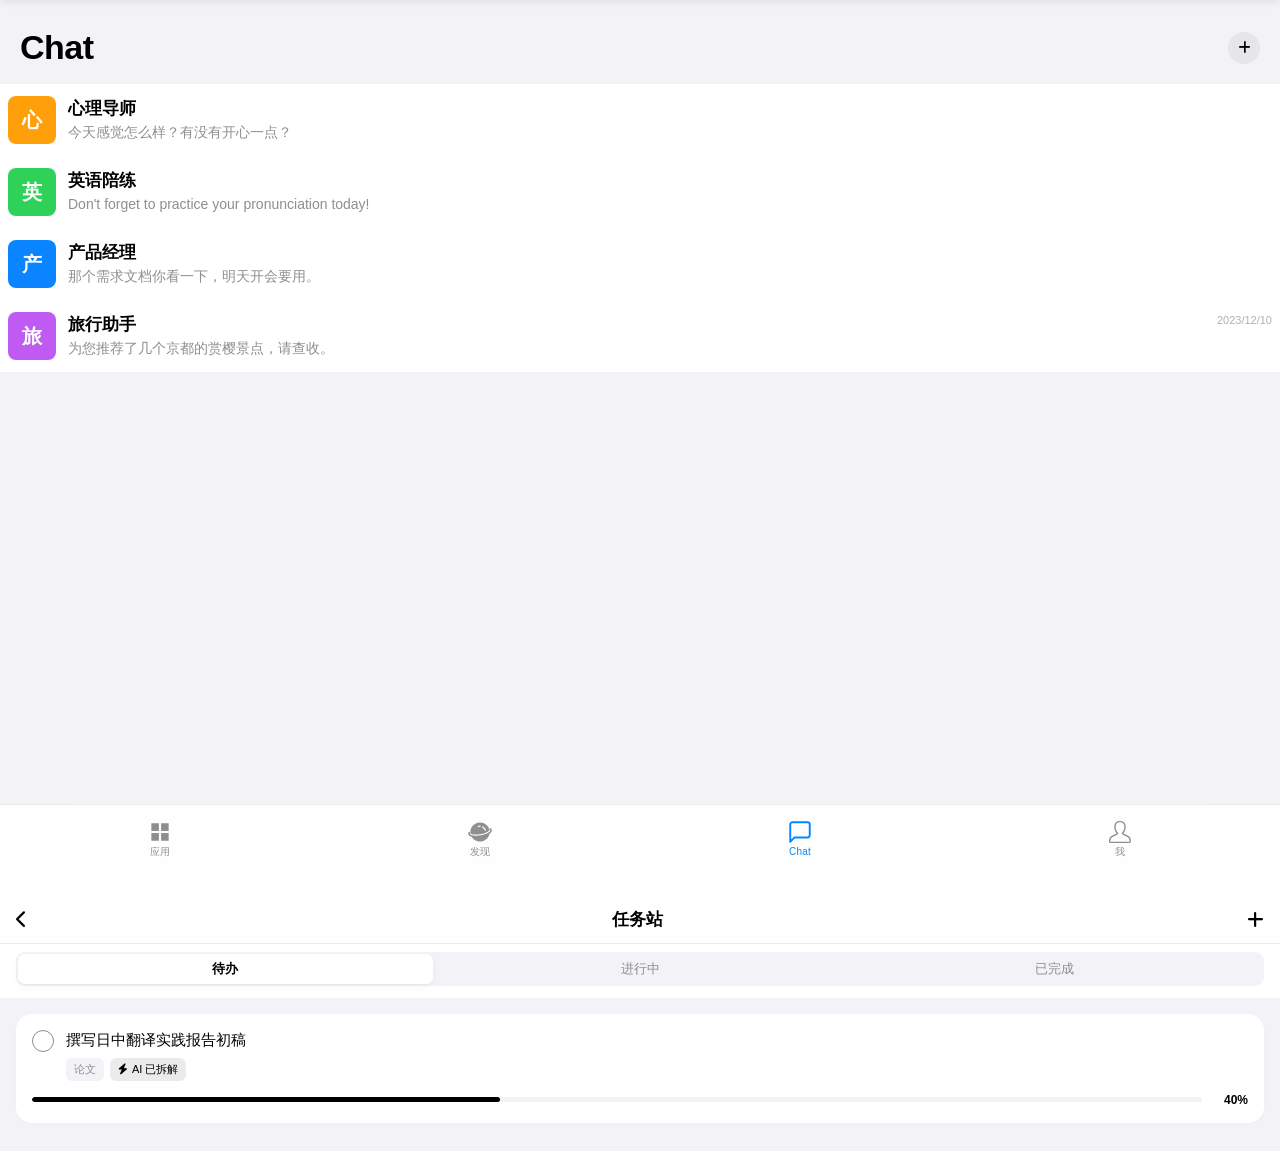
==== commit a7d4ad00: "Refine To-Do app styles for improved UI Updated styles for the To-Do app, including adjustments to p" ====
--- a/index.html
+++ b/index.html
@@ -2224,6 +2224,124 @@
             transform: translateX(20px);
         }
 
+
+        /* ==========================================
+           🌟 任务站 (To-Do App) 专属样式 (极简原生版)
+           ========================================== */
+        /* 1. 苹果原生分段选择器 (Segmented Control) */
+        .todo-tabs {
+            display: flex;
+            background: var(--bg-color); /* 凹陷的底层灰色 */
+            border-radius: 9px; /* 完美包裹的圆角 */
+            padding: 2px;
+        }
+        .todo-tab {
+            flex: 1;
+            text-align: center;
+            padding: 6px 0;
+            font-size: 13px;
+            font-weight: 500;
+            color: var(--text-sub);
+            border-radius: 7px; /* 内部滑块的圆角 */
+            transition: all 0.2s cubic-bezier(0.4, 0, 0.2, 1);
+            cursor: pointer;
+        }
+        .todo-tab.active {
+            background: var(--card-bg); /* 凸起的滑块色 */
+            color: var(--text-main);
+            box-shadow: 0 3px 8px rgba(0,0,0,0.04), 0 1px 1px rgba(0,0,0,0.02); /* 极其细腻的原生浮雕阴影 */
+            font-weight: 600;
+        }
+
+        /* 2. 极简任务卡片 */
+        .todo-card {
+            background: var(--card-bg);
+            border-radius: 16px; /* 更贴近 iOS 17 的大圆角 */
+            padding: 16px;
+            margin-bottom: 12px;
+            box-shadow: 0 1px 4px rgba(0,0,0,0.02); /* 极其克制的阴影，去除廉价感 */
+            display: flex;
+            flex-direction: column;
+            gap: 12px;
+            transition: transform 0.2s, opacity 0.3s;
+        }
+        .todo-card:active {
+            transform: scale(0.98);
+        }
+        .todo-header {
+            display: flex;
+            gap: 12px;
+            align-items: flex-start;
+        }
+        .todo-checkbox {
+            width: 22px;
+            height: 22px;
+            border-radius: 50%;
+            border: 1.5px solid var(--text-sub); /* 柔和的边框 */
+            flex-shrink: 0;
+            display: flex;
+            align-items: center;
+            justify-content: center;
+            color: transparent;
+            cursor: pointer;
+            transition: all 0.2s;
+        }
+        .todo-checkbox.checked {
+            background: var(--text-main); /* 选中时变成高级的纯黑/纯白 */
+            border-color: var(--text-main);
+            color: var(--card-bg);
+        }
+        .todo-title {
+            font-size: 15px;
+            color: var(--text-main);
+            font-weight: 500;
+            line-height: 1.3;
+            margin-bottom: 8px;
+        }
+        
+        /* 3. 标签与进度条去色重构 */
+        .todo-tags {
+            display: flex;
+            gap: 6px;
+            flex-wrap: wrap;
+        }
+        .todo-tag {
+            font-size: 11px;
+            padding: 4px 8px;
+            background: var(--bg-color); /* 统一灰底 */
+            color: var(--text-sub);      /* 统一灰字，不抢视觉 */
+            border-radius: 6px;
+            font-weight: 500;
+        }
+        .todo-tag.highlight {
+            color: var(--text-main); /* 需要强调的标签用主色 */
+            background: var(--border);
+        }
+        .todo-progress-container {
+            display: flex;
+            align-items: center;
+            gap: 10px;
+        }
+        .todo-progress-bg {
+            flex: 1;
+            height: 5px; /* 更细致的进度条 */
+            background: var(--bg-color);
+            border-radius: 3px;
+            overflow: hidden;
+        }
+        .todo-progress-fill {
+            height: 100%;
+            background: var(--text-main); /* 进度条填充也使用纯黑/纯白，极度克制 */
+            border-radius: 3px;
+            transition: width 0.4s cubic-bezier(0.4, 0, 0.2, 1);
+        }
+        .todo-progress-text {
+            font-size: 12px;
+            color: var(--text-main); /* 粗体进度数字 */
+            font-weight: 600;
+            min-width: 36px;
+            text-align: right;
+        }
     </style>
 </head>
 <body>
@@ -2252,7 +2370,27 @@
         </button>
     </div>
 
-    <div id="tab-apps" class="tab-page"><div class="large-header"><h1 class="large-title">Apps</h1></div><div class="app-grid"><div class="clickable"><div class="app-icon-box" style="background: #FF9F0A;"><i class="fas fa-shopping-cart"></i></div><div class="app-label">购物车</div></div></div></div>
+    <div id="tab-apps" class="tab-page">
+        <div class="large-header">
+            <h1 class="large-title">Apps</h1>
+        </div>
+        
+        <div class="app-grid">
+            <div class="clickable">
+                <div class="app-icon-box" style="background: #FF9F0A;">
+                    <i class="fas fa-shopping-cart"></i>
+                </div>
+                <div class="app-label">购物车</div>
+            </div>
+            
+            <div class="clickable" onclick="openSubPage('scene-todo')">
+                <div class="app-icon-box" style="background: var(--accent); box-shadow: 0 4px 12px rgba(10, 132, 255, 0.3);">
+                    <i class="fa-solid fa-list-check"></i>
+                </div>
+                <div class="app-label">任务站</div>
+            </div>
+        </div>
+    </div>
     <div id="tab-explore" class="tab-page">
         <div class="pull-refresh-indicator" id="explore-refresh-indicator">
             <div class="pull-refresh-spinner"></div>
@@ -12353,18 +12491,18 @@
                         cell.onclick = () => {
                             const isAlreadySelected = cell.dataset.selected === 'true';
 
-                            // 第一步：不管三七二十一，先清除所有格子的选中状态
+                            // 第一步：清除所有格子的选中状态
                             document.querySelectorAll('.month-day-cell').forEach(c => {
-                                c.style.boxShadow = 'none'; // 移除高亮内发光
+                                c.style.boxShadow = 'none'; // 移除阴影
                                 c.style.border = '0.5px solid var(--border)'; // 恢复原本的细边框
-                                c.style.transform = 'scale(1)'; // 确保大小正常
+                                c.style.transform = 'scale(1)'; // 保持正常大小
                                 c.style.zIndex = '1';
                                 c.dataset.selected = 'false';
                             });
 
                             if (isAlreadySelected) {
-                                // 🎯 逻辑 A：如果刚才已经是选中状态，现在的点击就是【取消选中】
-                                // 重新精确计算本月数据，防止跨作用域导致的变量丢失
+                                // 🎯 逻辑 A：【取消选中】
+                                // 重新精确计算本月数据
                                 let monthMsgs = 0, monthTimeSecs = 0, monthActiveDays = 0;
                                 const tempDate = new Date(year, month, 1);
                                 const targetPrefix = tempDate.toLocaleDateString('zh-CN').replace(/\//g, '-').split('-').slice(0, 2).join('-') + '-';
@@ -12383,12 +12521,11 @@
                                 let pastDays = isCurrentRealMonth ? today.getDate() : daysInMonthVal;
                                 let monthDensity = pastDays > 0 ? (monthActiveDays / pastDays) : 0;
 
-                                // 瞬间恢复本月的总数据
                                 document.getElementById('hm-val-1').textContent = monthMsgs;
                                 document.getElementById('hm-lbl-1').textContent = "本月轮数";
                                 
                                 document.getElementById('hm-val-time').textContent = formatOnlineTime(monthTimeSecs);
-                                document.getElementById('hm-val-time').style.color = "var(--text-main)"; // 恢复默认颜色
+                                document.getElementById('hm-val-time').style.color = "var(--text-main)";
                                 document.getElementById('hm-lbl-time').textContent = isTimeStatAverage ? "日均时长" : "本月时长";
                                 
                                 document.getElementById('hm-val-2').textContent = monthActiveDays;
@@ -12396,28 +12533,27 @@
                                 
                                 const val3El = document.getElementById('hm-val-3');
                                 val3El.textContent = Math.round(monthDensity * 100) + "%";
-                                val3El.className = "stat-value"; // 恢复默认样式
+                                val3El.className = "stat-value"; 
                                 document.getElementById('hm-lbl-3').textContent = "陪伴密度";
 
                             } else {
-                                // 🎯 逻辑 B：如果刚才没选中，现在的点击就是【选中】它
+                                // 🎯 逻辑 B：【选中】
                                 cell.dataset.selected = 'true';
                                 
-                                // ✨ UI终极魔法：使用“靶心双层高对比内环”！
-                                // 第一圈用卡片背景色隔绝底色，第二圈用黑/白强对比色。
-                                // 这样无论是蓝色、黑色还是灰色的格子，都绝对看得清清楚楚，且不改变物理大小！
-                                cell.style.border = '0.5px solid transparent'; 
-                                cell.style.boxShadow = 'inset 0 0 0 2px var(--card-bg), inset 0 0 0 4px var(--text-main)';
+                                // ✨ UI终极修正：高对比极简粗描边 + 悬浮阴影
+                                // 1. 放弃放大(scale)，格子永远不会越界被裁掉。
+                                // 2. 使用 var(--text-main)（日间极黑，夜间极白），在任何蓝/白/灰色底上都绝对醒目！
+                                cell.style.border = '2px solid var(--text-main)'; 
+                                cell.style.boxShadow = '0 2px 6px rgba(0,0,0,0.2)'; 
                                 cell.style.zIndex = '10';
                                 
                                 // 替换顶部四个小方块为当日专属数据
                                 const dayTime = stats[ds + '_time'] || 0;
-                                
                                 document.getElementById('hm-val-1').textContent = count;
                                 document.getElementById('hm-lbl-1').textContent = "当日轮数";
                                 
                                 document.getElementById('hm-val-time').textContent = formatOnlineTime(dayTime);
-                                document.getElementById('hm-val-time').style.color = "var(--accent)"; // 变成蓝色强调
+                                document.getElementById('hm-val-time').style.color = "var(--accent)"; 
                                 document.getElementById('hm-lbl-time').textContent = "当日时长";
                                 
                                 document.getElementById('hm-val-2').textContent = `${month + 1}月${d}日`;
@@ -13453,7 +13589,44 @@
                 </div>
             </div>
         </div>
-
+    
+        <div class="nav-header" style="background: var(--card-bg); padding-bottom: 4px;">
+            <i class="fa-solid fa-chevron-left clickable" style="font-size:18px; color:var(--text-main);" onclick="closeSubPage('scene-todo')"></i>
+            <span class="nav-title" style="font-weight: 600;">任务站</span>
+            <i class="fa-solid fa-plus clickable" style="font-size:18px; color:var(--text-main);" onclick="alert('开发中：添加弹窗')"></i>
+        </div>
+        
+        <div style="padding: 8px 16px 12px; background: var(--card-bg);">
+            <div class="todo-tabs">
+                <div class="todo-tab active">待办</div>
+                <div class="todo-tab">进行中</div>
+                <div class="todo-tab">已完成</div>
+            </div>
+        </div>
+
+        <div id="todo-list-container" style="overflow-y:auto; flex:1; background: var(--bg-color); padding: 16px;">
+            
+            <div class="todo-card">
+                <div class="todo-header">
+                    <div class="todo-checkbox"><i class="fa-solid fa-check" style="font-size: 11px;"></i></div>
+                    <div style="flex:1;">
+                        <div class="todo-title">撰写日中翻译实践报告初稿</div>
+                        <div class="todo-tags">
+                            <span class="todo-tag">论文</span>
+                            <span class="todo-tag highlight"><i class="fa-solid fa-bolt" style="margin-right:4px;"></i>AI 已拆解</span>
+                        </div>
+                    </div>
+                </div>
+                <div class="todo-progress-container">
+                    <div class="todo-progress-bg">
+                        <div class="todo-progress-fill" style="width: 40%;"></div>
+                    </div>
+                    <span class="todo-progress-text">40%</span>
+                </div>
+            </div>
+            
+        </div>
+    
     <div id="scene-post-detail" class="sub-page-scene" style="z-index: 3000;">
     <div class="nav-header" style="background: var(--card-bg); border-bottom: 0.5px solid var(--border);">
         <i class="fa-solid fa-chevron-left clickable" style="font-size:18px; color:var(--icon-color);" onclick="closeSubPage('scene-post-detail')"></i>
@@ -13470,5 +13643,44 @@
             </div>
         </div>
     </div>
+    
+    <div id="scene-todo" class="sub-page-scene" style="z-index: 3000;">
+        <div class="nav-header" style="background: var(--card-bg); border-bottom: 0.5px solid var(--border);">
+            <i class="fa-solid fa-chevron-left clickable" style="font-size:18px; color:var(--icon-color);" onclick="closeSubPage('scene-todo')"></i>
+            <span class="nav-title">任务站</span>
+            <i class="fa-solid fa-plus clickable" style="font-size:18px; color:var(--accent);" onclick="alert('开发中：添加弹窗')"></i>
+        </div>
+        
+        <div style="padding: 12px 16px 0; background: var(--card-bg);">
+            <div class="todo-tabs">
+                <div class="todo-tab active">📥 待办</div>
+                <div class="todo-tab">🔥 进行中</div>
+                <div class="todo-tab">✅ 已完成</div>
+            </div>
+        </div>
+
+        <div id="todo-list-container" style="overflow-y:auto; flex:1; background: var(--bg-color); padding: 16px;">
+            
+            <div class="todo-card">
+                <div class="todo-header">
+                    <div class="todo-checkbox"><i class="fa-solid fa-check" style="font-size: 12px;"></i></div>
+                    <div style="flex:1;">
+                        <div class="todo-title">撰写日中翻译实践报告初稿</div>
+                        <div class="todo-tags">
+                            <span class="todo-tag">🎓 论文</span>
+                            <span class="todo-tag"><i class="fa-solid fa-diagram-project"></i> AI 已拆解</span>
+                        </div>
+                    </div>
+                </div>
+                <div class="todo-progress-container">
+                    <div class="todo-progress-bg">
+                        <div class="todo-progress-fill" style="width: 40%;"></div>
+                    </div>
+                    <span class="todo-progress-text">40%</span>
+                </div>
+            </div>
+            
+        </div>
+    </div>
 </body>
 </html>
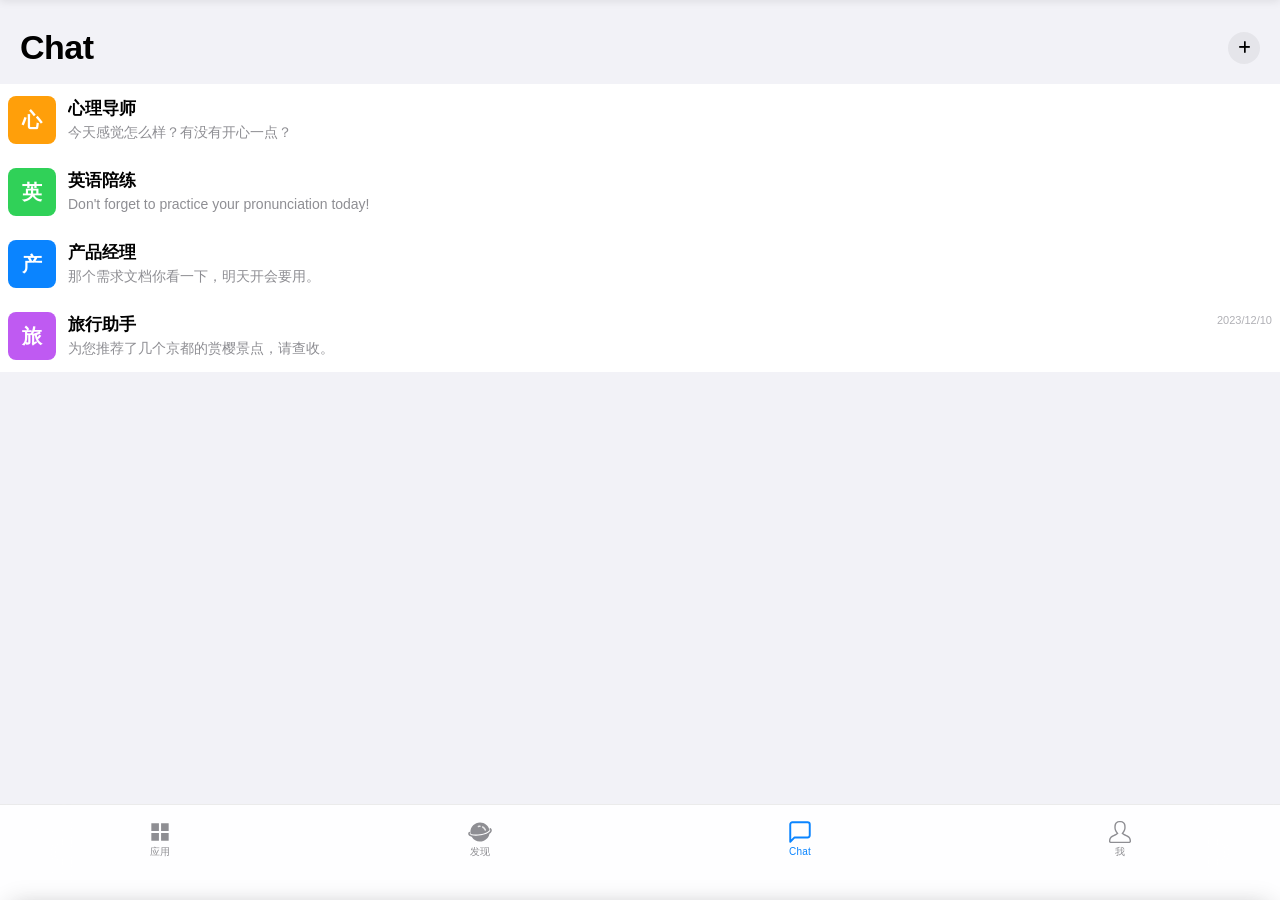
==== commit fa42d51e: "Refine To-Do App styles and add swiper functionality Updated styles for the To-Do App, enhancing the" ====
--- a/index.html
+++ b/index.html
@@ -2228,38 +2228,65 @@
         /* ==========================================
            🌟 任务站 (To-Do App) 专属样式 (极简原生版)
            ========================================== */
-        /* 1. 苹果原生分段选择器 (Segmented Control) */
+        /* 1. 苹果原生分段选择器 (极致圆角胶囊版) */
         .todo-tabs {
             display: flex;
-            background: var(--bg-color); /* 凹陷的底层灰色 */
-            border-radius: 9px; /* 完美包裹的圆角 */
-            padding: 2px;
+            background: rgba(120, 120, 128, 0.12);
+            border-radius: 100px; /* ✨ 直接拉满，变成完美的胶囊形 */
+            padding: 3px;
         }
         .todo-tab {
             flex: 1;
             text-align: center;
-            padding: 6px 0;
+            padding: 7px 0;
             font-size: 13px;
             font-weight: 500;
             color: var(--text-sub);
-            border-radius: 7px; /* 内部滑块的圆角 */
+            border-radius: 100px; /* ✨ 内部滑块也变成完美圆角 */
             transition: all 0.2s cubic-bezier(0.4, 0, 0.2, 1);
             cursor: pointer;
         }
         .todo-tab.active {
-            background: var(--card-bg); /* 凸起的滑块色 */
+            background: var(--card-bg);
             color: var(--text-main);
-            box-shadow: 0 3px 8px rgba(0,0,0,0.04), 0 1px 1px rgba(0,0,0,0.02); /* 极其细腻的原生浮雕阴影 */
+            box-shadow: 0 3px 8px rgba(0,0,0,0.12), 0 1px 1px rgba(0,0,0,0.04);
             font-weight: 600;
         }
 
-        /* 2. 极简任务卡片 */
+        /* ✨ 新增：为左右滑动准备的底层轨道框架 */
+        .todo-swiper-viewport {
+            flex: 1;
+            overflow: hidden; /* 像取景框一样，隐藏屏幕外的内容 */
+            background: var(--bg-color); /* 保持纯黑底色 */
+            position: relative;
+        }
+        .todo-swiper-track {
+            display: flex;
+            width: 300%; /* 三个页面的总宽度 */
+            height: 100%;
+            transition: transform 0.35s cubic-bezier(0.25, 1, 0.5, 1); /* 极其丝滑的阻尼物理滑动动画 */
+        }
+        .todo-page {
+            width: 33.3333%; /* 每个页面占整体的 1/3，刚好一个屏幕宽 */
+            height: 100%;
+            overflow-y: auto; /* 允许每个页面独立上下滚动 */
+            padding: 16px;
+        }
+        .todo-tab.active {
+            background: var(--card-bg);
+            color: var(--text-main);
+            box-shadow: 0 3px 8px rgba(0,0,0,0.12), 0 1px 1px rgba(0,0,0,0.04); /* 加深一点点阴影，让滑块更立体 */
+            font-weight: 600;
+        }
+
+        /* 2. 极简任务卡片 (增加极细边框防粘连) */
         .todo-card {
             background: var(--card-bg);
-            border-radius: 16px; /* 更贴近 iOS 17 的大圆角 */
+            border-radius: 16px;
             padding: 16px;
             margin-bottom: 12px;
-            box-shadow: 0 1px 4px rgba(0,0,0,0.02); /* 极其克制的阴影，去除廉价感 */
+            border: 0.5px solid var(--border); /* ✨ 核心：加入极细边框，防止页面底色统一后卡片消失 */
+            box-shadow: 0 2px 8px rgba(0,0,0,0.02);
             display: flex;
             flex-direction: column;
             gap: 12px;
@@ -2342,6 +2369,169 @@
             min-width: 36px;
             text-align: right;
         }
+
+        /* ==========================================
+           🌟 任务站：底部添加面板 (Bottom Sheet) 样式
+           ========================================== */
+        /* 黑色半透明遮罩层 */
+        .todo-sheet-overlay {
+            position: fixed;
+            top: 0; left: 0; right: 0; bottom: 0;
+            background: rgba(0, 0, 0, 0.4);
+            backdrop-filter: blur(2px); /* 极其高级的背景模糊 */
+            z-index: 4000;
+            opacity: 0;
+            visibility: hidden;
+            transition: all 0.3s ease;
+        }
+        .todo-sheet-overlay.active {
+            opacity: 1;
+            visibility: visible;
+        }
+        /* 从底部弹出的面板本体 */
+        .todo-bottom-sheet {
+            position: fixed;
+            left: 0; right: 0; bottom: 0;
+            background: var(--card-bg);
+            border-radius: 20px 20px 0 0; 
+            padding: 24px 20px 80px; /* ✨ 修改：增加顶部和底部的留白，让面板更高 */
+            min-height: 40vh; /* ✨ 新增：强行让面板占据屏幕高度的 40% */
+            z-index: 4001;
+            transform: translateY(100%);
+            transition: transform 0.35s cubic-bezier(0.25, 1, 0.5, 1);
+            box-shadow: 0 -4px 20px rgba(0,0,0,0.08);
+            display: flex;
+            flex-direction: column;
+            gap: 16px;
+        }
+        .todo-bottom-sheet.active {
+            transform: translateY(0); /* 弹出！ */
+        }
+        /* 面板顶部的小横条 (iOS 标志性设计) */
+        .todo-sheet-handle {
+            width: 36px;
+            height: 5px;
+            background: var(--border);
+            border-radius: 3px;
+            margin: 0 auto 8px;
+        }
+        /* 无边框的大输入框 */
+        .todo-input-large {
+            width: 100%;
+            border: none;
+            background: transparent;
+            font-size: 18px;
+            font-weight: 500;
+            color: var(--text-main);
+            outline: none;
+            resize: none;
+            min-height: 44px;
+        }
+        .todo-input-large::placeholder { color: var(--text-sub); }
+        
+        /* 工具栏 (AI、DDL) */
+        .todo-tools-row {
+            display: flex;
+            gap: 12px;
+            align-items: center;
+        }
+        .todo-tool-btn {
+            background: var(--bg-color);
+            border: none;
+            padding: 8px 12px;
+            border-radius: 8px;
+            font-size: 13px;
+            font-weight: 600;
+            color: var(--text-main);
+            display: flex;
+            align-items: center;
+            gap: 6px;
+            cursor: pointer;
+        }
+        .todo-tool-btn.highlight { color: var(--accent); background: rgba(10, 132, 255, 0.1); }
+        
+        /* 动态标签区 (重构选择逻辑与防放大输入框) */
+        .todo-dynamic-tags {
+            display: flex;
+            gap: 8px;
+            flex-wrap: wrap;
+            align-items: center;
+        }
+        /* 标签药丸 */
+        .todo-tag-pill {
+            background: var(--bg-color);
+            color: var(--text-sub);
+            padding: 6px 12px;
+            border-radius: 100px;
+            font-size: 13px;
+            font-weight: 500;
+            display: flex;
+            align-items: center;
+            gap: 6px;
+            cursor: pointer;
+            transition: all 0.2s;
+            border: 1px solid transparent;
+        }
+        /* 选中时的状态 */
+        .todo-tag-pill.selected {
+            background: rgba(10, 132, 255, 0.1); 
+            color: var(--accent);
+            border-color: rgba(10, 132, 255, 0.3);
+        }
+        /* 删除小叉叉 */
+        .todo-tag-delete {
+            opacity: 0.4;
+            font-size: 12px;
+            padding: 2px;
+            transition: opacity 0.2s;
+        }
+        .todo-tag-delete:hover { opacity: 1; color: #ff3b30; }
+        
+        /* 极其优雅的行内无缝输入框 (彻底告别 prompt 弹窗) */
+        .todo-tag-input-wrapper {
+            display: flex;
+            align-items: center;
+            background: var(--bg-color);
+            border-radius: 100px;
+            padding: 4px 12px;
+            gap: 6px;
+        }
+        .todo-tag-input {
+            border: none;
+            background: transparent;
+            font-size: 16px; /* ✨ 核心防线：设定为 16px，绝对防止 iOS 自动放大屏幕！ */
+            color: var(--text-main);
+            width: 70px;
+            outline: none;
+        }
+        .todo-tag-input::placeholder { color: var(--text-sub); font-size: 13px; }
+        .todo-editable-tag {
+            background: var(--bg-color);
+            color: var(--text-sub);
+            padding: 4px 10px;
+            border-radius: 100px; /* 圆润的标签 */
+            font-size: 12px;
+            font-weight: 500;
+            display: flex;
+            align-items: center;
+            gap: 6px;
+        }
+        .todo-editable-tag i { cursor: pointer; opacity: 0.6; }
+        .todo-editable-tag i:active { opacity: 1; }
+        
+        /* 底部大按钮 */
+        .todo-submit-btn {
+            background: var(--text-main); /* 用主字色做底色，极简纯黑/纯白 */
+            color: var(--card-bg); /* 字色反转 */
+            border: none;
+            border-radius: 12px;
+            padding: 14px;
+            font-size: 16px;
+            font-weight: 600;
+            cursor: pointer;
+            margin-top: 8px;
+        }
+        .todo-submit-btn:active { transform: scale(0.98); }
     </style>
 </head>
 <body>
@@ -13517,6 +13707,339 @@
                 }
             }
         });
+
+        // ==========================================
+        // 🌟 任务站：全套核心引擎 (完整修复版)
+        // ==========================================
+
+        // --- 1. 滑动与页面切换引擎 ---
+        let todoCurrentIndex = 0;
+
+        function switchTodoTab(index) {
+            todoCurrentIndex = index;
+            const tabs = document.querySelectorAll('#todo-tabs-container .todo-tab');
+            tabs.forEach((tab, i) => {
+                if (i === index) tab.classList.add('active');
+                else tab.classList.remove('active');
+            });
+
+            const track = document.getElementById('todo-main-track');
+            if (track) {
+                track.style.transition = 'transform 0.35s cubic-bezier(0.25, 1, 0.5, 1)';
+                track.style.transform = `translateX(-${index * 33.3333}%)`;
+            }
+        }
+
+        let todoStartX = 0;
+        let todoCurrentX = 0;
+        let isTodoDragging = false;
+
+        document.addEventListener('DOMContentLoaded', () => {
+            const todoTrack = document.getElementById('todo-main-track');
+            if (!todoTrack) return;
+
+            todoTrack.addEventListener('touchstart', (e) => {
+                todoStartX = e.touches[0].clientX;
+                isTodoDragging = true;
+                todoTrack.style.transition = 'none'; 
+            }, { passive: true });
+
+            todoTrack.addEventListener('touchmove', (e) => {
+                if (!isTodoDragging) return;
+                todoCurrentX = e.touches[0].clientX;
+                const deltaX = todoCurrentX - todoStartX;
+                const screenWidth = todoTrack.parentElement.clientWidth;
+                const percentMove = (deltaX / screenWidth) * 33.3333;
+                const baseTranslate = -todoCurrentIndex * 33.3333;
+                todoTrack.style.transform = `translateX(${baseTranslate + percentMove}%)`;
+            }, { passive: true });
+
+            todoTrack.addEventListener('touchend', (e) => {
+                if (!isTodoDragging) return;
+                isTodoDragging = false;
+                
+                const deltaX = todoCurrentX - todoStartX;
+                const threshold = 50; 
+                
+                if (deltaX < -threshold && todoCurrentIndex < 2) {
+                    todoCurrentIndex++;
+                } else if (deltaX > threshold && todoCurrentIndex > 0) {
+                    todoCurrentIndex--;
+                }
+                switchTodoTab(todoCurrentIndex);
+            });
+        });
+
+        // --- 2. 数据库与标签系统 ---
+        // 你的核心数据库，刚才被误删了，现在给它请回来！
+        let todoList = JSON.parse(localStorage.getItem('LINKGO_TODO_DATA')) || [];
+
+        function saveTodoData() {
+            localStorage.setItem('LINKGO_TODO_DATA', JSON.stringify(todoList));
+        }
+
+        let todoTagPool = ['日常', '论文', '游戏'];
+        let todoSelectedTags = new Set(); 
+
+        function renderTodoTags() {
+            const container = document.getElementById('todo-tags-container');
+            if (!container) return;
+            const inputWrapper = container.querySelector('.todo-tag-input-wrapper');
+            
+            const oldTags = container.querySelectorAll('.todo-tag-pill');
+            oldTags.forEach(tag => tag.remove());
+
+            todoTagPool.forEach(tag => {
+                const tagEl = document.createElement('div');
+                tagEl.className = `todo-tag-pill ${todoSelectedTags.has(tag) ? 'selected' : ''}`;
+                
+                const textSpan = document.createElement('span');
+                textSpan.textContent = tag;
+                textSpan.onclick = () => {
+                    if (todoSelectedTags.has(tag)) todoSelectedTags.delete(tag);
+                    else todoSelectedTags.add(tag);
+                    renderTodoTags(); 
+                };
+                
+                const delIcon = document.createElement('i');
+                delIcon.className = 'fa-solid fa-xmark todo-tag-delete';
+                delIcon.onclick = (e) => {
+                    e.stopPropagation(); 
+                    todoTagPool = todoTagPool.filter(t => t !== tag); 
+                    todoSelectedTags.delete(tag); 
+                    renderTodoTags();
+                };
+
+                tagEl.appendChild(delIcon); // ✨ 修复：叉叉在左侧，防误触！
+                tagEl.appendChild(textSpan);
+                
+                container.insertBefore(tagEl, inputWrapper);
+            });
+        }
+
+        function handleNewTagKeyPress(e) {
+            if ((e.key === 'Enter' || e.keyCode === 13) && !e.isComposing) {
+                e.preventDefault();
+                const input = document.getElementById('todo-new-tag-input');
+                const newTag = input.value.trim();
+                
+                if (newTag && !todoTagPool.includes(newTag)) {
+                    todoTagPool.push(newTag); 
+                    todoSelectedTags.add(newTag); 
+                    input.value = ''; 
+                    renderTodoTags(); 
+                }
+            }
+        }
+
+        // --- 3. 面板呼出与日期时间 ---
+        function openTodoSheet() {
+            todoSelectedTags.clear();
+            renderTodoTags(); 
+            
+            delete document.getElementById('todo-bottom-sheet').dataset.editingId;
+            document.getElementById('todo-input-title').value = '';
+            document.getElementById('todo-date-picker').value = '';
+            document.getElementById('todo-time-picker').value = '';
+            updateTodoDDL();
+
+            document.getElementById('todo-sheet-overlay').classList.add('active');
+            document.getElementById('todo-bottom-sheet').classList.add('active');
+            setTimeout(() => document.getElementById('todo-input-title').focus(), 100);
+        }
+
+        function closeTodoSheet() {
+            document.getElementById('todo-sheet-overlay').classList.remove('active');
+            document.getElementById('todo-bottom-sheet').classList.remove('active');
+        }
+
+        function updateTodoDDL() {
+            const dateVal = document.getElementById('todo-date-picker').value;
+            const timeVal = document.getElementById('todo-time-picker').value;
+            
+            const dateText = document.getElementById('todo-ddl-date-text');
+            const timeText = document.getElementById('todo-ddl-time-text');
+            
+            if (dateVal) {
+                const [y, m, d] = dateVal.split('-');
+                const today = new Date();
+                const selected = new Date(y, m - 1, d); 
+                
+                const isToday = today.toDateString() === selected.toDateString();
+                const tomorrow = new Date(today); tomorrow.setDate(tomorrow.getDate() + 1);
+                const isTomorrow = tomorrow.toDateString() === selected.toDateString();
+
+                if (isToday) dateText.textContent = "今天";
+                else if (isTomorrow) dateText.textContent = "明天";
+                else dateText.textContent = `${m}月${d}日`;
+                
+                dateText.parentElement.style.color = 'var(--accent)'; 
+            } else {
+                dateText.textContent = "日期";
+                dateText.parentElement.style.color = 'var(--text-main)';
+            }
+
+            if (timeVal) {
+                timeText.textContent = timeVal;
+                timeText.parentElement.style.color = 'var(--accent)';
+            } else {
+                timeText.textContent = "时间";
+                timeText.parentElement.style.color = 'var(--text-main)';
+            }
+        }
+
+        // --- 4. 渲染任务与状态打勾 ---
+        function renderTodoList() {
+            const pages = [
+                document.getElementById('todo-page-0'), 
+                document.getElementById('todo-page-1'), 
+                document.getElementById('todo-page-2')  
+            ];
+            if (!pages[0]) return;
+            pages.forEach(p => p.innerHTML = '');
+
+            todoList.forEach(task => {
+                let tagsHtml = task.tags.map(t => `<span class="todo-tag">${t}</span>`).join('');
+                
+                if (task.ddl_date || task.ddl_time) {
+                    let ddlDisplay = '';
+                    if (task.ddl_date) {
+                        const [y, m, d] = task.ddl_date.split('-');
+                        const today = new Date();
+                        const selected = new Date(y, m - 1, d);
+                        if (today.toDateString() === selected.toDateString()) ddlDisplay = "今天";
+                        else {
+                            const tomorrow = new Date(today); tomorrow.setDate(tomorrow.getDate() + 1);
+                            if (tomorrow.toDateString() === selected.toDateString()) ddlDisplay = "明天";
+                            else ddlDisplay = `${m}月${d}日`;
+                        }
+                    }
+                    if (task.ddl_time) ddlDisplay += (ddlDisplay ? ' ' : '') + task.ddl_time;
+                    
+                    tagsHtml += `<span class="todo-tag highlight"><i class="fa-regular fa-calendar"></i> ${ddlDisplay}</span>`;
+                }
+
+                const titleStyle = task.status === 2 ? 'text-decoration: line-through; opacity: 0.5;' : '';
+                const checkClass = task.status === 2 ? 'checked' : '';
+
+                const cardHtml = `
+                    <div class="todo-card" onclick="openTodoAction(${task.id})">
+                        <div class="todo-header">
+                            <div class="todo-checkbox ${checkClass}" onclick="event.stopPropagation(); toggleTodoStatus(${task.id})">
+                                <i class="fa-solid fa-check" style="font-size: 11px;"></i>
+                            </div>
+                            <div style="flex:1;">
+                                <div class="todo-title" style="${titleStyle}">${task.title}</div>
+                                <div class="todo-tags">${tagsHtml}</div>
+                            </div>
+                        </div>
+                    </div>
+                `;
+                if (pages[task.status]) pages[task.status].insertAdjacentHTML('beforeend', cardHtml);
+            });
+            
+            if (!pages[0].innerHTML) pages[0].innerHTML = '<div style="text-align:center; color:var(--text-sub); margin-top:60px; font-size:13px;">空空如也，点击右上角添加任务吧</div>';
+            if (!pages[1].innerHTML) pages[1].innerHTML = '<div style="text-align:center; color:var(--text-sub); margin-top:60px; font-size:13px;">没有进行中的任务，保持专注</div>';
+            if (!pages[2].innerHTML) pages[2].innerHTML = '<div style="text-align:center; color:var(--text-sub); margin-top:60px; font-size:13px;">完成的任务会沉淀在这里</div>';
+        }
+
+        function toggleTodoStatus(id) {
+            const task = todoList.find(t => t.id === id);
+            if (!task) return;
+            
+            task.status = (task.status + 1) % 3; 
+            saveTodoData();
+            renderTodoList();
+        }
+
+        function submitNewTodo() {
+            const titleEl = document.getElementById('todo-input-title');
+            const dateEl = document.getElementById('todo-date-picker');
+            const timeEl = document.getElementById('todo-time-picker');
+            const title = titleEl.value.trim();
+            if (!title) { alert("任务内容不能为空哦！"); return; }
+
+            const editingId = document.getElementById('todo-bottom-sheet').dataset.editingId;
+
+            if (editingId) {
+                const task = todoList.find(t => t.id === parseInt(editingId));
+                if (task) {
+                    task.title = title;
+                    task.tags = Array.from(todoSelectedTags);
+                    task.ddl_date = dateEl.value; 
+                    task.ddl_time = timeEl.value; 
+                }
+                delete document.getElementById('todo-bottom-sheet').dataset.editingId;
+            } else {
+                const newTask = {
+                    id: Date.now(), 
+                    title: title,
+                    tags: Array.from(todoSelectedTags), 
+                    ddl_date: dateEl.value,
+                    ddl_time: timeEl.value,
+                    status: 0, progress: 0 
+                };
+                todoList.unshift(newTask); 
+            }
+
+            saveTodoData(); renderTodoList(); 
+            
+            titleEl.value = ''; dateEl.value = ''; timeEl.value = '';
+            updateTodoDDL(); closeTodoSheet();
+            if (!editingId) switchTodoTab(0); 
+        }
+
+        // --- 5. 操作菜单 (单击唤出) ---
+        let activeTodoId = null;
+
+        function openTodoAction(taskId) {
+            activeTodoId = taskId;
+            document.getElementById('todo-action-overlay').classList.add('active');
+            document.getElementById('todo-action-sheet').style.transform = 'translateY(0)';
+        }
+
+        function closeTodoAction() {
+            activeTodoId = null;
+            document.getElementById('todo-action-overlay').classList.remove('active');
+            document.getElementById('todo-action-sheet').style.transform = 'translateY(100%)';
+        }
+
+        function deleteCurrentTodo() {
+            if (!activeTodoId) return;
+            todoList = todoList.filter(t => t.id !== activeTodoId);
+            saveTodoData(); renderTodoList(); closeTodoAction();
+        }
+
+        function editCurrentTodo() {
+            if (!activeTodoId) return;
+            const task = todoList.find(t => t.id === activeTodoId);
+            if (!task) return;
+            
+            document.getElementById('todo-input-title').value = task.title;
+            
+            document.getElementById('todo-date-picker').value = task.ddl_date || '';
+            document.getElementById('todo-time-picker').value = task.ddl_time || '';
+            updateTodoDDL();
+
+            todoSelectedTags.clear();
+            task.tags.forEach(tag => {
+                if (!todoTagPool.includes(tag)) todoTagPool.push(tag);
+                todoSelectedTags.add(tag);
+            });
+            renderTodoTags();
+
+            document.getElementById('todo-bottom-sheet').dataset.editingId = task.id;
+            
+            closeTodoAction();
+            setTimeout(() => {
+                document.getElementById('todo-sheet-overlay').classList.add('active');
+                document.getElementById('todo-bottom-sheet').classList.add('active');
+            }, 100); 
+        }
+
+        document.addEventListener('DOMContentLoaded', () => {
+            setTimeout(renderTodoList, 200);
+        });
     </script>
         <div class="bottom-sheet-overlay" id="role-filter-sheet" onclick="if(event.target===this) closeForumRoleFilter()">
         <div class="bottom-sheet-content">
@@ -13590,42 +14113,29 @@
             </div>
         </div>
     
-        <div class="nav-header" style="background: var(--card-bg); padding-bottom: 4px;">
+     <div id="scene-todo" class="sub-page-scene" style="z-index: 3000;">
+        <div class="nav-header" style="background: var(--bg-color); padding-bottom: 4px; border-bottom: none !important;">
             <i class="fa-solid fa-chevron-left clickable" style="font-size:18px; color:var(--text-main);" onclick="closeSubPage('scene-todo')"></i>
             <span class="nav-title" style="font-weight: 600;">任务站</span>
-            <i class="fa-solid fa-plus clickable" style="font-size:18px; color:var(--text-main);" onclick="alert('开发中：添加弹窗')"></i>
+            <i class="fa-solid fa-plus clickable" style="font-size:18px; color:var(--text-main);" onclick="openTodoSheet()"></i>
         </div>
         
-        <div style="padding: 8px 16px 12px; background: var(--card-bg);">
-            <div class="todo-tabs">
-                <div class="todo-tab active">待办</div>
-                <div class="todo-tab">进行中</div>
-                <div class="todo-tab">已完成</div>
+        <div style="padding: 8px 16px 12px; background: var(--bg-color);">
+            <div class="todo-tabs" id="todo-tabs-container">
+                <div class="todo-tab active" onclick="switchTodoTab(0)">待办</div>
+                <div class="todo-tab" onclick="switchTodoTab(1)">进行中</div>
+                <div class="todo-tab" onclick="switchTodoTab(2)">已完成</div>
             </div>
         </div>
 
-        <div id="todo-list-container" style="overflow-y:auto; flex:1; background: var(--bg-color); padding: 16px;">
-            
-            <div class="todo-card">
-                <div class="todo-header">
-                    <div class="todo-checkbox"><i class="fa-solid fa-check" style="font-size: 11px;"></i></div>
-                    <div style="flex:1;">
-                        <div class="todo-title">撰写日中翻译实践报告初稿</div>
-                        <div class="todo-tags">
-                            <span class="todo-tag">论文</span>
-                            <span class="todo-tag highlight"><i class="fa-solid fa-bolt" style="margin-right:4px;"></i>AI 已拆解</span>
-                        </div>
-                    </div>
-                </div>
-                <div class="todo-progress-container">
-                    <div class="todo-progress-bg">
-                        <div class="todo-progress-fill" style="width: 40%;"></div>
-                    </div>
-                    <span class="todo-progress-text">40%</span>
-                </div>
+        <div class="todo-swiper-viewport">
+            <div class="todo-swiper-track" id="todo-main-track">
+                <div class="todo-page" id="todo-page-0"></div>
+                <div class="todo-page" id="todo-page-1"></div>
+                <div class="todo-page" id="todo-page-2"></div>
             </div>
-            
         </div>
+    </div>   
     
     <div id="scene-post-detail" class="sub-page-scene" style="z-index: 3000;">
     <div class="nav-header" style="background: var(--card-bg); border-bottom: 0.5px solid var(--border);">
@@ -13643,44 +14153,58 @@
             </div>
         </div>
     </div>
-    
-    <div id="scene-todo" class="sub-page-scene" style="z-index: 3000;">
-        <div class="nav-header" style="background: var(--card-bg); border-bottom: 0.5px solid var(--border);">
-            <i class="fa-solid fa-chevron-left clickable" style="font-size:18px; color:var(--icon-color);" onclick="closeSubPage('scene-todo')"></i>
-            <span class="nav-title">任务站</span>
-            <i class="fa-solid fa-plus clickable" style="font-size:18px; color:var(--accent);" onclick="alert('开发中：添加弹窗')"></i>
-        </div>
-        
-        <div style="padding: 12px 16px 0; background: var(--card-bg);">
-            <div class="todo-tabs">
-                <div class="todo-tab active">📥 待办</div>
-                <div class="todo-tab">🔥 进行中</div>
-                <div class="todo-tab">✅ 已完成</div>
+    <div id="todo-action-overlay" class="todo-sheet-overlay" style="z-index: 4002;" onclick="closeTodoAction()"></div>
+    <div id="todo-action-sheet" style="position: fixed; left: 0; right: 0; bottom: 0; z-index: 4003; transform: translateY(100%); transition: transform 0.35s cubic-bezier(0.25, 1, 0.5, 1); padding-bottom: calc(env(safe-area-inset-bottom) + 16px);">
+        <div style="margin: 0 16px; display: flex; flex-direction: column; gap: 8px;">
+            <div style="background: var(--card-bg); border-radius: 14px; overflow: hidden; box-shadow: 0 4px 16px rgba(0,0,0,0.1);">
+                <div style="padding: 12px; text-align: center; font-size: 13px; color: var(--text-sub); border-bottom: 0.5px solid var(--border);">
+                    请选择操作
+                </div>
+                <div onclick="editCurrentTodo()" style="padding: 16px; text-align: center; font-size: 17px; color: var(--accent); font-weight: 500; border-bottom: 0.5px solid var(--border); background: var(--card-bg); cursor: pointer;">
+                    编辑任务
+                </div>
+                <div onclick="deleteCurrentTodo()" style="padding: 16px; text-align: center; font-size: 17px; color: #FF3B30; font-weight: 500; background: var(--card-bg); cursor: pointer;">
+                    删除任务
+                </div>
+            </div>
+            <div onclick="closeTodoAction()" style="background: var(--card-bg); border-radius: 14px; padding: 16px; text-align: center; font-size: 17px; color: var(--text-main); font-weight: 600; cursor: pointer; box-shadow: 0 4px 16px rgba(0,0,0,0.1);">
+                取消
             </div>
         </div>
-
-        <div id="todo-list-container" style="overflow-y:auto; flex:1; background: var(--bg-color); padding: 16px;">
-            
-            <div class="todo-card">
-                <div class="todo-header">
-                    <div class="todo-checkbox"><i class="fa-solid fa-check" style="font-size: 12px;"></i></div>
-                    <div style="flex:1;">
-                        <div class="todo-title">撰写日中翻译实践报告初稿</div>
-                        <div class="todo-tags">
-                            <span class="todo-tag">🎓 论文</span>
-                            <span class="todo-tag"><i class="fa-solid fa-diagram-project"></i> AI 已拆解</span>
-                        </div>
-                    </div>
-                </div>
-                <div class="todo-progress-container">
-                    <div class="todo-progress-bg">
-                        <div class="todo-progress-fill" style="width: 40%;"></div>
-                    </div>
-                    <span class="todo-progress-text">40%</span>
-                </div>
+    </div>
+    <div id="todo-sheet-overlay" class="todo-sheet-overlay" onclick="closeTodoSheet()"></div>
+    
+    <div id="todo-bottom-sheet" class="todo-bottom-sheet">
+        <div class="todo-sheet-handle"></div>
+        
+        <textarea id="todo-input-title" class="todo-input-large" placeholder="准备做什么？（输入大任务可呼唤 AI 拆解）" rows="2"></textarea>
+        
+        <div class="todo-tools-row">
+            <label class="todo-tool-btn" style="position: relative; overflow: hidden; padding: 6px 10px;">
+                <i class="fa-regular fa-calendar"></i>
+                <span id="todo-ddl-date-text">日期</span>
+                <input type="date" id="todo-date-picker" style="position: absolute; opacity: 0; left: 0; top: 0; width: 100%; height: 100%; cursor: pointer;" onchange="updateTodoDDL()">
+            </label>
+
+            <label class="todo-tool-btn" style="position: relative; overflow: hidden; padding: 6px 10px;">
+                <i class="fa-regular fa-clock"></i>
+                <span id="todo-ddl-time-text">时间</span>
+                <input type="time" id="todo-time-picker" style="position: absolute; opacity: 0; left: 0; top: 0; width: 100%; height: 100%; cursor: pointer;" onchange="updateTodoDDL()">
+            </label>
+            
+            <button class="todo-tool-btn highlight" style="margin-left: auto;">
+                <i class="fa-solid fa-bolt"></i> 智能拆解
+            </button>
+        </div>
+
+        <div class="todo-dynamic-tags" id="todo-tags-container">
+            <div class="todo-tag-input-wrapper">
+                <i class="fa-solid fa-plus" style="color: var(--text-sub); font-size: 12px;"></i>
+                <input type="text" id="todo-new-tag-input" class="todo-tag-input" placeholder="新标签" onkeypress="handleNewTagKeyPress(event)">
             </div>
-            
         </div>
+
+        <button class="todo-submit-btn" onclick="submitNewTodo()">创建任务</button>
     </div>
 </body>
 </html>
